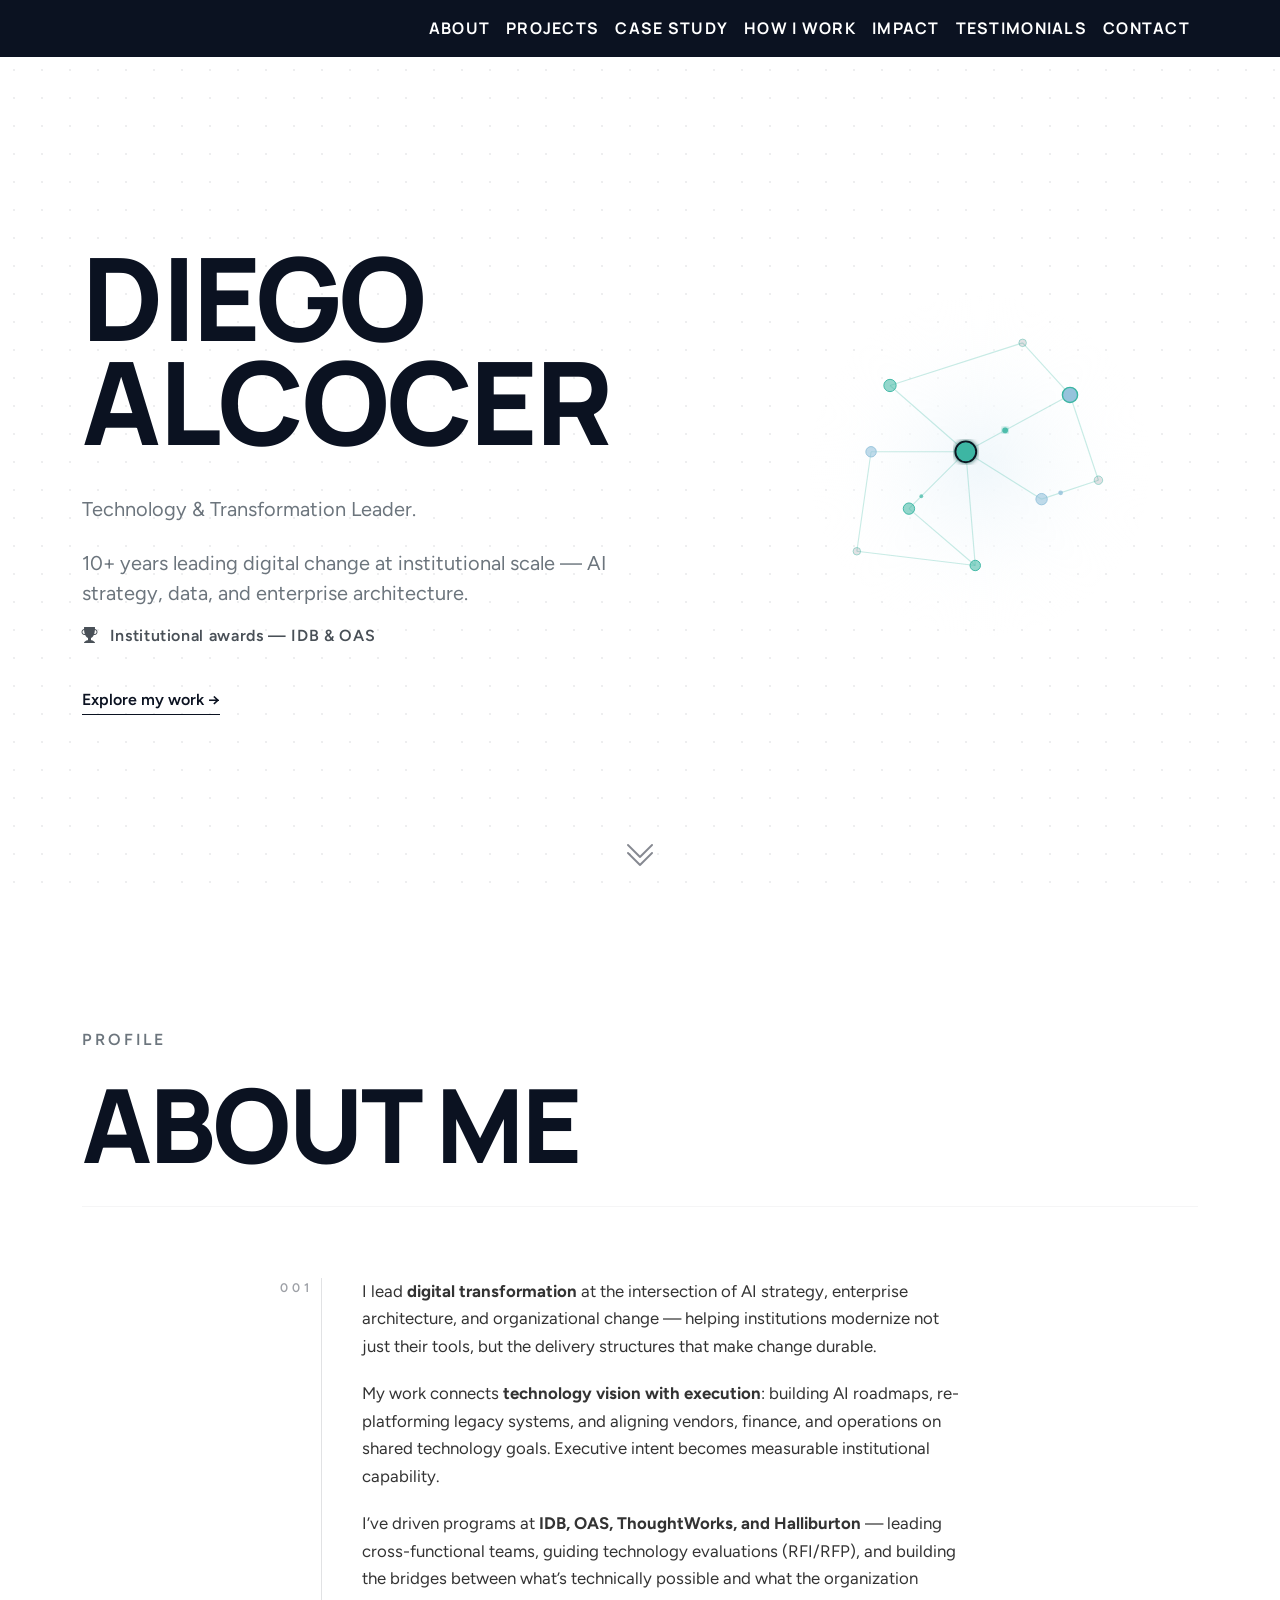
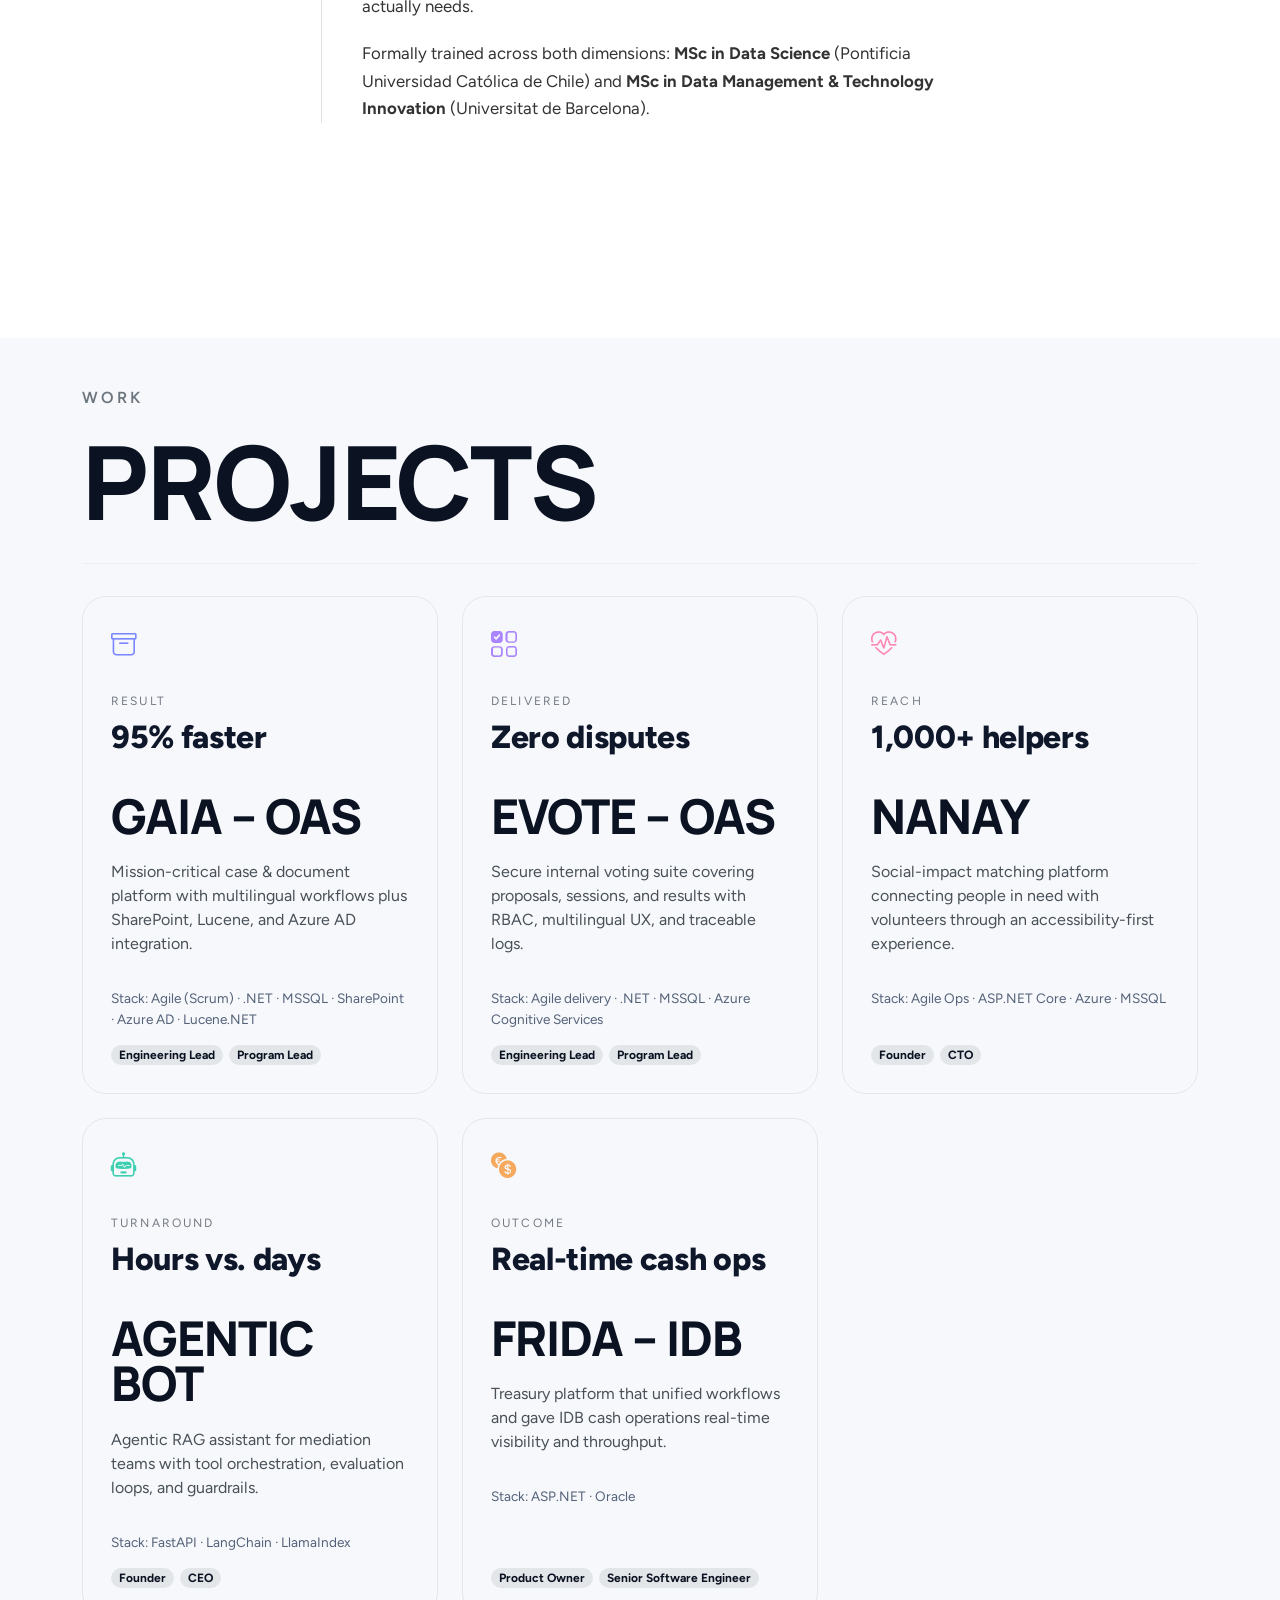
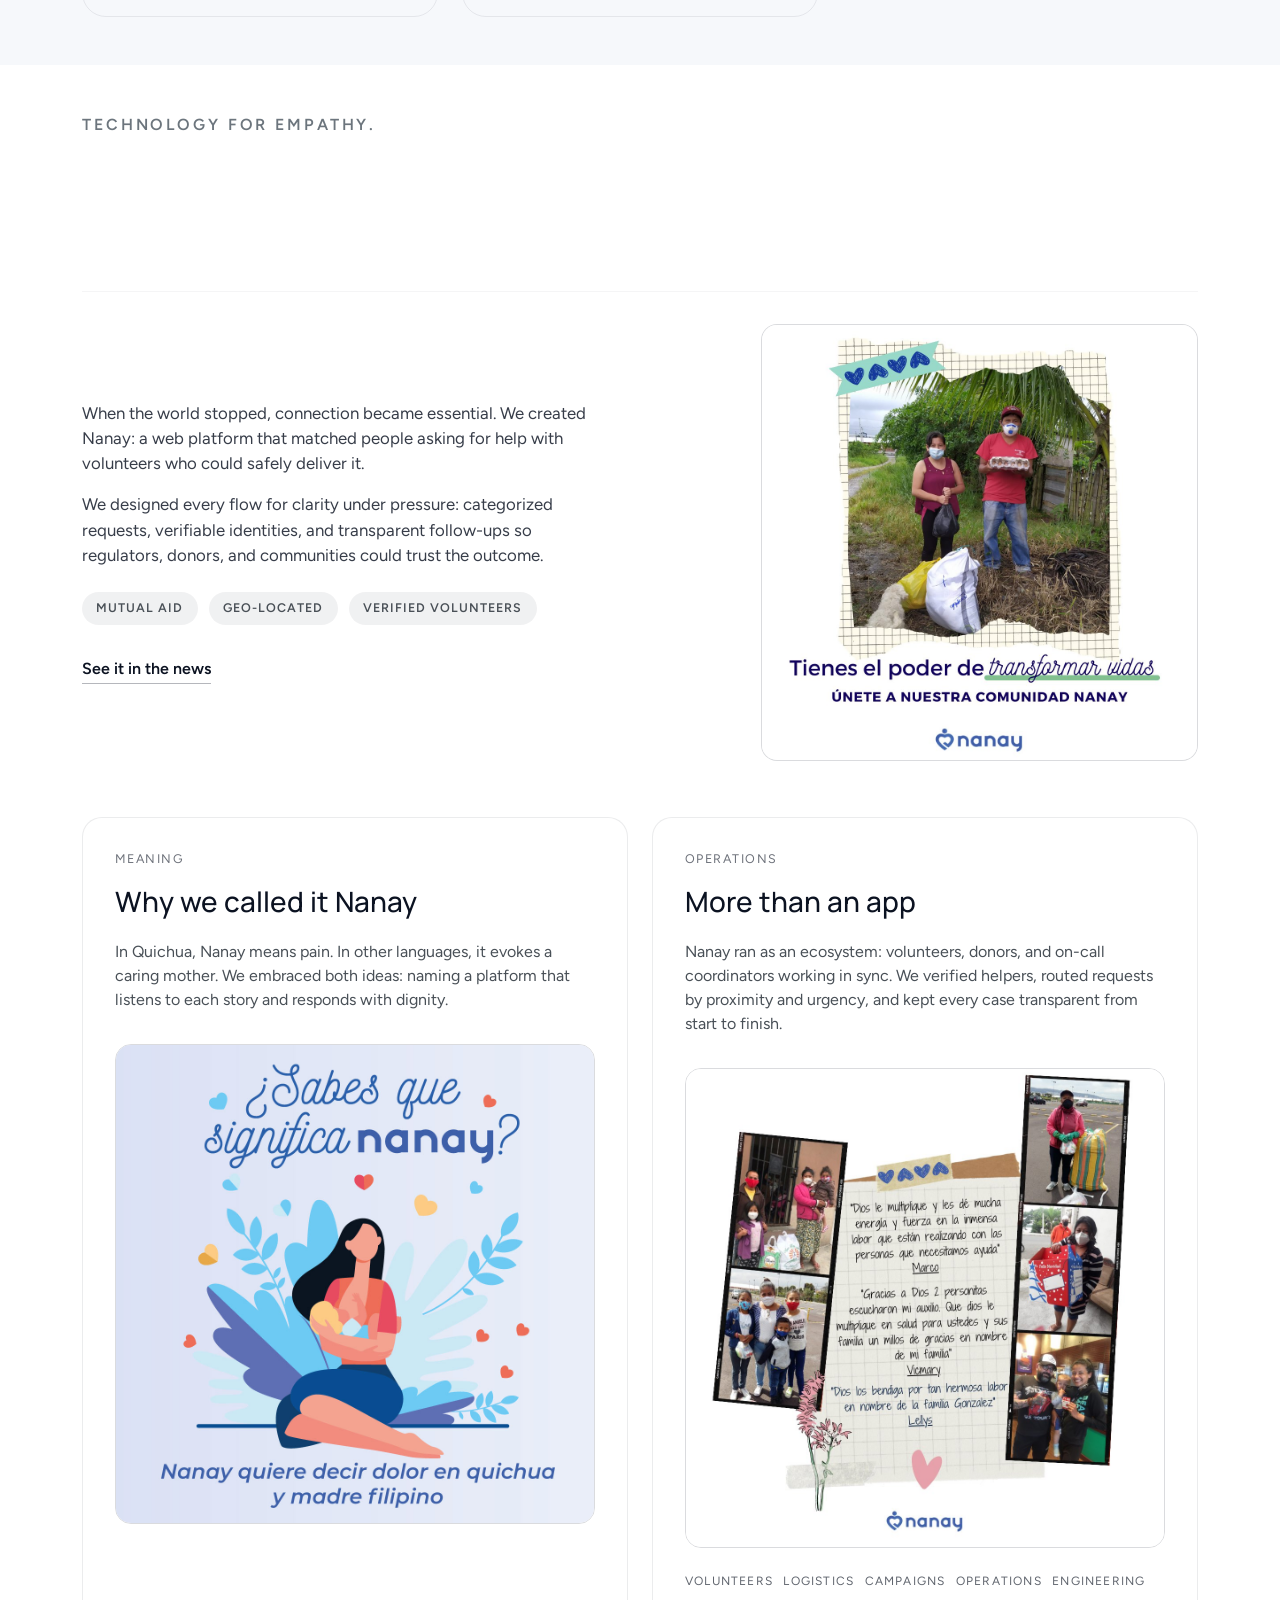
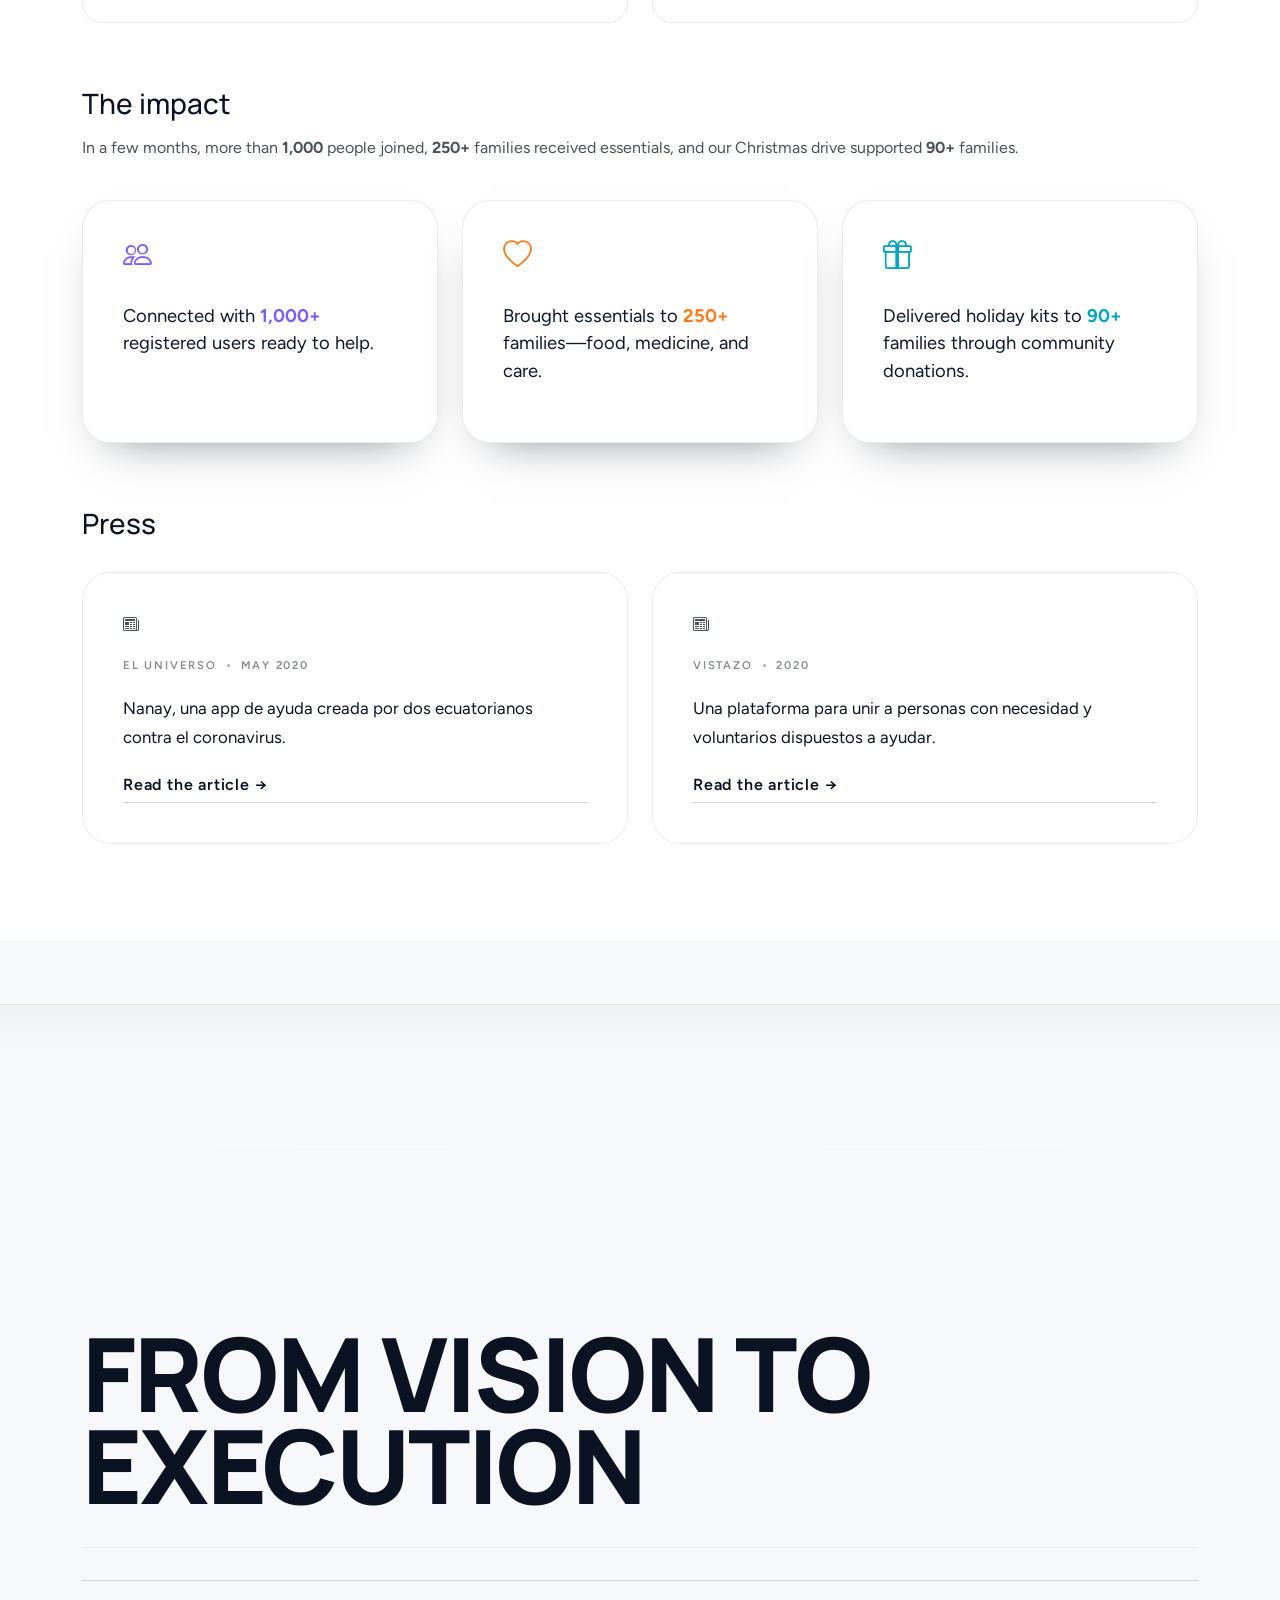
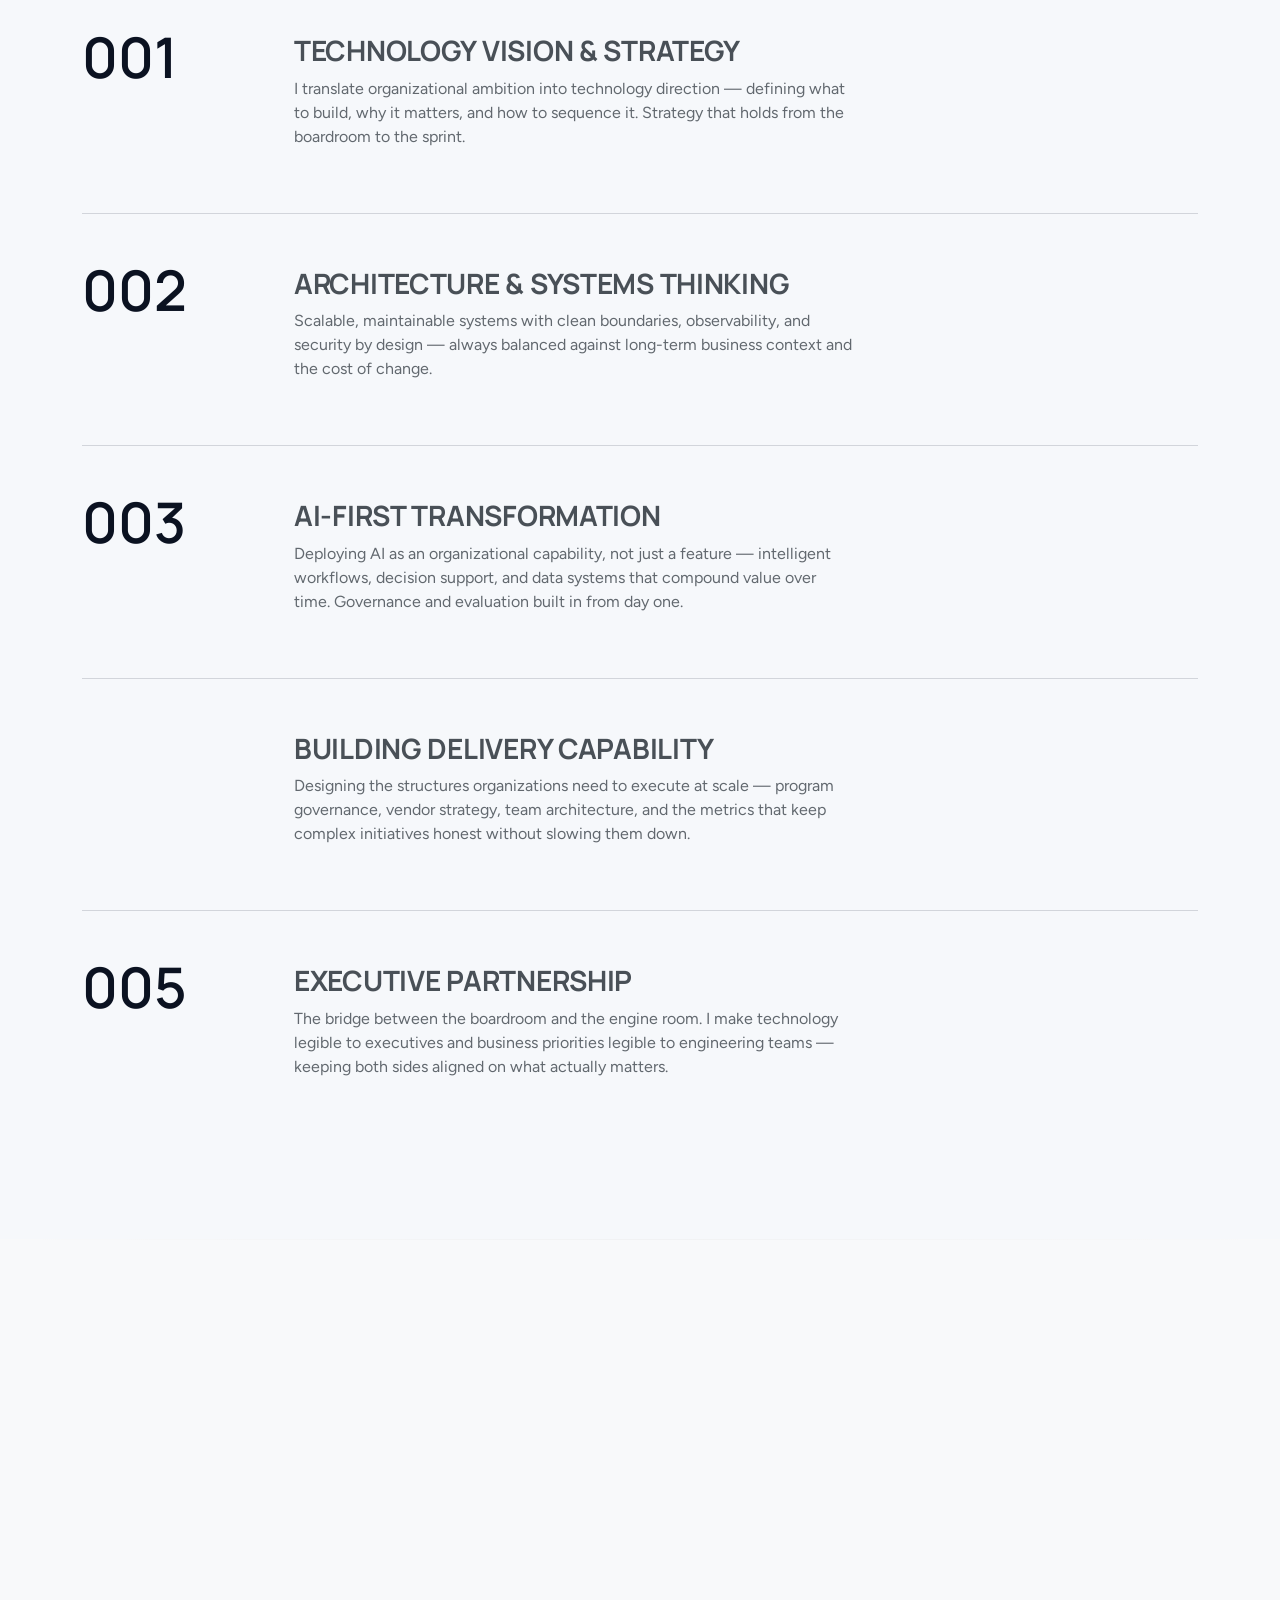
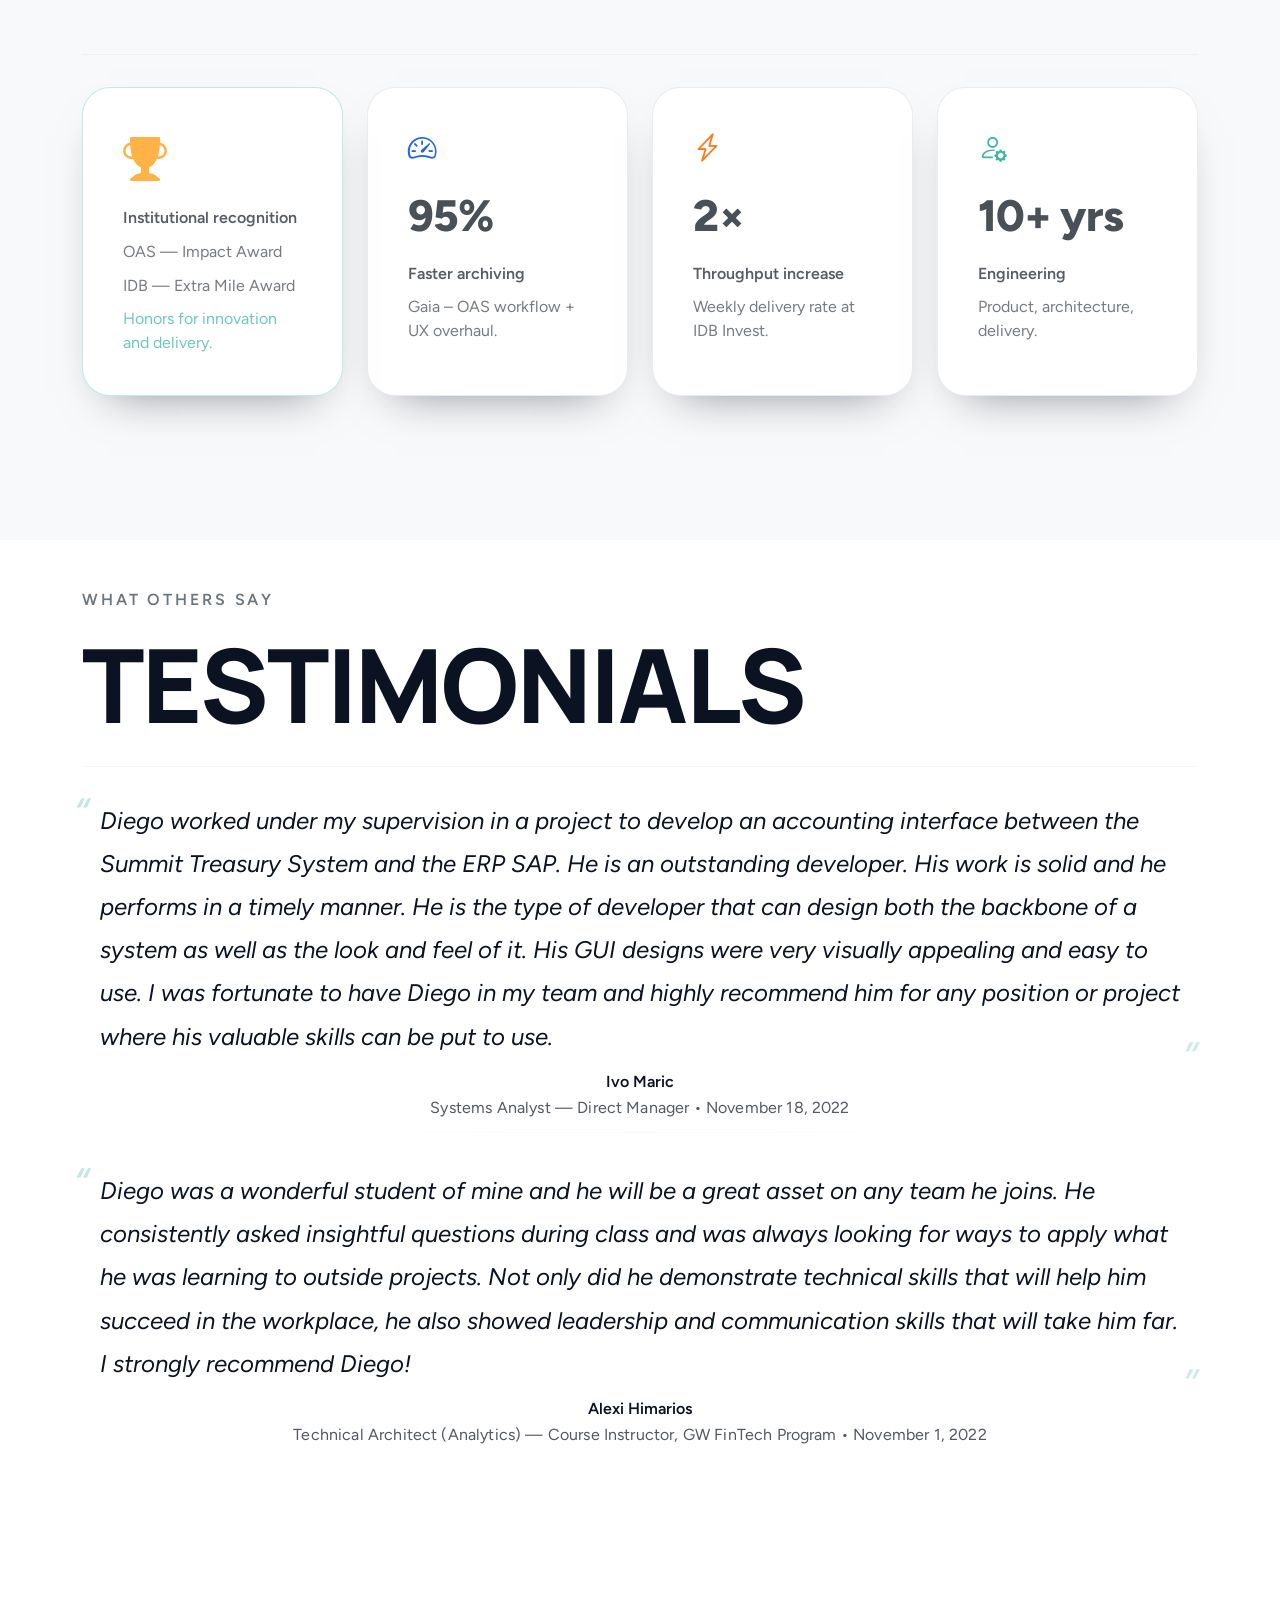
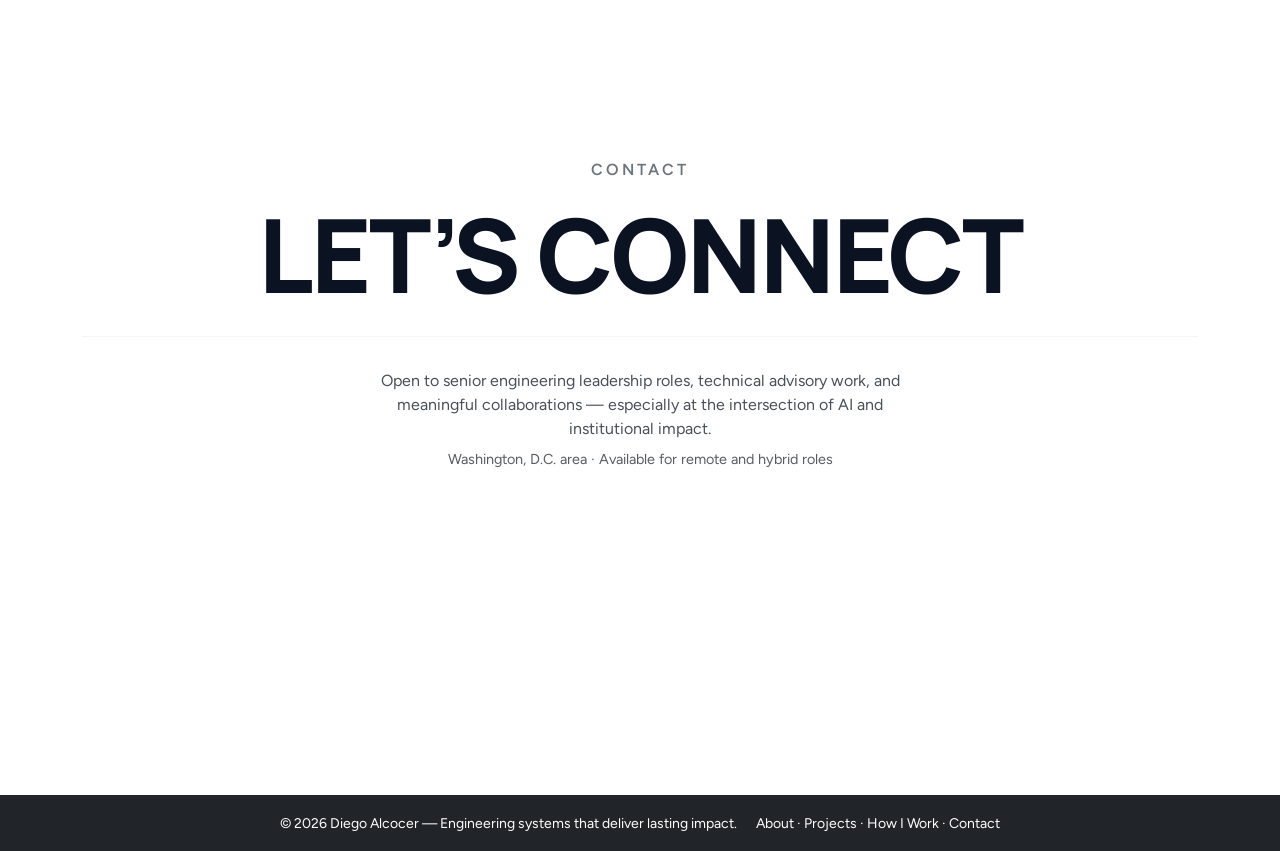
==== index.html @ 931429d4 "feat: update index.html with improved metadata and content clarity; remove unused CSS file" ====
<!DOCTYPE html>
<html lang="en">

<head>
  <!-- Google tag (gtag.js) -->
  <script async src="https://www.googletagmanager.com/gtag/js?id=G-1H1FXFEMLF"></script>
  <script>
    window.dataLayer = window.dataLayer || [];
    function gtag(){dataLayer.push(arguments);}
    gtag('js', new Date());

    gtag('config', 'G-1H1FXFEMLF');
  </script>
  <meta charset="UTF-8" />
  <meta name="viewport" content="width=device-width, initial-scale=1.0" />
  
  <title>Diego Alcocer – Engineering Leader | AI, Data & Enterprise Systems</title>
  <meta name="description" content="Diego Alcocer – Engineering Leader and Project Manager with 10+ years delivering AI, data, and enterprise systems at IDB, OAS, and ThoughtWorks. Award recipient.">
  <meta name="robots" content="index,follow">
  <meta name="author" content="Diego Alcocer">
  <link rel="icon" type="image/png" href="/assets/og-card.png">
  <link rel="canonical" href="https://diegoalcocer.github.io/">

  <!-- Open Graph -->
  <meta property="og:type" content="website">
  <meta property="og:site_name" content="Diego Alcocer">
  <meta property="og:title" content="Diego Alcocer – Engineering Leader">
  <meta property="og:description" content="Engineering Leader with 10+ years delivering AI, data, and enterprise systems. Award recipient at IDB &amp; OAS.">
  <meta property="og:url" content="https://diegoalcocer.github.io/">
  <meta property="og:image" content="https://diegoalcocer.github.io/assets/og-card.png">

  <!-- Twitter -->
  <meta name="twitter:card" content="summary_large_image">
  <meta name="twitter:title" content="Diego Alcocer – Engineering Leader">
  <meta name="twitter:description" content="AI & data-driven delivery.">
  <meta name="twitter:image" content="/assets/og-card.png">

  <!-- Performance & preconnects -->
  <link rel="preconnect" href="https://fonts.googleapis.com" crossorigin>
  <link rel="preconnect" href="https://fonts.gstatic.com" crossorigin>
  <link rel="dns-prefetch" href="//cdn.jsdelivr.net">
  <meta name="theme-color" content="#0b1221">

  <link href="https://cdn.jsdelivr.net/npm/bootstrap@5.3.7/dist/css/bootstrap.min.css" rel="stylesheet" />
  <link rel="stylesheet" href="https://cdn.jsdelivr.net/npm/bootstrap-icons@1.11.3/font/bootstrap-icons.min.css">
  <link href="https://cdn.jsdelivr.net/npm/aos@2.3.1/dist/aos.css" rel="stylesheet">
  <link
    href="https://fonts.googleapis.com/css2?family=Figtree:wght@400;500;600&family=Manrope:wght@600;700;800&display=swap"
    rel="stylesheet">
  <style>
    .skills-highlight {
      font-size: 1.25rem;
      line-height: 1.6;
    }

    .skills-highlight strong {
      color: var(--teal);
    }

    :root {
      --navy: #0b1221;
      --teal: #3cb6a3;
      --sky: #96c3dc;
      --light: #f5f7fa;
      --hr: rgba(11, 18, 33, .15);
    }

    html {
      scroll-behavior: smooth;
    }
    html { overflow-x: hidden; }

    .btn-primary {
      background-color: var(--teal);
      border-color: var(--teal);
    }

    .btn-primary:hover {
      filter: brightness(1.05);
    }

    .section-title {
      color: var(--navy);
    }

    .section-full {
      min-height: 100svh;
      display: flex;
      align-items: center;
      padding-top: 8rem;
      /* space for nav on small screens */
      padding-bottom: 6rem;
    }

    .nav-scrolled {
      background-color: rgba(11, 18, 33, 0.9) !important;
      box-shadow: 0 4px 30px rgba(0, 0, 0, .2);
    }

    .hero {
      min-height: 100svh;
      background-color: #ffffff;
      background-image: radial-gradient(circle, rgba(11,18,33,0.07) 1px, transparent 1px);
      background-size: 28px 28px;
      color: inherit;
      display: flex;
      align-items: center;
      justify-content: center;
      position: relative;
      padding: 0 1rem;
      padding-top: 10rem;
      padding-bottom: 8rem;
    }

    .hero-portrait {
      width: min(340px, 90%);
      height: auto;
      border-radius: 24px;
      box-shadow: 0 32px 64px -20px rgba(11,18,33,0.22);
      object-fit: cover;
    }

    /* Animated network SVG */
    .hero-network {
      width: min(360px, 100%);
      height: auto;
    }

    /* Edges */
    .net-edge {
      stroke: rgba(60, 182, 163, 0.28);
      stroke-width: 1.2;
      animation: edgePulse 4s ease-in-out infinite;
    }
    .edge-a { animation-delay: 0s; }
    .edge-b { animation-delay: .5s; }
    .edge-c { animation-delay: 1s; }
    .edge-d { animation-delay: 1.5s; }
    .edge-e { animation-delay: 2s; }
    .edge-f { animation-delay: 2.5s; }
    .edge-g { animation-delay: .3s; }
    .edge-h { animation-delay: .8s; }
    .edge-i { animation-delay: 1.3s; }
    .edge-j { animation-delay: 1.8s; }
    .edge-k { animation-delay: 2.3s; }
    .edge-l { animation-delay: 2.8s; }
    .edge-m { animation-delay: .1s; }

    @keyframes edgePulse {
      0%, 100% { stroke-opacity: 0.18; }
      50%       { stroke-opacity: 0.6;  }
    }

    /* Node base */
    .net-node {
      animation: nodePulse 3.5s ease-in-out infinite;
    }

    /* Node variants */
    .node-hub {
      fill: #3cb6a3;
      stroke: #0b1221;
      stroke-width: 2;
      animation-duration: 2.8s;
    }
    .node-secondary {
      fill: #96c3dc;
      stroke: #3cb6a3;
      stroke-width: 1.5;
      animation-delay: .3s;
    }
    .node-teal-light {
      fill: rgba(60, 182, 163, 0.55);
      stroke: #3cb6a3;
      stroke-width: 1;
    }
    .node-sky {
      fill: rgba(150, 195, 220, 0.6);
      stroke: #96c3dc;
      stroke-width: 1;
    }
    .node-outer {
      fill: rgba(11, 18, 33, 0.12);
      stroke: rgba(60, 182, 163, 0.45);
      stroke-width: 1;
    }

    @keyframes nodePulse {
      0%, 100% { opacity: 0.7;  transform: scale(1);    }
      50%       { opacity: 1;   transform: scale(1.12); }
    }

    @media (prefers-reduced-motion: reduce) {
      .net-node, .net-edge { animation: none; }
    }

    @supports (height: 100dvh) {
      .section-full { min-height: 100dvh; }
      .hero         { min-height: 100dvh; }
    }

    .hero h1.display-3 {
      font-weight: 700;
      letter-spacing: -0.03em;
    }

    .hero .lead {
      line-height: 1.5;
      max-width: 46ch;
      margin-top: 1.5rem;
    }

    .hero-metrics .lead { margin-top: .45rem; }

    .hero .btn-primary {
      margin-right: 1rem;
      min-width: 150px;
    }

    .hero-cta {
      font-weight: 600;
      text-decoration: none;
      border-bottom: 1px solid var(--navy);
      padding-bottom: 2px;
      transition: all 0.2s ease;
      color: var(--navy);
      display: inline-block;
    }

    .hero-cta:hover {
      border-bottom-color: var(--teal);
      color: var(--teal);
    }

    /* About section refinements */
    .about-lead {
      max-width: 58ch;
      line-height: 1.65;
      font-size: 1.05rem;
      margin: 0 auto;
      position: relative;
      padding-left: 2.5rem;
      border-left: 1px solid rgba(11, 18, 33, 0.12);
    }
    .about-lead::before {
      content: "001";
      position: absolute;
      left: -2.6rem;
      top: 0;
      font-size: .78rem;
      letter-spacing: .3em;
      color: rgba(11, 18, 33, 0.4);
      font-weight: 600;
    }
    .about-lead p { margin: 0; }
    .about-lead p + p { margin-top: 1.2rem; }
    .about-preface{
      display:inline-block;
      font-size:.78rem;
      letter-spacing:.32em;
      text-transform:uppercase;
      color:rgba(11,18,33,0.55);
      margin-bottom:1.5rem;
    }
    @media(max-width:768px){
      .about-lead{
        padding-left:1.5rem;
      }
      .about-lead::before{
        left:-1.5rem;
      }
    }
    /* About skim line */
    .about-skim{ opacity:.75; font-size:.95rem; margin-top:.75rem; letter-spacing:.01em; }
    /* Extra breathing room under the About title rule */
    #about .title-rule{ margin:0 0 2.5rem; }

    @media (min-width: 992px) {
      #about .container {
        text-align: left;
      }

      #about .mega-title,
      #about .eyebrow {
        text-align: left;
      }
    }

    @media (max-width: 991.98px) {
      #about .container {
        text-align: center;
      }
    }

    /* Process section refinements */
    #process .container {
      text-align: center;
    }

    @media (min-width: 992px) {
      #process .container {
        text-align: left;
      }
    }

    /* Slightly more air between steps */
    #process .process-grid {
      gap: 2.5rem;
    }

    /* Editorial step title */
    #process .process-title {
      font-family: 'Manrope', sans-serif;
      font-weight: 700;
      text-transform: uppercase;
      letter-spacing: -.01em;
      font-size: clamp(20px, 2.2vw, 28px);
      margin: 0 0 .35rem;
    }

    /* Comfortable line-length for notes */

    #process .process-note {
      max-width: 56ch;
    }

    /* Minimal hover affordance */
    #process .process-card:hover .process-title {
      text-decoration: none;
    }

    /* Numbered gutter layout for Process */
    #process .process-row {
      display: flex;
      align-items: flex-start;
      gap: 2rem;
      padding: 3rem 0;
      border-top: 1px solid var(--hr);
    }

    #process .process-row:first-child {
      border-top: 1px solid var(--hr);
    }

    #process .process-number {
      font-family: 'Manrope', sans-serif;
      font-weight: 600;
      color: var(--navy);
      /* was clamp(40px,6vw,64px) */
      font-size: clamp(36px, 5.5vw, 56px);
      line-height: 1;
      min-width: 5ch;
    }

    @media(max-width:768px) {
      #process .process-row {
        flex-direction: column;
        gap: 1rem;
      }

      #process .process-number {
        font-size: clamp(28px, 10vw, 48px);
        min-width: auto;
      }
    }

    /* Responsive text alignment for hero */
    @media (min-width: 992px) {
      .hero .hero-container-align {
        text-align: left !important;
      }

      .hero .hero-title-align {
        text-align: left !important;
      }

      .hero .lead {
        text-align: left !important;
        margin-left: 0;
        margin-right: 0;
      }
    }

    @media (max-width: 991.98px) {
      .hero .hero-container-align {
        text-align: center !important;
      }

      .hero .hero-title-align {
        text-align: center !important;
      }

      .hero .lead {
        text-align: center !important;
        margin-left: auto;
        margin-right: auto;
      }
      .hero { padding-top: 7rem; padding-bottom: 4rem; }
    }

    .scroll-indicator {
      position: absolute;
      bottom: 20px;
      left: 50%;
      transform: translateX(-50%);
      font-size: 2rem;
      color: rgba(11, 18, 33, 0.5);
      animation: bounce 2s infinite;
      cursor: pointer;
    }

    @keyframes bounce {

      0%,
      100% {
        transform: translateX(-50%) translateY(0);
      }

      50% {
        transform: translateX(-50%) translateY(10px);
      }
    }

    .project-card {
      transition: transform .3s ease;
    }

    .project-card:hover {
      transform: scale(1.02);
    }



    /* body{
    color: #081b43;
} */
    .navbar-brand img {
      height: 50px;
      /* Adjust as needed */
      width: auto;
      /* Adjust width automatically to keep the aspect ratio */
      object-fit: contain;
      /* This will make sure all parts of your image are visible, including transparent parts */
      object-position: left;
      /* Align the image to the left, it might help to cut off some of the blue if it's not needed */
    }

    .navbar {
      transition: background-color .3s ease, box-shadow .3s ease;
    }

    .navbar.nav-top {
      position: fixed;
      top: 0;
      left: 0;
      right: 0;
      z-index: 1200;
      width: 100%;
      backdrop-filter: blur(12px);
      -webkit-backdrop-filter: blur(12px);
    }

    .navbar .nav-link,
    .navbar .navbar-brand {
      color: #fff;
    }

    /* Basic styles for navbar links */
    .nav-link {
      position: relative;
      display: inline-block;
      text-decoration: none;
      /* Remove default underline */
    }

    .nav-top {
      background-color: #0b1221 !important;
      transition: background-color 0.3s ease;
    }

    /* Create the underline effect on hover */
    .nav-link:hover::after,
    .nav-link.active::after {
      content: '';
      position: absolute;
      width: 100%;
      transform: scaleX(1);
      height: 2px;
      bottom: 0;
      left: 0;
      background-color: #3cb6a3;
      transform-origin: bottom left;
      transition: transform 0.25s ease-out;
    }

    /* Initially, the underline should not be visible */
    .nav-link::after {
      content: '';
      position: absolute;
      width: 100%;
      transform: scaleX(0);
      height: 2px;
      bottom: 0;
      left: 0;
      background-color: var(--teal);
      transform-origin: bottom left;
      transition: transform 0.25s ease-out;
    }

    .footer .footer-heading {
      font-size: 1.15rem;
      /* Slightly larger font size for headings */
      font-weight: 500;
      /* Medium font weight for slight emphasis */
    }

    .hero-subheadline {
      letter-spacing: -.04em;
      text-transform: uppercase;
      line-height: 1.245;
      font-weight: 400;
      margin-top: 2em;
    }

    .gradient-text-darkblue {
      color: #111c41;
      /* Fallback color */
      background: linear-gradient(to right, #111c41, #96c3dc, #6db3a3);
      -webkit-background-clip: text;
      /* For Safari */
      background-clip: text;
      /* Standard syntax */
      -webkit-text-fill-color: transparent;
      /* For Safari */
      display: inline-block;
    }

    /* Projects */
    #projects .projects-grid {
      margin-top: 2rem;
      display: grid;
      gap: 1.5rem;
      grid-template-columns: repeat(auto-fit, minmax(280px, 1fr));
    }

    #projects .project-card {
      border-radius: 24px;
      padding: 1.75rem;
      border: 1px solid rgba(15, 23, 42, 0.08);
      box-shadow: none; /* flattened */
      display: flex;
      flex-direction: column;
      gap: 1rem;
      transition: transform .25s ease, box-shadow .25s ease;
      height: 100%;
    }

    #projects .project-card:hover {
      transform: translateY(-4px);
      box-shadow: 0 8px 24px -12px rgba(11, 18, 33, .20); /* soft hover effect */
    }

    @media (prefers-reduced-motion: reduce) {
      #projects .project-card:hover { transform: none; }
    }

    #projects .project-card-icon {
      font-size: 1.6rem;
      color: var(--navy);
    }
    #projects .project-card-icon.accent-sky { color: #7b87ff; }
    #projects .project-card-icon.accent-violet { color: #a985ff; }
    #projects .project-card-icon.accent-rose { color: #ff86b1; }
    #projects .project-card-icon.accent-mint { color: #3dcfb0; }
    #projects .project-card-icon.accent-amber { color: #f6a85d; }

    #projects .project-stat {
      display: flex;
      flex-direction: column;
      gap: .2rem;
      margin: .75rem 0 1rem;
    }

    #projects .project-stat-label {
      text-transform: uppercase;
      letter-spacing: .18em;
      font-size: .75rem;
      color: rgba(11, 18, 33, 0.55);
    }

    #projects .project-stat-value {
      font-size: 2rem;
      font-weight: 800;
      letter-spacing: -.01em;
      color: #0f172a;
    }

    #projects .project-stack {
      font-size: .85rem;
      color: rgba(16, 34, 65, 0.7);
    }

    #projects .project-tags {
      display: flex;
      flex-wrap: wrap;
      gap: .4rem;
      margin-top: auto;
    }

    #projects .project-tags .badge {
      background: rgba(10, 18, 33, 0.08);
      color: #0a1221;
    }

    /* --- Nanay case study --- */
    #nanay .nanay-hero {
      margin-bottom: 3.5rem;
      align-items: center;
    }

    #nanay .nanay-hero-copy {
      max-width: 52ch;
    }

    #nanay .nanay-hero-copy p {
      font-size: 1.05rem;
      color: rgba(11, 18, 33, 0.82);
    }

    #nanay .nanay-hero-chips {
      display: flex;
      flex-wrap: wrap;
      gap: .7rem;
      margin: 1.5rem 0 2rem;
    }

    #nanay .nanay-chip {
      padding: .45rem .9rem;
      border-radius: 999px;
      background: rgba(11, 18, 33, 0.06);
      text-transform: uppercase;
      letter-spacing: .08em;
      font-size: .78rem;
      font-weight: 600;
    }

    #nanay .nanay-hero-cta {
      display: flex;
      flex-wrap: wrap;
      gap: 1rem;
      align-items: center;
    }

    #nanay .nanay-link {
      text-decoration: none;
      font-weight: 600;
      color: var(--navy);
      position: relative;
      padding-bottom: .2rem;
    }

    #nanay .nanay-link::after {
      content: "";
      position: absolute;
      left: 0;
      bottom: 0;
      width: 100%;
      height: 1px;
      background: currentColor;
      opacity: .3;
      transition: opacity .25s ease;
    }

    #nanay .nanay-link:hover::after {
      opacity: 1;
    }

    #nanay .nanay-media-stack {
      display: flex;
      flex-direction: column;
      gap: 1.25rem;
    }

    #nanay .nanay-media-stack figure {
      border: 1px solid var(--hr);
      border-radius: 16px;
      overflow: hidden;
      background: #fff;
      box-shadow: none;
    }

    #nanay .nanay-media-stack figure img {
      width: 100%;
      height: 100%;
      object-fit: cover;
      display: block;
    }

    #nanay .nanay-story-grid {
      margin-top: 3.5rem;
      display: grid;
      grid-template-columns: repeat(auto-fit, minmax(280px, 1fr));
      gap: 1.5rem;
    }

    #nanay .nanay-story-card {
      border: 1px solid rgba(11, 18, 33, 0.08);
      border-radius: 20px;
      padding: 2rem;
      background: #fff;
      box-shadow: none;
      display: flex;
      flex-direction: column;
      gap: 1rem;
    }

    #nanay .nanay-story-card figure {
      margin: 0;
      border-radius: 16px;
      overflow: hidden;
      border: 1px solid var(--hr);
    }

    #nanay .nanay-story-card figure img {
      display: block;
      width: 100%;
      height: 100%;
      object-fit: cover;
    }

    #nanay .nanay-story-card .nanay-panel-eyebrow {
      font-size: .78rem;
      letter-spacing: .12em;
      text-transform: uppercase;
      color: rgba(11, 18, 33, 0.6);
    }

    #nanay .nanay-story-card h3 {
      margin-bottom: .35rem;
    }

    #nanay .nanay-story-list {
      list-style: none;
      padding: 0;
      margin: .5rem 0 0;
      display: grid;
      gap: .35rem;
      font-size: .95rem;
      color: rgba(11, 18, 33, 0.8);
    }

    #nanay .nanay-story-list li {
      padding-left: 1rem;
      position: relative;
    }

    #nanay .nanay-story-list li::before {
      content: "";
      width: 6px;
      height: 6px;
      border-radius: 50%;
      background: var(--teal);
      position: absolute;
      top: .45rem;
      left: 0;
    }

    #nanay .nanay-stats {
      display: grid;
      grid-template-columns: repeat(3, minmax(0, 1fr));
      gap: 1.5rem;
      margin-top: 2.5rem;
    }

    #nanay .nanay-stat-card {
      border: 1px solid rgba(11, 18, 33, 0.08);
      border-radius: 28px;
      padding: 2.5rem;
      background: #fff;
      position: relative;
      box-shadow: 0 22px 45px -28px rgba(10, 18, 33, 0.55);
      display: flex;
      flex-direction: column;
      gap: 1.25rem;
      min-height: 220px;
      transition: transform .25s ease, box-shadow .25s ease;
    }

    #nanay .nanay-stat-card:hover {
      transform: translateY(-4px);
      box-shadow: 0 25px 55px -30px rgba(10, 18, 33, 0.6);
    }

    #nanay .nanay-card-icon {
      font-size: 1.8rem;
      line-height: 1;
    }

    #nanay .nanay-card-copy {
      font-size: 1.15rem;
      line-height: 1.5;
      color: #0f172a;
      max-width: 32ch;
    }

    #nanay .nanay-card-copy .nanay-card-accent {
      font-weight: 700;
      display: inline-block;
    }

    #nanay .accent-purple { color: #7a5cff; }
    #nanay .accent-orange { color: #ff7a18; }
    #nanay .accent-teal { color: #00a6c2; }

    #nanay .nanay-scope {
      display: flex;
      flex-wrap: wrap;
      gap: .65rem;
      margin-top: .5rem;
      text-transform: uppercase;
      letter-spacing: .1em;
      font-size: .75rem;
      color: rgba(11, 18, 33, 0.65);
    }

    #nanay .nanay-press {
      display: grid;
      grid-template-columns: repeat(2, minmax(0, 1fr));
      gap: 1.5rem;
      margin-top: 2rem;
    }

    #nanay .nanay-press-card {
      border: 1px solid rgba(11, 18, 33, 0.08);
      border-radius: 28px;
      padding: 2.5rem;
      background: #fff;
      height: 100%;
      display: flex;
      flex-direction: column;
      gap: 1.25rem;
      box-shadow: none;
      transition: transform .25s ease, box-shadow .25s ease;
    }

    #nanay .nanay-press-card:hover {
      transform: none;
      box-shadow: none;
    }

    #nanay .press-source {
      font-size: .7rem;
      text-transform: uppercase;
      letter-spacing: .16em;
      font-weight: 600;
      color: rgba(11, 18, 33, 0.5);
      display: flex;
      align-items: center;
      gap: .65rem;
    }

    #nanay .press-source span {
      display: inline-block;
      height: 3px;
      width: 3px;
      border-radius: 50%;
      background: rgba(11, 18, 33, 0.35);
    }

    #nanay .press-quote {
      font-size: 1.05rem;
      line-height: 1.75;
      color: var(--navy);
      margin: 0;
      max-width: 42ch;
    }

    #nanay .press-link {
      display: inline-flex;
      align-items: center;
      gap: .35rem;
      font-weight: 600;
      letter-spacing: .05em;
      padding-bottom: .35rem;
      border-bottom: 1px solid rgba(11, 18, 33, 0.18);
      transition: border-color .2s ease, color .2s ease;
    }

    #nanay .press-link::after {
      content: '→';
      font-size: 1rem;
      transition: transform .2s ease;
    }

    #nanay .press-link:hover {
      border-bottom-color: var(--teal);
      color: var(--teal);
    }

    #nanay .press-link:hover::after {
      transform: translateX(4px);
    }

    /* Nanay section divider */
    .nanay-divider {
      height: 80px;
      background: linear-gradient(to bottom, rgba(11,18,33,0.04), transparent 60%);
      border-top: 1px solid rgba(11,18,33,0.08);
      margin-top: 4rem;
      margin-bottom: 4rem;
    }

    #nanay .nanay-outro {
      max-width: 58ch;
      margin: 0 auto;
      text-align: center;
    }

    #nanay .nanay-outro p {
      margin-bottom: 1.1rem;
    }

    @media(max-width:992px) {
      #nanay .nanay-stats {
        grid-template-columns: repeat(2, minmax(0, 1fr));
      }

      #nanay .nanay-press {
        grid-template-columns: 1fr;
      }
    }

    @media(max-width:576px) {
      #nanay .nanay-stats {
        grid-template-columns: 1fr;
      }
    }

    .project-cta a {
      text-decoration: none;
      font-weight: 600
    }

    /* Big-type editorial titles for projects */
    .project-title {
      font-family: 'Manrope', sans-serif;
      font-weight: 800;
      text-transform: uppercase;
      letter-spacing: -.02em;
      line-height: .95;
      /* was clamp(28px,4.8vw,56px) */
      font-size: clamp(24px, 3.8vw, 48px);
      margin: 0 0 .35rem;
    }

    /* Lighter, more editorial skim bar */
    .skim-bar {
      opacity: .75;
      font-size: .9rem;
      letter-spacing: .01em
    }

    /* Slightly slimmer metric badge for eyebrow feel */
    .metric-badge {
      padding: .25rem .6rem;
    }

    .impact-grid {
      display: grid;
      grid-template-columns: repeat(4, minmax(0, 1fr));
      gap: 1.5rem;
    }

    @media(max-width:992px) {
      .impact-grid {
        grid-template-columns: repeat(2, 1fr);
      }
    }

    @media(max-width:576px) {
      .impact-grid {
        grid-template-columns: 1fr;
      }
    }

    .impact-tile {
      border: 1px solid rgba(11, 18, 33, 0.08);
      border-radius: 28px;
      padding: 2.5rem;
      background: #fff;
      box-shadow: 0 22px 45px -28px rgba(10, 18, 33, 0.55);
      display: flex;
      flex-direction: column;
      gap: .6rem;
      min-height: 220px;
      transition: transform .25s ease, box-shadow .25s ease;
    }

    .impact-tile:hover {
      transform: translateY(-4px);
      box-shadow: 0 25px 55px -30px rgba(10, 18, 33, 0.6);
    }

    .impact-tile .kpi-icon {
      font-size: 1.8rem;
      margin-bottom: .15rem;
    }

    .impact-tile .kpi {
      font-size: 2.75rem;
      font-weight: 800;
      letter-spacing: -.02em;
    }

    .impact-tile .label {
      font-weight: 600;
      opacity: .92;
      margin-top: .2rem;
    }

    .impact-tile .note {
      opacity: .75;
      font-size: 1rem;
    }

    .skills-wrap {
      max-width: 1000px;
      margin: 0 auto
    }

    .skills-grid {
      display: grid;
      grid-template-columns: repeat(3, 1fr);
      gap: 2.5rem
    }

    @media(max-width:992px) {
      .skills-grid {
        grid-template-columns: 1fr 1fr
      }
    }

    @media(max-width:576px) {
      .skills-grid {
        grid-template-columns: 1fr
      }
    }

    .cap-card {
      padding: 2.25rem;
      border: 1px solid var(--hr);
      border-radius: 0;
      background: transparent;
      box-shadow: none
    }

    .cap-title {
      font-size: 2rem;
      font-weight: 700;
      letter-spacing: -.02em;
      margin: 0 0 .5rem
    }

    .cap-note {
      opacity: .8;
      margin: 0
    }

    .tool-pills {
      display: flex;
      flex-wrap: wrap;
      gap: .5rem;
      margin-top: 1.25rem
    }

    .badge-ghost {
      border: 1px solid rgba(11, 18, 33, .12);
      background: transparent;
      color: var(--navy);
      border-radius: 999px;
      padding: .5rem .8rem;
      font-weight: 500
    }

    .section-subtle {
      opacity: .9;
      font-size: 1.15rem;
      max-width: 800px;
      margin: 0 auto 2rem
    }

    /* --- Section dividers & rhythm --- */
    .hr-hairline {
      height: 1px;
      background: linear-gradient(90deg, transparent, rgba(11, 18, 33, .12), transparent);
      border: 0;
      margin: 0
    }

    .section-muted {
      background: #f6f8fb;
    }

    /* --- How I Work (Process) --- */
    .process-grid {
      display: grid;
      grid-template-columns: repeat(4, 1fr);
      gap: 2rem
    }

    @media(max-width:992px) {
      .process-grid {
        grid-template-columns: repeat(2, 1fr)
      }
    }

    @media(max-width:576px) {
      .process-grid {
        grid-template-columns: 1fr
      }
    }

    .process-card {
      background: transparent;
      border: 1px solid var(--hr);
      border-radius: 0;
      padding: 2rem;
      box-shadow: none
    }

    .process-step {
      display: inline-flex;
      align-items: center;
      justify-content: center;
      height: 40px;
      min-width: 40px;
      border-radius: 999px;
      background: transparent;
      border: 2px solid var(--teal);
      color: var(--teal);
      font-weight: 700;
      margin-bottom: 1rem
    }

    .process-title {
      font-size: 1.5rem;
      font-weight: 700;
      letter-spacing: -.01em
    }

    .process-note {
      opacity: .85;
    }

    /* --- Projects additions --- */

    /* Apple-style accents for cards */
    .accent-teal{ color: var(--teal); }
    .accent-orange{ color: #ff7a18; }
    .accent-purple{ color: #7a5cff; }
    .accent-blue{ color: #2563eb; }
    .accent-gold{ color: #ffb347; }

    .nanay-card-icon{ font-size:1.25rem; margin-bottom:.75rem; display:inline-block; }

    /* --- Impact: Awards tile special styling --- */
    .impact-tile.awards-tile { border-color: rgba(60,182,163,.3); position: relative; }
    .impact-tile.awards-tile:hover, .impact-tile.awards-tile:focus { border-color: rgba(60,182,163,.5); }
    @media (prefers-reduced-motion: reduce) {
      .impact-tile.awards-tile:hover, .impact-tile.awards-tile:focus { transform: none; }
    }
    /* One-time gentle ping */
    .impact-tile.awards-tile.ping::after { content: ""; position: absolute; inset: -6px; border-radius: 32px; box-shadow: 0 0 0 6px rgba(60,182,163,.10); animation: awardsPing 900ms ease-out 1 forwards; }
    @keyframes awardsPing { from { opacity: .8; } to { opacity: 0; box-shadow: 0 0 0 14px rgba(60,182,163,0); } }

    /* --- Hero awards badge --- */
    .hero-awards{margin-top:.75rem; opacity:.9; font-weight:600; letter-spacing:.04em}
    .hero-awards .icon{margin-right:.4rem}

    /* --- Award badge on project cards --- */
    .award-badge{display:inline-block; font-size:.72rem; font-weight:700; letter-spacing:.08em; text-transform:uppercase; padding:.18rem .5rem; border:1px solid var(--teal); background:rgba(60,182,163,.08); color:var(--navy); margin:.2rem 0 .35rem}

    /* --- Awards section --- */
    #awards .awards-grid{display:grid; grid-template-columns: repeat(2,1fr); gap:1.25rem}
    #awards .award-card{border:1px solid var(--hr); border-radius:0; background:transparent; padding:1.75rem}
    #awards .award-title{font-weight:700; letter-spacing:.01em; margin:0 0 .35rem}
    #awards .award-note{opacity:.8; margin:0}
    @media(max-width:768px){ #awards .awards-grid{ grid-template-columns:1fr } }

    /* --- CTA band --- */
    .cta-band {
      background: transparent;
      color: var(--navy);
      border: 1px solid var(--hr);
      border-radius: 0;
      padding: 3rem;
      box-shadow: none
    }

    /* --- Testimonials --- */
    .testi-list{
      list-style:none;
      padding:0;
      margin:0;
      display:grid;
      gap:2.25rem;
    }
    .testi-item{ padding:0; }
    .testi-figure{ margin:0; }
    .testi-quote{
      position:relative;
      font-size: clamp(1.1rem, 1.2rem + 0.4vw, 1.5rem);
      line-height:1.8;
      font-style:italic;
      color:#0b1221;
      max-width: 72ch;
      margin: 0 auto 0.75rem;
    }
    .testi-quote:before{
      content:"“";
      position:absolute;
      left:-0.6em;
      top:-0.15em;
      font-size:2.75rem;
      line-height:1;
      color: var(--teal);
      opacity:.3;
      pointer-events:none;
    }
    .testi-quote:after{
      content:"”";
      position:absolute;
      right:-0.4em;
      bottom:-0.5em;
      font-size:2.75rem;
      line-height:1;
      color: var(--teal);
      opacity:.25;
      pointer-events:none;
    }
    .testi-meta{
      text-align:center;
      font-weight:600;
      color: var(--navy);
    }
    .testi-meta .role{
      display:block;
      font-weight:400;
      opacity:.7;
      margin-top:.15rem;
      letter-spacing:.01em;
    }
    .testi-divider{
      height:1px;
      background: linear-gradient(90deg, transparent, rgba(11,18,33,.12), transparent);
      border:0;
      margin:.75rem auto 0;
      width:min(640px, 90%);
    }

    /* --- FAQ --- */
    .faq .accordion-button {
      font-weight: 600
    }

    .faq .accordion-button:focus {
      box-shadow: none
    }

    /* --- Insights --- */
    .insights-grid {
      display: grid;
      grid-template-columns: repeat(3, 1fr);
      gap: 1.25rem
    }

    @media(max-width:992px) {
      .insights-grid {
        grid-template-columns: 1fr 1fr
      }
    }

    @media(max-width:576px) {
      .insights-grid {
        grid-template-columns: 1fr
      }
    }

    .insight-card {
      background: transparent;
      border: 1px solid var(--hr);
      border-radius: 0;
      padding: 1.5rem;
      box-shadow: none
    }

    .insight-card h3 {
      font-size: 1.25rem
    }

    /* --- Skills tweak: emphasize AI card subtly --- */
    .cap-card:first-child {
      outline: 1px solid rgba(60, 182, 163, .2)
    }

    /* === Typography (Manrope headings / Figtree body) === */
    body {
      font-family: 'Figtree', system-ui, -apple-system, sans-serif;
      color: #495057;
      overflow-x: hidden;           /* NEW: prevents tiny horizontal scroll without touching container widths */
    }

    h1,
    h2,
    h3,
    .navbar,
    .nav-link {
      font-family: 'Manrope', sans-serif;
      color: #0b1221;
    }

    /* Nav uppercase + tracking and subtle baseline rule */
    .navbar {
      border-bottom: 1px solid var(--hr);
    }

    .navbar .nav-link {
      text-transform: uppercase;
      letter-spacing: .08em;
      font-weight: 700;
    }

    /* Eyebrow + billboard titles */
    .eyebrow {
      text-transform: uppercase;
      letter-spacing: .18em;
      color: #6c757d;
      font-weight: 600;
    }

    .mega-title {
      font-family: 'Manrope', sans-serif;
      font-weight: 800;
      text-transform: uppercase;
      letter-spacing: -.02em;
      line-height: .9;
      margin: .25em 0 .35em;
      /* was clamp(48px,10vw,150px) */
      font-size: clamp(44px, 8vw, 120px);
    }

    .mega-title-hero {
      font-size: clamp(46px, 9vw, 130px)
    }

    .title-rule {
      height: 1px;
      background: var(--hr);
      border: 0;
      margin: 0 0 2rem;
    }

    /* Paragraph tone */
    .lead {
      color: #333;
      font-weight: 400;
      text-shadow: none;
    }

    .hero .lead {
      color: #515866;
      text-shadow: none;
    }

    /* Wider container on large screens */
    @media (min-width:1400px) {
      .container {
        max-width: 1200px;
      }
    }

    @media (max-width: 768px) {
      .contact-buttons {
        display: flex;
        flex-direction: column;
        align-items: center;
      }

      .contact-buttons a {
        width: 100%;
        max-width: 300px;
        margin-bottom: 16px;
        border-radius: 8px;
        font-size: 1.05em;
        text-align: center;
      }

      .contact-buttons i {
        font-size: 1.4em;
        margin-right: 8px;
      }
    }

    @media (min-width: 769px) {
      .contact-buttons {
        display: flex;
        justify-content: center;
        gap: 16px;
      }
    }

    .contact-buttons a {
      transition: all 0.2s ease-in-out;
    }

    .contact-buttons a:hover {
      transform: translateY(-2px);
      background-color: #333;
      color: #fff;
    }

    .contact-buttons a.cv-button {
      background-color: #015056;
      color: white;
    }

    /* Capabilities (Skills) — numbered editorial list */
    #skills .container {
      text-align: center;
    }

    @media (min-width: 992px) {
      #skills .container {
        text-align: left;
      }
    }

    #skills .cap-row {
      display: flex;
      align-items: flex-start;
      gap: 2rem;
      padding: 3rem 0;
      border-top: 1px solid var(--hr);
    }

    #skills .cap-row:first-child {
      border-top: 1px solid var(--hr);
    }

    #skills .cap-number {
      font-family: 'Manrope', sans-serif;
      font-weight: 600;
      color: var(--navy);
      font-size: clamp(36px, 5.5vw, 56px);
      line-height: 1;
      min-width: 5ch;
    }

    #skills .cap-title {
      font-family: 'Manrope', sans-serif;
      font-weight: 700;
      text-transform: uppercase;
      letter-spacing: -.01em;
      font-size: clamp(20px, 2.2vw, 28px);
      margin: 0 0 .35rem;
    }

    #skills .cap-note {
      max-width: 56ch;
      opacity: .85;
      margin: 0;
    }

    @media(max-width:768px) {
      #skills .cap-row {
        flex-direction: column;
        gap: 1rem;
      }

      #skills .cap-number {
        font-size: clamp(28px, 10vw, 48px);
        min-width: auto;
      }
    }
    .mega-title { overflow-wrap: anywhere; word-break: break-word; }
    img, svg { max-width: 100%; height: auto; display: block; }
  </style>
  <script type="application/ld+json">
  {
    "@context": "https://schema.org",
    "@type": "WebSite",
    "name": "Diego Alcocer",
    "url": "https://diegoalcocer.github.io/",
    "inLanguage": "en",
    "publisher": {
      "@type": "Person",
      "name": "Diego Alcocer",
      "jobTitle": "Engineering Leader",
      "sameAs": [
        "https://www.linkedin.com/in/diego-alcocer-palacios",
        "https://github.com/diegoalcocer"
      ]
    }
  }
  </script>
  <script type="application/ld+json">
{
  "@context": "https://schema.org",
  "@type": "Person",
  "name": "Diego Alcocer",
  "jobTitle": "Engineering Leader",
  "description": "Engineering Leader and Project Manager with 10+ years delivering AI, data, and enterprise systems at international institutions.",
  "url": "https://diegoalcocer.github.io/",
  "image": "https://diegoalcocer.github.io/assets/og-card.png",
  "alumniOf": [
    { "@type": "CollegeOrUniversity", "name": "Pontificia Universidad Católica de Chile", "sameAs": "https://www.uc.cl/" },
    { "@type": "CollegeOrUniversity", "name": "George Washington University — FinTech Program", "sameAs": "https://www.gwu.edu/" }
  ],
  "sameAs": [
    "https://www.linkedin.com/in/diego-alcocer-palacios",
    "https://github.com/diegoalcocer"
  ]
}
</script>
</head>

<body class="bg-body-tertiary">

  <!-- Navbar -->
  <nav class="navbar navbar-expand-lg navbar-dark sticky-top nav-top bg-transparent">
    <div class="container">

      <button class="navbar-toggler" type="button" data-bs-toggle="collapse" data-bs-target="#mainNav"
        aria-controls="mainNav" aria-expanded="false" aria-label="Toggle navigation">
        <span class="navbar-toggler-icon"></span>
      </button>
      <div class="collapse navbar-collapse" id="mainNav">
        <ul class="navbar-nav ms-auto mb-2 mb-lg-0">
          <li class="nav-item"><a class="nav-link" href="#about">About</a></li>
          <li class="nav-item"><a class="nav-link" href="#projects">Projects</a></li>
          <li class="nav-item"><a class="nav-link" href="#nanay">Case Study</a></li>
          <li class="nav-item"><a class="nav-link" href="#process">How I Work</a></li>
          <li class="nav-item"><a class="nav-link" href="#achievements">Impact</a></li>
          <li class="nav-item"><a class="nav-link" href="#testimonials">Testimonials</a></li>
          <li class="nav-item"><a class="nav-link" href="#contact">Contact</a></li>
        </ul>
      </div>
    </div>
  </nav>

  <!-- Hero Section -->
  <section class="hero">
    <div class="container">
      <div class="row align-items-center g-5">
        <div class="col-lg-7 hero-container-align" data-aos="fade-up">
          <h1 class="mega-title mega-title-hero hero-title-align text-center text-lg-start" data-aos="fade-down"
            data-aos-delay="200">Diego Alcocer</h1>
          <p class="lead text-secondary text-center text-lg-start" data-aos="fade-up" data-aos-delay="400">
            Technology &amp; Transformation Leader.
          </p>
          <p class="lead text-secondary text-center text-lg-start" data-aos="fade-up" data-aos-delay="410">
            10+ years leading digital change at institutional scale — AI strategy, data, and enterprise architecture.
          </p>
          <div class="hero-awards text-center text-lg-start" data-aos="fade-up" data-aos-delay="450">
            <i class="bi bi-trophy-fill icon" aria-hidden="true"></i> Institutional awards — IDB &amp; OAS
          </div>
          <div class="mt-4 text-center text-lg-start" data-aos="fade-up" data-aos-delay="600">
            <a href="#scrollIndicator" class="hero-cta mt-3">Explore my work &rarr;</a>
          </div>
        </div>
        <div class="col-lg-5 d-none d-lg-flex justify-content-center align-items-center" data-aos="fade-left" data-aos-delay="300">
          <svg class="hero-network" viewBox="0 0 380 380" xmlns="http://www.w3.org/2000/svg" aria-hidden="true" role="img">
            <defs>
              <radialGradient id="bgGrad" cx="50%" cy="50%" r="50%">
                <stop offset="0%" stop-color="#f0f7fb" stop-opacity="1"/>
                <stop offset="100%" stop-color="#ffffff" stop-opacity="0"/>
              </radialGradient>
              <filter id="glow">
                <feGaussianBlur stdDeviation="2.5" result="coloredBlur"/>
                <feMerge><feMergeNode in="coloredBlur"/><feMergeNode in="SourceGraphic"/></feMerge>
              </filter>
            </defs>

            <!-- Soft background wash -->
            <circle cx="190" cy="190" r="180" fill="url(#bgGrad)"/>

            <!-- ── Edges ── -->
            <!-- Hub connections -->
            <line x1="175" y1="175" x2="285" y2="115" class="net-edge edge-a"/>
            <line x1="175" y1="175" x2="95"  y2="105" class="net-edge edge-b"/>
            <line x1="175" y1="175" x2="255" y2="225" class="net-edge edge-c"/>
            <line x1="175" y1="175" x2="115" y2="235" class="net-edge edge-d"/>
            <line x1="175" y1="175" x2="75"  y2="175" class="net-edge edge-e"/>
            <line x1="175" y1="175" x2="185" y2="295" class="net-edge edge-f"/>
            <!-- Secondary connections -->
            <line x1="285" y1="115" x2="315" y2="205" class="net-edge edge-g"/>
            <line x1="285" y1="115" x2="235" y2="60"  class="net-edge edge-h"/>
            <line x1="255" y1="225" x2="315" y2="205" class="net-edge edge-i"/>
            <line x1="115" y1="235" x2="185" y2="295" class="net-edge edge-j"/>
            <line x1="95"  y1="105" x2="235" y2="60"  class="net-edge edge-k"/>
            <line x1="75"  y1="175" x2="60"  y2="280" class="net-edge edge-l"/>
            <line x1="185" y1="295" x2="60"  y2="280" class="net-edge edge-m"/>

            <!-- ── Travelling pulses (animateMotion on paths) ── -->
            <circle r="3" fill="#3cb6a3" opacity="0.9" filter="url(#glow)">
              <animateMotion dur="3s" repeatCount="indefinite" begin="0s">
                <mpath href="#path-hub-a"/>
              </animateMotion>
            </circle>
            <circle r="2.5" fill="#96c3dc" opacity="0.85">
              <animateMotion dur="4s" repeatCount="indefinite" begin="1.2s">
                <mpath href="#path-hub-c"/>
              </animateMotion>
            </circle>
            <circle r="2" fill="#3cb6a3" opacity="0.7">
              <animateMotion dur="3.5s" repeatCount="indefinite" begin="2s">
                <mpath href="#path-hub-d"/>
              </animateMotion>
            </circle>

            <!-- Hidden paths for animateMotion -->
            <path id="path-hub-a" d="M175,175 L285,115" fill="none"/>
            <path id="path-hub-c" d="M175,175 L255,225 L315,205" fill="none"/>
            <path id="path-hub-d" d="M95,105 L175,175 L115,235 L185,295" fill="none"/>

            <!-- ── Nodes ── -->
            <!-- Primary hub — largest, teal -->
            <circle cx="175" cy="175" r="11" class="net-node node-hub" filter="url(#glow)"/>

            <!-- Secondary hub — sky, slightly smaller -->
            <circle cx="285" cy="115" r="8" class="net-node node-secondary"/>

            <!-- Tertiary nodes — mix of teal light and sky -->
            <circle cx="95"  cy="105" r="6.5" class="net-node node-teal-light" style="animation-delay:.4s"/>
            <circle cx="255" cy="225" r="6"   class="net-node node-sky"        style="animation-delay:.8s"/>
            <circle cx="115" cy="235" r="6"   class="net-node node-teal-light" style="animation-delay:1.2s"/>
            <circle cx="75"  cy="175" r="5.5" class="net-node node-sky"        style="animation-delay:1.6s"/>
            <circle cx="185" cy="295" r="5.5" class="net-node node-teal-light" style="animation-delay:.6s"/>

            <!-- Outer nodes — smallest -->
            <circle cx="315" cy="205" r="4.5" class="net-node node-outer"     style="animation-delay:2s"/>
            <circle cx="235" cy="60"  r="4"   class="net-node node-outer"     style="animation-delay:1s"/>
            <circle cx="60"  cy="280" r="4"   class="net-node node-outer"     style="animation-delay:1.8s"/>
          </svg>
        </div>
      </div>
    </div>
    <hr class="title-rule">
    <div class="scroll-indicator" id="scrollIndicator">
      <i class="bi bi-chevron-double-down"></i>
    </div>
  </section>

  <!-- About Section -->
  <section class="bg-white section-full" id="about">
    <div class="container">
      <div class="eyebrow text-center text-lg-start" data-aos="fade-right">Profile</div>
      <h2 class="mega-title text-center text-lg-start" data-aos="fade-right">About Me</h2>
      <hr class="title-rule">
      <div class="about-preface" data-aos="fade-right" data-aos-delay="50"></div>
      <div class="lead about-lead text-center text-lg-start" data-aos="fade-up">
        <p>I lead <b>digital transformation</b> at the intersection of AI strategy, enterprise architecture, and organizational change — helping institutions modernize not just their tools, but the delivery structures that make change durable.</p>
        <p>My work connects <b>technology vision with execution</b>: building AI roadmaps, re-platforming legacy systems, and aligning vendors, finance, and operations on shared technology goals. Executive intent becomes measurable institutional capability.</p>
        <p>I’ve driven programs at <b>IDB, OAS, ThoughtWorks, and Halliburton</b> — leading cross-functional teams, guiding technology evaluations (RFI/RFP), and building the bridges between what’s technically possible and what the organization actually needs.</p>
        <p>Formally trained across both dimensions: <b>MSc in Data Science</b> (Pontificia Universidad Católica de Chile) and <b>MSc in Data Management &amp; Technology Innovation</b> (Universitat de Barcelona).</p>
      </div>
      <div class="about-skim text-center text-lg-start my-5" data-aos="fade-up" data-aos-delay="100">
        <strong>Focus</strong> — digital transformation &amp; AI strategy • <strong>Strength</strong> — enterprise delivery • <strong>Edge</strong> — institutional credibility
      </div>
    </div>
  </section>

  <!-- Projects Section -->
  <section class="py-5 section-muted section-full" id="projects">
    <div class="container">
      <div class="eyebrow" data-aos="fade-right">Work</div>
      <h2 class="mega-title" data-aos="fade-right">Projects</h2>
      <hr class="title-rule">
      <div class="projects-grid">
        <article class="project-card" data-aos="fade-up">
          <div class="project-card-icon accent-sky"><i class="bi bi-archive"></i></div>
          <div class="project-stat">
            <span class="project-stat-label">Result</span>
            <span class="project-stat-value">95% faster</span>
          </div>
          <h3 class="project-title">Gaia – OAS</h3>
          <p>Mission-critical case &amp; document platform with multilingual workflows plus SharePoint, Lucene, and Azure AD integration.</p>
          <div class="project-stack">Stack: Agile (Scrum) · .NET · MSSQL · SharePoint · Azure AD · Lucene.NET</div>
          <div class="project-tags">
            <span class="badge rounded-pill">Engineering Lead</span>
            <span class="badge rounded-pill">Program Lead</span>
          </div>
        </article>
        <article class="project-card" data-aos="fade-up" data-aos-delay="100">
          <div class="project-card-icon accent-violet"><i class="bi bi-ui-checks-grid"></i></div>
          <div class="project-stat">
            <span class="project-stat-label">Delivered</span>
            <span class="project-stat-value">Zero disputes</span>
          </div>
          <h3 class="project-title">eVote – OAS</h3>
          <p>Secure internal voting suite covering proposals, sessions, and results with RBAC, multilingual UX, and traceable logs.</p>
          <div class="project-stack">Stack: Agile delivery · .NET · MSSQL · Azure Cognitive Services</div>
          <div class="project-tags">
            <span class="badge rounded-pill">Engineering Lead</span>
            <span class="badge rounded-pill">Program Lead</span>
          </div>
        </article>
        <article class="project-card" data-aos="fade-up" data-aos-delay="150">
          <div class="project-card-icon accent-rose"><i class="bi bi-heart-pulse"></i></div>
          <div class="project-stat">
            <span class="project-stat-label">Reach</span>
            <span class="project-stat-value">1,000+ helpers</span>
          </div>
          <h3 class="project-title">Nanay</h3>
          <p>Social-impact matching platform connecting people in need with volunteers through an accessibility-first experience.</p>
          <div class="project-stack">Stack: Agile Ops · ASP.NET Core · Azure · MSSQL</div>
          <div class="project-tags">
            <span class="badge rounded-pill">Founder</span>
            <span class="badge rounded-pill">CTO</span>
          </div>
        </article>
        <article class="project-card" data-aos="fade-up" data-aos-delay="200">
          <div class="project-card-icon accent-mint"><i class="bi bi-robot"></i></div>
          <div class="project-stat">
            <span class="project-stat-label">Turnaround</span>
            <span class="project-stat-value">Hours vs. days</span>
          </div>
          <h3 class="project-title">Agentic Bot</h3>
          <p>Agentic RAG assistant for mediation teams with tool orchestration, evaluation loops, and guardrails.</p>
          <div class="project-stack">Stack: FastAPI · LangChain · LlamaIndex</div>
          <div class="project-tags">
            <span class="badge rounded-pill">Founder</span>
            <span class="badge rounded-pill">CEO</span>
          </div>
        </article>
        <article class="project-card" data-aos="fade-up" data-aos-delay="250">
          <div class="project-card-icon accent-amber"><i class="bi bi-currency-exchange"></i></div>
          <div class="project-stat">
            <span class="project-stat-label">Outcome</span>
            <span class="project-stat-value">Real-time cash ops</span>
          </div>
          <h3 class="project-title">FRIDA – IDB</h3>
          <p>Treasury platform that unified workflows and gave IDB cash operations real-time visibility and throughput.</p>
          <div class="project-stack">Stack: ASP.NET · Oracle</div>
          <div class="project-tags">
            <span class="badge rounded-pill">Product Owner</span>
            <span class="badge rounded-pill">Senior Software Engineer</span>
          </div>
        </article>
      </div>
    </div>
  </section>

  <!-- Nanay Case Study -->
  <section class="py-5 bg-white section-full" id="nanay">
    <div class="container">
      <div class="eyebrow text-center text-lg-start" data-aos="fade-right">Technology for empathy.</div>
      <h2 class="mega-title text-center text-lg-start" data-aos="fade-right" data-aos-delay="50">Nanay</h2>
      <hr class="title-rule">

      <div class="row g-4 g-lg-5 nanay-hero" data-aos="fade-up">
        <div class="col-lg-6">
          <div class="nanay-hero-copy">
            <p>When the world stopped, connection became essential. We created Nanay: a web platform that matched people asking for help with volunteers who could safely deliver it.</p>
            <p>We designed every flow for clarity under pressure: categorized requests, verifiable identities, and transparent follow-ups so regulators, donors, and communities could trust the outcome.</p>
            <div class="nanay-hero-chips">
              <span class="nanay-chip">Mutual aid</span>
              <span class="nanay-chip">Geo-located</span>
              <span class="nanay-chip">Verified volunteers</span>
            </div>
            <div class="nanay-hero-cta">
              
              <a class="nanay-link" href="https://www.eluniverso.com/larevista/2020/05/12/nota/7839771/nanay-app-ayuda-creada-dos-ecuatorianos-contra-coronavirus/" target="_blank" rel="noopener noreferrer">See it in the news</a>
            </div>
          </div>
        </div>
        <div class="col-lg-5 offset-lg-1">
          <div class="nanay-media-stack">
            <figure class="nanay-media-primary m-0">
              <img src="/assets/images/nanay_joinus.jpg" alt="Nanay platform join-us screen inviting volunteers to participate" width="1080" height="1080" loading="lazy" decoding="async">
              <figcaption class="visually-hidden">Screenshot of the Nanay platform showing a join-us call to action.</figcaption>
            </figure>
          </div>
        </div>
      </div>

      <div class="nanay-story-grid" data-aos="fade-up" data-aos-delay="100">
        <article class="nanay-story-card">
          <div class="nanay-panel-eyebrow">Meaning</div>
          <h3>Why we called it Nanay</h3>
          <p>In Quichua, Nanay means pain. In other languages, it evokes a caring mother. We embraced both ideas: naming a platform that listens to each story and responds with dignity.</p>
          <figure>
            <img src="/assets/images/nanay_meaning.jpg" alt="Meaning of Nanay illustrated with caring hands supporting each other" width="1080" height="1080" loading="lazy" decoding="async">
            <figcaption class="visually-hidden">Photograph illustrating the meaning of Nanay with supportive hands.</figcaption>
          </figure>
        </article>
        <article class="nanay-story-card">
          <div class="nanay-panel-eyebrow">Operations</div>
          <h3>More than an app</h3>
          <p>Nanay ran as an ecosystem: volunteers, donors, and on-call coordinators working in sync. We verified helpers, routed requests by proximity and urgency, and kept every case transparent from start to finish.</p>
          <figure>
            <img src="/assets/images/nanay_historias.jpg" alt="Volunteer stories highlighted within the Nanay community platform" width="1080" height="1080" loading="lazy" decoding="async">
            <figcaption class="visually-hidden">Screenshot showcasing volunteer stories shared through Nanay.</figcaption>
          </figure>
          <div class="nanay-scope">
            <span>Volunteers</span>
            <span>Logistics</span>
            <span>Campaigns</span>
            <span>Operations</span>
            <span>Engineering</span>
          </div>
        </article>
      </div>

      <div class="mt-5 py-3" data-aos="fade-up" data-aos-delay="150">
        <h3 class="section-title mb-3">The impact</h3>
        <p>In a few months, more than <strong>1,000</strong> people joined, <strong>250+</strong> families received essentials, and our Christmas drive supported <strong>90+</strong> families.</p>
        <div class="nanay-stats">
          <div class="nanay-stat-card">
            <div class="nanay-card-icon accent-purple"><i class="bi bi-people" aria-hidden="true"></i></div>
            <p class="nanay-card-copy">Connected with <span class="nanay-card-accent accent-purple">1,000+</span> registered users ready to help.</p>
          </div>
          <div class="nanay-stat-card">
            <div class="nanay-card-icon accent-orange"><i class="bi bi-heart" aria-hidden="true"></i></div>
            <p class="nanay-card-copy">Brought essentials to <span class="nanay-card-accent accent-orange">250+</span> families—food, medicine, and care.</p>
          </div>
          <div class="nanay-stat-card">
            <div class="nanay-card-icon accent-teal"><i class="bi bi-gift" aria-hidden="true"></i></div>
            <p class="nanay-card-copy">Delivered holiday kits to <span class="nanay-card-accent accent-teal">90+</span> families through community donations.</p>
          </div>
        </div>
      </div>

      <div class="my-5" data-aos="fade-up" data-aos-delay="250">
        <h3 class="section-title mb-3">Press</h3>
        <div class="nanay-press">
          <div class="nanay-press-card">
            <div class="press-icon"><i class="bi bi-newspaper" aria-hidden="true"></i></div>
            <span class="press-source">El Universo <span></span> May 2020</span>
            <p class="press-quote mb-0">Nanay, una app de ayuda creada por dos ecuatorianos contra el coronavirus.</p>
            <a class="hero-cta press-link" href="https://www.eluniverso.com/larevista/2020/05/12/nota/7839771/nanay-app-ayuda-creada-dos-ecuatorianos-contra-coronavirus/" target="_blank" rel="noopener noreferrer">Read the article</a>
          </div>
          <div class="nanay-press-card">
            <div class="press-icon"><i class="bi bi-newspaper" aria-hidden="true"></i></div>
            <span class="press-source">Vistazo <span></span> 2020</span>
            <p class="press-quote mb-0">Una plataforma para unir a personas con necesidad y voluntarios dispuestos a ayudar.</p>
            <a class="hero-cta press-link" href="https://www.vistazo.com/actualidad/nacional/dos-ecuatorianos-crean-una-plataforma-de-ayuda-durante-la-pandemia-HWVI181556" target="_blank" rel="noopener noreferrer">Read the article</a>
          </div>
        </div>
      </div>

    </div>
  </section>

  <div class="nanay-divider"></div>
  <hr class="hr-hairline">

  <section class="section-muted section-full" id="process">
    <div class="container">
      <div class="eyebrow text-center text-lg-start" data-aos="fade-right">Leadership Approach</div>
      <h2 class="mega-title text-center text-lg-start" data-aos="fade-right">From Vision to Execution</h2>
      <hr class="title-rule">
      <div class="process-rows" data-aos="fade-up">
        <div class="process-row">
          <div class="process-number" data-aos="fade-right">001</div>
          <div data-aos="fade-left">
            <div class="process-title">Technology Vision &amp; Strategy</div>
            <p class="process-note">I translate organizational ambition into technology direction — defining what to build, why it matters, and how to sequence it. Strategy that holds from the boardroom to the sprint.</p>
          </div>
        </div>

        <div class="process-row">
          <div class="process-number" data-aos="fade-right">002</div>
          <div data-aos="fade-left">
            <div class="process-title">Architecture &amp; Systems Thinking</div>
            <p class="process-note">Scalable, maintainable systems with clean boundaries, observability, and security by design — always balanced against long-term business context and the cost of change.</p>
          </div>
        </div>

        <div class="process-row">
          <div class="process-number" data-aos="fade-right">003</div>
          <div data-aos="fade-left">
            <div class="process-title">AI-First Transformation</div>
            <p class="process-note">Deploying AI as an organizational capability, not just a feature — intelligent workflows, decision support, and data systems that compound value over time. Governance and evaluation built in from day one.</p>
          </div>
        </div>

        <div class="process-row">
          <div class="process-number" data-aos="fade-right">004</div>
          <div data-aos="fade-left">
            <div class="process-title">Building Delivery Capability</div>
            <p class="process-note">Designing the structures organizations need to execute at scale — program governance, vendor strategy, team architecture, and the metrics that keep complex initiatives honest without slowing them down.</p>
          </div>
        </div>

        <div class="process-row">
          <div class="process-number" data-aos="fade-right">005</div>
          <div data-aos="fade-left">
            <div class="process-title">Executive Partnership</div>
            <p class="process-note">The bridge between the boardroom and the engine room. I make technology legible to executives and business priorities legible to engineering teams — keeping both sides aligned on what actually matters.</p>
          </div>
        </div>
      </div>
    </div>
  </section>

  <hr class="hr-hairline">




  <!-- Achievements -->
  <section class="py-5 bg-light section-full" id="achievements">
    <div class="container">
      <div class="eyebrow" data-aos="fade-right">Measurable Results</div>
      <h2 class="mega-title" data-aos="fade-right">Impact &amp; Recognition</h2>
      <hr class="title-rule">
      <div class="impact-grid" data-aos="fade-up">
        <div class="impact-tile awards-tile" id="awardsTile">
          <div class="kpi accent-gold"><i class="bi bi-trophy-fill" aria-hidden="true"></i></div>
          <div class="label">Institutional recognition</div>
          <div class="note">OAS — Impact Award</div>
          <div class="note">IDB — Extra Mile Award</div>
          <div class="note accent-teal">Honors for innovation and delivery.</div>
        </div>
        <div class="impact-tile">
          <div class="kpi-icon accent-blue"><i class="bi bi-speedometer2" aria-hidden="true"></i></div>
          <div class="kpi">95%</div>
          <div class="label">Faster archiving</div>
          <div class="note">Gaia – OAS workflow + UX overhaul.</div>
        </div>
        <div class="impact-tile">
          <div class="kpi-icon accent-orange"><i class="bi bi-lightning-charge" aria-hidden="true"></i></div>
          <div class="kpi">2×</div>
          <div class="label">Throughput increase</div>
          <div class="note">Weekly delivery rate at IDB Invest.</div>
        </div>
        <div class="impact-tile">
          <div class="kpi-icon accent-teal"><i class="bi bi-person-gear" aria-hidden="true"></i></div>
          <div class="kpi">10+ yrs</div>
          <div class="label">Engineering</div>
          <div class="note">Product, architecture, delivery.</div>
        </div>
      </div>
    </div>
  </section>

  <!-- Awards section removed -->

  <section class="py-5 bg-white section-full" id="testimonials">
    <div class="container">
      <div class="eyebrow" data-aos="fade-right">What others say</div>
      <h2 class="mega-title" data-aos="fade-right">Testimonials</h2>
      <hr class="title-rule">
      <div class="testi-list" data-aos="fade-up">
        <div class="testi-item" data-aos="fade-up" data-aos-delay="50">
          <figure class="testi-figure">
            <blockquote class="testi-quote">
              Diego worked under my supervision in a project to develop an accounting interface between the Summit Treasury System and the ERP SAP. He is an outstanding developer. His work is solid and he performs in a timely manner. He is the type of developer that can design both the backbone of a system as well as the look and feel of it. His GUI designs were very visually appealing and easy to use. I was fortunate to have Diego in my team and highly recommend him for any position or project where his valuable skills can be put to use.
            </blockquote>
            <figcaption class="testi-meta">
              Ivo Maric
              <span class="role">Systems Analyst — Direct Manager • November 18, 2022</span>
            </figcaption>
          </figure>
          <hr class="testi-divider">
        </div>
        <div class="testi-item" data-aos="fade-up" data-aos-delay="100">
          <figure class="testi-figure">
            <blockquote class="testi-quote">
              Diego was a wonderful student of mine and he will be a great asset on any team he joins. He consistently asked insightful questions during class and was always looking for ways to apply what he was learning to outside projects. Not only did he demonstrate technical skills that will help him succeed in the workplace, he also showed leadership and communication skills that will take him far. I strongly recommend Diego!
            </blockquote>
            <figcaption class="testi-meta">
              Alexi Himarios
              <span class="role">Technical Architect (Analytics) — Course Instructor, GW FinTech Program • November 1, 2022</span>
            </figcaption>
          </figure>
        </div>
      </div>
    </div>
  </section>

  <!-- Contact -->
  <section class="py-5 bg-white section-full" id="contact">
    <div class="container text-center">
      <div class="eyebrow" data-aos="fade-up">Contact</div>
      <h2 class="mega-title" data-aos="fade-up">Let’s Connect</h2>
      <hr class="title-rule">
      <p data-aos="fade-up" style="max-width:52ch; margin: 0 auto 0.5rem;">
        Open to senior engineering leadership roles, technical advisory work, and meaningful collaborations — especially at the intersection of AI and institutional impact.
      </p>
      <p class="text-muted" data-aos="fade-up" style="font-size:.9rem; margin-bottom:1.5rem;">Washington, D.C. area &middot; Available for remote and hybrid roles</p>
      <div class="d-flex justify-content-center gap-3 mt-3 contact-buttons" data-aos="fade-up" data-aos-delay="100">
        <a href="https://linkedin.com/in/diego-alcocer-palacios" class="btn btn-outline-dark" rel="noopener noreferrer" target="_blank"><i class="bi bi-linkedin"></i> LinkedIn</a>
        <a href="https://github.com/diegoalcocer" class="btn btn-outline-dark" rel="noopener noreferrer" target="_blank"><i class="bi bi-github"></i> GitHub</a>
      </div>
    </div>
  </section>

  <!-- Footer -->
  <footer class="bg-dark text-center text-white py-3">
    <small>© 2026 Diego Alcocer — Engineering systems that deliver lasting impact.
      <span class="ms-3">
        <a href="#about" class="text-white text-decoration-none">About</a> ·
        <a href="#projects" class="text-white text-decoration-none">Projects</a> ·
        <a href="#process" class="text-white text-decoration-none">How I Work</a> ·
        <a href="#contact" class="text-white text-decoration-none">Contact</a>
      </span>
    </small>
  </footer>

  <script src="https://cdn.jsdelivr.net/npm/bootstrap@5.3.7/dist/js/bootstrap.bundle.min.js"></script>
  <script src="https://cdn.jsdelivr.net/npm/aos@2.3.1/dist/aos.js"></script>
  <script>
    AOS.init();
    // Toggle navbar background on scroll
    const nav = document.querySelector('.navbar');
    const hero = document.querySelector('.hero');
    function onScroll() {
      const offset = window.scrollY || window.pageYOffset;
      if (offset > (hero.offsetHeight - 80)) { nav.classList.add('nav-scrolled'); }
      else { nav.classList.remove('nav-scrolled'); }
    }
    document.addEventListener('scroll', onScroll, { passive: true });
    onScroll();

    // Awards tile: one-time gentle ping when entering viewport
    (function(){
      var el = document.getElementById('awardsTile');
      if (!el) return;
      var reduceMotion = window.matchMedia('(prefers-reduced-motion: reduce)').matches;
      if (!reduceMotion && 'IntersectionObserver' in window) {
        var seen = false;
        var io = new IntersectionObserver(function(entries){
          entries.forEach(function(entry){
            if (!seen && entry.isIntersecting) {
              seen = true;
              el.classList.add('ping');
              setTimeout(function(){ el.classList.remove('ping'); }, 1000);
              io.disconnect();
            }
          });
        }, { threshold: 0.5 });
        io.observe(el);
      }
    })();
  </script>
</body>

</html>
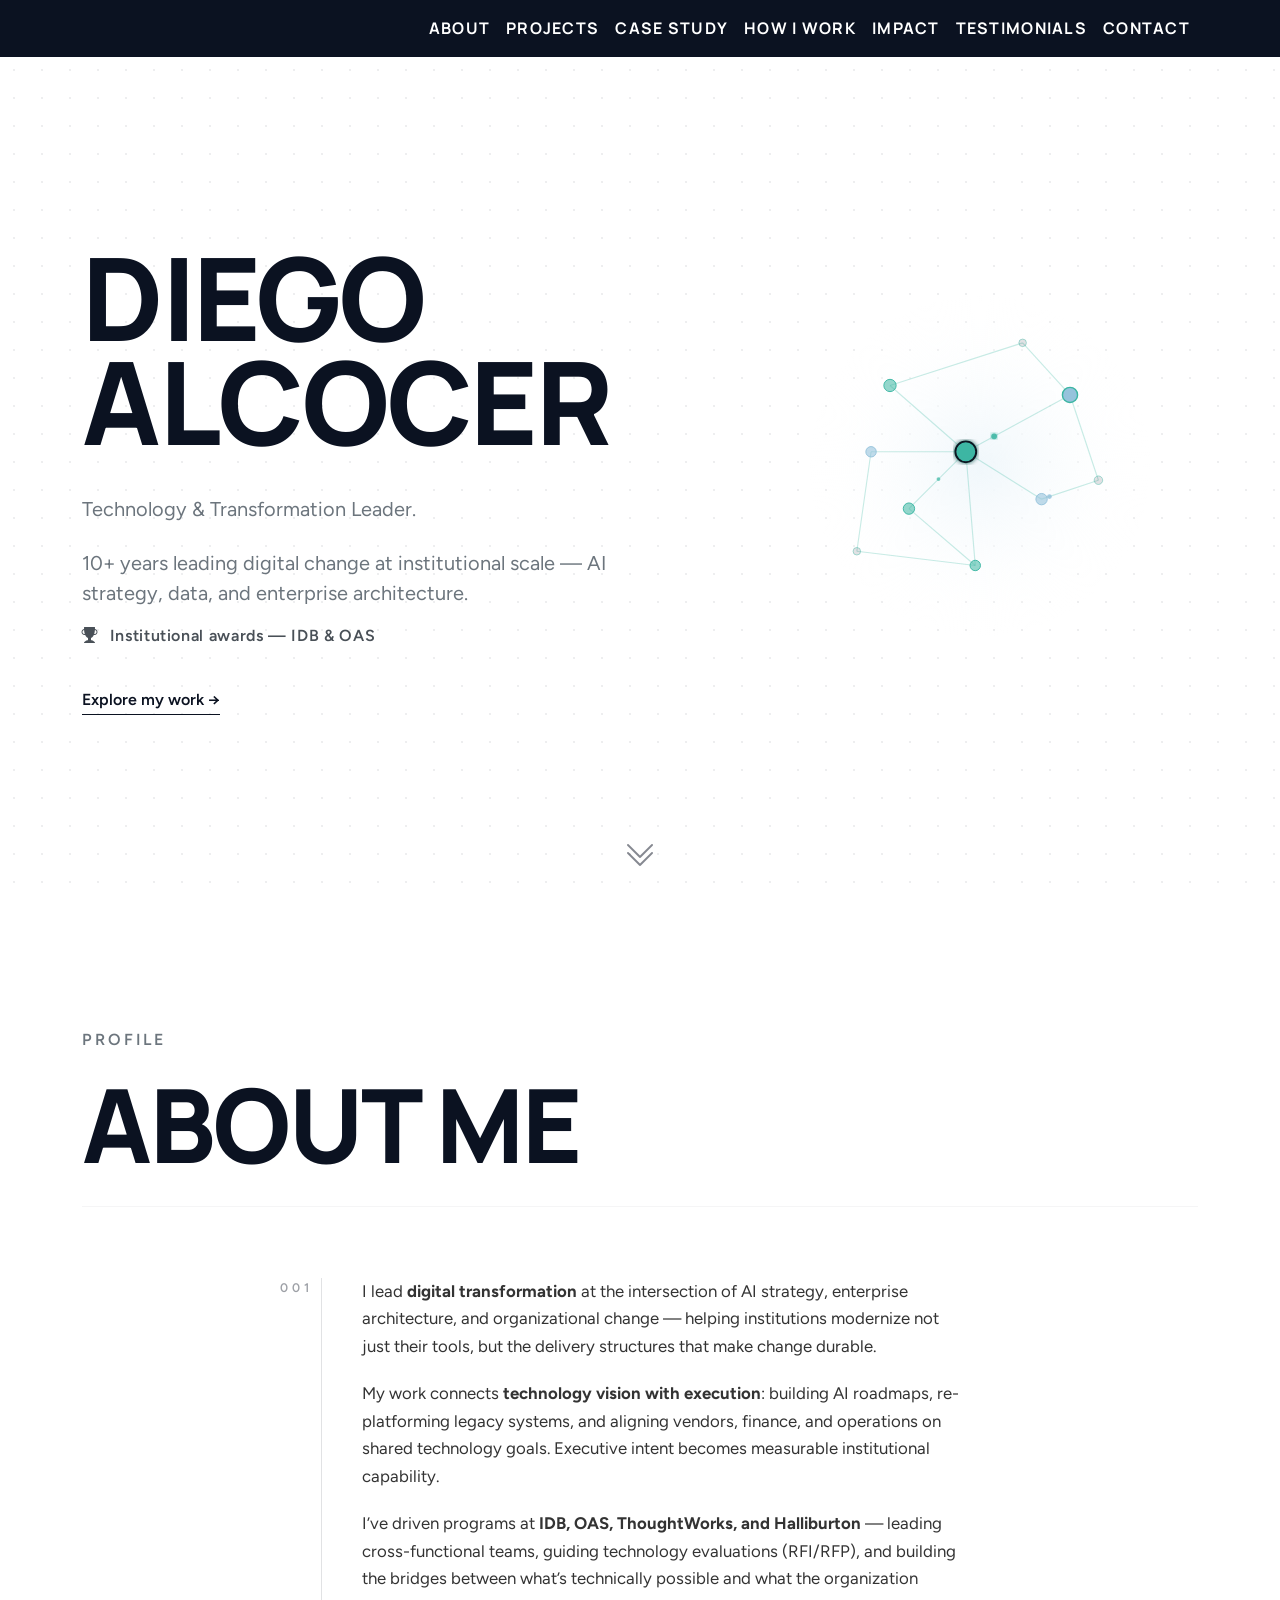
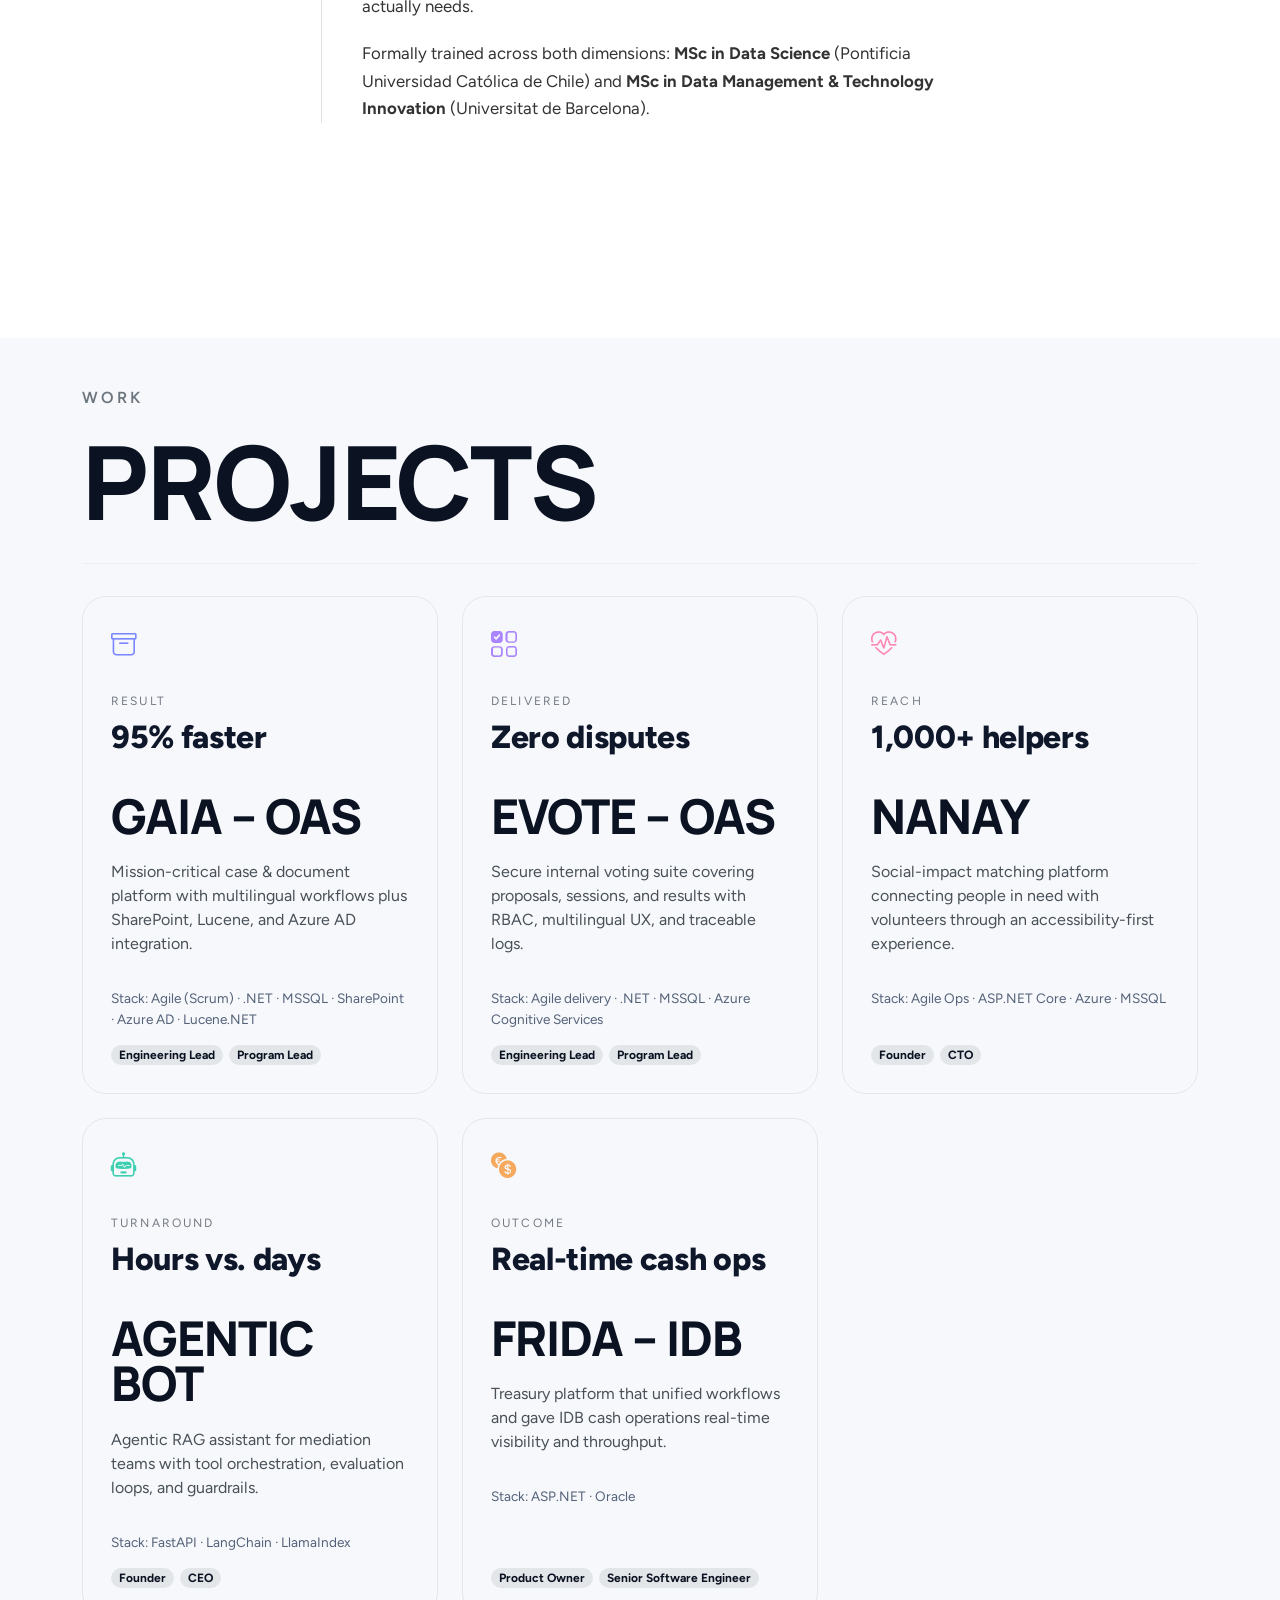
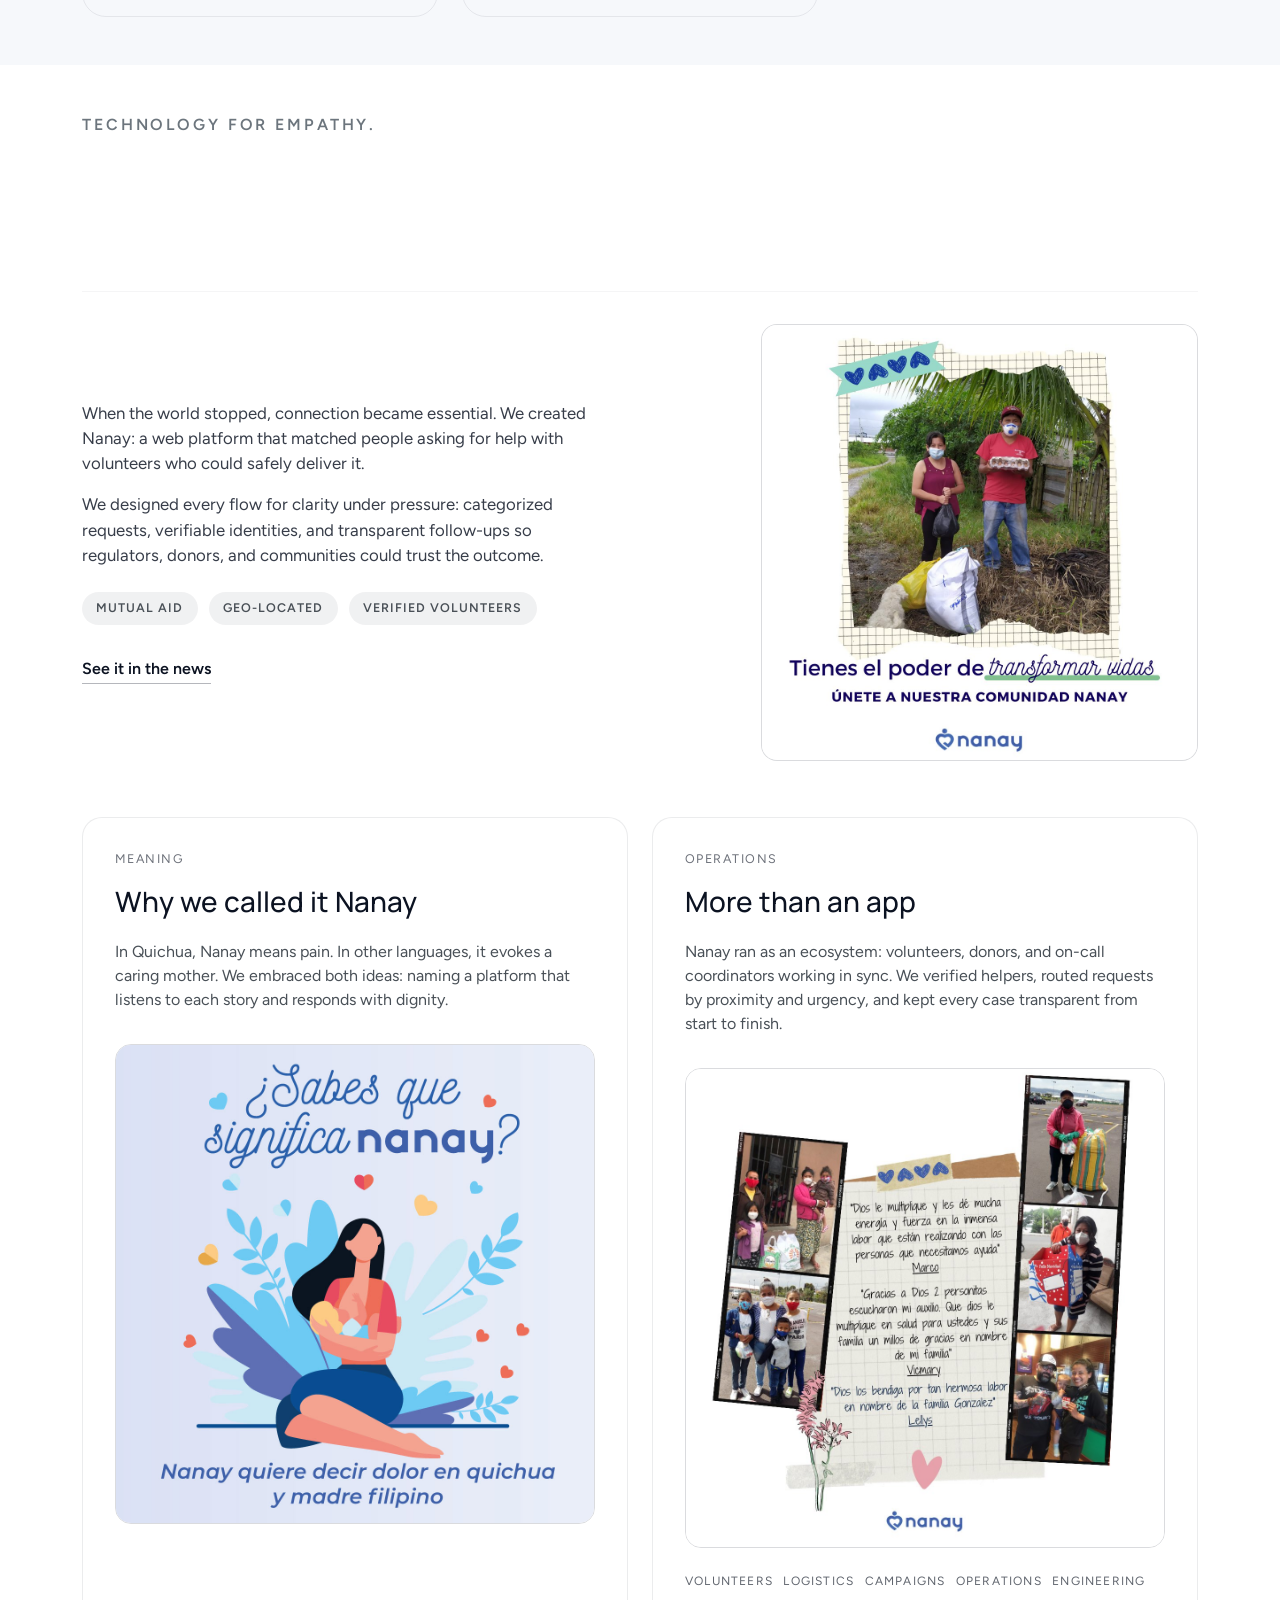
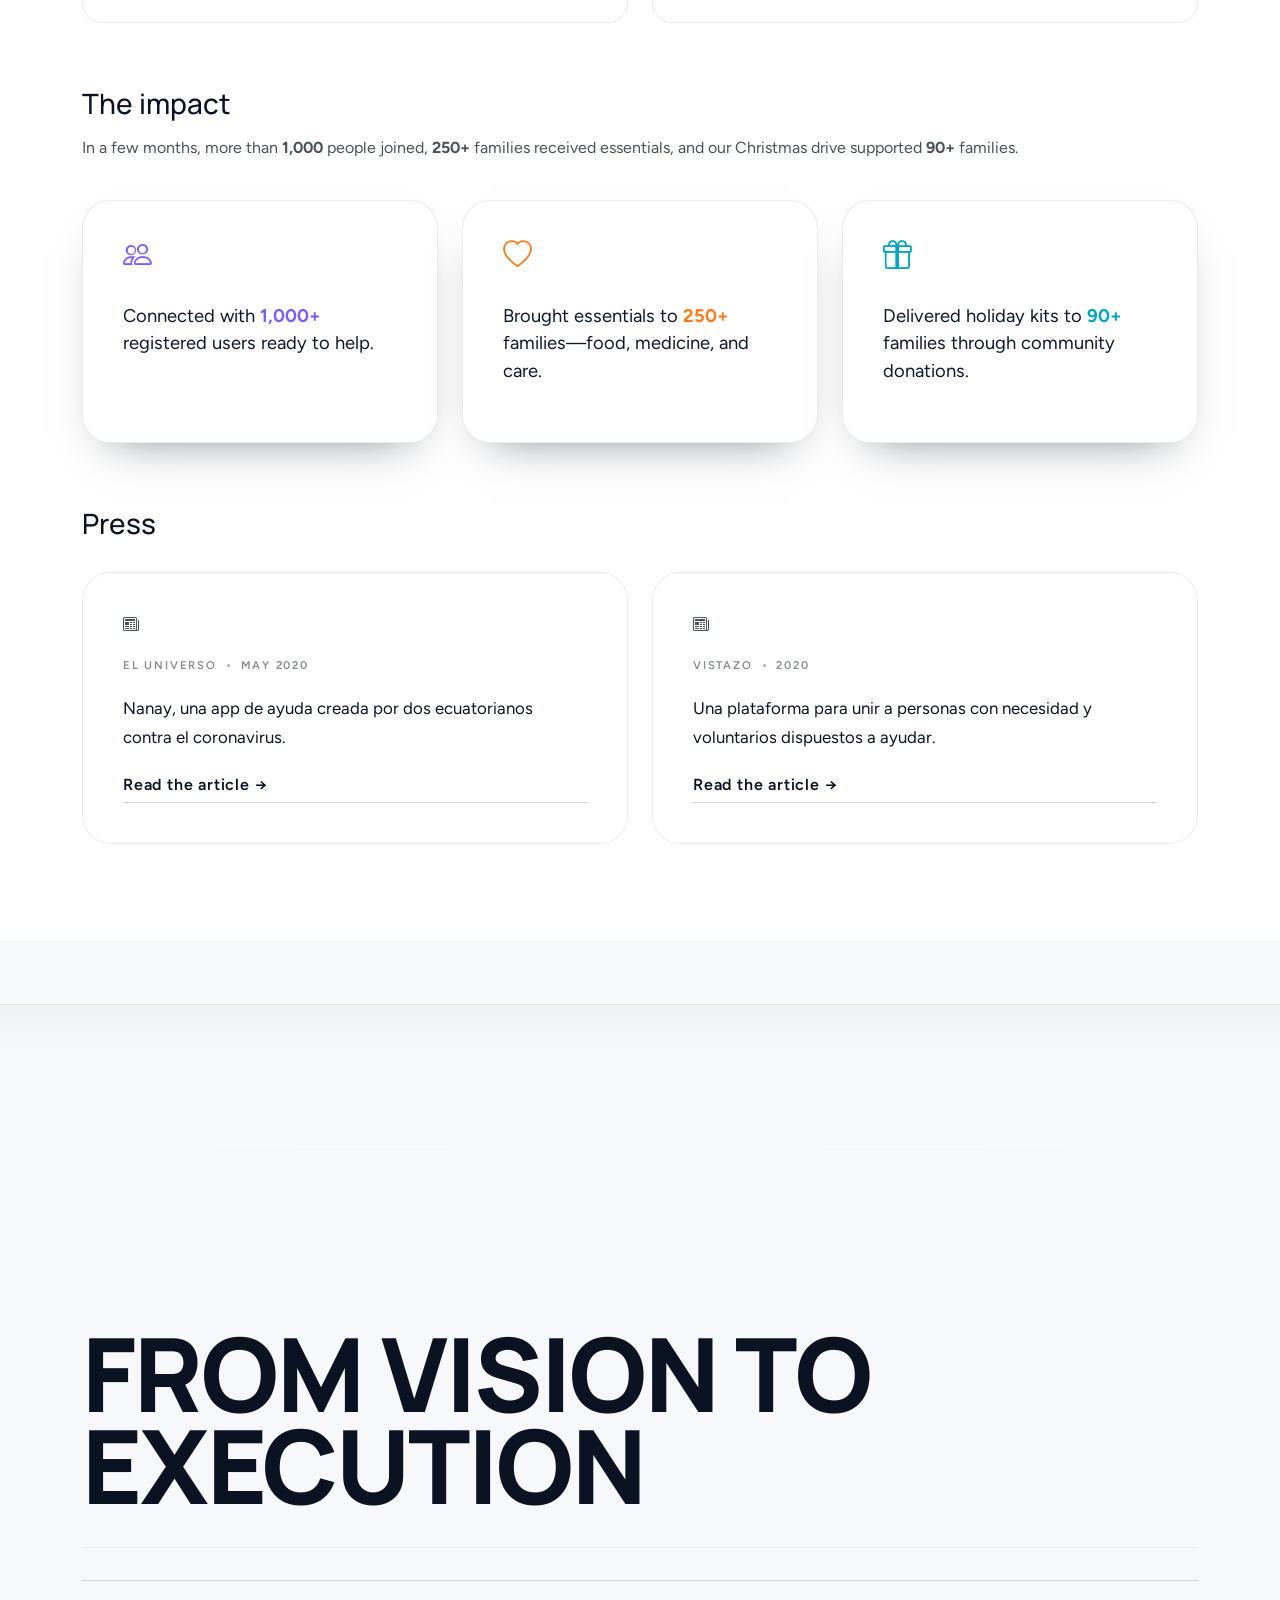
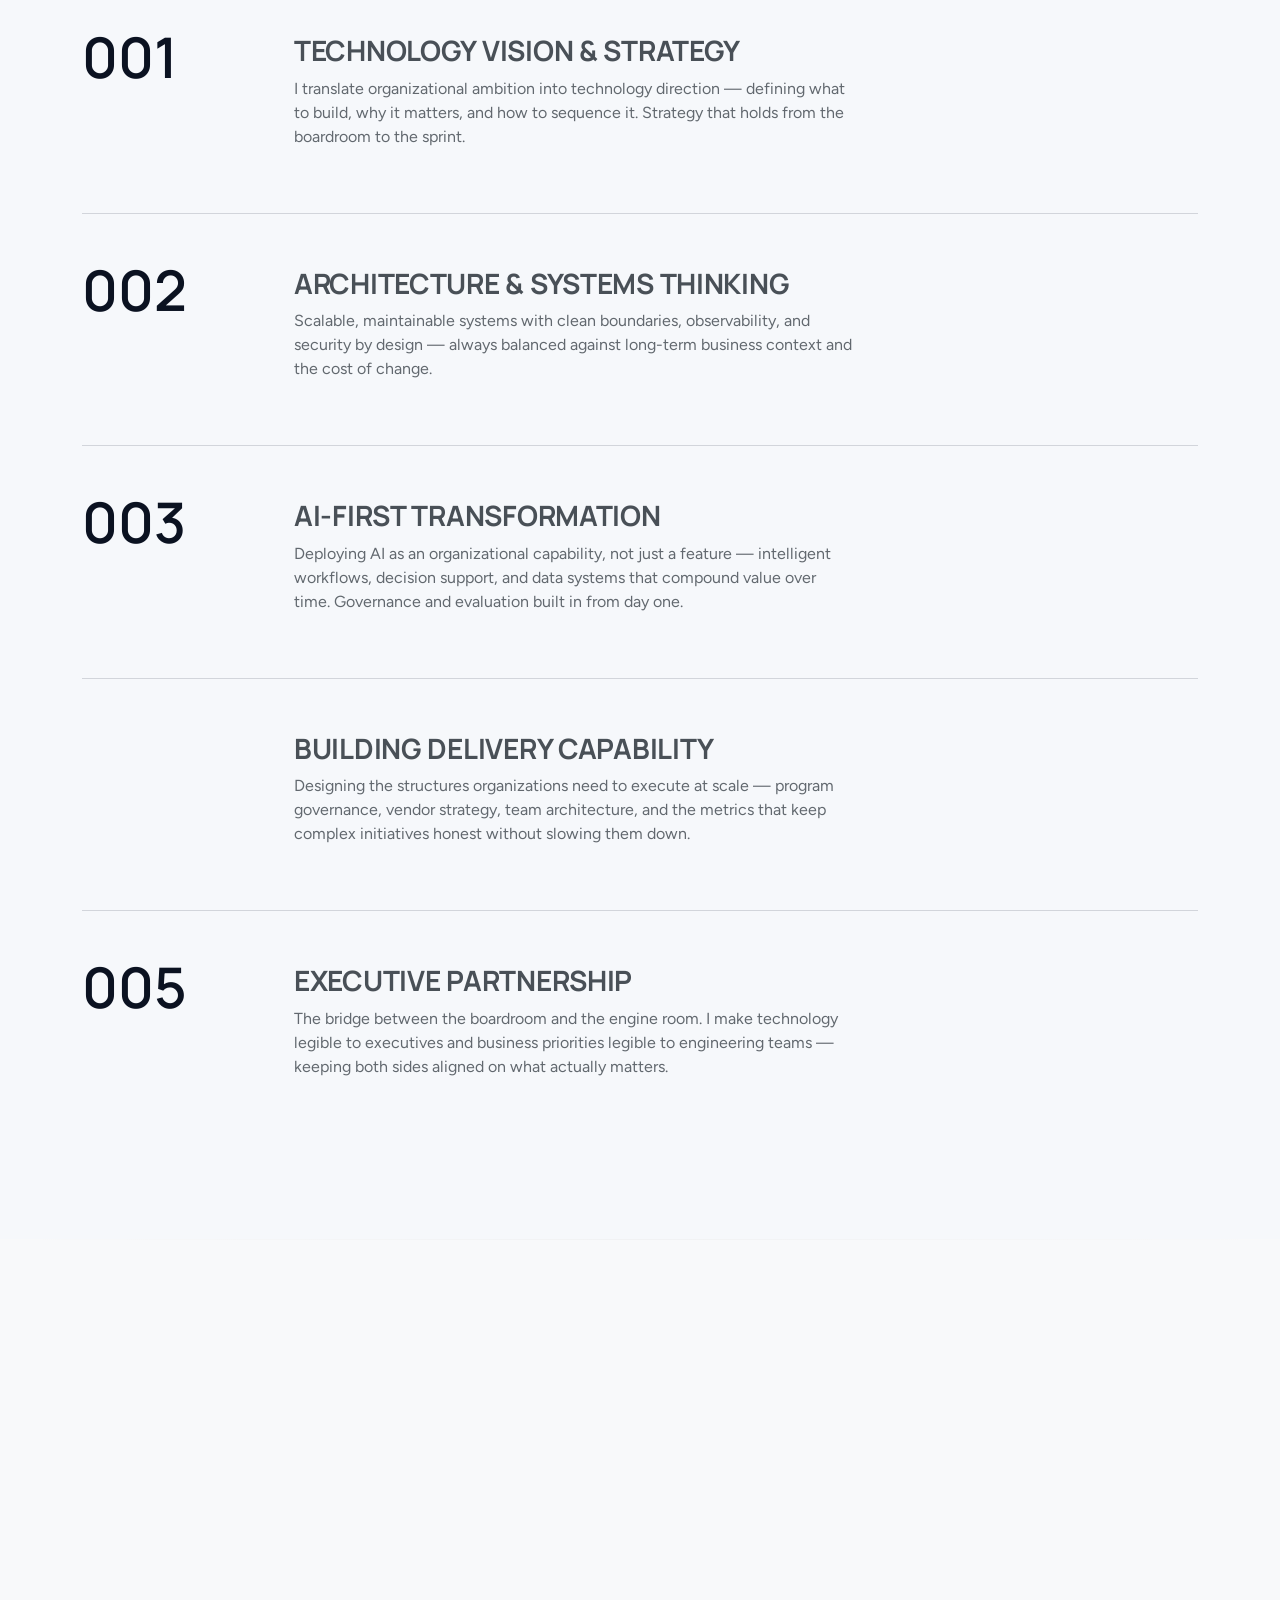
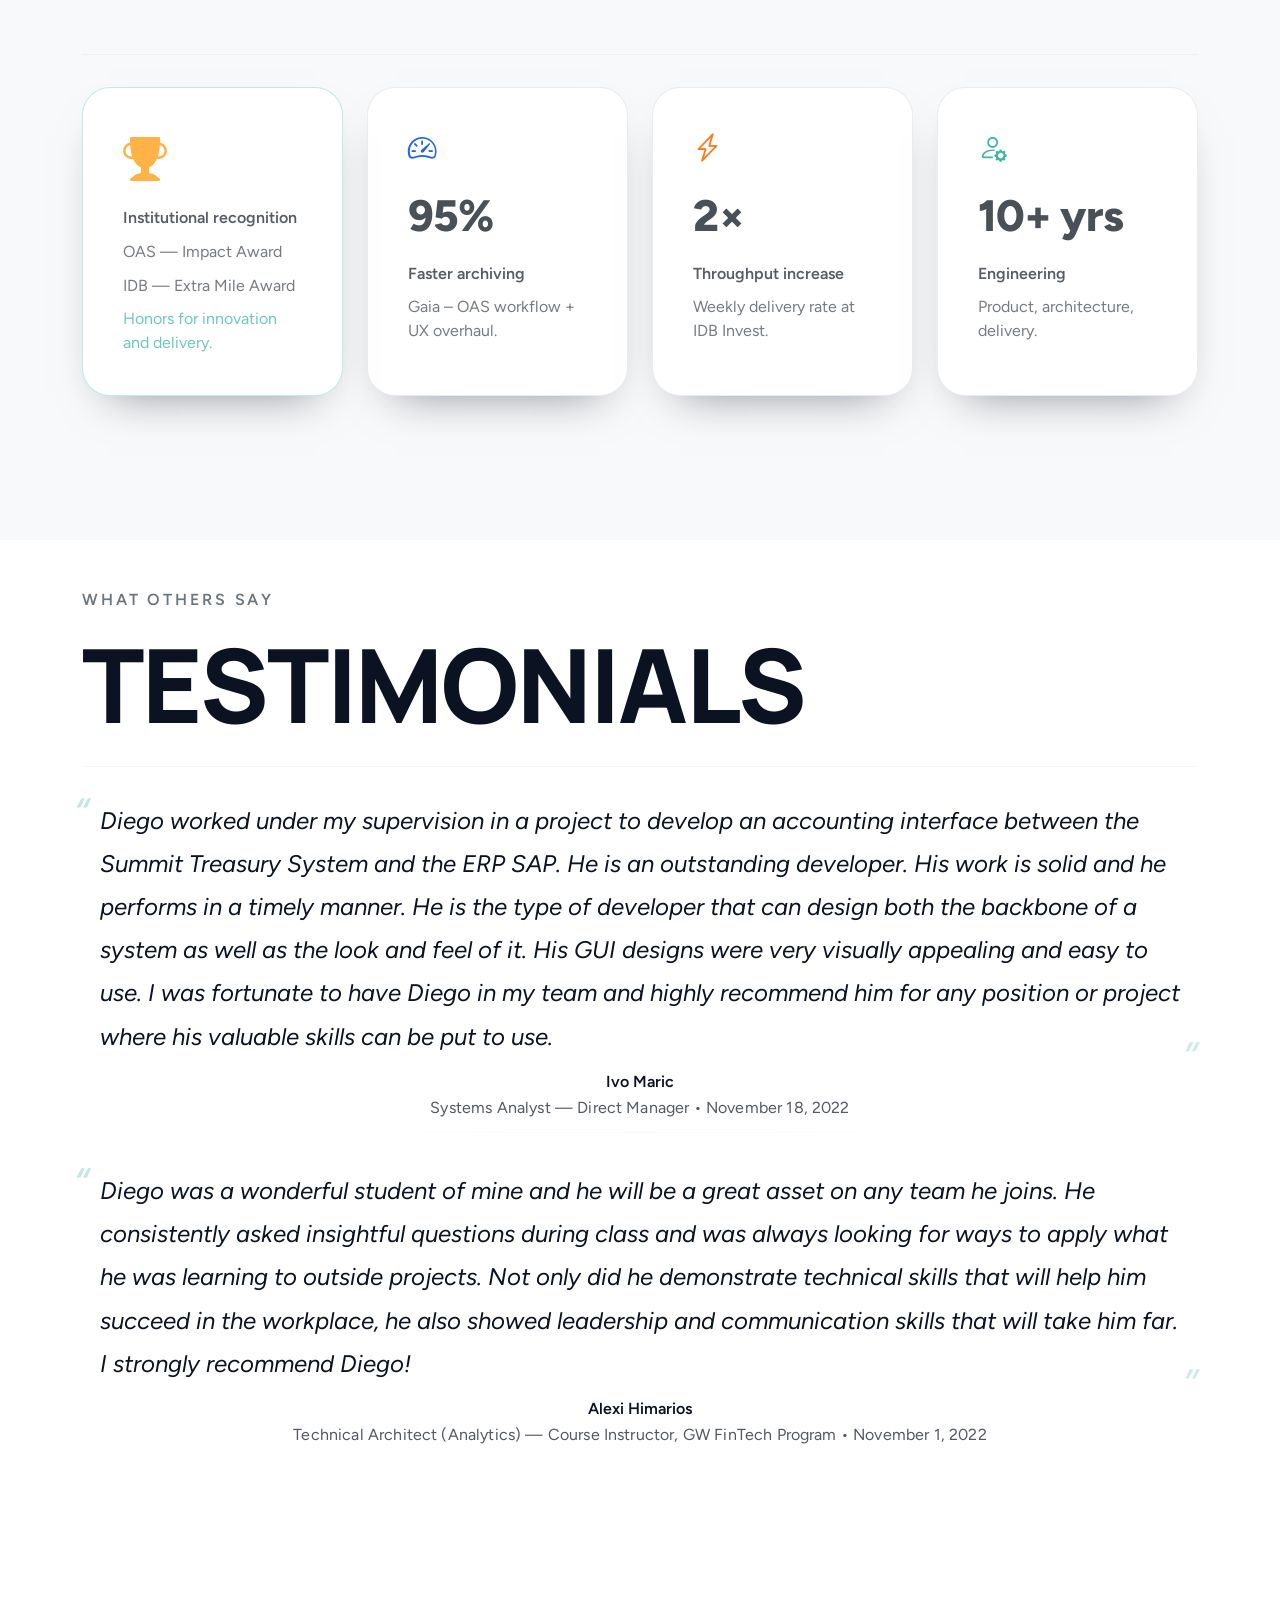
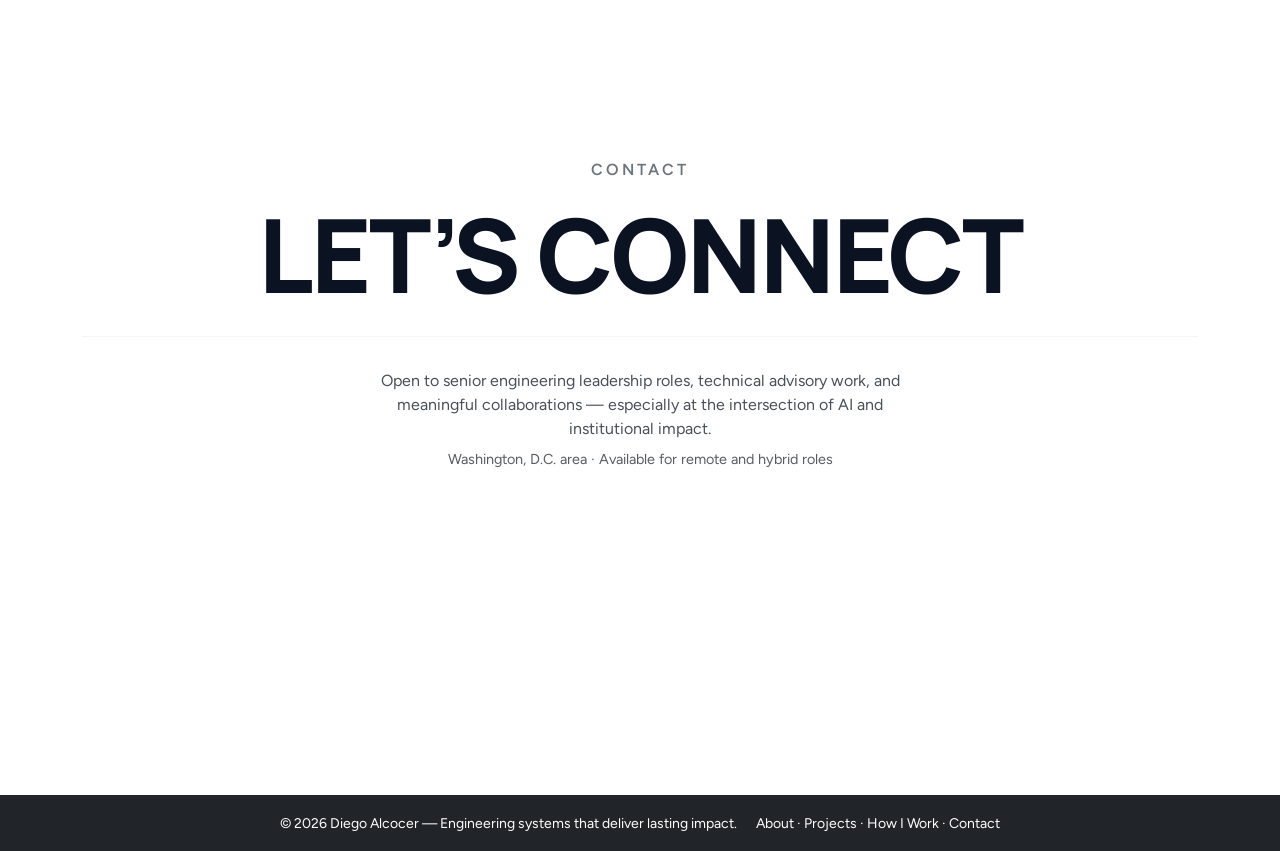
==== commit dba31b17: "fix: SEO metadata alignment with CTO-track positioning (session 2)" ====
--- a/index.html
+++ b/index.html
@@ -15,7 +15,7 @@
   <meta name="viewport" content="width=device-width, initial-scale=1.0" />
   
   <title>Diego Alcocer – Engineering Leader | AI, Data & Enterprise Systems</title>
-  <meta name="description" content="Diego Alcocer – Engineering Leader and Project Manager with 10+ years delivering AI, data, and enterprise systems at IDB, OAS, and ThoughtWorks. Award recipient.">
+  <meta name="description" content="Diego Alcocer – Technology &amp; Transformation Leader. 10+ years driving digital change at IDB, OAS, and ThoughtWorks. AI strategy, data, enterprise architecture.">
   <meta name="robots" content="index,follow">
   <meta name="author" content="Diego Alcocer">
   <link rel="icon" type="image/png" href="/assets/og-card.png">
@@ -32,8 +32,8 @@
   <!-- Twitter -->
   <meta name="twitter:card" content="summary_large_image">
   <meta name="twitter:title" content="Diego Alcocer – Engineering Leader">
-  <meta name="twitter:description" content="AI & data-driven delivery.">
-  <meta name="twitter:image" content="/assets/og-card.png">
+  <meta name="twitter:description" content="Technology &amp; Transformation Leader. 10+ years driving digital change with AI, data, and enterprise architecture. Award recipient at IDB &amp; OAS.">
+  <meta name="twitter:image" content="https://diegoalcocer.github.io/assets/og-card.png">
 
   <!-- Performance & preconnects -->
   <link rel="preconnect" href="https://fonts.googleapis.com" crossorigin>
@@ -1509,7 +1509,7 @@
   "@type": "Person",
   "name": "Diego Alcocer",
   "jobTitle": "Engineering Leader",
-  "description": "Engineering Leader and Project Manager with 10+ years delivering AI, data, and enterprise systems at international institutions.",
+  "description": "Technology and transformation leader with 10+ years driving digital change at international institutions through AI strategy, data, and enterprise architecture.",
   "url": "https://diegoalcocer.github.io/",
   "image": "https://diegoalcocer.github.io/assets/og-card.png",
   "alumniOf": [
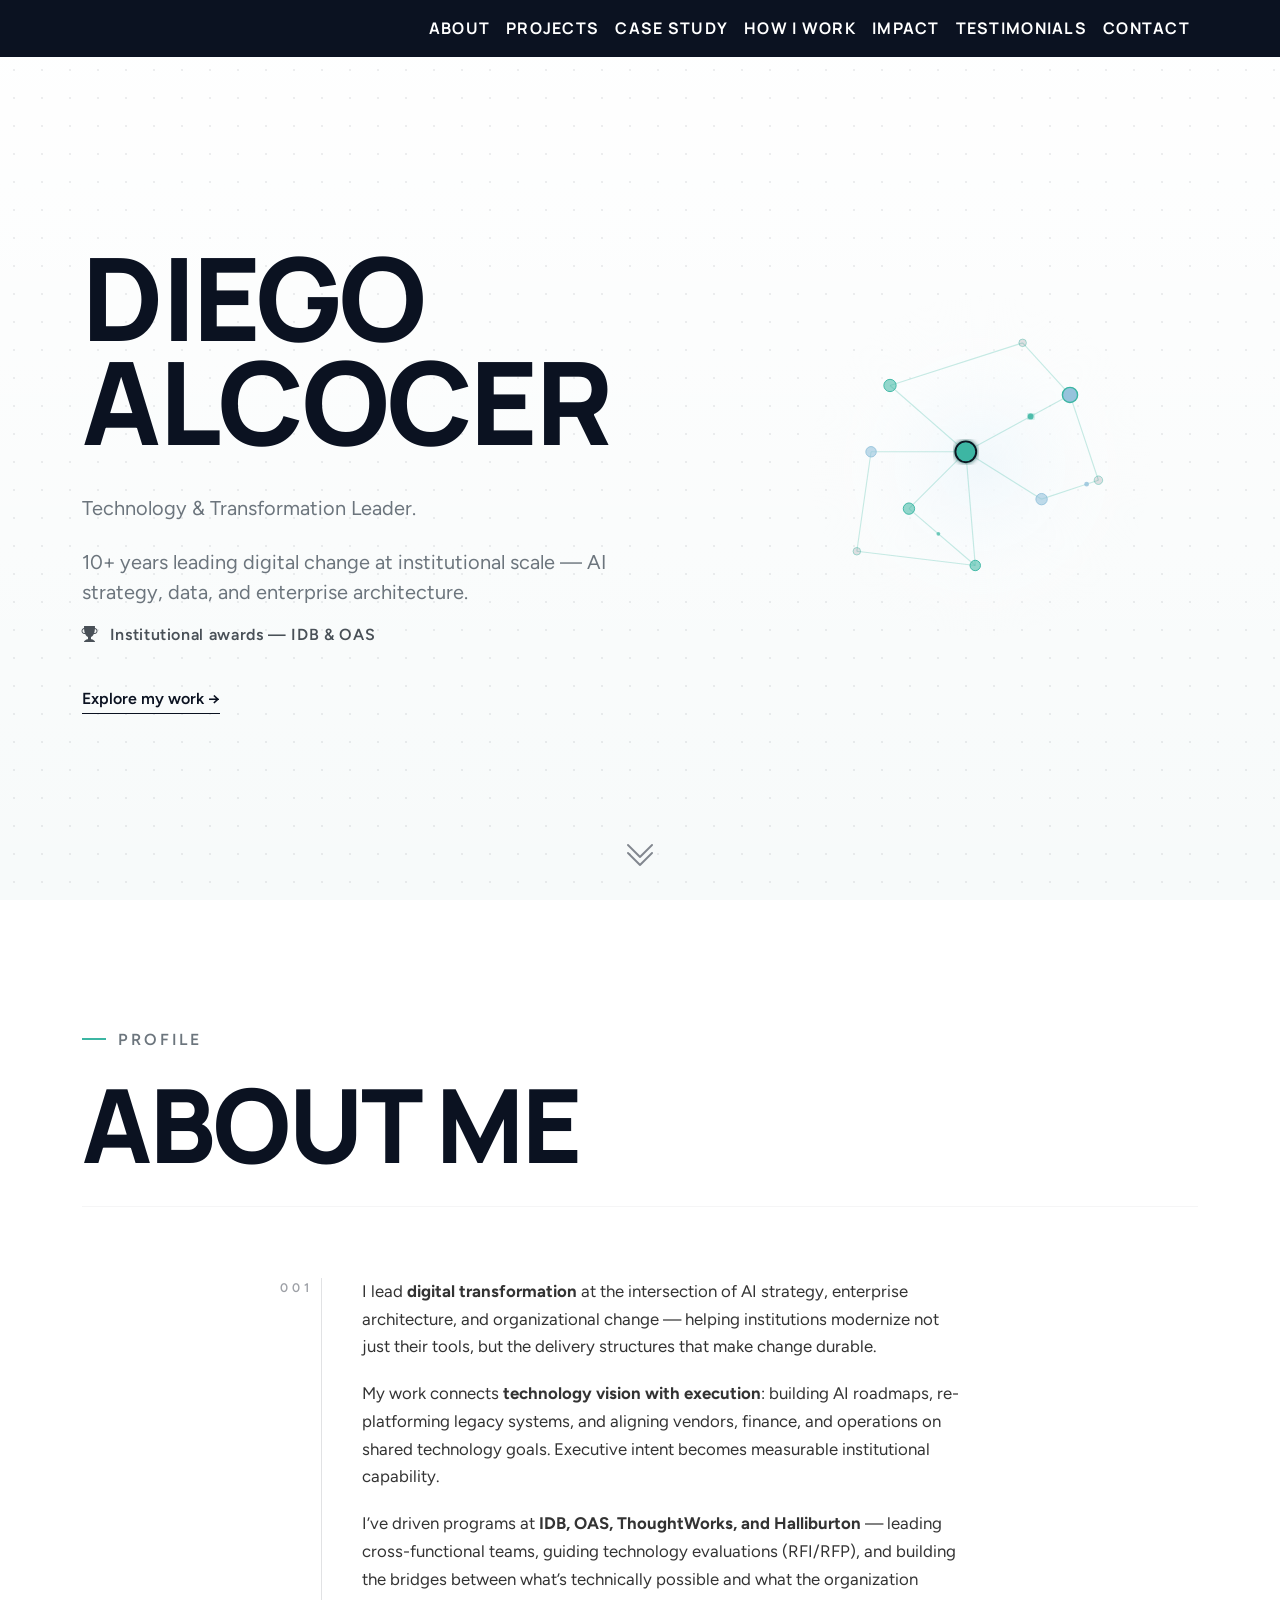
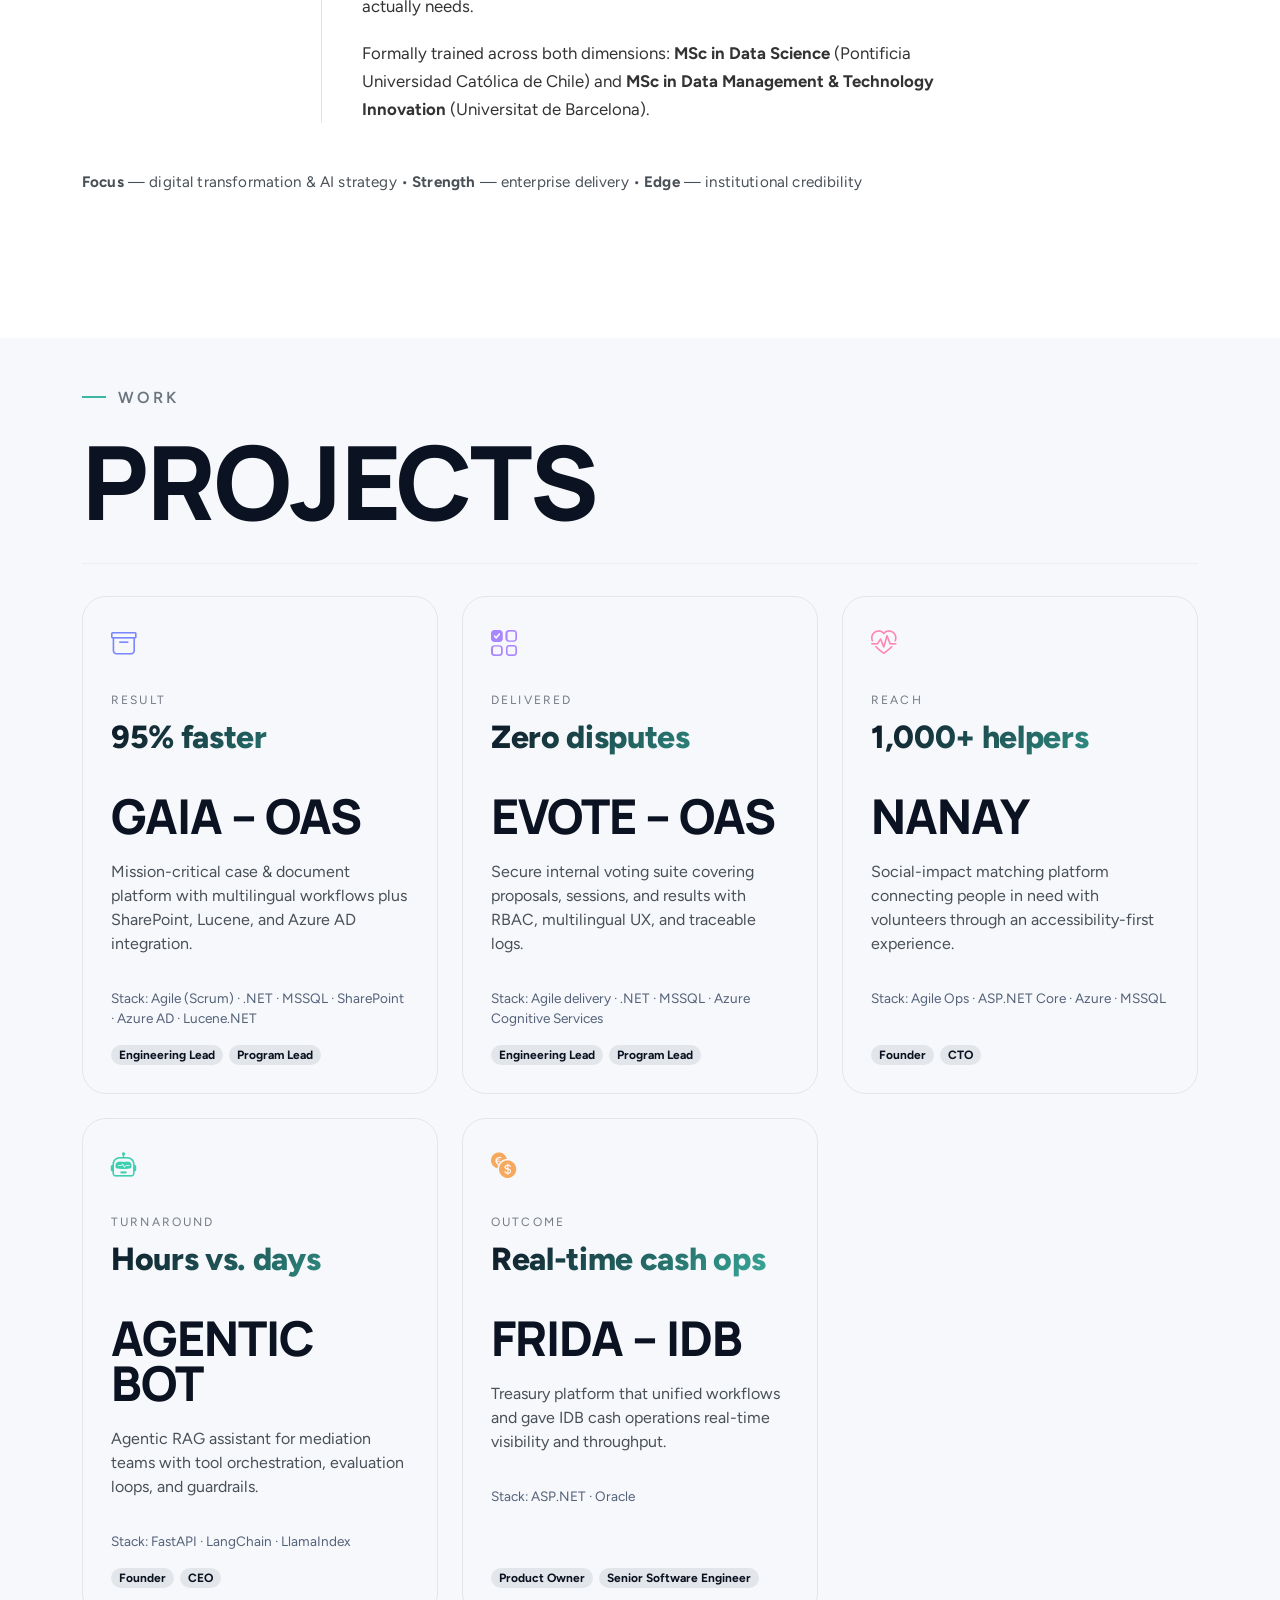
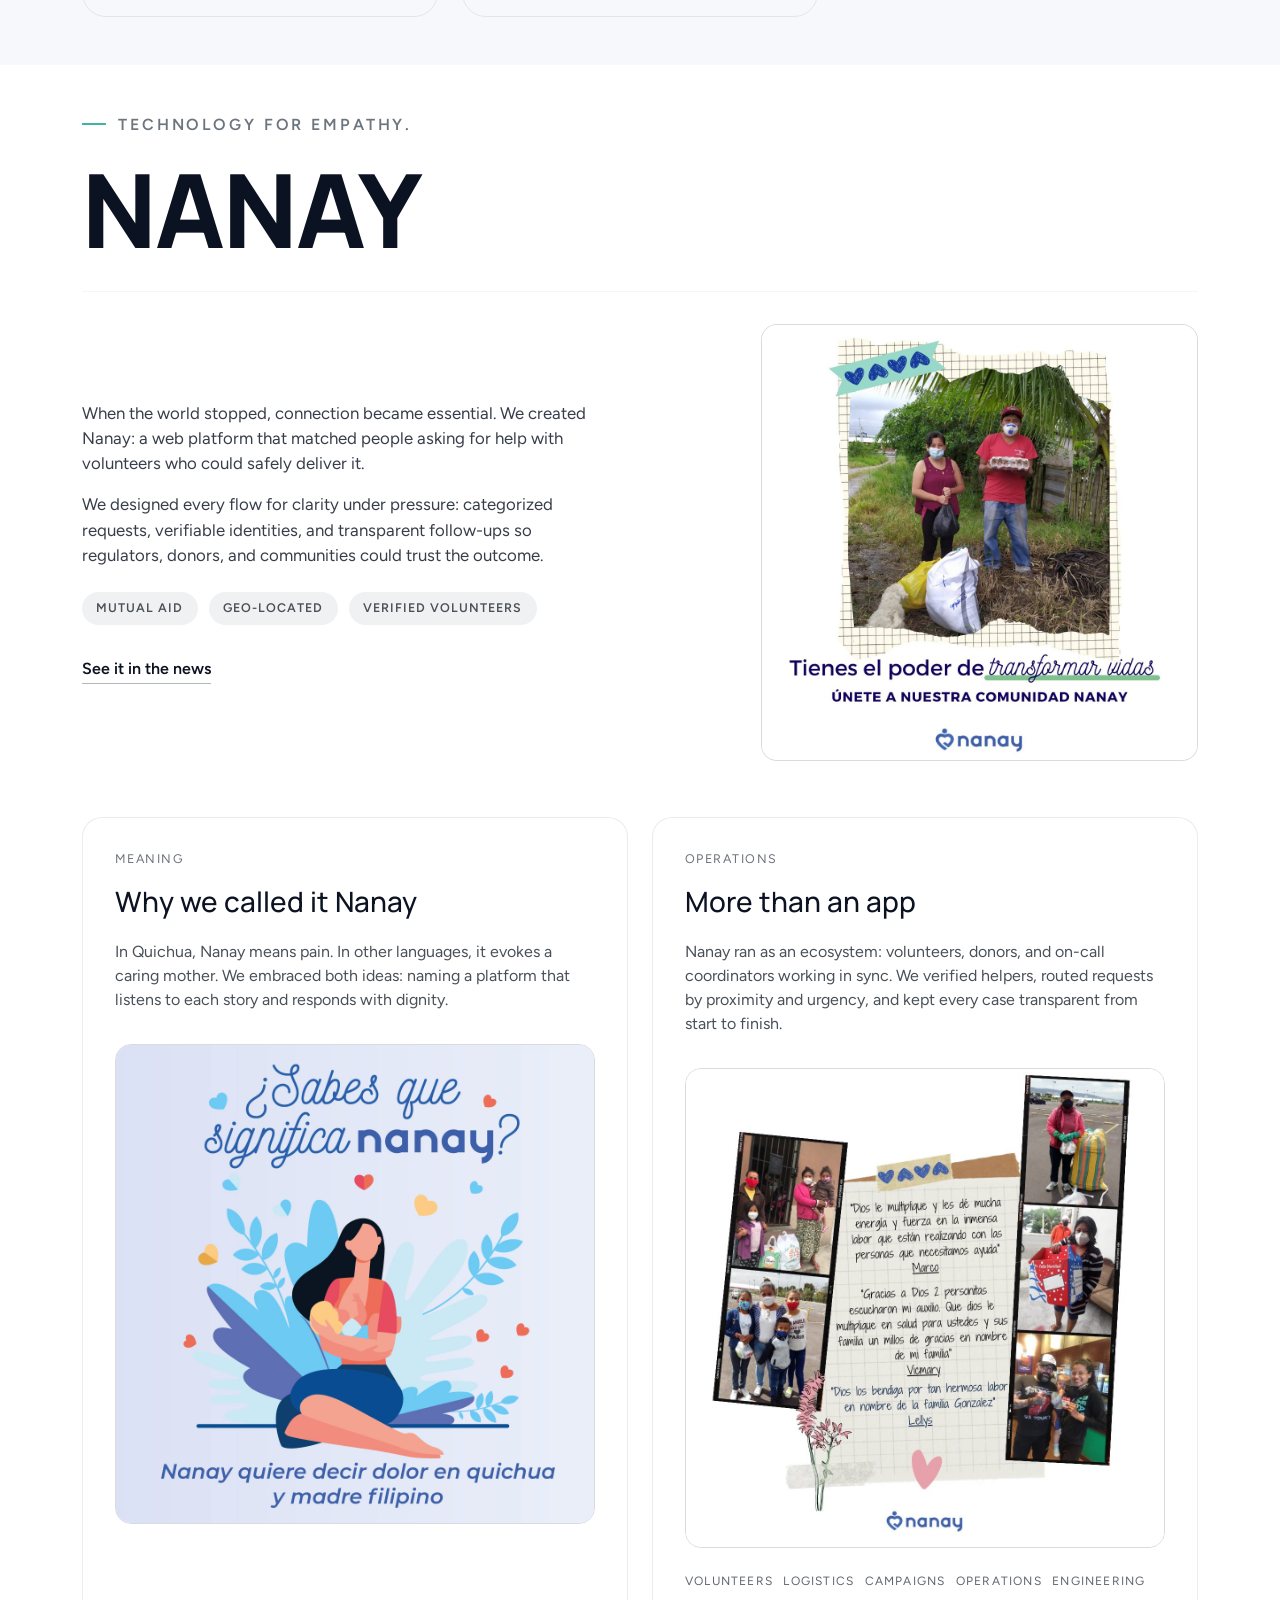
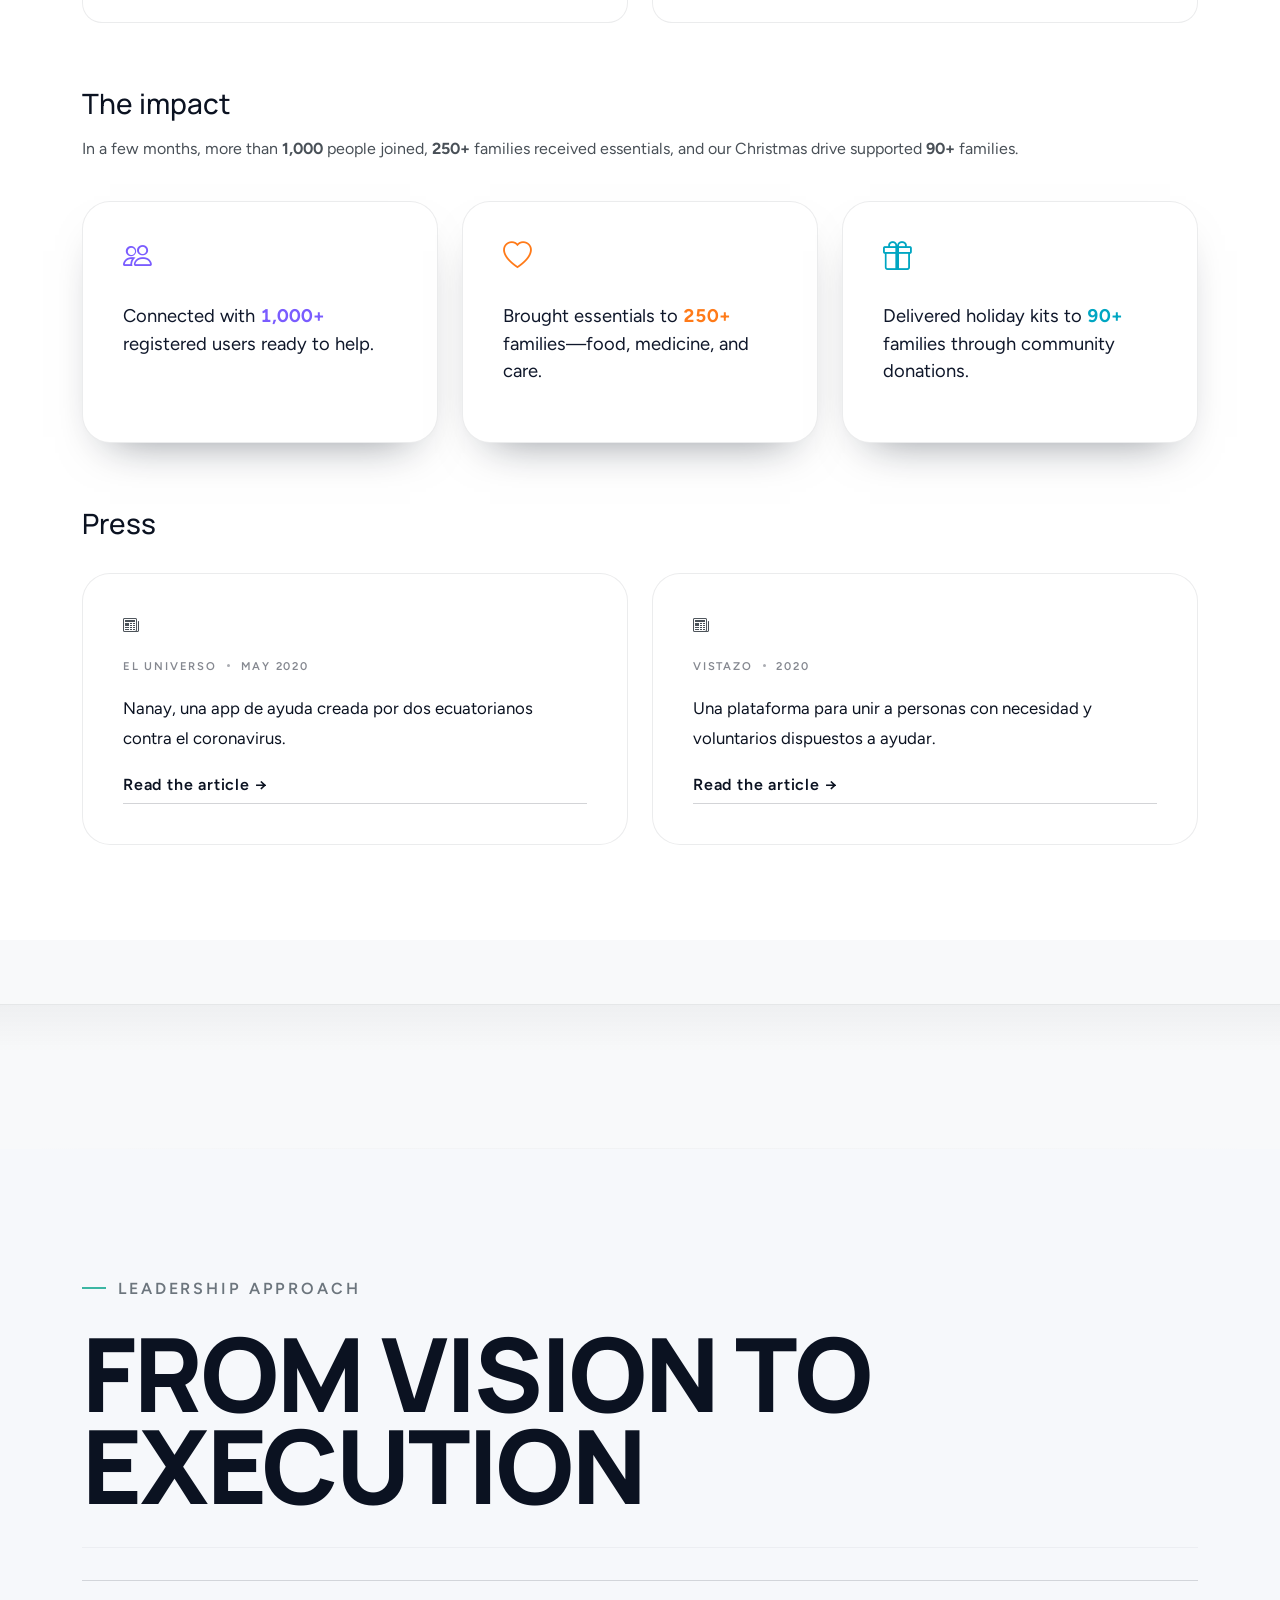
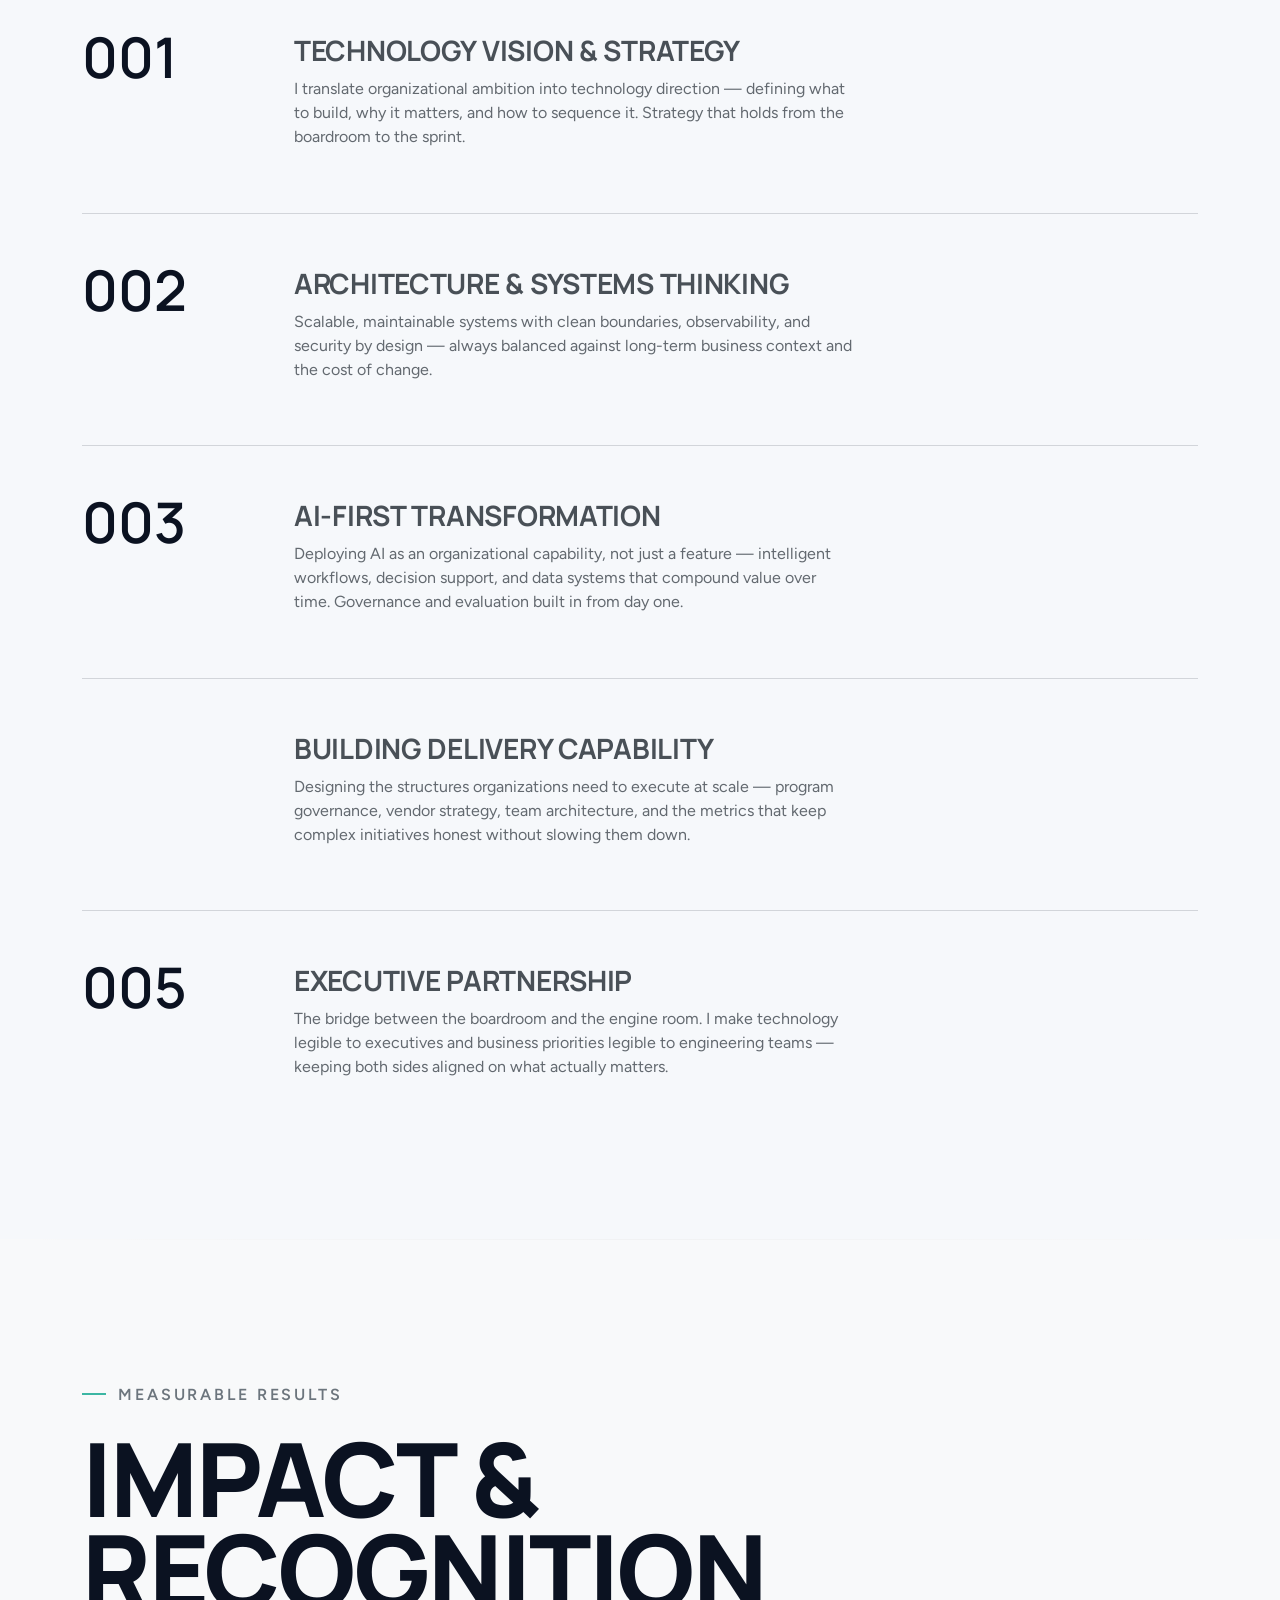
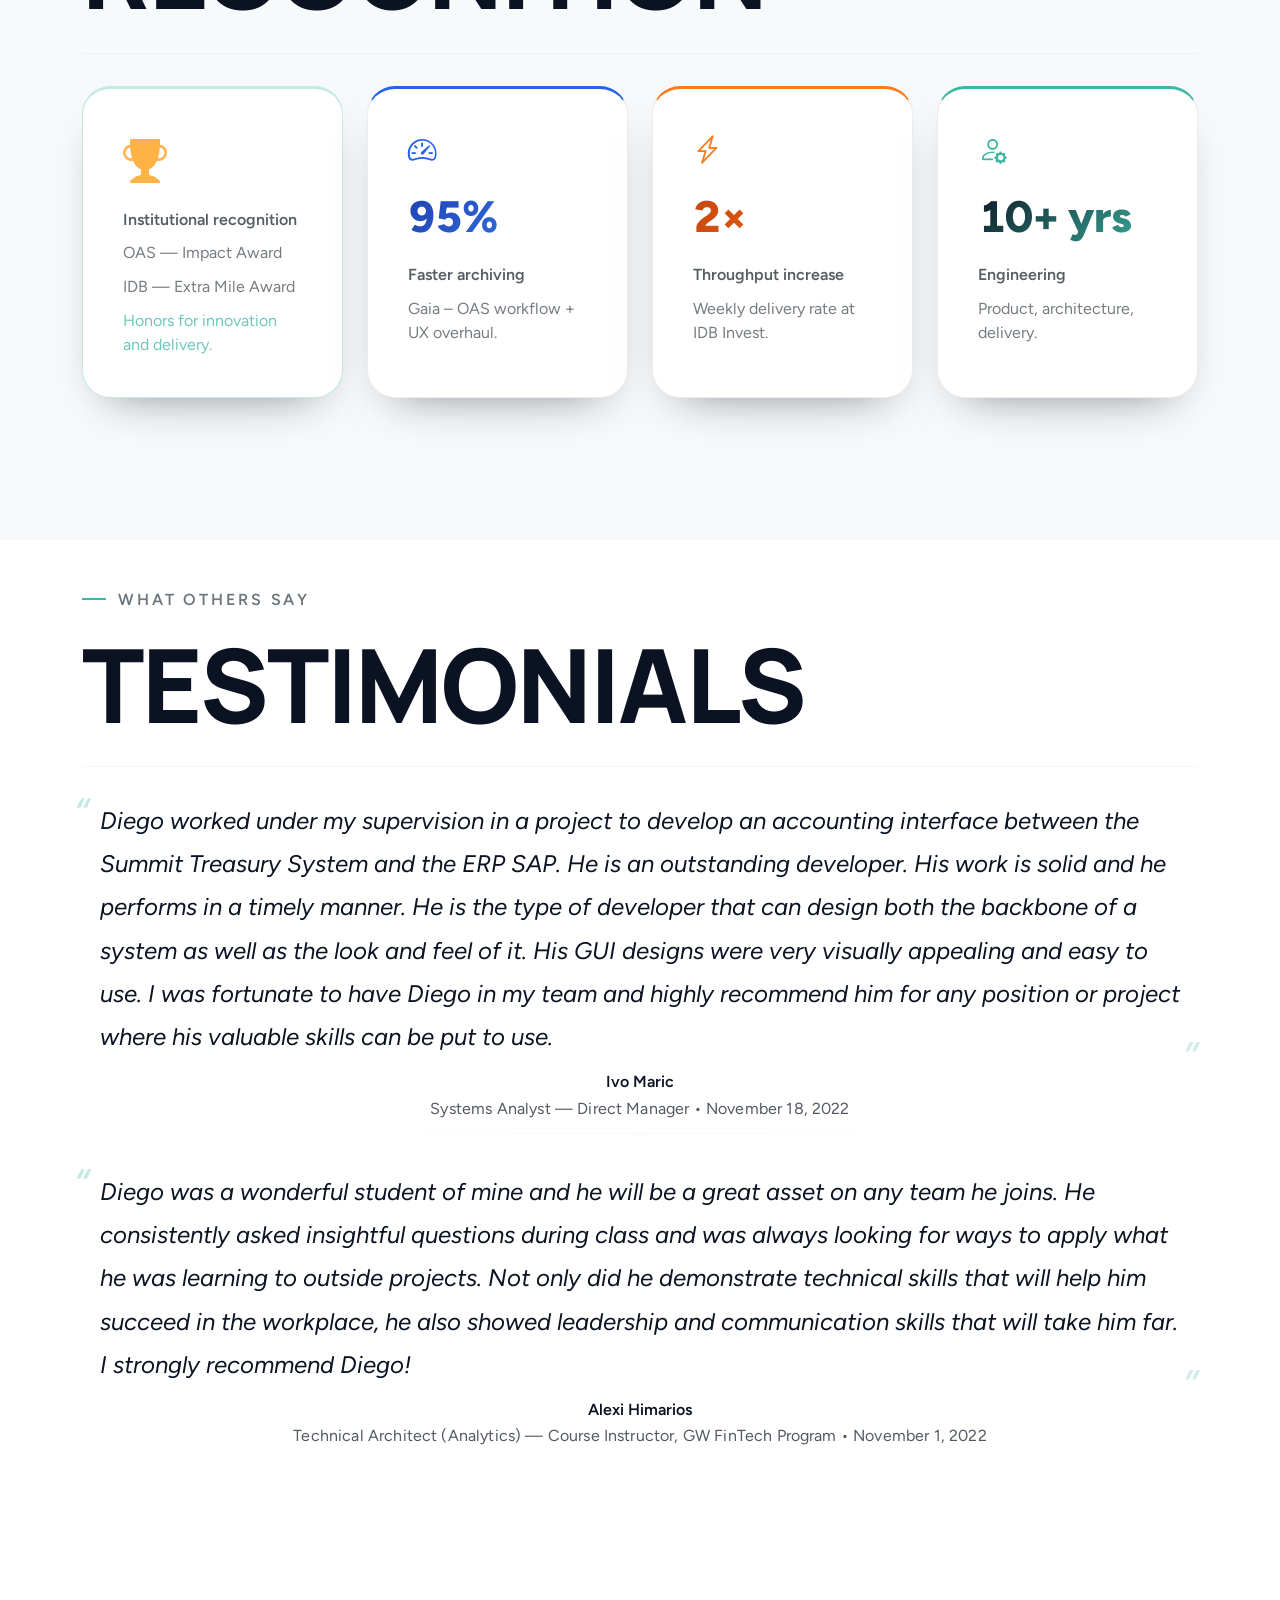
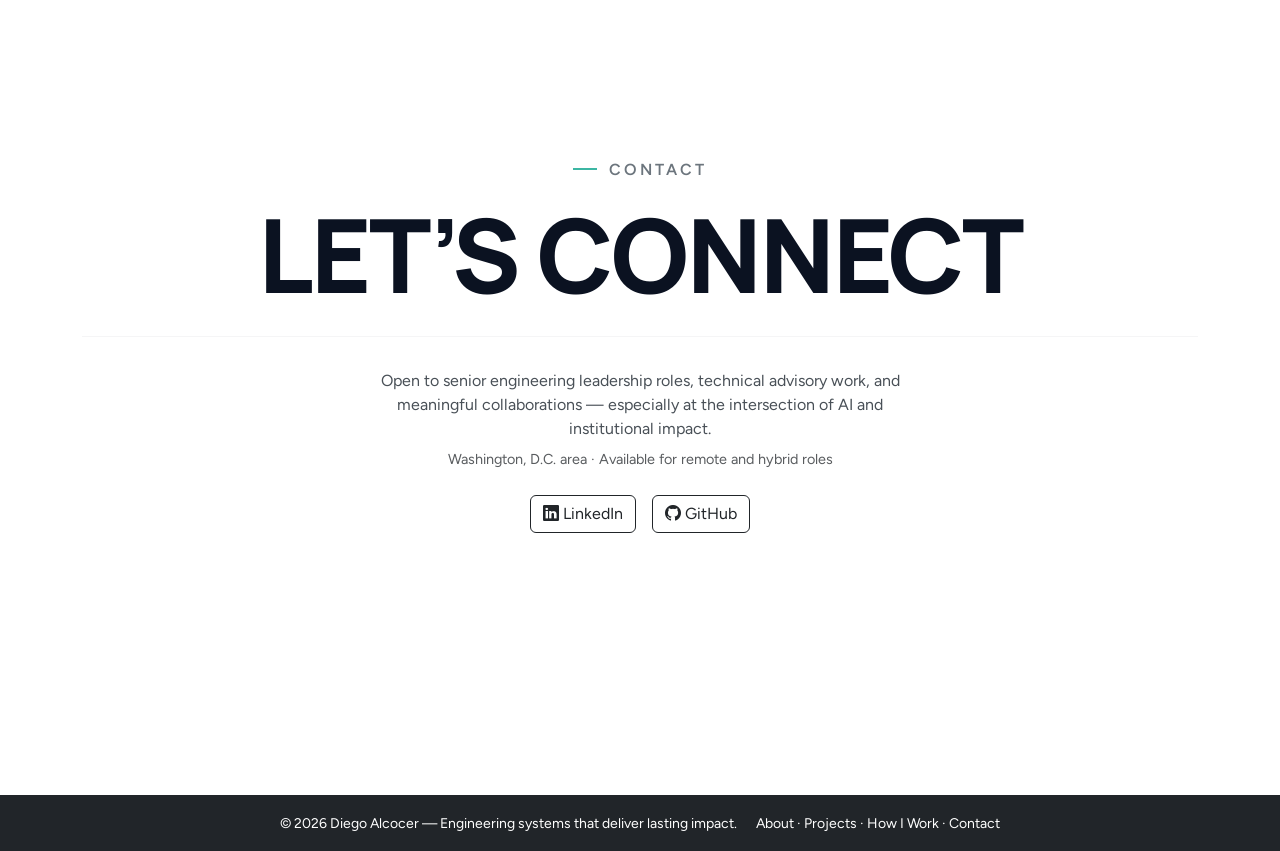
==== commit 1caf0957: "feat: design polish — AOS replacement, color, depth, motion (session 3)" ====
--- a/index.html
+++ b/index.html
@@ -43,7 +43,6 @@
 
   <link href="https://cdn.jsdelivr.net/npm/bootstrap@5.3.7/dist/css/bootstrap.min.css" rel="stylesheet" />
   <link rel="stylesheet" href="https://cdn.jsdelivr.net/npm/bootstrap-icons@1.11.3/font/bootstrap-icons.min.css">
-  <link href="https://cdn.jsdelivr.net/npm/aos@2.3.1/dist/aos.css" rel="stylesheet">
   <link
     href="https://fonts.googleapis.com/css2?family=Figtree:wght@400;500;600&family=Manrope:wght@600;700;800&display=swap"
     rel="stylesheet">
@@ -63,6 +62,9 @@
       --sky: #96c3dc;
       --light: #f5f7fa;
       --hr: rgba(11, 18, 33, .15);
+      --ease-apple: cubic-bezier(0.16, 1, 0.3, 1);
+      --reveal-distance: 24px;
+      --reveal-duration: 700ms;
     }
 
     html {
@@ -99,9 +101,12 @@
 
     .hero {
       min-height: 100svh;
-      background-color: #ffffff;
-      background-image: radial-gradient(circle, rgba(11,18,33,0.07) 1px, transparent 1px);
-      background-size: 28px 28px;
+      background-color: #f7fafa;
+      background-image:
+        radial-gradient(circle, rgba(11,18,33,0.07) 1px, transparent 1px),
+        linear-gradient(180deg, #ffffff 0%, transparent 100%);
+      background-size: 28px 28px, 100% 100%;
+      background-repeat: repeat, no-repeat;
       color: inherit;
       display: flex;
       align-items: center;
@@ -222,7 +227,7 @@
       text-decoration: none;
       border-bottom: 1px solid var(--navy);
       padding-bottom: 2px;
-      transition: all 0.2s ease;
+      transition: all 0.2s var(--ease-apple);
       color: var(--navy);
       display: inline-block;
     }
@@ -422,7 +427,7 @@
     }
 
     .project-card {
-      transition: transform .3s ease;
+      transition: transform .3s var(--ease-apple);
     }
 
     .project-card:hover {
@@ -446,7 +451,7 @@
     }
 
     .navbar {
-      transition: background-color .3s ease, box-shadow .3s ease;
+      transition: background-color .3s var(--ease-apple), box-shadow .3s var(--ease-apple);
     }
 
     .navbar.nav-top {
@@ -475,7 +480,7 @@
 
     .nav-top {
       background-color: #0b1221 !important;
-      transition: background-color 0.3s ease;
+      transition: background-color 0.3s var(--ease-apple);
     }
 
     /* Create the underline effect on hover */
@@ -490,7 +495,7 @@
       left: 0;
       background-color: #3cb6a3;
       transform-origin: bottom left;
-      transition: transform 0.25s ease-out;
+      transition: transform 0.25s var(--ease-apple);
     }
 
     /* Initially, the underline should not be visible */
@@ -504,7 +509,7 @@
       left: 0;
       background-color: var(--teal);
       transform-origin: bottom left;
-      transition: transform 0.25s ease-out;
+      transition: transform 0.25s var(--ease-apple);
     }
 
     .footer .footer-heading {
@@ -551,13 +556,13 @@
       display: flex;
       flex-direction: column;
       gap: 1rem;
-      transition: transform .25s ease, box-shadow .25s ease;
+      transition: transform .25s var(--ease-apple), box-shadow .25s var(--ease-apple);
       height: 100%;
     }
 
     #projects .project-card:hover {
       transform: translateY(-4px);
-      box-shadow: 0 8px 24px -12px rgba(11, 18, 33, .20); /* soft hover effect */
+      box-shadow: 0 20px 40px -20px rgba(60, 182, 163, 0.28);
     }
 
     @media (prefers-reduced-motion: reduce) {
@@ -592,7 +597,11 @@
       font-size: 2rem;
       font-weight: 800;
       letter-spacing: -.01em;
-      color: #0f172a;
+      background: linear-gradient(135deg, var(--navy) 0%, var(--teal) 100%);
+      -webkit-background-clip: text;
+      background-clip: text;
+      -webkit-text-fill-color: transparent;
+      color: var(--navy);
     }
 
     #projects .project-stack {
@@ -668,7 +677,7 @@
       height: 1px;
       background: currentColor;
       opacity: .3;
-      transition: opacity .25s ease;
+      transition: opacity .25s var(--ease-apple);
     }
 
     #nanay .nanay-link:hover::after {
@@ -783,12 +792,12 @@
       flex-direction: column;
       gap: 1.25rem;
       min-height: 220px;
-      transition: transform .25s ease, box-shadow .25s ease;
+      transition: transform .25s var(--ease-apple), box-shadow .25s var(--ease-apple);
     }
 
     #nanay .nanay-stat-card:hover {
       transform: translateY(-4px);
-      box-shadow: 0 25px 55px -30px rgba(10, 18, 33, 0.6);
+      box-shadow: 0 25px 55px -25px rgba(60, 182, 163, 0.28);
     }
 
     #nanay .nanay-card-icon {
@@ -840,7 +849,7 @@
       flex-direction: column;
       gap: 1.25rem;
       box-shadow: none;
-      transition: transform .25s ease, box-shadow .25s ease;
+      transition: transform .25s var(--ease-apple), box-shadow .25s var(--ease-apple);
     }
 
     #nanay .nanay-press-card:hover {
@@ -883,13 +892,13 @@
       letter-spacing: .05em;
       padding-bottom: .35rem;
       border-bottom: 1px solid rgba(11, 18, 33, 0.18);
-      transition: border-color .2s ease, color .2s ease;
+      transition: border-color .2s var(--ease-apple), color .2s var(--ease-apple);
     }
 
     #nanay .press-link::after {
       content: '→';
       font-size: 1rem;
-      transition: transform .2s ease;
+      transition: transform .2s var(--ease-apple);
     }
 
     #nanay .press-link:hover {
@@ -993,12 +1002,40 @@
       flex-direction: column;
       gap: .6rem;
       min-height: 220px;
-      transition: transform .25s ease, box-shadow .25s ease;
+      transition: transform .25s var(--ease-apple), box-shadow .25s var(--ease-apple);
+      border-top: 3px solid transparent;
     }
 
     .impact-tile:hover {
       transform: translateY(-4px);
-      box-shadow: 0 25px 55px -30px rgba(10, 18, 33, 0.6);
+      box-shadow: 0 25px 55px -25px rgba(60, 182, 163, 0.32);
+    }
+
+    /* Impact tile color personalities */
+    .impact-tile.tile-speed { border-top-color: #2563eb; }
+    .impact-tile.tile-throughput { border-top-color: #ff7a18; }
+    .impact-tile.tile-experience { border-top-color: var(--teal); }
+
+    .impact-tile.tile-speed .kpi {
+      background: linear-gradient(135deg, #1e40af, #3b82f6);
+      -webkit-background-clip: text;
+      background-clip: text;
+      -webkit-text-fill-color: transparent;
+      color: #2563eb;
+    }
+    .impact-tile.tile-throughput .kpi {
+      background: linear-gradient(135deg, #c2410c, #ff7a18);
+      -webkit-background-clip: text;
+      background-clip: text;
+      -webkit-text-fill-color: transparent;
+      color: #ff7a18;
+    }
+    .impact-tile.tile-experience .kpi {
+      background: linear-gradient(135deg, var(--navy), var(--teal));
+      -webkit-background-clip: text;
+      background-clip: text;
+      -webkit-text-fill-color: transparent;
+      color: var(--teal);
     }
 
     .impact-tile .kpi-icon {
@@ -1337,6 +1374,16 @@
       color: #6c757d;
       font-weight: 600;
     }
+    .eyebrow::before {
+      content: '';
+      display: inline-block;
+      width: 24px;
+      height: 2px;
+      background: var(--teal);
+      vertical-align: middle;
+      margin-right: 0.75rem;
+      transform: translateY(-2px);
+    }
 
     .mega-title {
       font-family: 'Manrope', sans-serif;
@@ -1410,7 +1457,7 @@
     }
 
     .contact-buttons a {
-      transition: all 0.2s ease-in-out;
+      transition: all 0.2s var(--ease-apple);
     }
 
     .contact-buttons a:hover {
@@ -1484,6 +1531,43 @@
     }
     .mega-title { overflow-wrap: anywhere; word-break: break-word; }
     img, svg { max-width: 100%; height: auto; display: block; }
+
+    /* === Reveal-on-scroll system (replaces AOS) === */
+    /* Default state: visible — keeps content available for SEO and no-JS users */
+    [data-reveal] { opacity: 1; transform: none; }
+
+    /* JS-enabled: prepare elements for animation */
+    .js-reveal [data-reveal] {
+      opacity: 0;
+      transition:
+        opacity var(--reveal-duration) var(--ease-apple),
+        transform var(--reveal-duration) var(--ease-apple);
+      transition-delay: var(--reveal-delay, 0ms);
+      will-change: opacity, transform;
+    }
+
+    .js-reveal [data-reveal="up"]    { transform: translateY(var(--reveal-distance)); }
+    .js-reveal [data-reveal="down"]  { transform: translateY(calc(var(--reveal-distance) * -1)); }
+    .js-reveal [data-reveal="left"]  { transform: translateX(var(--reveal-distance)); }
+    .js-reveal [data-reveal="right"] { transform: translateX(calc(var(--reveal-distance) * -1)); }
+    .js-reveal [data-reveal="scale"] { transform: scale(0.96); }
+    .js-reveal [data-reveal="fade"]  { transform: none; }
+
+    .js-reveal [data-reveal].revealed {
+      opacity: 1;
+      transform: none;
+    }
+
+    @media (prefers-reduced-motion: reduce) {
+      .js-reveal [data-reveal] {
+        opacity: 1;
+        transform: none;
+        transition: none;
+      }
+    }
+
+    /* Count-up: tabular nums prevent text width jitter while animating */
+    [data-countup] { font-variant-numeric: tabular-nums; }
   </style>
   <script type="application/ld+json">
   {
@@ -1526,6 +1610,12 @@
 
 <body class="bg-body-tertiary">
 
+  <script>
+    // Add .js-reveal immediately so [data-reveal] elements start hidden when JS is enabled.
+    // Place at top of <body> to apply before content paints.
+    document.documentElement.classList.add('js-reveal');
+  </script>
+
   <!-- Navbar -->
   <nav class="navbar navbar-expand-lg navbar-dark sticky-top nav-top bg-transparent">
     <div class="container">
@@ -1552,23 +1642,23 @@
   <section class="hero">
     <div class="container">
       <div class="row align-items-center g-5">
-        <div class="col-lg-7 hero-container-align" data-aos="fade-up">
-          <h1 class="mega-title mega-title-hero hero-title-align text-center text-lg-start" data-aos="fade-down"
-            data-aos-delay="200">Diego Alcocer</h1>
-          <p class="lead text-secondary text-center text-lg-start" data-aos="fade-up" data-aos-delay="400">
+        <div class="col-lg-7 hero-container-align" data-reveal="up">
+          <h1 class="mega-title mega-title-hero hero-title-align text-center text-lg-start" data-reveal="down"
+            style="--reveal-delay: 200ms">Diego Alcocer</h1>
+          <p class="lead text-secondary text-center text-lg-start" data-reveal="up" style="--reveal-delay: 400ms">
             Technology &amp; Transformation Leader.
           </p>
-          <p class="lead text-secondary text-center text-lg-start" data-aos="fade-up" data-aos-delay="410">
+          <p class="lead text-secondary text-center text-lg-start" data-reveal="up" style="--reveal-delay: 410ms">
             10+ years leading digital change at institutional scale — AI strategy, data, and enterprise architecture.
           </p>
-          <div class="hero-awards text-center text-lg-start" data-aos="fade-up" data-aos-delay="450">
+          <div class="hero-awards text-center text-lg-start" data-reveal="up" style="--reveal-delay: 450ms">
             <i class="bi bi-trophy-fill icon" aria-hidden="true"></i> Institutional awards — IDB &amp; OAS
           </div>
-          <div class="mt-4 text-center text-lg-start" data-aos="fade-up" data-aos-delay="600">
+          <div class="mt-4 text-center text-lg-start" data-reveal="up" style="--reveal-delay: 600ms">
             <a href="#scrollIndicator" class="hero-cta mt-3">Explore my work &rarr;</a>
           </div>
         </div>
-        <div class="col-lg-5 d-none d-lg-flex justify-content-center align-items-center" data-aos="fade-left" data-aos-delay="300">
+        <div class="col-lg-5 d-none d-lg-flex justify-content-center align-items-center" data-reveal="left" style="--reveal-delay: 300ms">
           <svg class="hero-network" viewBox="0 0 380 380" xmlns="http://www.w3.org/2000/svg" aria-hidden="true" role="img">
             <defs>
               <radialGradient id="bgGrad" cx="50%" cy="50%" r="50%">
@@ -1654,17 +1744,17 @@
   <!-- About Section -->
   <section class="bg-white section-full" id="about">
     <div class="container">
-      <div class="eyebrow text-center text-lg-start" data-aos="fade-right">Profile</div>
-      <h2 class="mega-title text-center text-lg-start" data-aos="fade-right">About Me</h2>
+      <div class="eyebrow text-center text-lg-start" data-reveal="right">Profile</div>
+      <h2 class="mega-title text-center text-lg-start" data-reveal="right">About Me</h2>
       <hr class="title-rule">
-      <div class="about-preface" data-aos="fade-right" data-aos-delay="50"></div>
-      <div class="lead about-lead text-center text-lg-start" data-aos="fade-up">
+      <div class="about-preface" data-reveal="right" style="--reveal-delay: 50ms"></div>
+      <div class="lead about-lead text-center text-lg-start" data-reveal="up">
         <p>I lead <b>digital transformation</b> at the intersection of AI strategy, enterprise architecture, and organizational change — helping institutions modernize not just their tools, but the delivery structures that make change durable.</p>
         <p>My work connects <b>technology vision with execution</b>: building AI roadmaps, re-platforming legacy systems, and aligning vendors, finance, and operations on shared technology goals. Executive intent becomes measurable institutional capability.</p>
         <p>I’ve driven programs at <b>IDB, OAS, ThoughtWorks, and Halliburton</b> — leading cross-functional teams, guiding technology evaluations (RFI/RFP), and building the bridges between what’s technically possible and what the organization actually needs.</p>
         <p>Formally trained across both dimensions: <b>MSc in Data Science</b> (Pontificia Universidad Católica de Chile) and <b>MSc in Data Management &amp; Technology Innovation</b> (Universitat de Barcelona).</p>
       </div>
-      <div class="about-skim text-center text-lg-start my-5" data-aos="fade-up" data-aos-delay="100">
+      <div class="about-skim text-center text-lg-start my-5" data-reveal="up" style="--reveal-delay: 100ms">
         <strong>Focus</strong> — digital transformation &amp; AI strategy • <strong>Strength</strong> — enterprise delivery • <strong>Edge</strong> — institutional credibility
       </div>
     </div>
@@ -1673,11 +1763,11 @@
   <!-- Projects Section -->
   <section class="py-5 section-muted section-full" id="projects">
     <div class="container">
-      <div class="eyebrow" data-aos="fade-right">Work</div>
-      <h2 class="mega-title" data-aos="fade-right">Projects</h2>
+      <div class="eyebrow" data-reveal="right">Work</div>
+      <h2 class="mega-title" data-reveal="right">Projects</h2>
       <hr class="title-rule">
       <div class="projects-grid">
-        <article class="project-card" data-aos="fade-up">
+        <article class="project-card" data-reveal="up">
           <div class="project-card-icon accent-sky"><i class="bi bi-archive"></i></div>
           <div class="project-stat">
             <span class="project-stat-label">Result</span>
@@ -1691,7 +1781,7 @@
             <span class="badge rounded-pill">Program Lead</span>
           </div>
         </article>
-        <article class="project-card" data-aos="fade-up" data-aos-delay="100">
+        <article class="project-card" data-reveal="up" style="--reveal-delay: 80ms">
           <div class="project-card-icon accent-violet"><i class="bi bi-ui-checks-grid"></i></div>
           <div class="project-stat">
             <span class="project-stat-label">Delivered</span>
@@ -1705,7 +1795,7 @@
             <span class="badge rounded-pill">Program Lead</span>
           </div>
         </article>
-        <article class="project-card" data-aos="fade-up" data-aos-delay="150">
+        <article class="project-card" data-reveal="up" style="--reveal-delay: 160ms">
           <div class="project-card-icon accent-rose"><i class="bi bi-heart-pulse"></i></div>
           <div class="project-stat">
             <span class="project-stat-label">Reach</span>
@@ -1719,7 +1809,7 @@
             <span class="badge rounded-pill">CTO</span>
           </div>
         </article>
-        <article class="project-card" data-aos="fade-up" data-aos-delay="200">
+        <article class="project-card" data-reveal="up" style="--reveal-delay: 240ms">
           <div class="project-card-icon accent-mint"><i class="bi bi-robot"></i></div>
           <div class="project-stat">
             <span class="project-stat-label">Turnaround</span>
@@ -1733,7 +1823,7 @@
             <span class="badge rounded-pill">CEO</span>
           </div>
         </article>
-        <article class="project-card" data-aos="fade-up" data-aos-delay="250">
+        <article class="project-card" data-reveal="up" style="--reveal-delay: 320ms">
           <div class="project-card-icon accent-amber"><i class="bi bi-currency-exchange"></i></div>
           <div class="project-stat">
             <span class="project-stat-label">Outcome</span>
@@ -1754,11 +1844,11 @@
   <!-- Nanay Case Study -->
   <section class="py-5 bg-white section-full" id="nanay">
     <div class="container">
-      <div class="eyebrow text-center text-lg-start" data-aos="fade-right">Technology for empathy.</div>
-      <h2 class="mega-title text-center text-lg-start" data-aos="fade-right" data-aos-delay="50">Nanay</h2>
+      <div class="eyebrow text-center text-lg-start" data-reveal="right">Technology for empathy.</div>
+      <h2 class="mega-title text-center text-lg-start" data-reveal="right" style="--reveal-delay: 50ms">Nanay</h2>
       <hr class="title-rule">
 
-      <div class="row g-4 g-lg-5 nanay-hero" data-aos="fade-up">
+      <div class="row g-4 g-lg-5 nanay-hero" data-reveal="up">
         <div class="col-lg-6">
           <div class="nanay-hero-copy">
             <p>When the world stopped, connection became essential. We created Nanay: a web platform that matched people asking for help with volunteers who could safely deliver it.</p>
@@ -1784,7 +1874,7 @@
         </div>
       </div>
 
-      <div class="nanay-story-grid" data-aos="fade-up" data-aos-delay="100">
+      <div class="nanay-story-grid" data-reveal="up" style="--reveal-delay: 100ms">
         <article class="nanay-story-card">
           <div class="nanay-panel-eyebrow">Meaning</div>
           <h3>Why we called it Nanay</h3>
@@ -1812,26 +1902,26 @@
         </article>
       </div>
 
-      <div class="mt-5 py-3" data-aos="fade-up" data-aos-delay="150">
+      <div class="mt-5 py-3" data-reveal="up" style="--reveal-delay: 150ms">
         <h3 class="section-title mb-3">The impact</h3>
         <p>In a few months, more than <strong>1,000</strong> people joined, <strong>250+</strong> families received essentials, and our Christmas drive supported <strong>90+</strong> families.</p>
         <div class="nanay-stats">
-          <div class="nanay-stat-card">
+          <div class="nanay-stat-card" data-reveal="up">
             <div class="nanay-card-icon accent-purple"><i class="bi bi-people" aria-hidden="true"></i></div>
-            <p class="nanay-card-copy">Connected with <span class="nanay-card-accent accent-purple">1,000+</span> registered users ready to help.</p>
-          </div>
-          <div class="nanay-stat-card">
+            <p class="nanay-card-copy">Connected with <span class="nanay-card-accent accent-purple" data-countup>1,000+</span> registered users ready to help.</p>
+          </div>
+          <div class="nanay-stat-card" data-reveal="up" style="--reveal-delay: 100ms">
             <div class="nanay-card-icon accent-orange"><i class="bi bi-heart" aria-hidden="true"></i></div>
-            <p class="nanay-card-copy">Brought essentials to <span class="nanay-card-accent accent-orange">250+</span> families—food, medicine, and care.</p>
-          </div>
-          <div class="nanay-stat-card">
+            <p class="nanay-card-copy">Brought essentials to <span class="nanay-card-accent accent-orange" data-countup>250+</span> families—food, medicine, and care.</p>
+          </div>
+          <div class="nanay-stat-card" data-reveal="up" style="--reveal-delay: 200ms">
             <div class="nanay-card-icon accent-teal"><i class="bi bi-gift" aria-hidden="true"></i></div>
-            <p class="nanay-card-copy">Delivered holiday kits to <span class="nanay-card-accent accent-teal">90+</span> families through community donations.</p>
+            <p class="nanay-card-copy">Delivered holiday kits to <span class="nanay-card-accent accent-teal" data-countup>90+</span> families through community donations.</p>
           </div>
         </div>
       </div>
 
-      <div class="my-5" data-aos="fade-up" data-aos-delay="250">
+      <div class="my-5" data-reveal="up" style="--reveal-delay: 250ms">
         <h3 class="section-title mb-3">Press</h3>
         <div class="nanay-press">
           <div class="nanay-press-card">
@@ -1857,45 +1947,45 @@
 
   <section class="section-muted section-full" id="process">
     <div class="container">
-      <div class="eyebrow text-center text-lg-start" data-aos="fade-right">Leadership Approach</div>
-      <h2 class="mega-title text-center text-lg-start" data-aos="fade-right">From Vision to Execution</h2>
+      <div class="eyebrow text-center text-lg-start" data-reveal="right">Leadership Approach</div>
+      <h2 class="mega-title text-center text-lg-start" data-reveal="right">From Vision to Execution</h2>
       <hr class="title-rule">
-      <div class="process-rows" data-aos="fade-up">
+      <div class="process-rows" data-reveal="up">
         <div class="process-row">
-          <div class="process-number" data-aos="fade-right">001</div>
-          <div data-aos="fade-left">
+          <div class="process-number" data-reveal="right">001</div>
+          <div data-reveal="left">
             <div class="process-title">Technology Vision &amp; Strategy</div>
             <p class="process-note">I translate organizational ambition into technology direction — defining what to build, why it matters, and how to sequence it. Strategy that holds from the boardroom to the sprint.</p>
           </div>
         </div>
 
         <div class="process-row">
-          <div class="process-number" data-aos="fade-right">002</div>
-          <div data-aos="fade-left">
+          <div class="process-number" data-reveal="right">002</div>
+          <div data-reveal="left">
             <div class="process-title">Architecture &amp; Systems Thinking</div>
             <p class="process-note">Scalable, maintainable systems with clean boundaries, observability, and security by design — always balanced against long-term business context and the cost of change.</p>
           </div>
         </div>
 
         <div class="process-row">
-          <div class="process-number" data-aos="fade-right">003</div>
-          <div data-aos="fade-left">
+          <div class="process-number" data-reveal="right">003</div>
+          <div data-reveal="left">
             <div class="process-title">AI-First Transformation</div>
             <p class="process-note">Deploying AI as an organizational capability, not just a feature — intelligent workflows, decision support, and data systems that compound value over time. Governance and evaluation built in from day one.</p>
           </div>
         </div>
 
         <div class="process-row">
-          <div class="process-number" data-aos="fade-right">004</div>
-          <div data-aos="fade-left">
+          <div class="process-number" data-reveal="right">004</div>
+          <div data-reveal="left">
             <div class="process-title">Building Delivery Capability</div>
             <p class="process-note">Designing the structures organizations need to execute at scale — program governance, vendor strategy, team architecture, and the metrics that keep complex initiatives honest without slowing them down.</p>
           </div>
         </div>
 
         <div class="process-row">
-          <div class="process-number" data-aos="fade-right">005</div>
-          <div data-aos="fade-left">
+          <div class="process-number" data-reveal="right">005</div>
+          <div data-reveal="left">
             <div class="process-title">Executive Partnership</div>
             <p class="process-note">The bridge between the boardroom and the engine room. I make technology legible to executives and business priorities legible to engineering teams — keeping both sides aligned on what actually matters.</p>
           </div>
@@ -1912,32 +2002,32 @@
   <!-- Achievements -->
   <section class="py-5 bg-light section-full" id="achievements">
     <div class="container">
-      <div class="eyebrow" data-aos="fade-right">Measurable Results</div>
-      <h2 class="mega-title" data-aos="fade-right">Impact &amp; Recognition</h2>
+      <div class="eyebrow" data-reveal="right">Measurable Results</div>
+      <h2 class="mega-title" data-reveal="right">Impact &amp; Recognition</h2>
       <hr class="title-rule">
-      <div class="impact-grid" data-aos="fade-up">
-        <div class="impact-tile awards-tile" id="awardsTile">
+      <div class="impact-grid">
+        <div class="impact-tile awards-tile" id="awardsTile" data-reveal="up">
           <div class="kpi accent-gold"><i class="bi bi-trophy-fill" aria-hidden="true"></i></div>
           <div class="label">Institutional recognition</div>
           <div class="note">OAS — Impact Award</div>
           <div class="note">IDB — Extra Mile Award</div>
           <div class="note accent-teal">Honors for innovation and delivery.</div>
         </div>
-        <div class="impact-tile">
+        <div class="impact-tile tile-speed" data-reveal="up" style="--reveal-delay: 80ms">
           <div class="kpi-icon accent-blue"><i class="bi bi-speedometer2" aria-hidden="true"></i></div>
-          <div class="kpi">95%</div>
+          <div class="kpi" data-countup>95%</div>
           <div class="label">Faster archiving</div>
           <div class="note">Gaia – OAS workflow + UX overhaul.</div>
         </div>
-        <div class="impact-tile">
+        <div class="impact-tile tile-throughput" data-reveal="up" style="--reveal-delay: 160ms">
           <div class="kpi-icon accent-orange"><i class="bi bi-lightning-charge" aria-hidden="true"></i></div>
-          <div class="kpi">2×</div>
+          <div class="kpi" data-countup>2×</div>
           <div class="label">Throughput increase</div>
           <div class="note">Weekly delivery rate at IDB Invest.</div>
         </div>
-        <div class="impact-tile">
+        <div class="impact-tile tile-experience" data-reveal="up" style="--reveal-delay: 240ms">
           <div class="kpi-icon accent-teal"><i class="bi bi-person-gear" aria-hidden="true"></i></div>
-          <div class="kpi">10+ yrs</div>
+          <div class="kpi" data-countup>10+ yrs</div>
           <div class="label">Engineering</div>
           <div class="note">Product, architecture, delivery.</div>
         </div>
@@ -1949,11 +2039,11 @@
 
   <section class="py-5 bg-white section-full" id="testimonials">
     <div class="container">
-      <div class="eyebrow" data-aos="fade-right">What others say</div>
-      <h2 class="mega-title" data-aos="fade-right">Testimonials</h2>
+      <div class="eyebrow" data-reveal="right">What others say</div>
+      <h2 class="mega-title" data-reveal="right">Testimonials</h2>
       <hr class="title-rule">
-      <div class="testi-list" data-aos="fade-up">
-        <div class="testi-item" data-aos="fade-up" data-aos-delay="50">
+      <div class="testi-list" data-reveal="up">
+        <div class="testi-item" data-reveal="up" style="--reveal-delay: 50ms">
           <figure class="testi-figure">
             <blockquote class="testi-quote">
               Diego worked under my supervision in a project to develop an accounting interface between the Summit Treasury System and the ERP SAP. He is an outstanding developer. His work is solid and he performs in a timely manner. He is the type of developer that can design both the backbone of a system as well as the look and feel of it. His GUI designs were very visually appealing and easy to use. I was fortunate to have Diego in my team and highly recommend him for any position or project where his valuable skills can be put to use.
@@ -1965,7 +2055,7 @@
           </figure>
           <hr class="testi-divider">
         </div>
-        <div class="testi-item" data-aos="fade-up" data-aos-delay="100">
+        <div class="testi-item" data-reveal="up" style="--reveal-delay: 100ms">
           <figure class="testi-figure">
             <blockquote class="testi-quote">
               Diego was a wonderful student of mine and he will be a great asset on any team he joins. He consistently asked insightful questions during class and was always looking for ways to apply what he was learning to outside projects. Not only did he demonstrate technical skills that will help him succeed in the workplace, he also showed leadership and communication skills that will take him far. I strongly recommend Diego!
@@ -1983,14 +2073,14 @@
   <!-- Contact -->
   <section class="py-5 bg-white section-full" id="contact">
     <div class="container text-center">
-      <div class="eyebrow" data-aos="fade-up">Contact</div>
-      <h2 class="mega-title" data-aos="fade-up">Let’s Connect</h2>
+      <div class="eyebrow" data-reveal="up">Contact</div>
+      <h2 class="mega-title" data-reveal="up">Let’s Connect</h2>
       <hr class="title-rule">
-      <p data-aos="fade-up" style="max-width:52ch; margin: 0 auto 0.5rem;">
+      <p data-reveal="up" style="max-width:52ch; margin: 0 auto 0.5rem;">
         Open to senior engineering leadership roles, technical advisory work, and meaningful collaborations — especially at the intersection of AI and institutional impact.
       </p>
-      <p class="text-muted" data-aos="fade-up" style="font-size:.9rem; margin-bottom:1.5rem;">Washington, D.C. area &middot; Available for remote and hybrid roles</p>
-      <div class="d-flex justify-content-center gap-3 mt-3 contact-buttons" data-aos="fade-up" data-aos-delay="100">
+      <p class="text-muted" data-reveal="up" style="font-size:.9rem; margin-bottom:1.5rem;">Washington, D.C. area &middot; Available for remote and hybrid roles</p>
+      <div class="d-flex justify-content-center gap-3 mt-3 contact-buttons" data-reveal="up" style="--reveal-delay: 100ms">
         <a href="https://linkedin.com/in/diego-alcocer-palacios" class="btn btn-outline-dark" rel="noopener noreferrer" target="_blank"><i class="bi bi-linkedin"></i> LinkedIn</a>
         <a href="https://github.com/diegoalcocer" class="btn btn-outline-dark" rel="noopener noreferrer" target="_blank"><i class="bi bi-github"></i> GitHub</a>
       </div>
@@ -2010,9 +2100,70 @@
   </footer>
 
   <script src="https://cdn.jsdelivr.net/npm/bootstrap@5.3.7/dist/js/bootstrap.bundle.min.js"></script>
-  <script src="https://cdn.jsdelivr.net/npm/aos@2.3.1/dist/aos.js"></script>
   <script>
-    AOS.init();
+    // === Reveal-on-scroll observer (replaces AOS) ===
+    (function() {
+      const reveals = document.querySelectorAll('[data-reveal]');
+      if (!reveals.length) return;
+      const reduceMotion = window.matchMedia('(prefers-reduced-motion: reduce)').matches;
+      if (reduceMotion || !('IntersectionObserver' in window)) {
+        reveals.forEach(el => el.classList.add('revealed'));
+        return;
+      }
+      const io = new IntersectionObserver((entries) => {
+        entries.forEach(entry => {
+          if (entry.isIntersecting) {
+            entry.target.classList.add('revealed');
+            io.unobserve(entry.target);
+          }
+        });
+      }, { rootMargin: '0px 0px -8% 0px', threshold: 0.05 });
+      reveals.forEach(el => io.observe(el));
+    })();
+
+    // === Number count-up on scroll-into-view ===
+    (function() {
+      const reduceMotion = window.matchMedia('(prefers-reduced-motion: reduce)').matches;
+      const targets = document.querySelectorAll('[data-countup]');
+      if (!targets.length || reduceMotion || !('IntersectionObserver' in window)) return;
+
+      function animateValue(el, target, duration, formatter) {
+        const start = performance.now();
+        function frame(now) {
+          const t = Math.min(1, (now - start) / duration);
+          const eased = 1 - Math.pow(1 - t, 3);
+          el.textContent = formatter(Math.round(target * eased));
+          if (t < 1) requestAnimationFrame(frame);
+        }
+        requestAnimationFrame(frame);
+      }
+
+      function setupCountUp(el) {
+        const original = el.textContent.trim();
+        const match = original.match(/^(\D*?)([\d,]+)(.*)$/);
+        if (!match) return false;
+        const [, prefix, numStr, suffix] = match;
+        const target = parseInt(numStr.replace(/,/g, ''), 10);
+        if (isNaN(target)) return false;
+        const hasComma = numStr.includes(',');
+        const formatter = (v) => `${prefix}${hasComma ? v.toLocaleString() : v}${suffix}`;
+        el.textContent = formatter(0);
+        animateValue(el, target, 1500, formatter);
+        return true;
+      }
+
+      const io = new IntersectionObserver((entries) => {
+        entries.forEach(entry => {
+          if (entry.isIntersecting) {
+            setupCountUp(entry.target);
+            io.unobserve(entry.target);
+          }
+        });
+      }, { threshold: 0.4 });
+
+      targets.forEach(el => io.observe(el));
+    })();
+
     // Toggle navbar background on scroll
     const nav = document.querySelector('.navbar');
     const hero = document.querySelector('.hero');
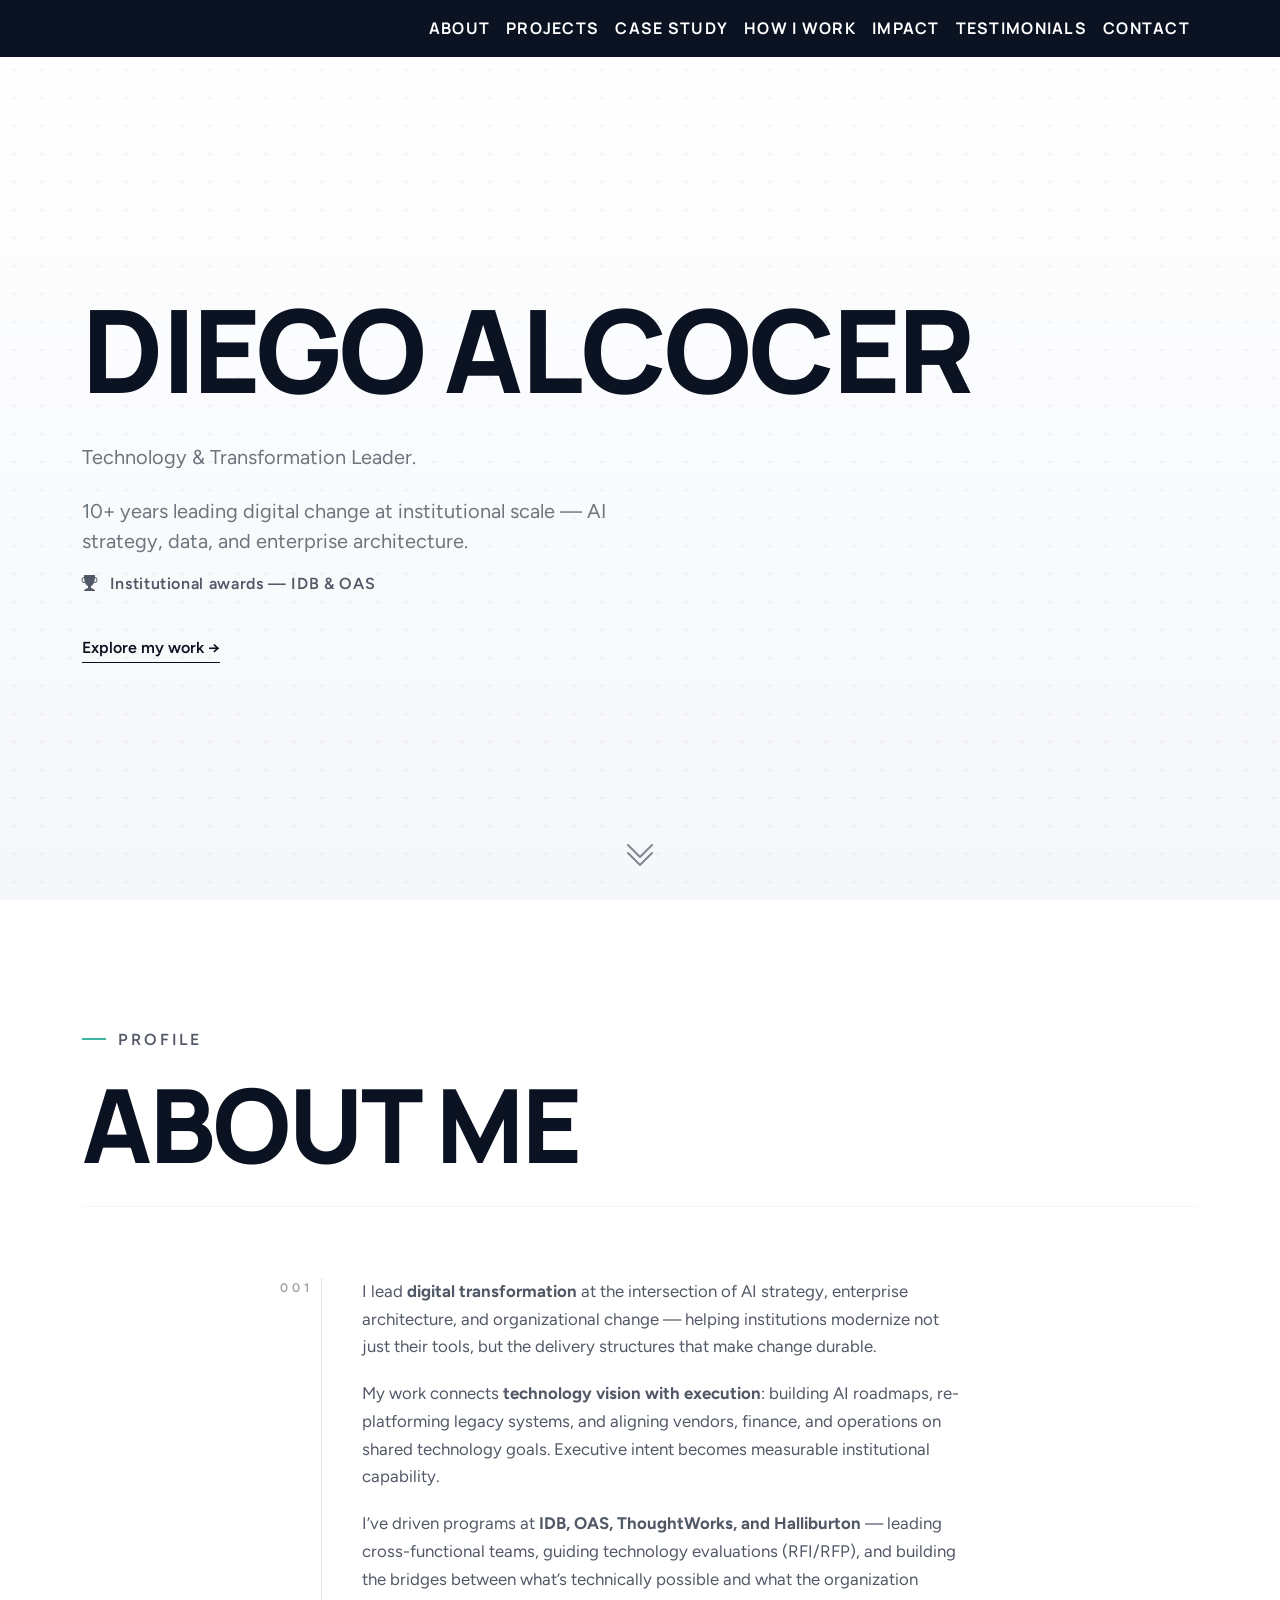
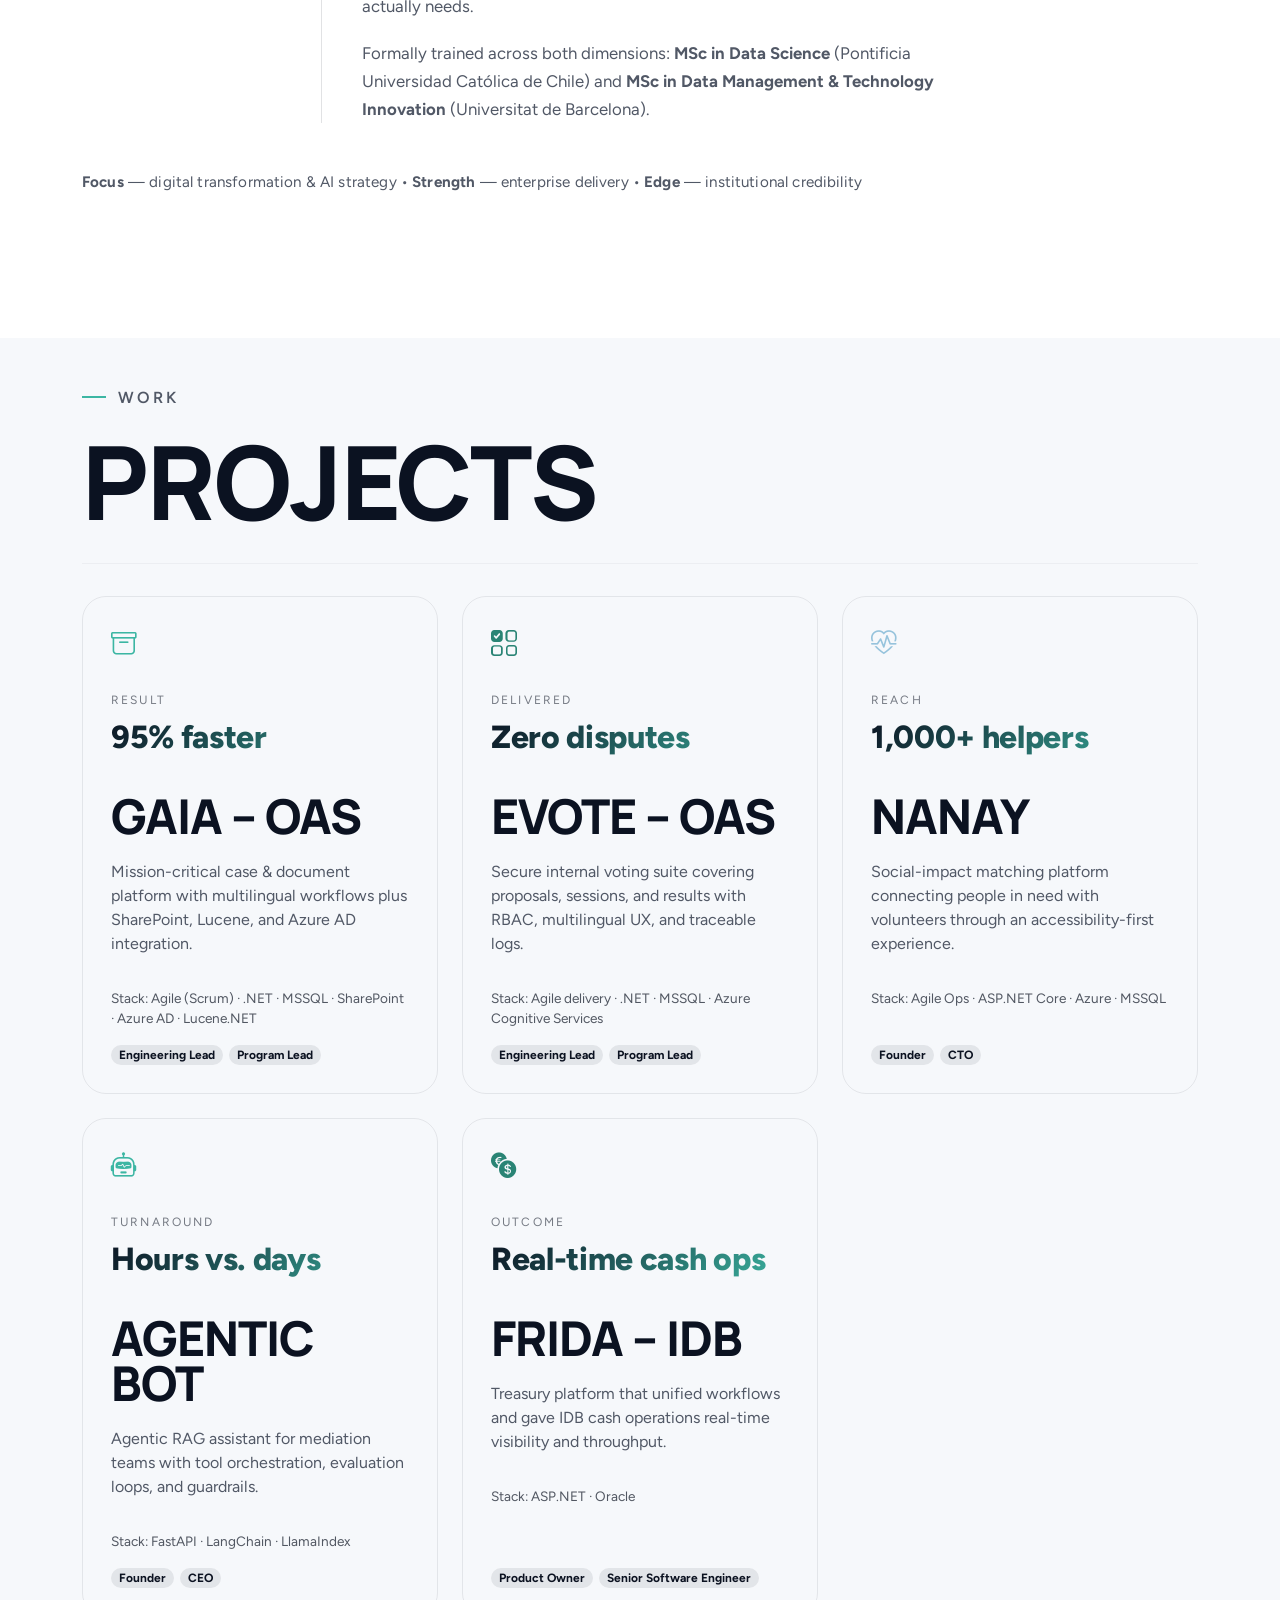
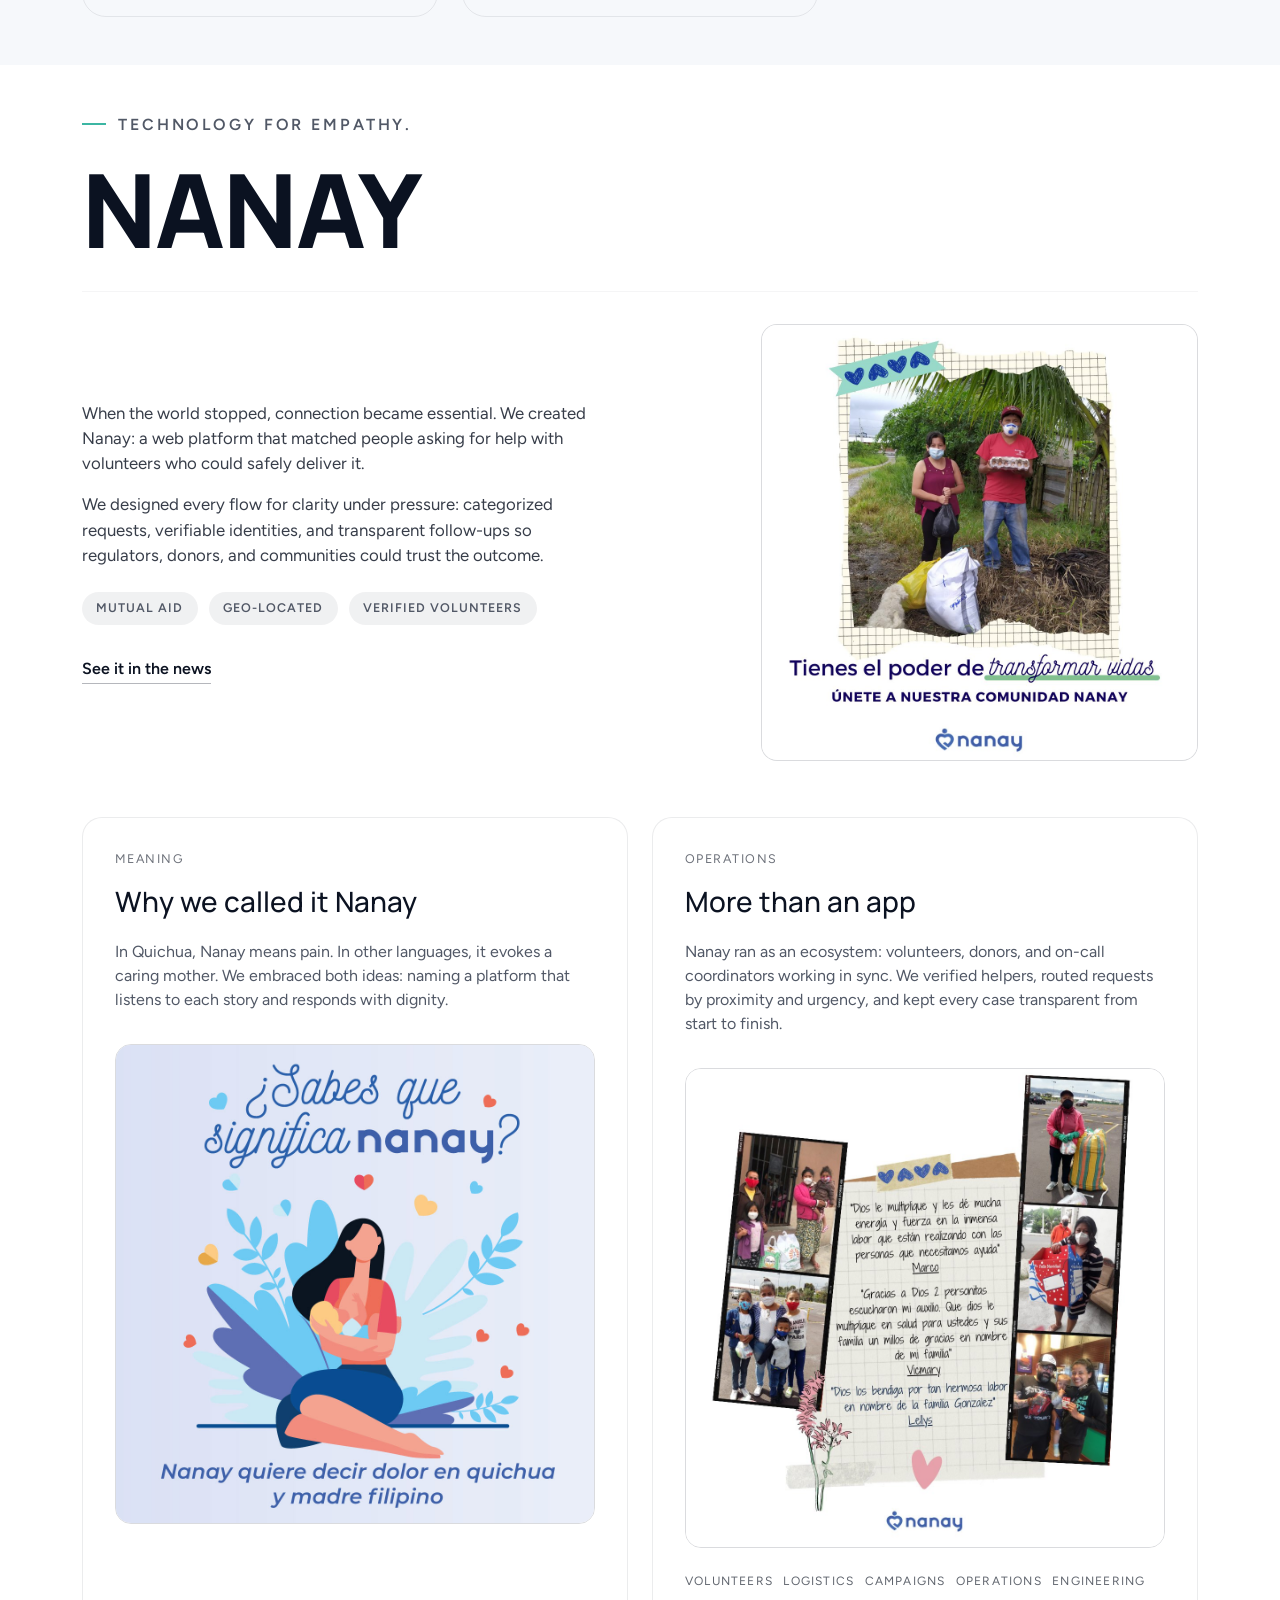
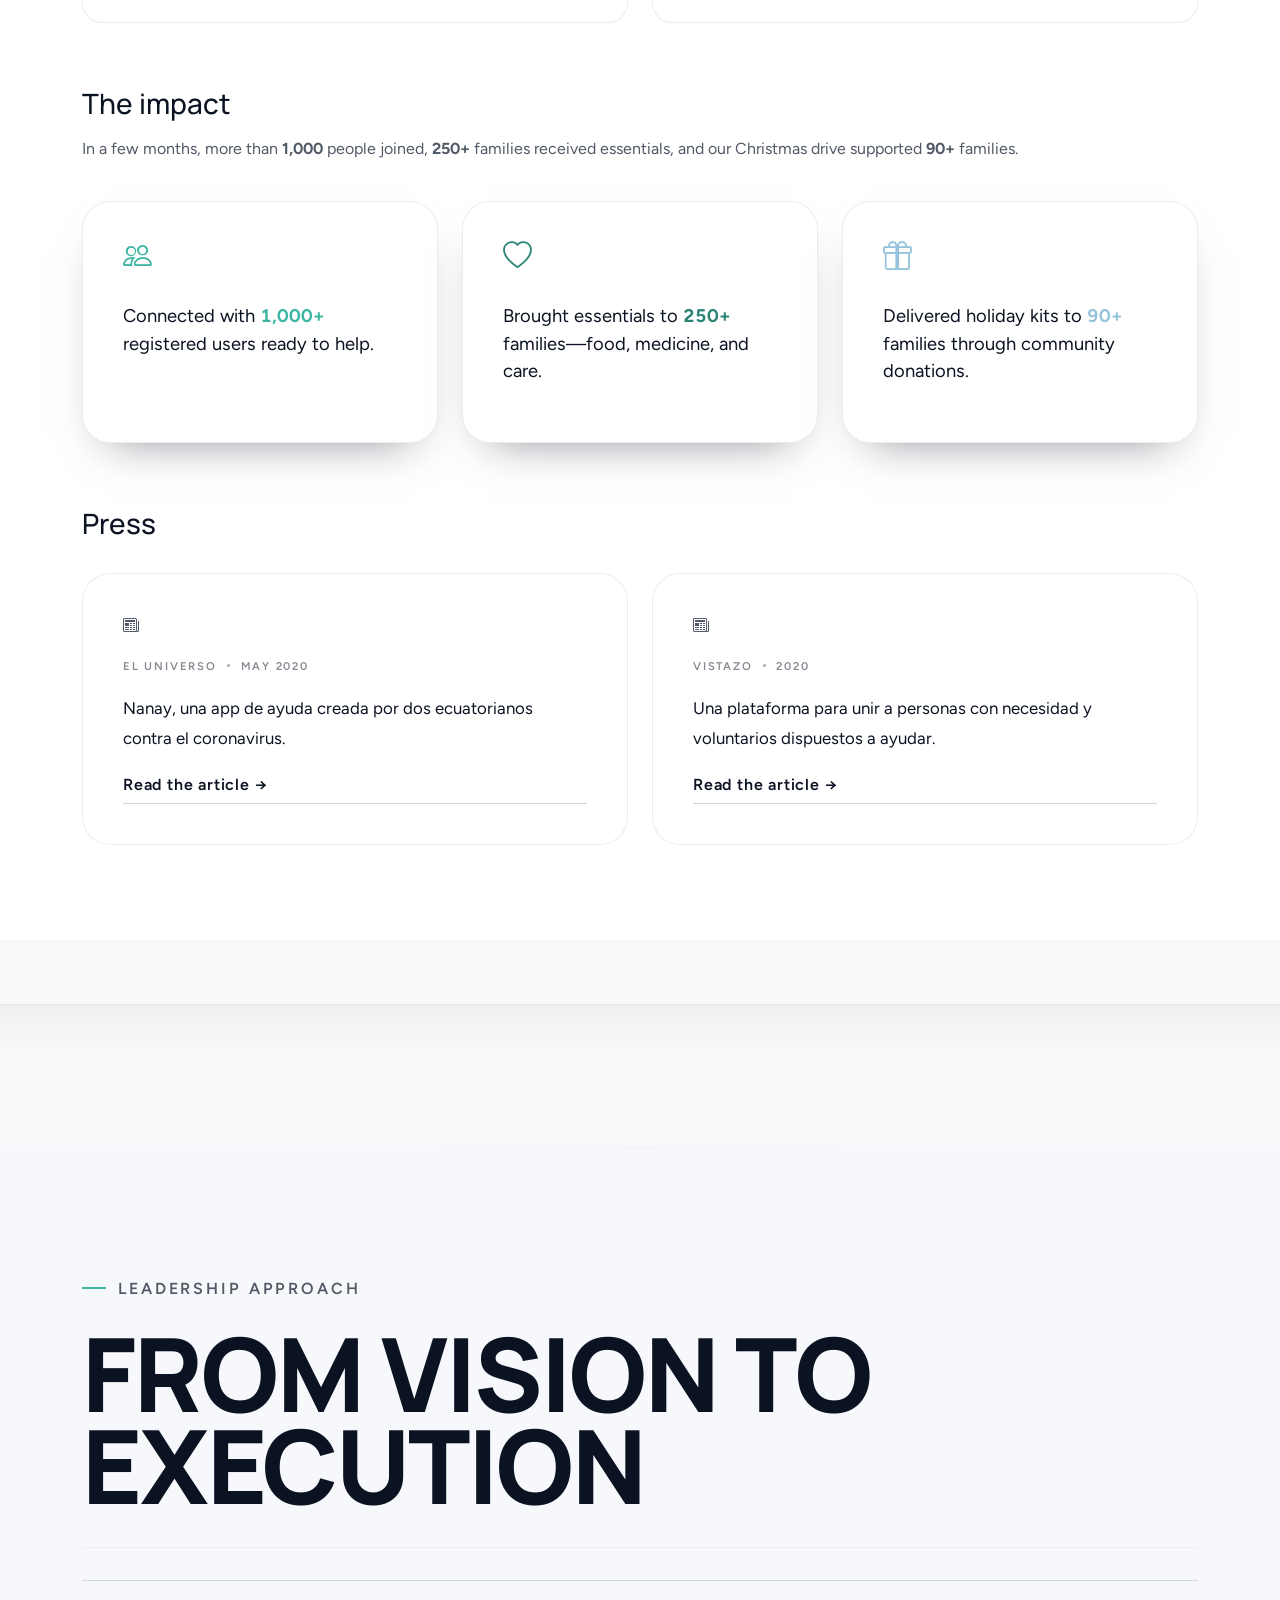
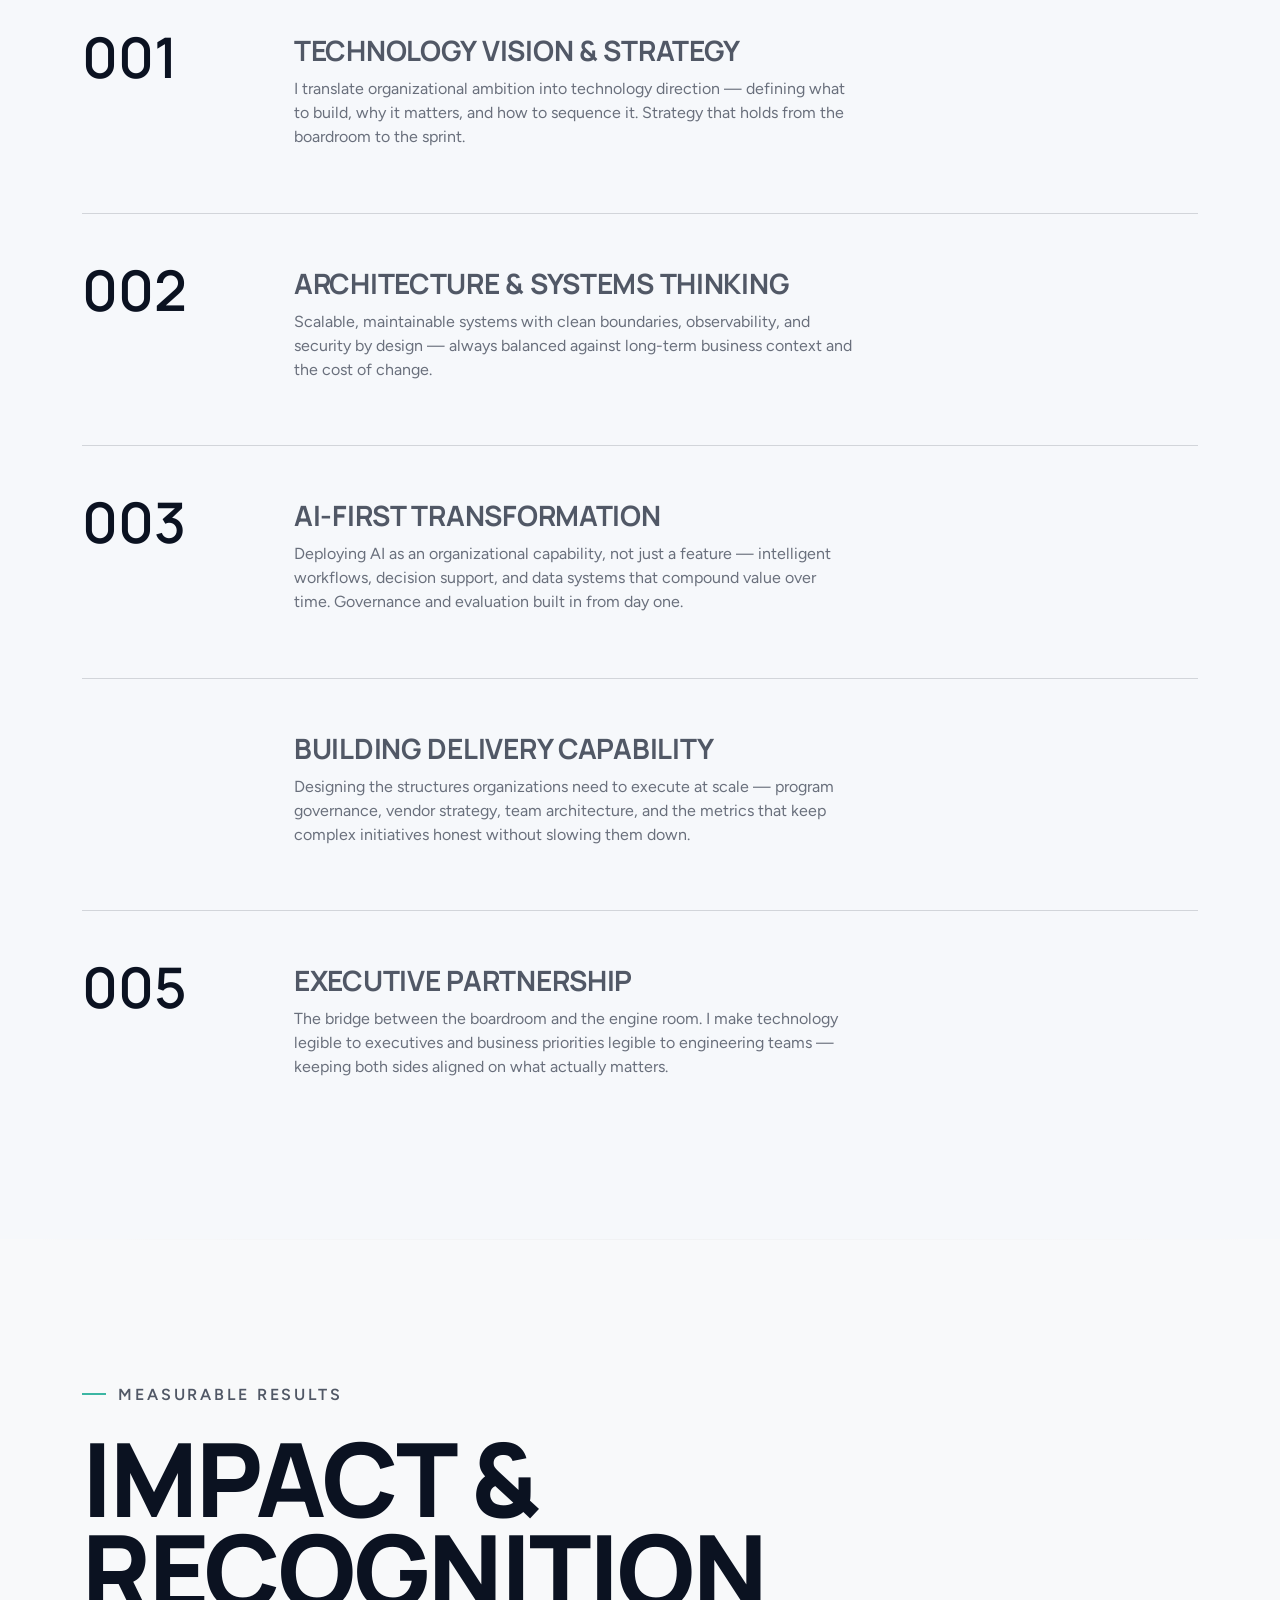
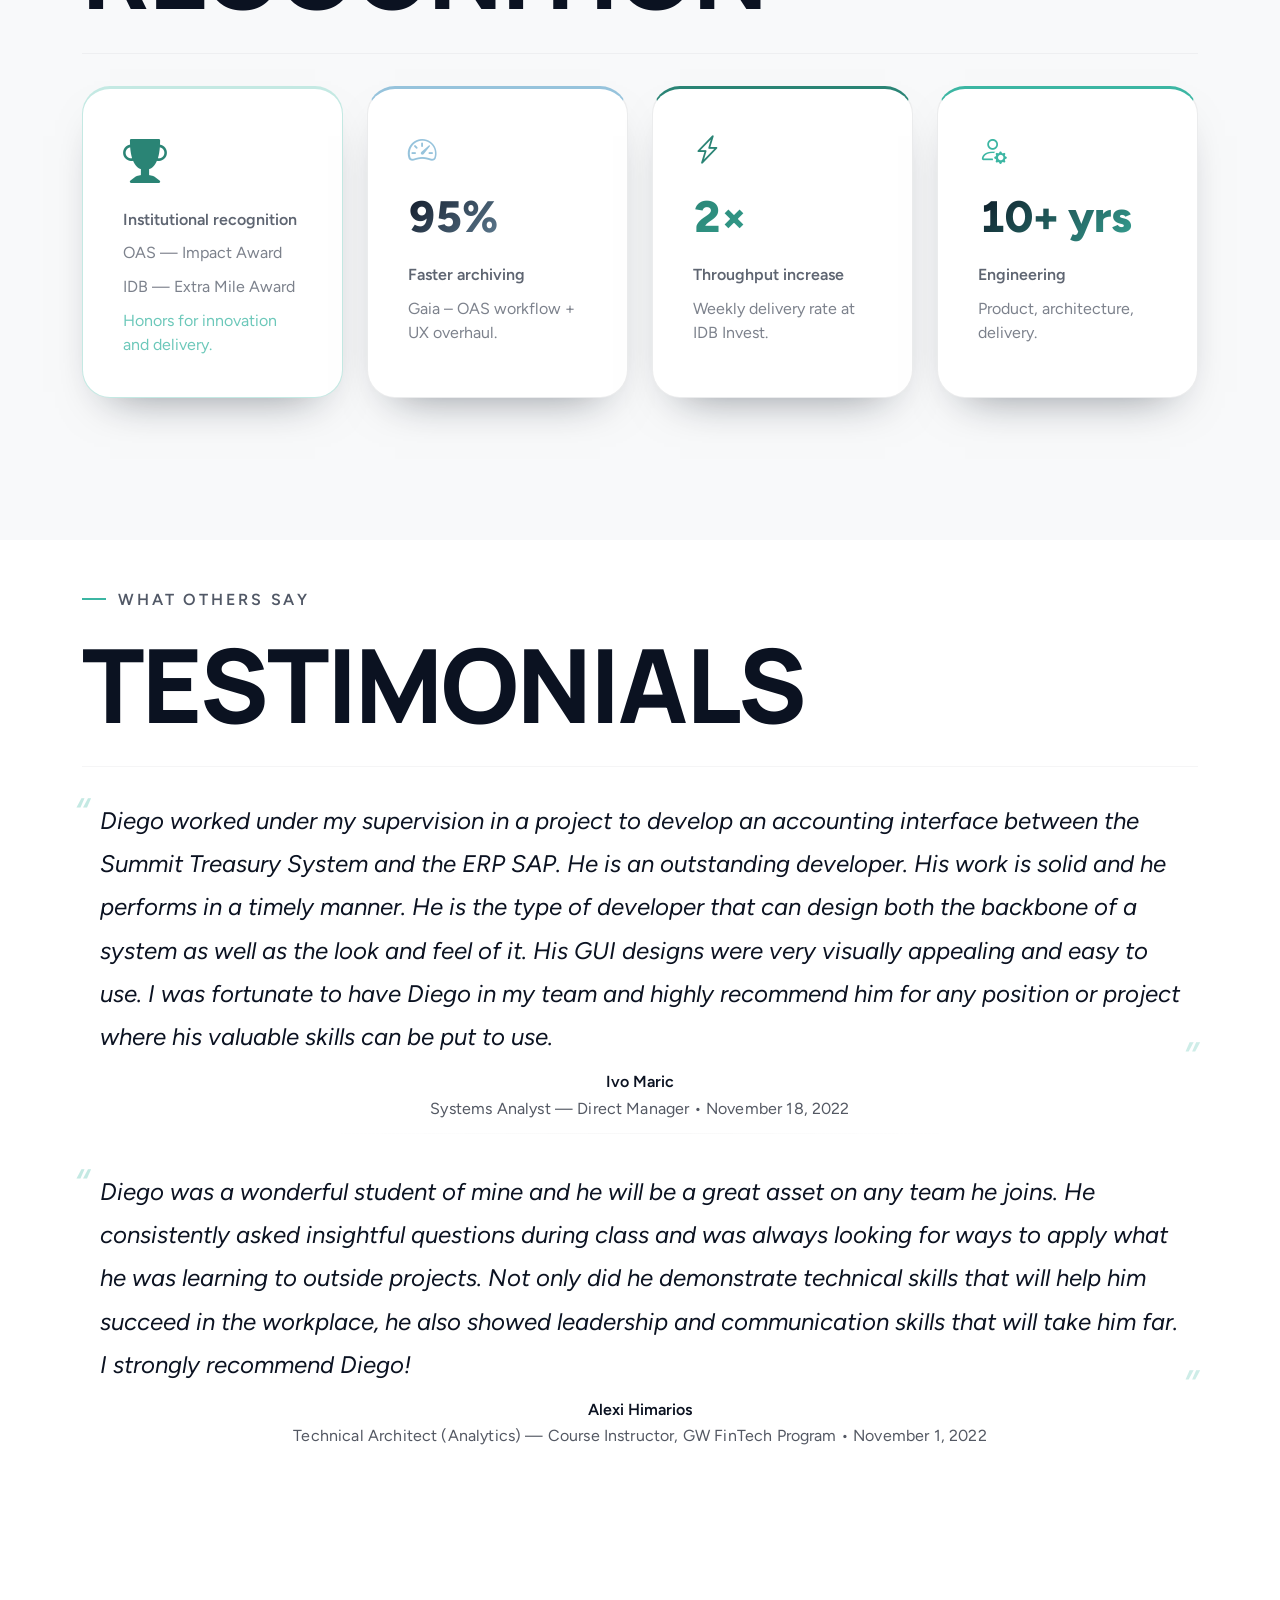
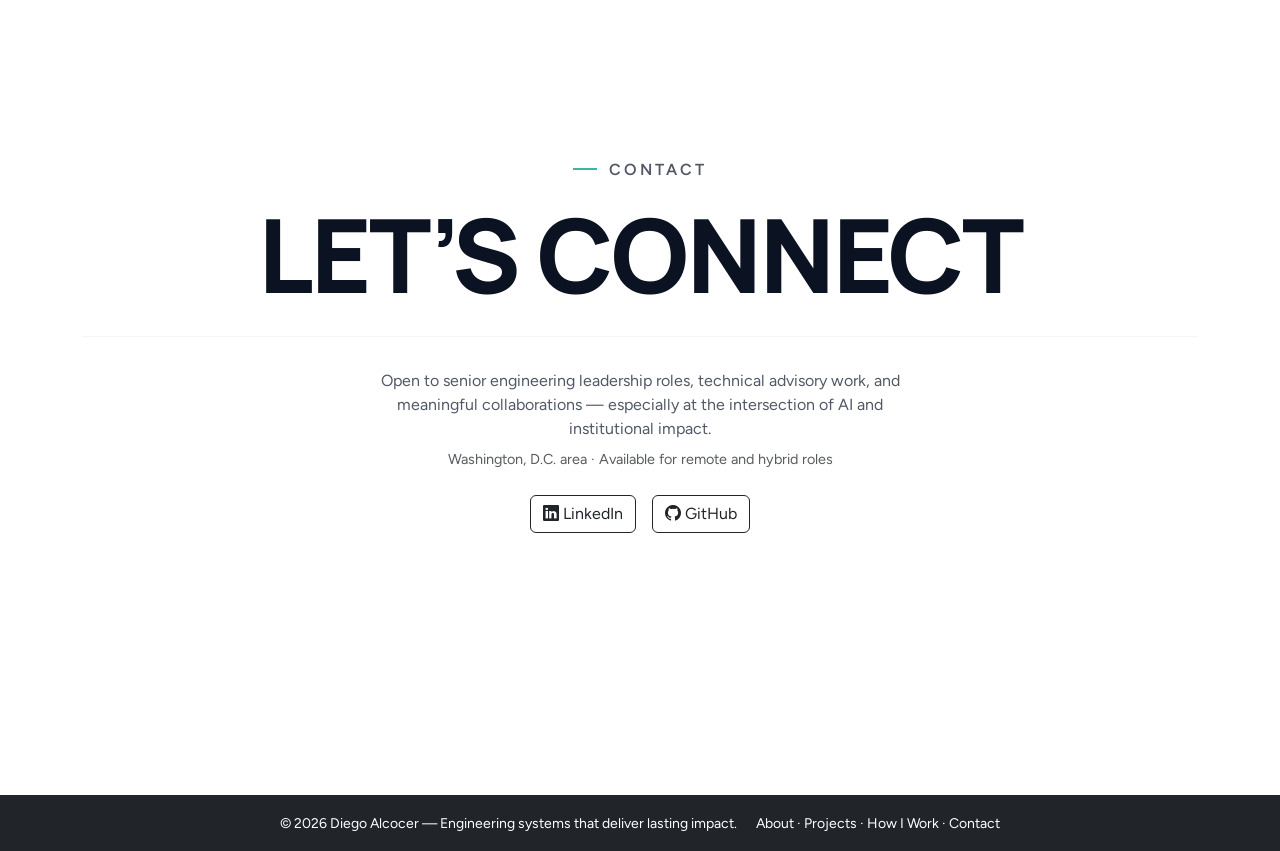
==== commit bdbf67ed: "feat: replace hero graphic with typographic layout; consolidate color system; emil interaction polis" ====
--- a/index.html
+++ b/index.html
@@ -58,9 +58,13 @@
 
     :root {
       --navy: #0b1221;
+      --navy-soft: rgba(11, 18, 33, .7); /* muted navy text */
       --teal: #3cb6a3;
+      --teal-deep: #2a8475;              /* third accent in the in-family ladder */
       --sky: #96c3dc;
       --light: #f5f7fa;
+      --muted: #f6f8fb;                  /* section-muted band */
+      --ink-soft: #515866;               /* secondary body text */
       --hr: rgba(11, 18, 33, .15);
       --ease-apple: cubic-bezier(0.16, 1, 0.3, 1);
       --reveal-distance: 24px;
@@ -75,10 +79,15 @@
     .btn-primary {
       background-color: var(--teal);
       border-color: var(--teal);
+      transition: filter 160ms ease-out, transform 160ms ease-out;
     }
 
     .btn-primary:hover {
       filter: brightness(1.05);
+    }
+
+    .btn-primary:active {
+      transform: scale(0.97);
     }
 
     .section-title {
@@ -101,7 +110,7 @@
 
     .hero {
       min-height: 100svh;
-      background-color: #f7fafa;
+      background-color: var(--light);
       background-image:
         radial-gradient(circle, rgba(11,18,33,0.07) 1px, transparent 1px),
         linear-gradient(180deg, #ffffff 0%, transparent 100%);
@@ -125,80 +134,6 @@
       object-fit: cover;
     }
 
-    /* Animated network SVG */
-    .hero-network {
-      width: min(360px, 100%);
-      height: auto;
-    }
-
-    /* Edges */
-    .net-edge {
-      stroke: rgba(60, 182, 163, 0.28);
-      stroke-width: 1.2;
-      animation: edgePulse 4s ease-in-out infinite;
-    }
-    .edge-a { animation-delay: 0s; }
-    .edge-b { animation-delay: .5s; }
-    .edge-c { animation-delay: 1s; }
-    .edge-d { animation-delay: 1.5s; }
-    .edge-e { animation-delay: 2s; }
-    .edge-f { animation-delay: 2.5s; }
-    .edge-g { animation-delay: .3s; }
-    .edge-h { animation-delay: .8s; }
-    .edge-i { animation-delay: 1.3s; }
-    .edge-j { animation-delay: 1.8s; }
-    .edge-k { animation-delay: 2.3s; }
-    .edge-l { animation-delay: 2.8s; }
-    .edge-m { animation-delay: .1s; }
-
-    @keyframes edgePulse {
-      0%, 100% { stroke-opacity: 0.18; }
-      50%       { stroke-opacity: 0.6;  }
-    }
-
-    /* Node base */
-    .net-node {
-      animation: nodePulse 3.5s ease-in-out infinite;
-    }
-
-    /* Node variants */
-    .node-hub {
-      fill: #3cb6a3;
-      stroke: #0b1221;
-      stroke-width: 2;
-      animation-duration: 2.8s;
-    }
-    .node-secondary {
-      fill: #96c3dc;
-      stroke: #3cb6a3;
-      stroke-width: 1.5;
-      animation-delay: .3s;
-    }
-    .node-teal-light {
-      fill: rgba(60, 182, 163, 0.55);
-      stroke: #3cb6a3;
-      stroke-width: 1;
-    }
-    .node-sky {
-      fill: rgba(150, 195, 220, 0.6);
-      stroke: #96c3dc;
-      stroke-width: 1;
-    }
-    .node-outer {
-      fill: rgba(11, 18, 33, 0.12);
-      stroke: rgba(60, 182, 163, 0.45);
-      stroke-width: 1;
-    }
-
-    @keyframes nodePulse {
-      0%, 100% { opacity: 0.7;  transform: scale(1);    }
-      50%       { opacity: 1;   transform: scale(1.12); }
-    }
-
-    @media (prefers-reduced-motion: reduce) {
-      .net-node, .net-edge { animation: none; }
-    }
-
     @supports (height: 100dvh) {
       .section-full { min-height: 100dvh; }
       .hero         { min-height: 100dvh; }
@@ -227,7 +162,7 @@
       text-decoration: none;
       border-bottom: 1px solid var(--navy);
       padding-bottom: 2px;
-      transition: all 0.2s var(--ease-apple);
+      transition: color 0.2s var(--ease-apple), border-color 0.2s var(--ease-apple), transform 0.12s ease-out;
       color: var(--navy);
       display: inline-block;
     }
@@ -235,6 +170,10 @@
     .hero-cta:hover {
       border-bottom-color: var(--teal);
       color: var(--teal);
+    }
+
+    .hero-cta:active {
+      transform: scale(0.97);
     }
 
     /* About section refinements */
@@ -430,14 +369,16 @@
       transition: transform .3s var(--ease-apple);
     }
 
-    .project-card:hover {
-      transform: scale(1.02);
+    @media (hover: hover) and (pointer: fine) {
+      .project-card:hover {
+        transform: scale(1.02);
+      }
     }
 
 
 
     /* body{
-    color: #081b43;
+    color: var(--navy);
 } */
     .navbar-brand img {
       height: 50px;
@@ -528,9 +469,9 @@
     }
 
     .gradient-text-darkblue {
-      color: #111c41;
+      color: var(--navy);
       /* Fallback color */
-      background: linear-gradient(to right, #111c41, #96c3dc, #6db3a3);
+      background: linear-gradient(to right, var(--navy), var(--sky), var(--teal));
       -webkit-background-clip: text;
       /* For Safari */
       background-clip: text;
@@ -551,7 +492,7 @@
     #projects .project-card {
       border-radius: 24px;
       padding: 1.75rem;
-      border: 1px solid rgba(15, 23, 42, 0.08);
+      border: 1px solid rgba(11, 18, 33, 0.08);
       box-shadow: none; /* flattened */
       display: flex;
       flex-direction: column;
@@ -560,9 +501,11 @@
       height: 100%;
     }
 
-    #projects .project-card:hover {
-      transform: translateY(-4px);
-      box-shadow: 0 20px 40px -20px rgba(60, 182, 163, 0.28);
+    @media (hover: hover) and (pointer: fine) {
+      #projects .project-card:hover {
+        transform: translateY(-4px);
+        box-shadow: 0 20px 40px -20px rgba(60, 182, 163, 0.28);
+      }
     }
 
     @media (prefers-reduced-motion: reduce) {
@@ -573,11 +516,13 @@
       font-size: 1.6rem;
       color: var(--navy);
     }
-    #projects .project-card-icon.accent-sky { color: #7b87ff; }
-    #projects .project-card-icon.accent-violet { color: #a985ff; }
-    #projects .project-card-icon.accent-rose { color: #ff86b1; }
-    #projects .project-card-icon.accent-mint { color: #3dcfb0; }
-    #projects .project-card-icon.accent-amber { color: #f6a85d; }
+    /* In-family accent ladder (teal / teal-deep / sky), rotated so adjacent cards differ.
+       Class names are legacy; the colours are now all on-brand. */
+    #projects .project-card-icon.accent-sky    { color: var(--teal); }
+    #projects .project-card-icon.accent-violet { color: var(--teal-deep); }
+    #projects .project-card-icon.accent-rose   { color: var(--sky); }
+    #projects .project-card-icon.accent-mint   { color: var(--teal); }
+    #projects .project-card-icon.accent-amber  { color: var(--teal-deep); }
 
     #projects .project-stat {
       display: flex;
@@ -606,7 +551,7 @@
 
     #projects .project-stack {
       font-size: .85rem;
-      color: rgba(16, 34, 65, 0.7);
+      color: var(--navy-soft);
     }
 
     #projects .project-tags {
@@ -618,7 +563,7 @@
 
     #projects .project-tags .badge {
       background: rgba(10, 18, 33, 0.08);
-      color: #0a1221;
+      color: var(--navy);
     }
 
     /* --- Nanay case study --- */
@@ -795,9 +740,11 @@
       transition: transform .25s var(--ease-apple), box-shadow .25s var(--ease-apple);
     }
 
-    #nanay .nanay-stat-card:hover {
-      transform: translateY(-4px);
-      box-shadow: 0 25px 55px -25px rgba(60, 182, 163, 0.28);
+    @media (hover: hover) and (pointer: fine) {
+      #nanay .nanay-stat-card:hover {
+        transform: translateY(-4px);
+        box-shadow: 0 25px 55px -25px rgba(60, 182, 163, 0.28);
+      }
     }
 
     #nanay .nanay-card-icon {
@@ -808,7 +755,7 @@
     #nanay .nanay-card-copy {
       font-size: 1.15rem;
       line-height: 1.5;
-      color: #0f172a;
+      color: var(--navy);
       max-width: 32ch;
     }
 
@@ -817,9 +764,9 @@
       display: inline-block;
     }
 
-    #nanay .accent-purple { color: #7a5cff; }
-    #nanay .accent-orange { color: #ff7a18; }
-    #nanay .accent-teal { color: #00a6c2; }
+    #nanay .accent-purple { color: var(--teal); }
+    #nanay .accent-orange { color: var(--teal-deep); }
+    #nanay .accent-teal   { color: var(--sky); }
 
     #nanay .nanay-scope {
       display: flex;
@@ -906,8 +853,10 @@
       color: var(--teal);
     }
 
-    #nanay .press-link:hover::after {
-      transform: translateX(4px);
+    @media (hover: hover) and (pointer: fine) {
+      #nanay .press-link:hover::after {
+        transform: translateX(4px);
+      }
     }
 
     /* Nanay section divider */
@@ -1006,29 +955,31 @@
       border-top: 3px solid transparent;
     }
 
-    .impact-tile:hover {
-      transform: translateY(-4px);
-      box-shadow: 0 25px 55px -25px rgba(60, 182, 163, 0.32);
+    @media (hover: hover) and (pointer: fine) {
+      .impact-tile:hover {
+        transform: translateY(-4px);
+        box-shadow: 0 25px 55px -25px rgba(60, 182, 163, 0.32);
+      }
     }
 
     /* Impact tile color personalities */
-    .impact-tile.tile-speed { border-top-color: #2563eb; }
-    .impact-tile.tile-throughput { border-top-color: #ff7a18; }
+    .impact-tile.tile-speed { border-top-color: var(--sky); }
+    .impact-tile.tile-throughput { border-top-color: var(--teal-deep); }
     .impact-tile.tile-experience { border-top-color: var(--teal); }
 
     .impact-tile.tile-speed .kpi {
-      background: linear-gradient(135deg, #1e40af, #3b82f6);
+      background: linear-gradient(135deg, var(--navy), var(--sky));
       -webkit-background-clip: text;
       background-clip: text;
       -webkit-text-fill-color: transparent;
-      color: #2563eb;
+      color: var(--sky);
     }
     .impact-tile.tile-throughput .kpi {
-      background: linear-gradient(135deg, #c2410c, #ff7a18);
+      background: linear-gradient(135deg, var(--teal-deep), var(--teal));
       -webkit-background-clip: text;
       background-clip: text;
       -webkit-text-fill-color: transparent;
-      color: #ff7a18;
+      color: var(--teal-deep);
     }
     .impact-tile.tile-experience .kpi {
       background: linear-gradient(135deg, var(--navy), var(--teal));
@@ -1135,7 +1086,7 @@
     }
 
     .section-muted {
-      background: #f6f8fb;
+      background: var(--muted);
     }
 
     /* --- How I Work (Process) --- */
@@ -1193,10 +1144,10 @@
 
     /* Apple-style accents for cards */
     .accent-teal{ color: var(--teal); }
-    .accent-orange{ color: #ff7a18; }
-    .accent-purple{ color: #7a5cff; }
-    .accent-blue{ color: #2563eb; }
-    .accent-gold{ color: #ffb347; }
+    .accent-orange{ color: var(--teal-deep); }
+    .accent-purple{ color: var(--teal); }
+    .accent-blue{ color: var(--sky); }
+    .accent-gold{ color: var(--teal-deep); }
 
     .nanay-card-icon{ font-size:1.25rem; margin-bottom:.75rem; display:inline-block; }
 
@@ -1343,7 +1294,7 @@
     /* === Typography (Manrope headings / Figtree body) === */
     body {
       font-family: 'Figtree', system-ui, -apple-system, sans-serif;
-      color: #495057;
+      color: var(--ink-soft);
       overflow-x: hidden;           /* NEW: prevents tiny horizontal scroll without touching container widths */
     }
 
@@ -1371,7 +1322,7 @@
     .eyebrow {
       text-transform: uppercase;
       letter-spacing: .18em;
-      color: #6c757d;
+      color: var(--ink-soft);
       font-weight: 600;
     }
     .eyebrow::before {
@@ -1409,13 +1360,13 @@
 
     /* Paragraph tone */
     .lead {
-      color: #333;
+      color: var(--ink-soft);
       font-weight: 400;
       text-shadow: none;
     }
 
     .hero .lead {
-      color: #515866;
+      color: var(--ink-soft);
       text-shadow: none;
     }
 
@@ -1457,17 +1408,23 @@
     }
 
     .contact-buttons a {
-      transition: all 0.2s var(--ease-apple);
-    }
-
-    .contact-buttons a:hover {
-      transform: translateY(-2px);
-      background-color: #333;
-      color: #fff;
+      transition: background-color 0.2s var(--ease-apple), color 0.2s var(--ease-apple), transform 0.2s var(--ease-apple);
+    }
+
+    @media (hover: hover) and (pointer: fine) {
+      .contact-buttons a:hover {
+        transform: translateY(-2px);
+        background-color: var(--navy);
+        color: #fff;
+      }
+    }
+
+    .contact-buttons a:active {
+      transform: scale(0.97);
     }
 
     .contact-buttons a.cv-button {
-      background-color: #015056;
+      background-color: var(--teal-deep);
       color: white;
     }
 
@@ -1641,8 +1598,8 @@
   <!-- Hero Section -->
   <section class="hero">
     <div class="container">
-      <div class="row align-items-center g-5">
-        <div class="col-lg-7 hero-container-align" data-reveal="up">
+      <div class="row">
+        <div class="col-lg-10 hero-container-align" data-reveal="up">
           <h1 class="mega-title mega-title-hero hero-title-align text-center text-lg-start" data-reveal="down"
             style="--reveal-delay: 200ms">Diego Alcocer</h1>
           <p class="lead text-secondary text-center text-lg-start" data-reveal="up" style="--reveal-delay: 400ms">
@@ -1657,81 +1614,6 @@
           <div class="mt-4 text-center text-lg-start" data-reveal="up" style="--reveal-delay: 600ms">
             <a href="#scrollIndicator" class="hero-cta mt-3">Explore my work &rarr;</a>
           </div>
-        </div>
-        <div class="col-lg-5 d-none d-lg-flex justify-content-center align-items-center" data-reveal="left" style="--reveal-delay: 300ms">
-          <svg class="hero-network" viewBox="0 0 380 380" xmlns="http://www.w3.org/2000/svg" aria-hidden="true" role="img">
-            <defs>
-              <radialGradient id="bgGrad" cx="50%" cy="50%" r="50%">
-                <stop offset="0%" stop-color="#f0f7fb" stop-opacity="1"/>
-                <stop offset="100%" stop-color="#ffffff" stop-opacity="0"/>
-              </radialGradient>
-              <filter id="glow">
-                <feGaussianBlur stdDeviation="2.5" result="coloredBlur"/>
-                <feMerge><feMergeNode in="coloredBlur"/><feMergeNode in="SourceGraphic"/></feMerge>
-              </filter>
-            </defs>
-
-            <!-- Soft background wash -->
-            <circle cx="190" cy="190" r="180" fill="url(#bgGrad)"/>
-
-            <!-- ── Edges ── -->
-            <!-- Hub connections -->
-            <line x1="175" y1="175" x2="285" y2="115" class="net-edge edge-a"/>
-            <line x1="175" y1="175" x2="95"  y2="105" class="net-edge edge-b"/>
-            <line x1="175" y1="175" x2="255" y2="225" class="net-edge edge-c"/>
-            <line x1="175" y1="175" x2="115" y2="235" class="net-edge edge-d"/>
-            <line x1="175" y1="175" x2="75"  y2="175" class="net-edge edge-e"/>
-            <line x1="175" y1="175" x2="185" y2="295" class="net-edge edge-f"/>
-            <!-- Secondary connections -->
-            <line x1="285" y1="115" x2="315" y2="205" class="net-edge edge-g"/>
-            <line x1="285" y1="115" x2="235" y2="60"  class="net-edge edge-h"/>
-            <line x1="255" y1="225" x2="315" y2="205" class="net-edge edge-i"/>
-            <line x1="115" y1="235" x2="185" y2="295" class="net-edge edge-j"/>
-            <line x1="95"  y1="105" x2="235" y2="60"  class="net-edge edge-k"/>
-            <line x1="75"  y1="175" x2="60"  y2="280" class="net-edge edge-l"/>
-            <line x1="185" y1="295" x2="60"  y2="280" class="net-edge edge-m"/>
-
-            <!-- ── Travelling pulses (animateMotion on paths) ── -->
-            <circle r="3" fill="#3cb6a3" opacity="0.9" filter="url(#glow)">
-              <animateMotion dur="3s" repeatCount="indefinite" begin="0s">
-                <mpath href="#path-hub-a"/>
-              </animateMotion>
-            </circle>
-            <circle r="2.5" fill="#96c3dc" opacity="0.85">
-              <animateMotion dur="4s" repeatCount="indefinite" begin="1.2s">
-                <mpath href="#path-hub-c"/>
-              </animateMotion>
-            </circle>
-            <circle r="2" fill="#3cb6a3" opacity="0.7">
-              <animateMotion dur="3.5s" repeatCount="indefinite" begin="2s">
-                <mpath href="#path-hub-d"/>
-              </animateMotion>
-            </circle>
-
-            <!-- Hidden paths for animateMotion -->
-            <path id="path-hub-a" d="M175,175 L285,115" fill="none"/>
-            <path id="path-hub-c" d="M175,175 L255,225 L315,205" fill="none"/>
-            <path id="path-hub-d" d="M95,105 L175,175 L115,235 L185,295" fill="none"/>
-
-            <!-- ── Nodes ── -->
-            <!-- Primary hub — largest, teal -->
-            <circle cx="175" cy="175" r="11" class="net-node node-hub" filter="url(#glow)"/>
-
-            <!-- Secondary hub — sky, slightly smaller -->
-            <circle cx="285" cy="115" r="8" class="net-node node-secondary"/>
-
-            <!-- Tertiary nodes — mix of teal light and sky -->
-            <circle cx="95"  cy="105" r="6.5" class="net-node node-teal-light" style="animation-delay:.4s"/>
-            <circle cx="255" cy="225" r="6"   class="net-node node-sky"        style="animation-delay:.8s"/>
-            <circle cx="115" cy="235" r="6"   class="net-node node-teal-light" style="animation-delay:1.2s"/>
-            <circle cx="75"  cy="175" r="5.5" class="net-node node-sky"        style="animation-delay:1.6s"/>
-            <circle cx="185" cy="295" r="5.5" class="net-node node-teal-light" style="animation-delay:.6s"/>
-
-            <!-- Outer nodes — smallest -->
-            <circle cx="315" cy="205" r="4.5" class="net-node node-outer"     style="animation-delay:2s"/>
-            <circle cx="235" cy="60"  r="4"   class="net-node node-outer"     style="animation-delay:1s"/>
-            <circle cx="60"  cy="280" r="4"   class="net-node node-outer"     style="animation-delay:1.8s"/>
-          </svg>
         </div>
       </div>
     </div>
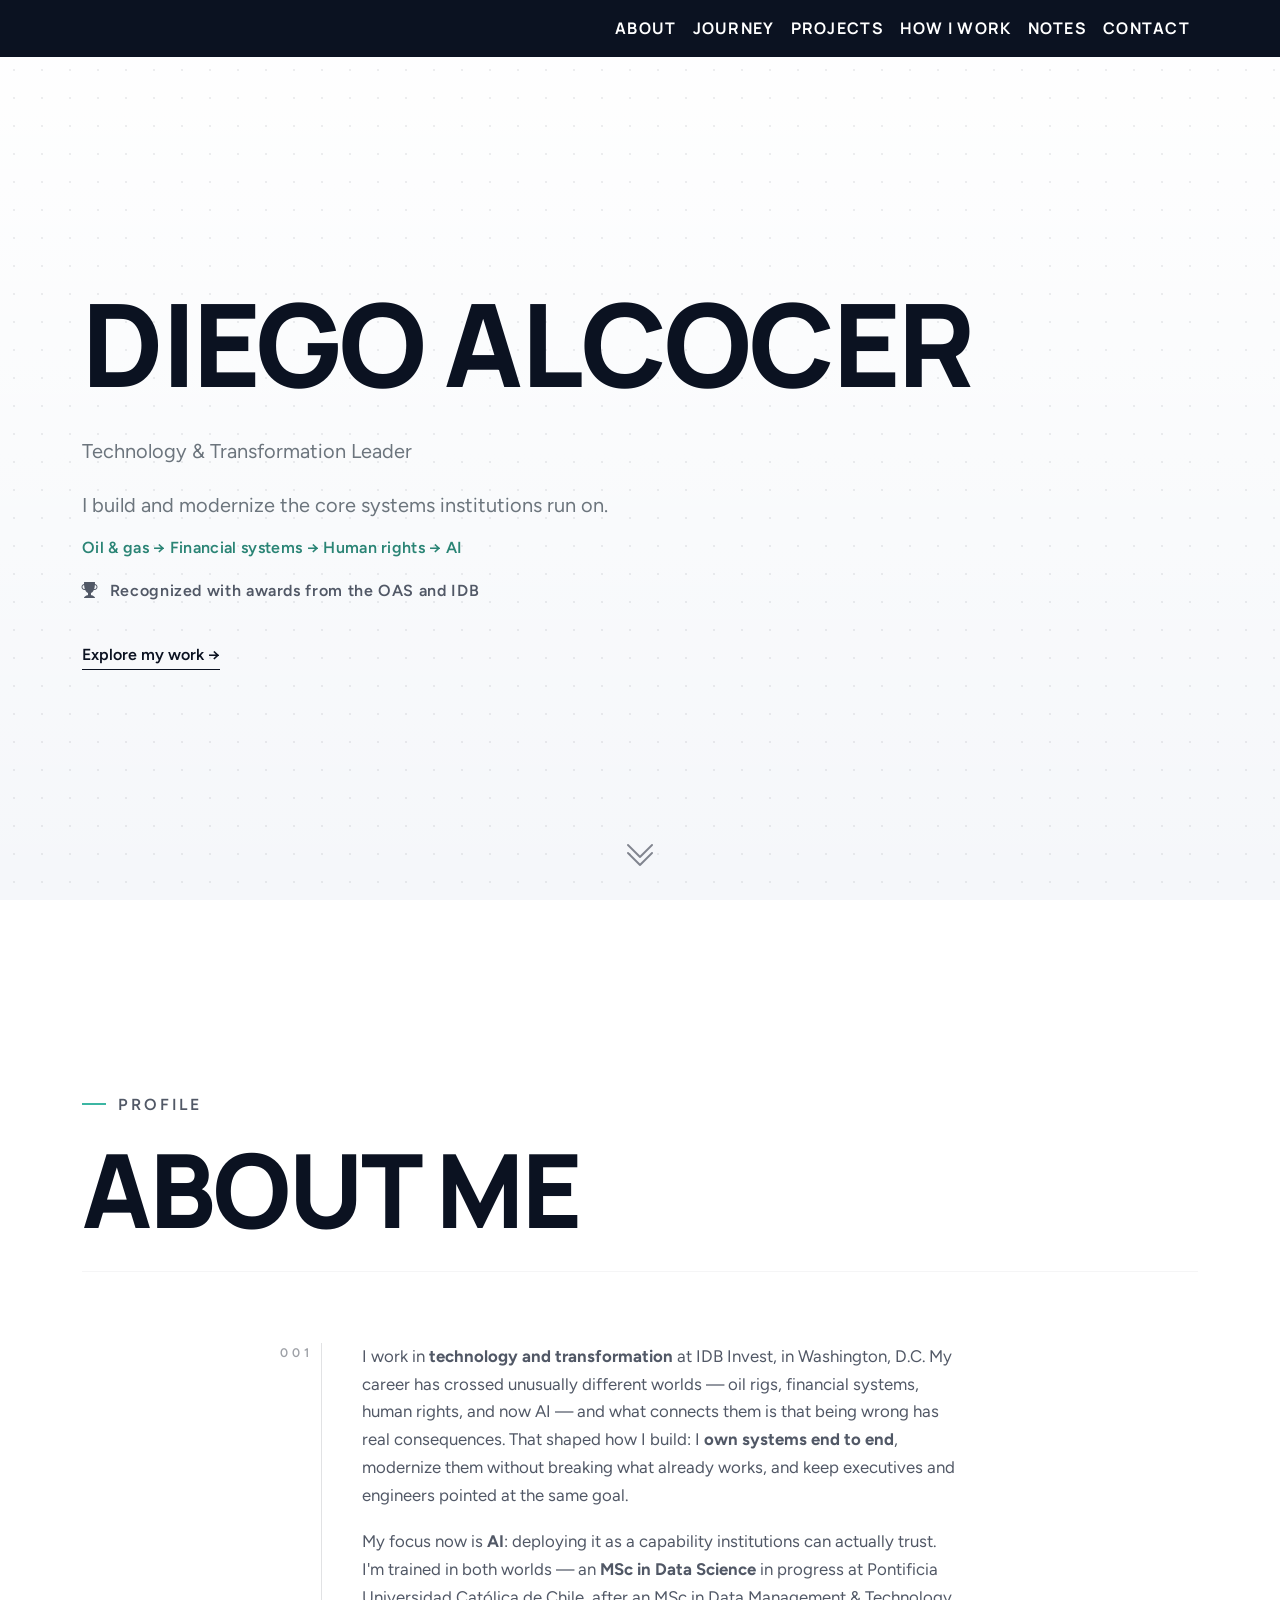
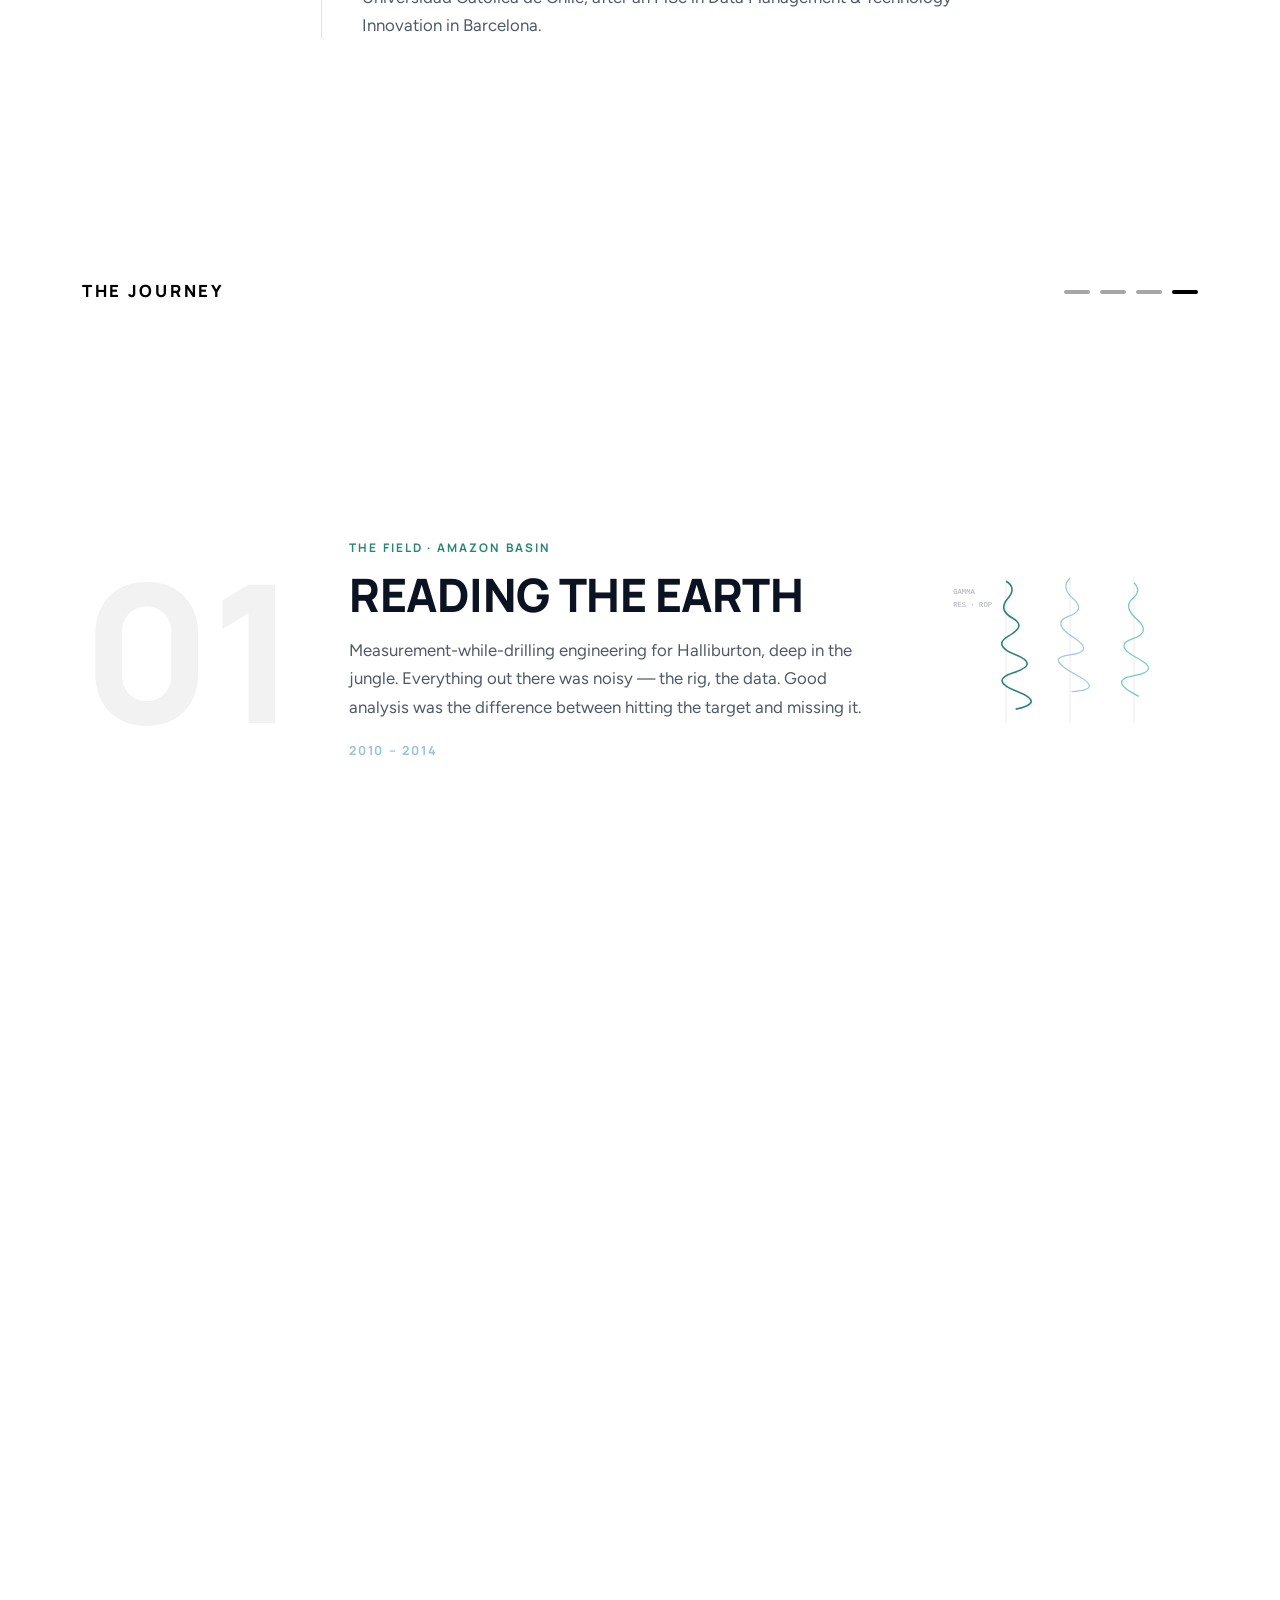
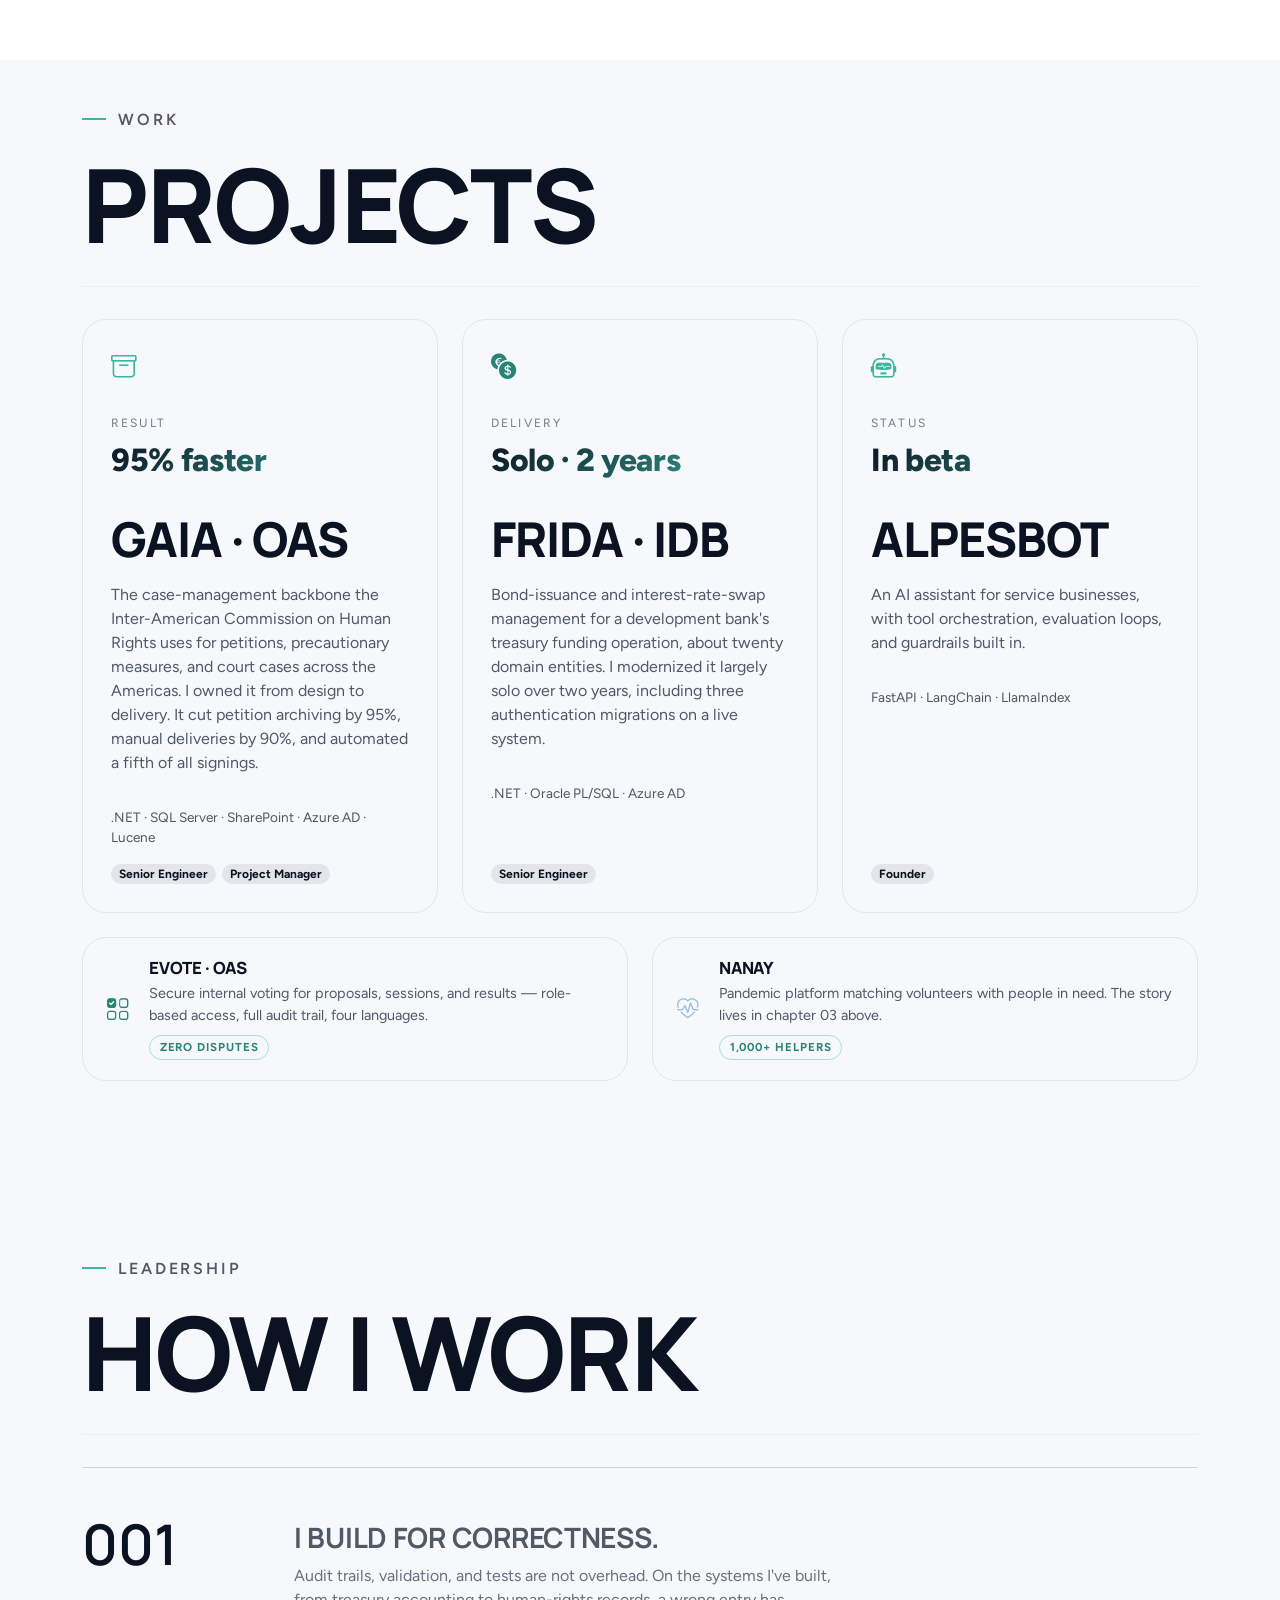
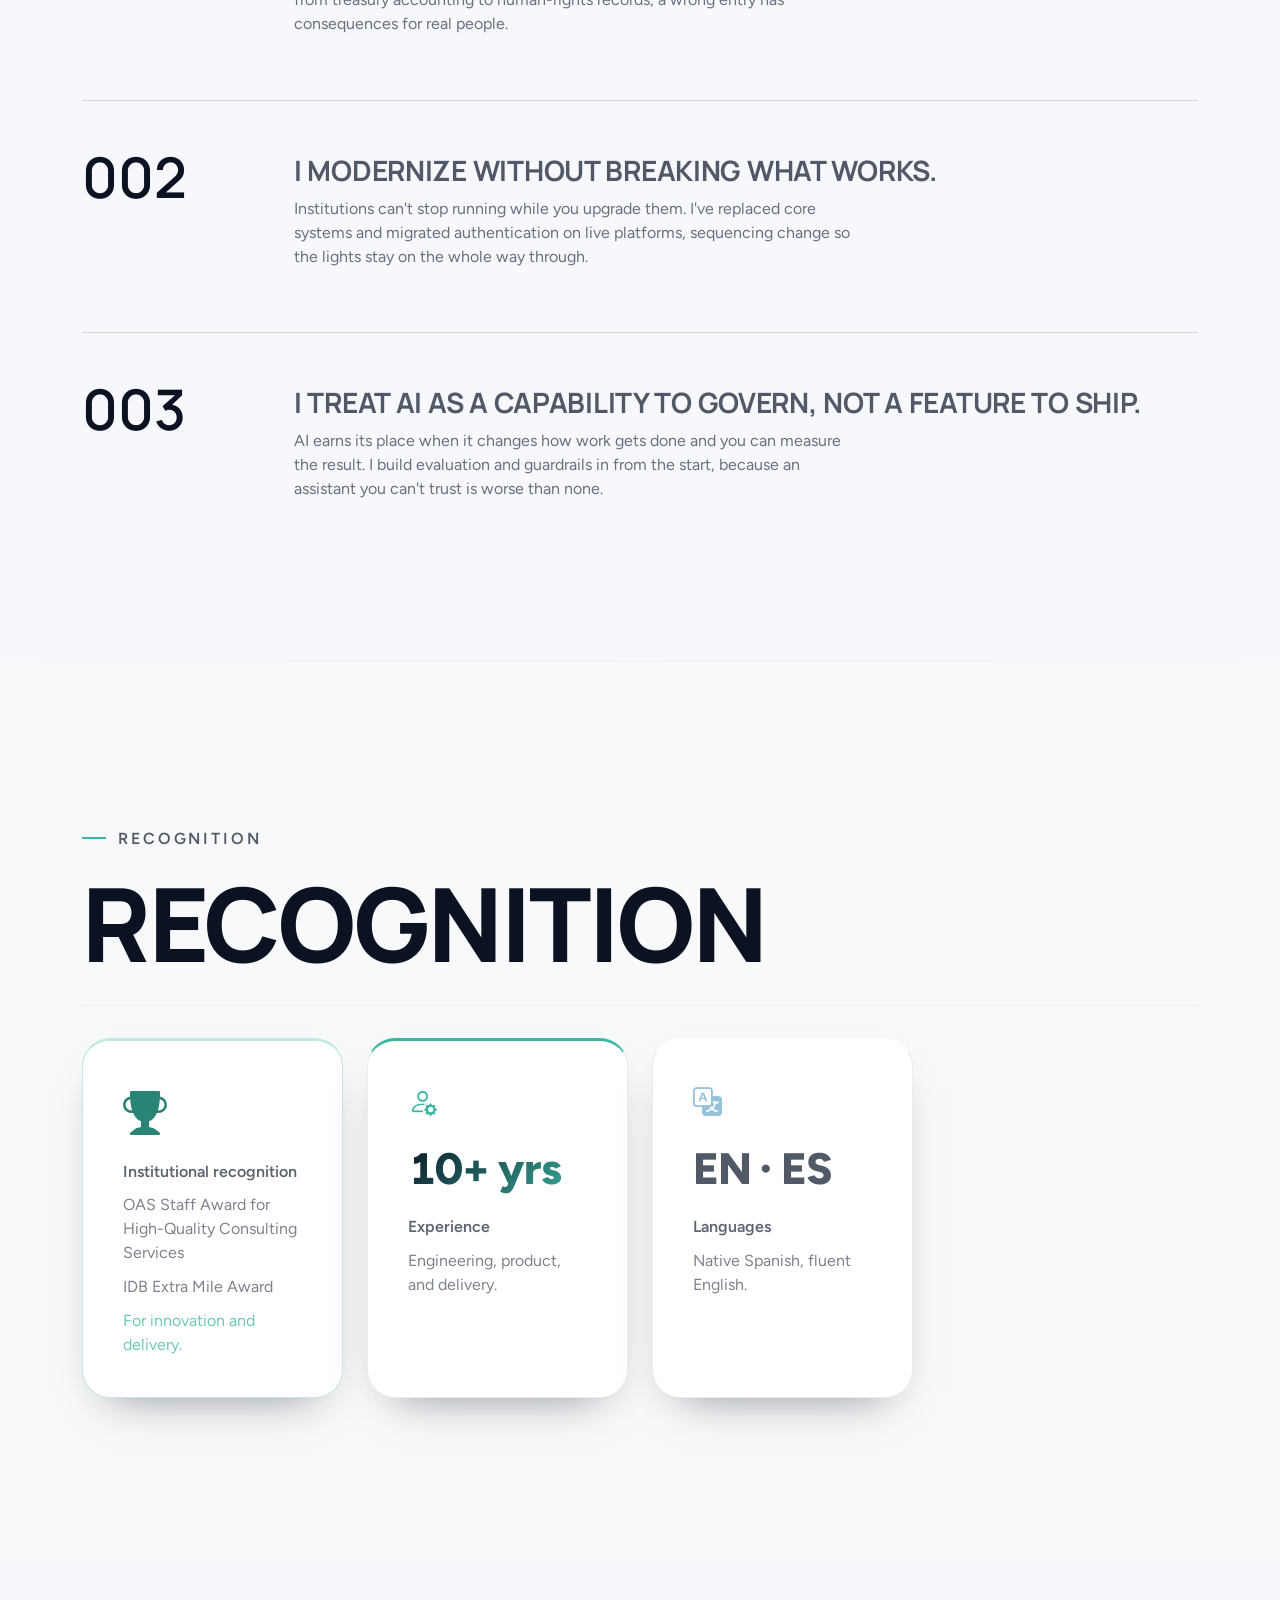
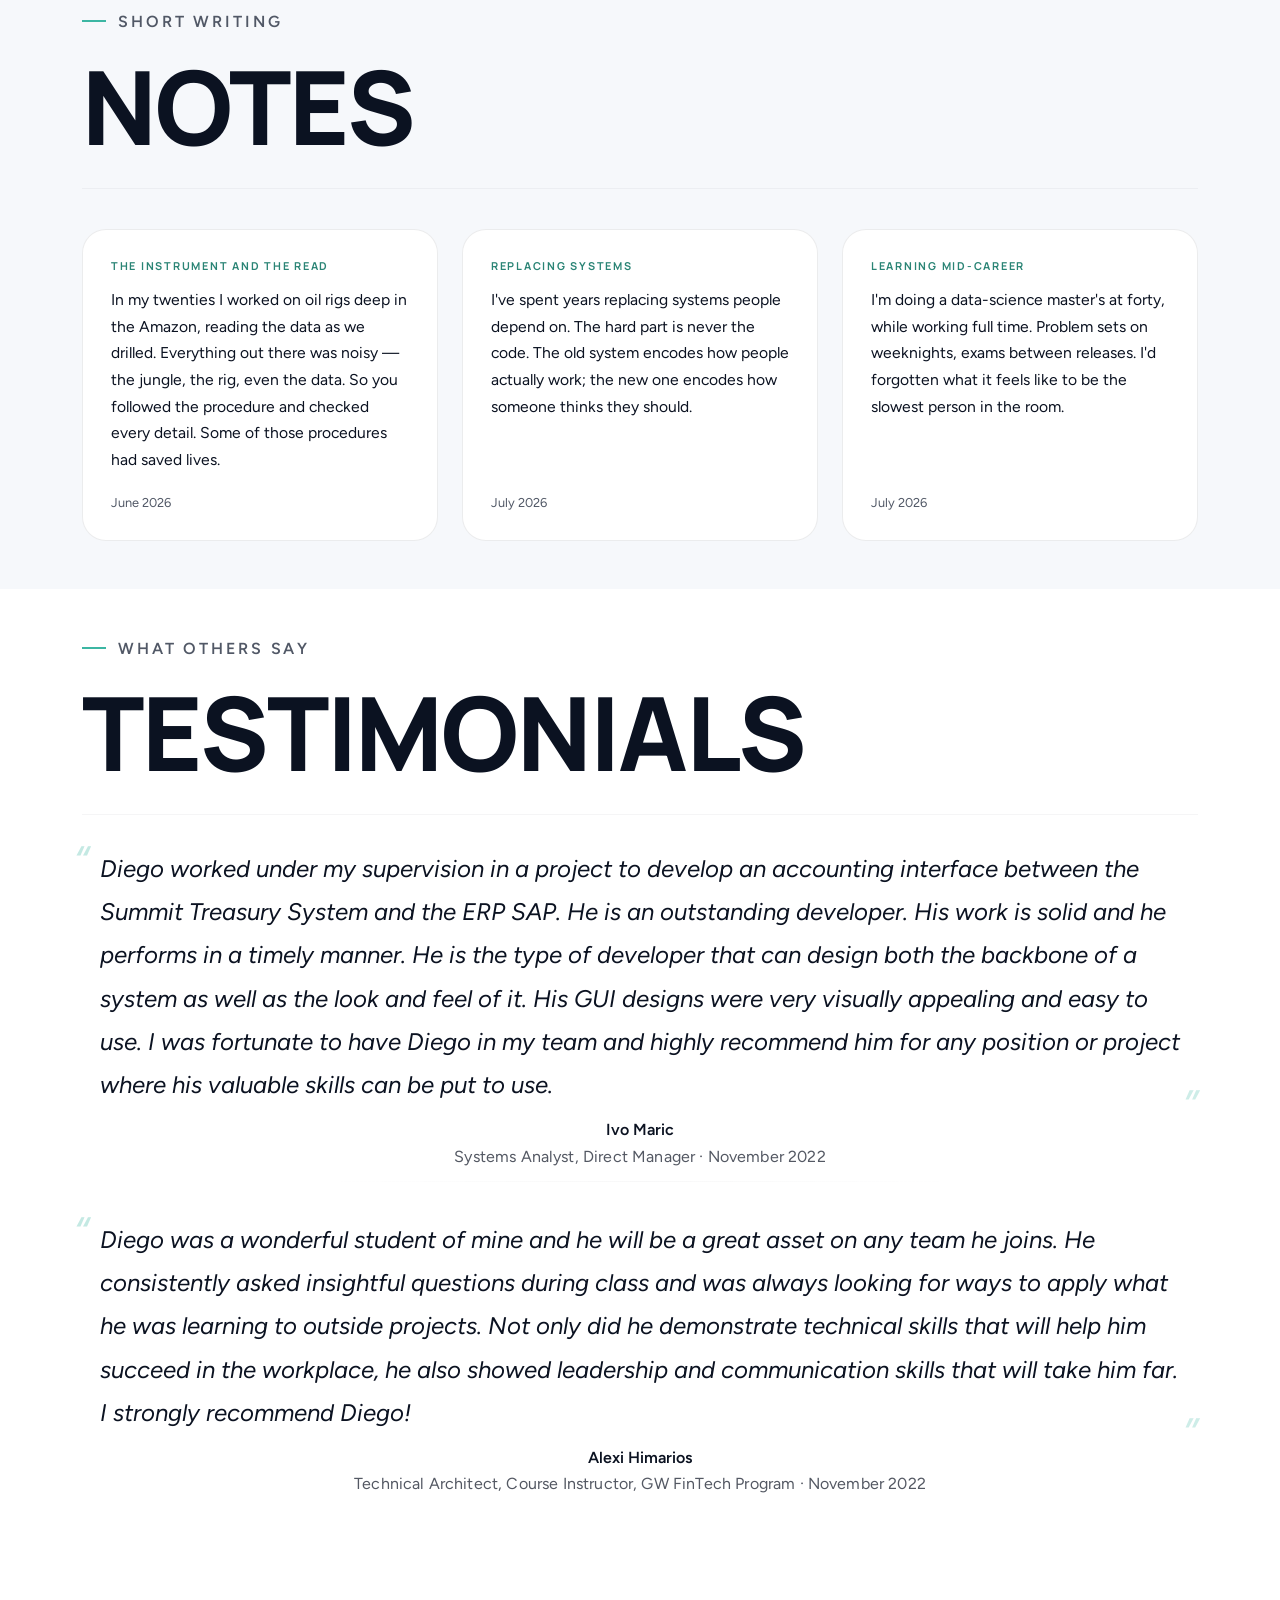
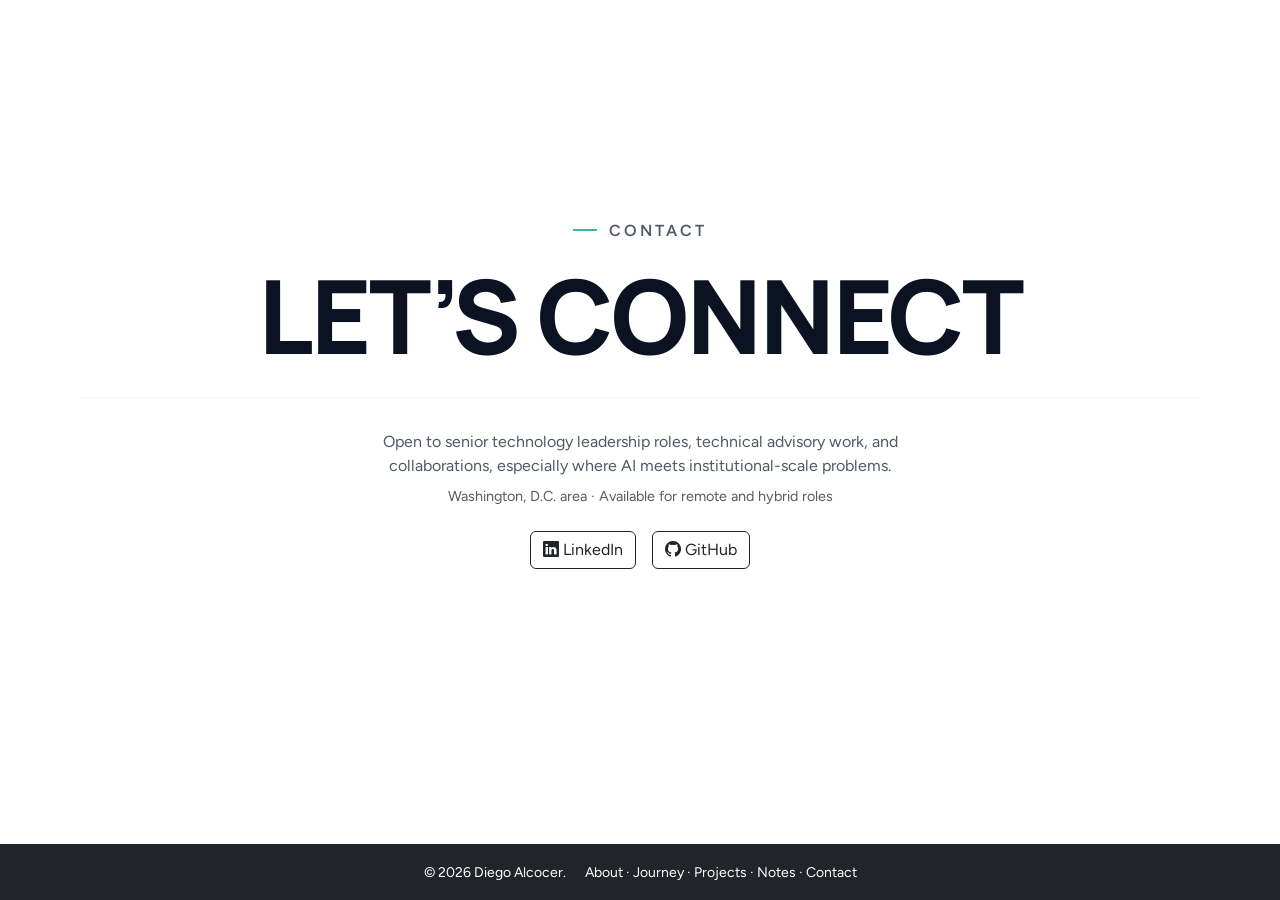
==== commit 59e517c0: "wip: de-AI content rewrite (uncommitted since 2026-07-24) Safety commit of the working tree exactly " ====
--- a/index.html
+++ b/index.html
@@ -14,8 +14,8 @@
   <meta charset="UTF-8" />
   <meta name="viewport" content="width=device-width, initial-scale=1.0" />
   
-  <title>Diego Alcocer – Engineering Leader | AI, Data & Enterprise Systems</title>
-  <meta name="description" content="Diego Alcocer – Technology &amp; Transformation Leader. 10+ years driving digital change at IDB, OAS, and ThoughtWorks. AI strategy, data, enterprise architecture.">
+  <title>Diego Alcocer | Technology & Transformation Leader</title>
+  <meta name="description" content="Diego Alcocer, Technology &amp; Transformation Leader. I build and modernize the core systems institutions run on, from financial systems to AI. Award recipient at the IDB and OAS.">
   <meta name="robots" content="index,follow">
   <meta name="author" content="Diego Alcocer">
   <link rel="icon" type="image/png" href="/assets/og-card.png">
@@ -24,15 +24,15 @@
   <!-- Open Graph -->
   <meta property="og:type" content="website">
   <meta property="og:site_name" content="Diego Alcocer">
-  <meta property="og:title" content="Diego Alcocer – Engineering Leader">
-  <meta property="og:description" content="Engineering Leader with 10+ years delivering AI, data, and enterprise systems. Award recipient at IDB &amp; OAS.">
+  <meta property="og:title" content="Diego Alcocer | Technology &amp; Transformation Leader">
+  <meta property="og:description" content="I build and modernize the core systems institutions run on, from financial systems to AI. Award recipient at the IDB and OAS.">
   <meta property="og:url" content="https://diegoalcocer.github.io/">
   <meta property="og:image" content="https://diegoalcocer.github.io/assets/og-card.png">
 
   <!-- Twitter -->
   <meta name="twitter:card" content="summary_large_image">
-  <meta name="twitter:title" content="Diego Alcocer – Engineering Leader">
-  <meta name="twitter:description" content="Technology &amp; Transformation Leader. 10+ years driving digital change with AI, data, and enterprise architecture. Award recipient at IDB &amp; OAS.">
+  <meta name="twitter:title" content="Diego Alcocer | Technology &amp; Transformation Leader">
+  <meta name="twitter:description" content="Technology &amp; Transformation Leader. I build and modernize the core systems institutions run on, from financial systems to AI. Award recipient at the IDB and OAS.">
   <meta name="twitter:image" content="https://diegoalcocer.github.io/assets/og-card.png">
 
   <!-- Performance & preconnects -->
@@ -47,15 +47,6 @@
     href="https://fonts.googleapis.com/css2?family=Figtree:wght@400;500;600&family=Manrope:wght@600;700;800&display=swap"
     rel="stylesheet">
   <style>
-    .skills-highlight {
-      font-size: 1.25rem;
-      line-height: 1.6;
-    }
-
-    .skills-highlight strong {
-      color: var(--teal);
-    }
-
     :root {
       --navy: #0b1221;
       --navy-soft: rgba(11, 18, 33, .7); /* muted navy text */
@@ -88,10 +79,6 @@
 
     .btn-primary:active {
       transform: scale(0.97);
-    }
-
-    .section-title {
-      color: var(--navy);
     }
 
     .section-full {
@@ -126,14 +113,6 @@
       padding-bottom: 8rem;
     }
 
-    .hero-portrait {
-      width: min(340px, 90%);
-      height: auto;
-      border-radius: 24px;
-      box-shadow: 0 32px 64px -20px rgba(11,18,33,0.22);
-      object-fit: cover;
-    }
-
     @supports (height: 100dvh) {
       .section-full { min-height: 100dvh; }
       .hero         { min-height: 100dvh; }
@@ -149,8 +128,6 @@
       max-width: 46ch;
       margin-top: 1.5rem;
     }
-
-    .hero-metrics .lead { margin-top: .45rem; }
 
     .hero .btn-primary {
       margin-right: 1rem;
@@ -214,8 +191,6 @@
         left:-1.5rem;
       }
     }
-    /* About skim line */
-    .about-skim{ opacity:.75; font-size:.95rem; margin-top:.75rem; letter-spacing:.01em; }
     /* Extra breathing room under the About title rule */
     #about .title-rule{ margin:0 0 2.5rem; }
 
@@ -245,11 +220,6 @@
       #process .container {
         text-align: left;
       }
-    }
-
-    /* Slightly more air between steps */
-    #process .process-grid {
-      gap: 2.5rem;
     }
 
     /* Editorial step title */
@@ -266,11 +236,6 @@
 
     #process .process-note {
       max-width: 56ch;
-    }
-
-    /* Minimal hover affordance */
-    #process .process-card:hover .process-title {
-      text-decoration: none;
     }
 
     /* Numbered gutter layout for Process */
@@ -453,34 +418,6 @@
       transition: transform 0.25s var(--ease-apple);
     }
 
-    .footer .footer-heading {
-      font-size: 1.15rem;
-      /* Slightly larger font size for headings */
-      font-weight: 500;
-      /* Medium font weight for slight emphasis */
-    }
-
-    .hero-subheadline {
-      letter-spacing: -.04em;
-      text-transform: uppercase;
-      line-height: 1.245;
-      font-weight: 400;
-      margin-top: 2em;
-    }
-
-    .gradient-text-darkblue {
-      color: var(--navy);
-      /* Fallback color */
-      background: linear-gradient(to right, var(--navy), var(--sky), var(--teal));
-      -webkit-background-clip: text;
-      /* For Safari */
-      background-clip: text;
-      /* Standard syntax */
-      -webkit-text-fill-color: transparent;
-      /* For Safari */
-      display: inline-block;
-    }
-
     /* Projects */
     #projects .projects-grid {
       margin-top: 2rem;
@@ -566,339 +503,6 @@
       color: var(--navy);
     }
 
-    /* --- Nanay case study --- */
-    #nanay .nanay-hero {
-      margin-bottom: 3.5rem;
-      align-items: center;
-    }
-
-    #nanay .nanay-hero-copy {
-      max-width: 52ch;
-    }
-
-    #nanay .nanay-hero-copy p {
-      font-size: 1.05rem;
-      color: rgba(11, 18, 33, 0.82);
-    }
-
-    #nanay .nanay-hero-chips {
-      display: flex;
-      flex-wrap: wrap;
-      gap: .7rem;
-      margin: 1.5rem 0 2rem;
-    }
-
-    #nanay .nanay-chip {
-      padding: .45rem .9rem;
-      border-radius: 999px;
-      background: rgba(11, 18, 33, 0.06);
-      text-transform: uppercase;
-      letter-spacing: .08em;
-      font-size: .78rem;
-      font-weight: 600;
-    }
-
-    #nanay .nanay-hero-cta {
-      display: flex;
-      flex-wrap: wrap;
-      gap: 1rem;
-      align-items: center;
-    }
-
-    #nanay .nanay-link {
-      text-decoration: none;
-      font-weight: 600;
-      color: var(--navy);
-      position: relative;
-      padding-bottom: .2rem;
-    }
-
-    #nanay .nanay-link::after {
-      content: "";
-      position: absolute;
-      left: 0;
-      bottom: 0;
-      width: 100%;
-      height: 1px;
-      background: currentColor;
-      opacity: .3;
-      transition: opacity .25s var(--ease-apple);
-    }
-
-    #nanay .nanay-link:hover::after {
-      opacity: 1;
-    }
-
-    #nanay .nanay-media-stack {
-      display: flex;
-      flex-direction: column;
-      gap: 1.25rem;
-    }
-
-    #nanay .nanay-media-stack figure {
-      border: 1px solid var(--hr);
-      border-radius: 16px;
-      overflow: hidden;
-      background: #fff;
-      box-shadow: none;
-    }
-
-    #nanay .nanay-media-stack figure img {
-      width: 100%;
-      height: 100%;
-      object-fit: cover;
-      display: block;
-    }
-
-    #nanay .nanay-story-grid {
-      margin-top: 3.5rem;
-      display: grid;
-      grid-template-columns: repeat(auto-fit, minmax(280px, 1fr));
-      gap: 1.5rem;
-    }
-
-    #nanay .nanay-story-card {
-      border: 1px solid rgba(11, 18, 33, 0.08);
-      border-radius: 20px;
-      padding: 2rem;
-      background: #fff;
-      box-shadow: none;
-      display: flex;
-      flex-direction: column;
-      gap: 1rem;
-    }
-
-    #nanay .nanay-story-card figure {
-      margin: 0;
-      border-radius: 16px;
-      overflow: hidden;
-      border: 1px solid var(--hr);
-    }
-
-    #nanay .nanay-story-card figure img {
-      display: block;
-      width: 100%;
-      height: 100%;
-      object-fit: cover;
-    }
-
-    #nanay .nanay-story-card .nanay-panel-eyebrow {
-      font-size: .78rem;
-      letter-spacing: .12em;
-      text-transform: uppercase;
-      color: rgba(11, 18, 33, 0.6);
-    }
-
-    #nanay .nanay-story-card h3 {
-      margin-bottom: .35rem;
-    }
-
-    #nanay .nanay-story-list {
-      list-style: none;
-      padding: 0;
-      margin: .5rem 0 0;
-      display: grid;
-      gap: .35rem;
-      font-size: .95rem;
-      color: rgba(11, 18, 33, 0.8);
-    }
-
-    #nanay .nanay-story-list li {
-      padding-left: 1rem;
-      position: relative;
-    }
-
-    #nanay .nanay-story-list li::before {
-      content: "";
-      width: 6px;
-      height: 6px;
-      border-radius: 50%;
-      background: var(--teal);
-      position: absolute;
-      top: .45rem;
-      left: 0;
-    }
-
-    #nanay .nanay-stats {
-      display: grid;
-      grid-template-columns: repeat(3, minmax(0, 1fr));
-      gap: 1.5rem;
-      margin-top: 2.5rem;
-    }
-
-    #nanay .nanay-stat-card {
-      border: 1px solid rgba(11, 18, 33, 0.08);
-      border-radius: 28px;
-      padding: 2.5rem;
-      background: #fff;
-      position: relative;
-      box-shadow: 0 22px 45px -28px rgba(10, 18, 33, 0.55);
-      display: flex;
-      flex-direction: column;
-      gap: 1.25rem;
-      min-height: 220px;
-      transition: transform .25s var(--ease-apple), box-shadow .25s var(--ease-apple);
-    }
-
-    @media (hover: hover) and (pointer: fine) {
-      #nanay .nanay-stat-card:hover {
-        transform: translateY(-4px);
-        box-shadow: 0 25px 55px -25px rgba(60, 182, 163, 0.28);
-      }
-    }
-
-    #nanay .nanay-card-icon {
-      font-size: 1.8rem;
-      line-height: 1;
-    }
-
-    #nanay .nanay-card-copy {
-      font-size: 1.15rem;
-      line-height: 1.5;
-      color: var(--navy);
-      max-width: 32ch;
-    }
-
-    #nanay .nanay-card-copy .nanay-card-accent {
-      font-weight: 700;
-      display: inline-block;
-    }
-
-    #nanay .accent-purple { color: var(--teal); }
-    #nanay .accent-orange { color: var(--teal-deep); }
-    #nanay .accent-teal   { color: var(--sky); }
-
-    #nanay .nanay-scope {
-      display: flex;
-      flex-wrap: wrap;
-      gap: .65rem;
-      margin-top: .5rem;
-      text-transform: uppercase;
-      letter-spacing: .1em;
-      font-size: .75rem;
-      color: rgba(11, 18, 33, 0.65);
-    }
-
-    #nanay .nanay-press {
-      display: grid;
-      grid-template-columns: repeat(2, minmax(0, 1fr));
-      gap: 1.5rem;
-      margin-top: 2rem;
-    }
-
-    #nanay .nanay-press-card {
-      border: 1px solid rgba(11, 18, 33, 0.08);
-      border-radius: 28px;
-      padding: 2.5rem;
-      background: #fff;
-      height: 100%;
-      display: flex;
-      flex-direction: column;
-      gap: 1.25rem;
-      box-shadow: none;
-      transition: transform .25s var(--ease-apple), box-shadow .25s var(--ease-apple);
-    }
-
-    #nanay .nanay-press-card:hover {
-      transform: none;
-      box-shadow: none;
-    }
-
-    #nanay .press-source {
-      font-size: .7rem;
-      text-transform: uppercase;
-      letter-spacing: .16em;
-      font-weight: 600;
-      color: rgba(11, 18, 33, 0.5);
-      display: flex;
-      align-items: center;
-      gap: .65rem;
-    }
-
-    #nanay .press-source span {
-      display: inline-block;
-      height: 3px;
-      width: 3px;
-      border-radius: 50%;
-      background: rgba(11, 18, 33, 0.35);
-    }
-
-    #nanay .press-quote {
-      font-size: 1.05rem;
-      line-height: 1.75;
-      color: var(--navy);
-      margin: 0;
-      max-width: 42ch;
-    }
-
-    #nanay .press-link {
-      display: inline-flex;
-      align-items: center;
-      gap: .35rem;
-      font-weight: 600;
-      letter-spacing: .05em;
-      padding-bottom: .35rem;
-      border-bottom: 1px solid rgba(11, 18, 33, 0.18);
-      transition: border-color .2s var(--ease-apple), color .2s var(--ease-apple);
-    }
-
-    #nanay .press-link::after {
-      content: '→';
-      font-size: 1rem;
-      transition: transform .2s var(--ease-apple);
-    }
-
-    #nanay .press-link:hover {
-      border-bottom-color: var(--teal);
-      color: var(--teal);
-    }
-
-    @media (hover: hover) and (pointer: fine) {
-      #nanay .press-link:hover::after {
-        transform: translateX(4px);
-      }
-    }
-
-    /* Nanay section divider */
-    .nanay-divider {
-      height: 80px;
-      background: linear-gradient(to bottom, rgba(11,18,33,0.04), transparent 60%);
-      border-top: 1px solid rgba(11,18,33,0.08);
-      margin-top: 4rem;
-      margin-bottom: 4rem;
-    }
-
-    #nanay .nanay-outro {
-      max-width: 58ch;
-      margin: 0 auto;
-      text-align: center;
-    }
-
-    #nanay .nanay-outro p {
-      margin-bottom: 1.1rem;
-    }
-
-    @media(max-width:992px) {
-      #nanay .nanay-stats {
-        grid-template-columns: repeat(2, minmax(0, 1fr));
-      }
-
-      #nanay .nanay-press {
-        grid-template-columns: 1fr;
-      }
-    }
-
-    @media(max-width:576px) {
-      #nanay .nanay-stats {
-        grid-template-columns: 1fr;
-      }
-    }
-
-    .project-cta a {
-      text-decoration: none;
-      font-weight: 600
-    }
-
     /* Big-type editorial titles for projects */
     .project-title {
       font-family: 'Manrope', sans-serif;
@@ -909,18 +513,6 @@
       /* was clamp(28px,4.8vw,56px) */
       font-size: clamp(24px, 3.8vw, 48px);
       margin: 0 0 .35rem;
-    }
-
-    /* Lighter, more editorial skim bar */
-    .skim-bar {
-      opacity: .75;
-      font-size: .9rem;
-      letter-spacing: .01em
-    }
-
-    /* Slightly slimmer metric badge for eyebrow feel */
-    .metric-badge {
-      padding: .25rem .6rem;
     }
 
     .impact-grid {
@@ -962,25 +554,8 @@
       }
     }
 
-    /* Impact tile color personalities */
-    .impact-tile.tile-speed { border-top-color: var(--sky); }
-    .impact-tile.tile-throughput { border-top-color: var(--teal-deep); }
     .impact-tile.tile-experience { border-top-color: var(--teal); }
 
-    .impact-tile.tile-speed .kpi {
-      background: linear-gradient(135deg, var(--navy), var(--sky));
-      -webkit-background-clip: text;
-      background-clip: text;
-      -webkit-text-fill-color: transparent;
-      color: var(--sky);
-    }
-    .impact-tile.tile-throughput .kpi {
-      background: linear-gradient(135deg, var(--teal-deep), var(--teal));
-      -webkit-background-clip: text;
-      background-clip: text;
-      -webkit-text-fill-color: transparent;
-      color: var(--teal-deep);
-    }
     .impact-tile.tile-experience .kpi {
       background: linear-gradient(135deg, var(--navy), var(--teal));
       -webkit-background-clip: text;
@@ -1011,72 +586,6 @@
       font-size: 1rem;
     }
 
-    .skills-wrap {
-      max-width: 1000px;
-      margin: 0 auto
-    }
-
-    .skills-grid {
-      display: grid;
-      grid-template-columns: repeat(3, 1fr);
-      gap: 2.5rem
-    }
-
-    @media(max-width:992px) {
-      .skills-grid {
-        grid-template-columns: 1fr 1fr
-      }
-    }
-
-    @media(max-width:576px) {
-      .skills-grid {
-        grid-template-columns: 1fr
-      }
-    }
-
-    .cap-card {
-      padding: 2.25rem;
-      border: 1px solid var(--hr);
-      border-radius: 0;
-      background: transparent;
-      box-shadow: none
-    }
-
-    .cap-title {
-      font-size: 2rem;
-      font-weight: 700;
-      letter-spacing: -.02em;
-      margin: 0 0 .5rem
-    }
-
-    .cap-note {
-      opacity: .8;
-      margin: 0
-    }
-
-    .tool-pills {
-      display: flex;
-      flex-wrap: wrap;
-      gap: .5rem;
-      margin-top: 1.25rem
-    }
-
-    .badge-ghost {
-      border: 1px solid rgba(11, 18, 33, .12);
-      background: transparent;
-      color: var(--navy);
-      border-radius: 999px;
-      padding: .5rem .8rem;
-      font-weight: 500
-    }
-
-    .section-subtle {
-      opacity: .9;
-      font-size: 1.15rem;
-      max-width: 800px;
-      margin: 0 auto 2rem
-    }
-
     /* --- Section dividers & rhythm --- */
     .hr-hairline {
       height: 1px;
@@ -1089,46 +598,6 @@
       background: var(--muted);
     }
 
-    /* --- How I Work (Process) --- */
-    .process-grid {
-      display: grid;
-      grid-template-columns: repeat(4, 1fr);
-      gap: 2rem
-    }
-
-    @media(max-width:992px) {
-      .process-grid {
-        grid-template-columns: repeat(2, 1fr)
-      }
-    }
-
-    @media(max-width:576px) {
-      .process-grid {
-        grid-template-columns: 1fr
-      }
-    }
-
-    .process-card {
-      background: transparent;
-      border: 1px solid var(--hr);
-      border-radius: 0;
-      padding: 2rem;
-      box-shadow: none
-    }
-
-    .process-step {
-      display: inline-flex;
-      align-items: center;
-      justify-content: center;
-      height: 40px;
-      min-width: 40px;
-      border-radius: 999px;
-      background: transparent;
-      border: 2px solid var(--teal);
-      color: var(--teal);
-      font-weight: 700;
-      margin-bottom: 1rem
-    }
 
     .process-title {
       font-size: 1.5rem;
@@ -1144,12 +613,8 @@
 
     /* Apple-style accents for cards */
     .accent-teal{ color: var(--teal); }
-    .accent-orange{ color: var(--teal-deep); }
-    .accent-purple{ color: var(--teal); }
     .accent-blue{ color: var(--sky); }
     .accent-gold{ color: var(--teal-deep); }
-
-    .nanay-card-icon{ font-size:1.25rem; margin-bottom:.75rem; display:inline-block; }
 
     /* --- Impact: Awards tile special styling --- */
     .impact-tile.awards-tile { border-color: rgba(60,182,163,.3); position: relative; }
@@ -1164,26 +629,6 @@
     /* --- Hero awards badge --- */
     .hero-awards{margin-top:.75rem; opacity:.9; font-weight:600; letter-spacing:.04em}
     .hero-awards .icon{margin-right:.4rem}
-
-    /* --- Award badge on project cards --- */
-    .award-badge{display:inline-block; font-size:.72rem; font-weight:700; letter-spacing:.08em; text-transform:uppercase; padding:.18rem .5rem; border:1px solid var(--teal); background:rgba(60,182,163,.08); color:var(--navy); margin:.2rem 0 .35rem}
-
-    /* --- Awards section --- */
-    #awards .awards-grid{display:grid; grid-template-columns: repeat(2,1fr); gap:1.25rem}
-    #awards .award-card{border:1px solid var(--hr); border-radius:0; background:transparent; padding:1.75rem}
-    #awards .award-title{font-weight:700; letter-spacing:.01em; margin:0 0 .35rem}
-    #awards .award-note{opacity:.8; margin:0}
-    @media(max-width:768px){ #awards .awards-grid{ grid-template-columns:1fr } }
-
-    /* --- CTA band --- */
-    .cta-band {
-      background: transparent;
-      color: var(--navy);
-      border: 1px solid var(--hr);
-      border-radius: 0;
-      padding: 3rem;
-      box-shadow: none
-    }
 
     /* --- Testimonials --- */
     .testi-list{
@@ -1246,56 +691,14 @@
       width:min(640px, 90%);
     }
 
-    /* --- FAQ --- */
-    .faq .accordion-button {
-      font-weight: 600
-    }
-
-    .faq .accordion-button:focus {
-      box-shadow: none
-    }
-
-    /* --- Insights --- */
-    .insights-grid {
-      display: grid;
-      grid-template-columns: repeat(3, 1fr);
-      gap: 1.25rem
-    }
-
-    @media(max-width:992px) {
-      .insights-grid {
-        grid-template-columns: 1fr 1fr
-      }
-    }
-
-    @media(max-width:576px) {
-      .insights-grid {
-        grid-template-columns: 1fr
-      }
-    }
-
-    .insight-card {
-      background: transparent;
-      border: 1px solid var(--hr);
-      border-radius: 0;
-      padding: 1.5rem;
-      box-shadow: none
-    }
-
-    .insight-card h3 {
-      font-size: 1.25rem
-    }
-
-    /* --- Skills tweak: emphasize AI card subtly --- */
-    .cap-card:first-child {
-      outline: 1px solid rgba(60, 182, 163, .2)
-    }
-
     /* === Typography (Manrope headings / Figtree body) === */
     body {
       font-family: 'Figtree', system-ui, -apple-system, sans-serif;
       color: var(--ink-soft);
-      overflow-x: hidden;           /* NEW: prevents tiny horizontal scroll without touching container widths */
+      /* clip (not hidden): hidden makes <body> a scroll container, which breaks
+         position: sticky in the Journey scene; clip contains the pre-reveal
+         translate bleed without creating one. */
+      overflow-x: clip;
     }
 
     h1,
@@ -1428,66 +831,231 @@
       color: white;
     }
 
-    /* Capabilities (Skills) — numbered editorial list */
-    #skills .container {
-      text-align: center;
-    }
-
-    @media (min-width: 992px) {
-      #skills .container {
-        text-align: left;
-      }
-    }
-
-    #skills .cap-row {
-      display: flex;
-      align-items: flex-start;
-      gap: 2rem;
-      padding: 3rem 0;
-      border-top: 1px solid var(--hr);
-    }
-
-    #skills .cap-row:first-child {
-      border-top: 1px solid var(--hr);
-    }
-
-    #skills .cap-number {
+    .mega-title { overflow-wrap: anywhere; word-break: break-word; }
+    img, svg { max-width: 100%; height: auto; display: block; }
+
+    /* === Hero career-arc link (teaser into the Journey) === */
+    .hero-arc {
+      color: var(--teal-deep);
+      font-weight: 600;
+      letter-spacing: .02em;
+      text-decoration: none;
+      display: inline-block;
+      border-bottom: 1px solid transparent;
+      padding-bottom: 2px;
+      transition: color 0.2s var(--ease-apple), border-color 0.2s var(--ease-apple), transform 0.12s ease-out;
+    }
+    .hero-arc:hover { color: var(--teal); border-bottom-color: var(--teal); }
+    .hero-arc:active { transform: scale(0.97); }
+
+    /* === Journey (career chapters) ===
+       Default: static stacked panels (mobile, reduced-motion, no-JS).
+       .journey-pinned (added by JS on ≥992px + motion OK): sticky horizontal scene. */
+    .journey { position: relative; background: #fff; }
+    .journey-panel { background: var(--panel-bg, #fff); padding: 4.5rem 0; }
+    .journey-panel-grid {
+      display: grid;
+      grid-template-columns: auto 1fr;
+      gap: clamp(1rem, 4vw, 3.5rem);
+      align-items: center;
+    }
+    .journey-num {
       font-family: 'Manrope', sans-serif;
-      font-weight: 600;
-      color: var(--navy);
-      font-size: clamp(36px, 5.5vw, 56px);
-      line-height: 1;
-      min-width: 5ch;
-    }
-
-    #skills .cap-title {
+      font-weight: 800;
+      font-size: clamp(4.5rem, 15vw, 12rem);
+      line-height: .85;
+      color: rgba(11, 18, 33, .055);
+      user-select: none;
+    }
+    .journey-panel.on-dark .journey-num { color: rgba(255, 255, 255, .07); }
+    .journey-eyebrow {
       font-family: 'Manrope', sans-serif;
       font-weight: 700;
+      font-size: .74rem;
+      letter-spacing: .18em;
+      text-transform: uppercase;
+      color: var(--teal-deep);
+      margin-bottom: .9rem;
+    }
+    .journey-panel.on-dark .journey-eyebrow { color: var(--teal); }
+    .journey-chapter-title {
+      font-family: 'Manrope', sans-serif;
+      font-weight: 800;
       text-transform: uppercase;
       letter-spacing: -.01em;
-      font-size: clamp(20px, 2.2vw, 28px);
-      margin: 0 0 .35rem;
-    }
-
-    #skills .cap-note {
-      max-width: 56ch;
-      opacity: .85;
+      font-size: clamp(1.7rem, 3.6vw, 2.9rem);
+      line-height: 1.05;
+      color: var(--navy);
+      margin: 0 0 1rem;
+    }
+    .journey-panel.on-dark .journey-chapter-title { color: #fff; }
+    .journey-body {
+      color: var(--ink-soft);
+      font-size: 1.05rem;
+      line-height: 1.7;
+      max-width: 52ch;
       margin: 0;
     }
-
-    @media(max-width:768px) {
-      #skills .cap-row {
-        flex-direction: column;
-        gap: 1rem;
-      }
-
-      #skills .cap-number {
-        font-size: clamp(28px, 10vw, 48px);
-        min-width: auto;
-      }
-    }
-    .mega-title { overflow-wrap: anywhere; word-break: break-word; }
-    img, svg { max-width: 100%; height: auto; display: block; }
+    .journey-panel.on-dark .journey-body { color: rgba(255, 255, 255, .72); }
+    .journey-years {
+      margin-top: 1.3rem;
+      font-family: 'Manrope', sans-serif;
+      font-weight: 700;
+      font-size: .78rem;
+      letter-spacing: .14em;
+      color: var(--sky);
+    }
+    .journey-motif { display: none; }
+    @media (min-width: 1200px) {
+      .journey-panel-grid { grid-template-columns: auto 1fr auto; }
+      .journey-motif { display: block; }
+      .journey-motif svg { width: clamp(180px, 20vw, 300px); height: auto; }
+    }
+    @media (max-width: 576px) {
+      .journey-panel-grid { grid-template-columns: 1fr; gap: .75rem; }
+      .journey-num { font-size: 4rem; line-height: 1; }
+    }
+    /* Static section header (matches the site's standard header treatment) */
+    .journey-head { padding: 5.5rem 0 0; background: #fff; }
+    .journey-head-inner { display: block; }
+    .journey-ticks { display: none; }
+
+    /* --- Pinned scene overrides --- */
+    .journey-pinned .journey-runway { height: 340vh; }
+    .journey-pinned .journey-sticky {
+      position: sticky;
+      top: 0;
+      height: 100vh;
+      overflow: hidden;
+    }
+    .journey-pinned .journey-track {
+      display: flex;
+      height: 100%;
+      will-change: transform;
+    }
+    .journey-pinned .journey-panel {
+      flex: 0 0 100%;
+      height: 100%;
+      display: flex;
+      align-items: center;
+      padding: 0;
+    }
+    .journey-pinned .journey-head {
+      position: absolute;
+      top: 0;
+      left: 0;
+      right: 0;
+      z-index: 5;
+      padding: 5.2rem 0 0;
+      background: transparent;
+      mix-blend-mode: difference;
+      pointer-events: none;
+    }
+    .journey-pinned .journey-head-inner {
+      display: flex;
+      align-items: center;
+      justify-content: space-between;
+      gap: 1rem;
+    }
+    .journey-pinned .journey-head .eyebrow,
+    .journey-pinned .journey-head .title-rule { display: none; }
+    .journey-pinned .journey-mt {
+      font-size: 1.05rem;
+      letter-spacing: .16em;
+      line-height: 1;
+      margin: 0;
+      color: #fff;
+    }
+    .journey-pinned .journey-ticks { display: flex; gap: 10px; pointer-events: auto; }
+    .journey-tick {
+      width: 26px;
+      height: 4px;
+      border-radius: 2px;
+      border: 0;
+      padding: 0;
+      background: rgba(255, 255, 255, .35);
+      cursor: pointer;
+      transition: background .3s var(--ease-apple);
+    }
+    .journey-tick.on { background: #fff; }
+    .journey-tick:focus-visible { outline: 2px solid #fff; outline-offset: 3px; }
+
+    /* === Projects: compact secondary row === */
+    #projects .projects-compact {
+      margin-top: 1.5rem;
+      display: grid;
+      gap: 1.5rem;
+      grid-template-columns: repeat(auto-fit, minmax(280px, 1fr));
+    }
+    #projects .project-card-compact {
+      flex-direction: row;
+      align-items: center;
+      gap: 1.25rem;
+      padding: 1.25rem 1.5rem;
+    }
+    #projects .project-card-compact .project-card-icon { font-size: 1.35rem; }
+    #projects .project-title-sm {
+      font-family: 'Manrope', sans-serif;
+      font-weight: 800;
+      text-transform: uppercase;
+      letter-spacing: -.01em;
+      font-size: 1.05rem;
+      color: var(--navy);
+      margin: 0 0 .25rem;
+    }
+    #projects .project-card-compact p {
+      font-size: .9rem;
+      line-height: 1.55;
+      margin: 0 0 .45rem;
+    }
+    #projects .project-chip {
+      display: inline-block;
+      font-size: .72rem;
+      font-weight: 700;
+      letter-spacing: .08em;
+      text-transform: uppercase;
+      padding: .18rem .6rem;
+      border: 1px solid rgba(60, 182, 163, .4);
+      border-radius: 999px;
+      color: var(--teal-deep);
+    }
+
+    /* === Notes (short writing) === */
+    #notes .note-list {
+      margin-top: 2.5rem;
+      display: grid;
+      gap: 1.5rem;
+      grid-template-columns: repeat(auto-fit, minmax(280px, 1fr));
+    }
+    #notes .note-card {
+      background: #fff;
+      border: 1px solid rgba(11, 18, 33, 0.08);
+      border-radius: 24px;
+      padding: 1.75rem;
+      display: flex;
+      flex-direction: column;
+      gap: .8rem;
+    }
+    #notes .note-pillar {
+      font-family: 'Manrope', sans-serif;
+      font-weight: 700;
+      font-size: .68rem;
+      letter-spacing: .16em;
+      text-transform: uppercase;
+      color: var(--teal-deep);
+    }
+    #notes .note-card p {
+      color: var(--navy);
+      font-size: .98rem;
+      line-height: 1.7;
+      margin: 0;
+    }
+    #notes .note-date {
+      margin-top: auto;
+      padding-top: .4rem;
+      font-size: .8rem;
+      color: var(--ink-soft);
+    }
 
     /* === Reveal-on-scroll system (replaces AOS) === */
     /* Default state: visible — keeps content available for SEO and no-JS users */
@@ -1536,7 +1104,7 @@
     "publisher": {
       "@type": "Person",
       "name": "Diego Alcocer",
-      "jobTitle": "Engineering Leader",
+      "jobTitle": "Technology and Transformation Leader",
       "sameAs": [
         "https://www.linkedin.com/in/diego-alcocer-palacios",
         "https://github.com/diegoalcocer"
@@ -1549,13 +1117,14 @@
   "@context": "https://schema.org",
   "@type": "Person",
   "name": "Diego Alcocer",
-  "jobTitle": "Engineering Leader",
-  "description": "Technology and transformation leader with 10+ years driving digital change at international institutions through AI strategy, data, and enterprise architecture.",
+  "jobTitle": "Technology and Transformation Leader",
+  "description": "Technology and transformation leader who builds and modernizes the core systems institutions run on, from financial systems to AI.",
   "url": "https://diegoalcocer.github.io/",
   "image": "https://diegoalcocer.github.io/assets/og-card.png",
   "alumniOf": [
     { "@type": "CollegeOrUniversity", "name": "Pontificia Universidad Católica de Chile", "sameAs": "https://www.uc.cl/" },
-    { "@type": "CollegeOrUniversity", "name": "George Washington University — FinTech Program", "sameAs": "https://www.gwu.edu/" }
+    { "@type": "CollegeOrUniversity", "name": "Universitat de Barcelona", "sameAs": "https://www.ub.edu/" },
+    { "@type": "CollegeOrUniversity", "name": "George Washington University, FinTech Program", "sameAs": "https://www.gwu.edu/" }
   ],
   "sameAs": [
     "https://www.linkedin.com/in/diego-alcocer-palacios",
@@ -1584,11 +1153,10 @@
       <div class="collapse navbar-collapse" id="mainNav">
         <ul class="navbar-nav ms-auto mb-2 mb-lg-0">
           <li class="nav-item"><a class="nav-link" href="#about">About</a></li>
+          <li class="nav-item"><a class="nav-link" href="#journey">Journey</a></li>
           <li class="nav-item"><a class="nav-link" href="#projects">Projects</a></li>
-          <li class="nav-item"><a class="nav-link" href="#nanay">Case Study</a></li>
           <li class="nav-item"><a class="nav-link" href="#process">How I Work</a></li>
-          <li class="nav-item"><a class="nav-link" href="#achievements">Impact</a></li>
-          <li class="nav-item"><a class="nav-link" href="#testimonials">Testimonials</a></li>
+          <li class="nav-item"><a class="nav-link" href="#notes">Notes</a></li>
           <li class="nav-item"><a class="nav-link" href="#contact">Contact</a></li>
         </ul>
       </div>
@@ -1603,16 +1171,19 @@
           <h1 class="mega-title mega-title-hero hero-title-align text-center text-lg-start" data-reveal="down"
             style="--reveal-delay: 200ms">Diego Alcocer</h1>
           <p class="lead text-secondary text-center text-lg-start" data-reveal="up" style="--reveal-delay: 400ms">
-            Technology &amp; Transformation Leader.
+            Technology &amp; Transformation Leader
           </p>
           <p class="lead text-secondary text-center text-lg-start" data-reveal="up" style="--reveal-delay: 410ms">
-            10+ years leading digital change at institutional scale — AI strategy, data, and enterprise architecture.
+            I build and modernize the core systems institutions run on.
+          </p>
+          <p class="text-center text-lg-start" data-reveal="up" style="--reveal-delay: 420ms">
+            <a href="#journey" class="hero-arc">Oil &amp; gas → Financial systems → Human rights → AI</a>
           </p>
           <div class="hero-awards text-center text-lg-start" data-reveal="up" style="--reveal-delay: 450ms">
-            <i class="bi bi-trophy-fill icon" aria-hidden="true"></i> Institutional awards — IDB &amp; OAS
+            <i class="bi bi-trophy-fill icon" aria-hidden="true"></i> Recognized with awards from the OAS and IDB
           </div>
           <div class="mt-4 text-center text-lg-start" data-reveal="up" style="--reveal-delay: 600ms">
-            <a href="#scrollIndicator" class="hero-cta mt-3">Explore my work &rarr;</a>
+            <a href="#about" class="hero-cta mt-3">Explore my work &rarr;</a>
           </div>
         </div>
       </div>
@@ -1631,13 +1202,122 @@
       <hr class="title-rule">
       <div class="about-preface" data-reveal="right" style="--reveal-delay: 50ms"></div>
       <div class="lead about-lead text-center text-lg-start" data-reveal="up">
-        <p>I lead <b>digital transformation</b> at the intersection of AI strategy, enterprise architecture, and organizational change — helping institutions modernize not just their tools, but the delivery structures that make change durable.</p>
-        <p>My work connects <b>technology vision with execution</b>: building AI roadmaps, re-platforming legacy systems, and aligning vendors, finance, and operations on shared technology goals. Executive intent becomes measurable institutional capability.</p>
-        <p>I’ve driven programs at <b>IDB, OAS, ThoughtWorks, and Halliburton</b> — leading cross-functional teams, guiding technology evaluations (RFI/RFP), and building the bridges between what’s technically possible and what the organization actually needs.</p>
-        <p>Formally trained across both dimensions: <b>MSc in Data Science</b> (Pontificia Universidad Católica de Chile) and <b>MSc in Data Management &amp; Technology Innovation</b> (Universitat de Barcelona).</p>
+        <p>I work in <b>technology and transformation</b> at IDB Invest, in Washington, D.C. My career has crossed unusually different worlds — oil rigs, financial systems, human rights, and now AI — and what connects them is that being wrong has real consequences. That shaped how I build: I <b>own systems end to end</b>, modernize them without breaking what already works, and keep executives and engineers pointed at the same goal.</p>
+        <p>My focus now is <b>AI</b>: deploying it as a capability institutions can actually trust. I'm trained in both worlds — an <b>MSc in Data Science</b> in progress at Pontificia Universidad Católica de Chile, after an MSc in Data Management &amp; Technology Innovation in Barcelona.</p>
       </div>
-      <div class="about-skim text-center text-lg-start my-5" data-reveal="up" style="--reveal-delay: 100ms">
-        <strong>Focus</strong> — digital transformation &amp; AI strategy • <strong>Strength</strong> — enterprise delivery • <strong>Edge</strong> — institutional credibility
+    </div>
+  </section>
+
+  <!-- Journey: four chapters, pinned horizontal scene on desktop -->
+  <section class="journey" id="journey">
+    <div class="journey-runway">
+      <div class="journey-sticky">
+        <header class="journey-head">
+          <div class="container journey-head-inner">
+            <div>
+              <div class="eyebrow">Four chapters</div>
+              <h2 class="mega-title journey-mt">The Journey</h2>
+              <hr class="title-rule">
+            </div>
+            <div class="journey-ticks"></div>
+          </div>
+        </header>
+        <div class="journey-track">
+
+          <article class="journey-panel" style="--panel-bg:#fff">
+            <div class="container journey-panel-grid">
+              <div class="journey-num" aria-hidden="true">01</div>
+              <div>
+                <div class="journey-eyebrow">The field · Amazon basin</div>
+                <h3 class="journey-chapter-title">Reading the earth</h3>
+                <p class="journey-body">Measurement-while-drilling engineering for Halliburton, deep in the jungle. Everything out there was noisy — the rig, the data. Good analysis was the difference between hitting the target and missing it.</p>
+                <div class="journey-years">2010 – 2014</div>
+              </div>
+              <div class="journey-motif" aria-hidden="true">
+                <svg viewBox="0 0 320 200" fill="none">
+                  <path d="M80 8v184M160 8v184M240 8v184" stroke="rgba(11,18,33,.1)"/>
+                  <path d="M80 14q14 8 2 22t6 24-4 22 8 24-2 22 4 24-2 22" stroke="var(--teal-deep)" stroke-width="2"/>
+                  <path d="M160 10q-12 12 4 26t-6 22 6 26-4 22 6 24-4 22" stroke="rgba(150,195,220,.9)" stroke-width="1.6"/>
+                  <path d="M240 16q10 10-2 20t6 26-6 24 6 24-4 22 6 26" stroke="rgba(60,182,163,.7)" stroke-width="1.6"/>
+                  <text x="14" y="30" fill="rgba(11,18,33,.35)" font-size="9" font-family="monospace">GAMMA</text>
+                  <text x="14" y="46" fill="rgba(11,18,33,.35)" font-size="9" font-family="monospace">RES · ROP</text>
+                </svg>
+              </div>
+            </div>
+          </article>
+
+          <article class="journey-panel" style="--panel-bg:var(--muted)">
+            <div class="container journey-panel-grid">
+              <div class="journey-num" aria-hidden="true">02</div>
+              <div>
+                <div class="journey-eyebrow">The institutions · Washington, D.C.</div>
+                <h3 class="journey-chapter-title">Systems people depend on</h3>
+                <p class="journey-body">The case-management backbone the Inter-American Commission on Human Rights runs on. A treasury platform behind a development bank's bond and swap operation. Modernizing what can't afford to break.</p>
+                <div class="journey-years">2014 – NOW</div>
+              </div>
+              <div class="journey-motif" aria-hidden="true">
+                <svg viewBox="0 0 320 200" fill="none">
+                  <path d="M20 40h280M20 70h280M20 100h280M20 130h280M20 160h280" stroke="rgba(11,18,33,.12)"/>
+                  <path d="M90 25v150M170 25v150M250 25v150" stroke="rgba(11,18,33,.12)"/>
+                  <rect x="20" y="55" width="52" height="8" rx="2" fill="var(--teal-deep)"/>
+                  <rect x="95" y="85" width="60" height="8" rx="2" fill="rgba(60,182,163,.55)"/>
+                  <rect x="175" y="115" width="40" height="8" rx="2" fill="rgba(150,195,220,.9)"/>
+                  <rect x="95" y="145" width="70" height="8" rx="2" fill="rgba(11,18,33,.25)"/>
+                  <circle cx="262" cy="59" r="4" fill="var(--teal-deep)"/>
+                  <circle cx="262" cy="89" r="4" fill="rgba(60,182,163,.55)"/>
+                </svg>
+              </div>
+            </div>
+          </article>
+
+          <article class="journey-panel on-dark" style="--panel-bg:var(--navy)">
+            <div class="container journey-panel-grid">
+              <div class="journey-num" aria-hidden="true">03</div>
+              <div>
+                <div class="journey-eyebrow">The builder</div>
+                <h3 class="journey-chapter-title">Owning it end to end</h3>
+                <p class="journey-body">Nanay, built during COVID to match volunteers with people in need — more than 1,000 signed up, with press coverage in El Universo and Vistazo. Then Alpesbot. Building, pricing, and learning to wind things down well.</p>
+                <div class="journey-years">2020 – NOW</div>
+              </div>
+              <div class="journey-motif" aria-hidden="true">
+                <svg viewBox="0 0 320 200" fill="none">
+                  <path d="M70 60l90 40 90-45M160 100l-50 55M160 100l65 50M70 60l40 95" stroke="rgba(60,182,163,.4)"/>
+                  <circle cx="70" cy="60" r="7" fill="var(--teal)"/>
+                  <circle cx="250" cy="55" r="5" fill="rgba(150,195,220,.9)"/>
+                  <circle cx="160" cy="100" r="9" fill="#fff"/>
+                  <circle cx="110" cy="155" r="5" fill="rgba(60,182,163,.8)"/>
+                  <circle cx="225" cy="150" r="6" fill="rgba(255,255,255,.7)"/>
+                </svg>
+              </div>
+            </div>
+          </article>
+
+          <article class="journey-panel" style="--panel-bg:var(--light)">
+            <div class="container journey-panel-grid">
+              <div class="journey-num" aria-hidden="true">04</div>
+              <div>
+                <div class="journey-eyebrow">AI · the current chapter</div>
+                <h3 class="journey-chapter-title">Making it trustworthy</h3>
+                <p class="journey-body">An MSc in Data Science at Universidad Católica de Chile, taken mid-career on purpose. The work now: deploying AI as a capability institutions can actually trust.</p>
+                <div class="journey-years">NOW</div>
+              </div>
+              <div class="journey-motif" aria-hidden="true">
+                <svg viewBox="0 0 320 200" fill="none">
+                  <path d="M60 50l60 40 70-30 90 10M120 90l-30 60M120 90l120 30-70 40M190 60l50 60" stroke="rgba(11,18,33,.15)"/>
+                  <circle cx="60" cy="50" r="3" fill="var(--teal-deep)"/>
+                  <circle cx="120" cy="90" r="3" fill="var(--teal-deep)"/>
+                  <circle cx="90" cy="150" r="3" fill="rgba(150,195,220,.9)"/>
+                  <circle cx="190" cy="60" r="3" fill="rgba(150,195,220,.9)"/>
+                  <circle cx="240" cy="120" r="3" fill="var(--teal-deep)"/>
+                  <circle cx="170" cy="160" r="3" fill="rgba(150,195,220,.9)"/>
+                  <circle cx="280" cy="70" r="3" fill="rgba(11,18,33,.35)"/>
+                  <circle cx="120" cy="90" r="7" stroke="var(--teal)" stroke-width="1.5"/>
+                </svg>
+              </div>
+            </div>
+          </article>
+
+        </div>
       </div>
     </div>
   </section>
@@ -1655,221 +1335,89 @@
             <span class="project-stat-label">Result</span>
             <span class="project-stat-value">95% faster</span>
           </div>
-          <h3 class="project-title">Gaia – OAS</h3>
-          <p>Mission-critical case &amp; document platform with multilingual workflows plus SharePoint, Lucene, and Azure AD integration.</p>
-          <div class="project-stack">Stack: Agile (Scrum) · .NET · MSSQL · SharePoint · Azure AD · Lucene.NET</div>
+          <h3 class="project-title">Gaia · OAS</h3>
+          <p>The case-management backbone the Inter-American Commission on Human Rights uses for petitions, precautionary measures, and court cases across the Americas. I owned it from design to delivery. It cut petition archiving by 95%, manual deliveries by 90%, and automated a fifth of all signings.</p>
+          <div class="project-stack">.NET · SQL Server · SharePoint · Azure AD · Lucene</div>
           <div class="project-tags">
-            <span class="badge rounded-pill">Engineering Lead</span>
-            <span class="badge rounded-pill">Program Lead</span>
+            <span class="badge rounded-pill">Senior Engineer</span>
+            <span class="badge rounded-pill">Project Manager</span>
           </div>
         </article>
         <article class="project-card" data-reveal="up" style="--reveal-delay: 80ms">
-          <div class="project-card-icon accent-violet"><i class="bi bi-ui-checks-grid"></i></div>
+          <div class="project-card-icon accent-amber"><i class="bi bi-currency-exchange"></i></div>
           <div class="project-stat">
-            <span class="project-stat-label">Delivered</span>
-            <span class="project-stat-value">Zero disputes</span>
+            <span class="project-stat-label">Delivery</span>
+            <span class="project-stat-value">Solo · 2 years</span>
           </div>
-          <h3 class="project-title">eVote – OAS</h3>
-          <p>Secure internal voting suite covering proposals, sessions, and results with RBAC, multilingual UX, and traceable logs.</p>
-          <div class="project-stack">Stack: Agile delivery · .NET · MSSQL · Azure Cognitive Services</div>
+          <h3 class="project-title">FRIDA · IDB</h3>
+          <p>Bond-issuance and interest-rate-swap management for a development bank's treasury funding operation, about twenty domain entities. I modernized it largely solo over two years, including three authentication migrations on a live system.</p>
+          <div class="project-stack">.NET · Oracle PL/SQL · Azure AD</div>
           <div class="project-tags">
-            <span class="badge rounded-pill">Engineering Lead</span>
-            <span class="badge rounded-pill">Program Lead</span>
+            <span class="badge rounded-pill">Senior Engineer</span>
           </div>
         </article>
         <article class="project-card" data-reveal="up" style="--reveal-delay: 160ms">
-          <div class="project-card-icon accent-rose"><i class="bi bi-heart-pulse"></i></div>
+          <div class="project-card-icon accent-mint"><i class="bi bi-robot"></i></div>
           <div class="project-stat">
-            <span class="project-stat-label">Reach</span>
-            <span class="project-stat-value">1,000+ helpers</span>
+            <span class="project-stat-label">Status</span>
+            <span class="project-stat-value">In beta</span>
           </div>
-          <h3 class="project-title">Nanay</h3>
-          <p>Social-impact matching platform connecting people in need with volunteers through an accessibility-first experience.</p>
-          <div class="project-stack">Stack: Agile Ops · ASP.NET Core · Azure · MSSQL</div>
+          <h3 class="project-title">Alpesbot</h3>
+          <p>An AI assistant for service businesses, with tool orchestration, evaluation loops, and guardrails built in.</p>
+          <div class="project-stack">FastAPI · LangChain · LlamaIndex</div>
           <div class="project-tags">
             <span class="badge rounded-pill">Founder</span>
-            <span class="badge rounded-pill">CTO</span>
           </div>
         </article>
-        <article class="project-card" data-reveal="up" style="--reveal-delay: 240ms">
-          <div class="project-card-icon accent-mint"><i class="bi bi-robot"></i></div>
-          <div class="project-stat">
-            <span class="project-stat-label">Turnaround</span>
-            <span class="project-stat-value">Hours vs. days</span>
-          </div>
-          <h3 class="project-title">Agentic Bot</h3>
-          <p>Agentic RAG assistant for mediation teams with tool orchestration, evaluation loops, and guardrails.</p>
-          <div class="project-stack">Stack: FastAPI · LangChain · LlamaIndex</div>
-          <div class="project-tags">
-            <span class="badge rounded-pill">Founder</span>
-            <span class="badge rounded-pill">CEO</span>
+      </div>
+      <div class="projects-compact">
+        <article class="project-card project-card-compact" data-reveal="up" style="--reveal-delay: 240ms">
+          <div class="project-card-icon accent-violet"><i class="bi bi-ui-checks-grid"></i></div>
+          <div>
+            <h3 class="project-title-sm">eVote · OAS</h3>
+            <p>Secure internal voting for proposals, sessions, and results — role-based access, full audit trail, four languages.</p>
+            <span class="project-chip">Zero disputes</span>
           </div>
         </article>
-        <article class="project-card" data-reveal="up" style="--reveal-delay: 320ms">
-          <div class="project-card-icon accent-amber"><i class="bi bi-currency-exchange"></i></div>
-          <div class="project-stat">
-            <span class="project-stat-label">Outcome</span>
-            <span class="project-stat-value">Real-time cash ops</span>
-          </div>
-          <h3 class="project-title">FRIDA – IDB</h3>
-          <p>Treasury platform that unified workflows and gave IDB cash operations real-time visibility and throughput.</p>
-          <div class="project-stack">Stack: ASP.NET · Oracle</div>
-          <div class="project-tags">
-            <span class="badge rounded-pill">Product Owner</span>
-            <span class="badge rounded-pill">Senior Software Engineer</span>
+        <article class="project-card project-card-compact" data-reveal="up" style="--reveal-delay: 300ms">
+          <div class="project-card-icon accent-rose"><i class="bi bi-heart-pulse"></i></div>
+          <div>
+            <h3 class="project-title-sm">Nanay</h3>
+            <p>Pandemic platform matching volunteers with people in need. The story lives in chapter 03 above.</p>
+            <span class="project-chip">1,000+ helpers</span>
           </div>
         </article>
       </div>
     </div>
   </section>
 
-  <!-- Nanay Case Study -->
-  <section class="py-5 bg-white section-full" id="nanay">
-    <div class="container">
-      <div class="eyebrow text-center text-lg-start" data-reveal="right">Technology for empathy.</div>
-      <h2 class="mega-title text-center text-lg-start" data-reveal="right" style="--reveal-delay: 50ms">Nanay</h2>
-      <hr class="title-rule">
-
-      <div class="row g-4 g-lg-5 nanay-hero" data-reveal="up">
-        <div class="col-lg-6">
-          <div class="nanay-hero-copy">
-            <p>When the world stopped, connection became essential. We created Nanay: a web platform that matched people asking for help with volunteers who could safely deliver it.</p>
-            <p>We designed every flow for clarity under pressure: categorized requests, verifiable identities, and transparent follow-ups so regulators, donors, and communities could trust the outcome.</p>
-            <div class="nanay-hero-chips">
-              <span class="nanay-chip">Mutual aid</span>
-              <span class="nanay-chip">Geo-located</span>
-              <span class="nanay-chip">Verified volunteers</span>
-            </div>
-            <div class="nanay-hero-cta">
-              
-              <a class="nanay-link" href="https://www.eluniverso.com/larevista/2020/05/12/nota/7839771/nanay-app-ayuda-creada-dos-ecuatorianos-contra-coronavirus/" target="_blank" rel="noopener noreferrer">See it in the news</a>
-            </div>
-          </div>
-        </div>
-        <div class="col-lg-5 offset-lg-1">
-          <div class="nanay-media-stack">
-            <figure class="nanay-media-primary m-0">
-              <img src="/assets/images/nanay_joinus.jpg" alt="Nanay platform join-us screen inviting volunteers to participate" width="1080" height="1080" loading="lazy" decoding="async">
-              <figcaption class="visually-hidden">Screenshot of the Nanay platform showing a join-us call to action.</figcaption>
-            </figure>
-          </div>
-        </div>
-      </div>
-
-      <div class="nanay-story-grid" data-reveal="up" style="--reveal-delay: 100ms">
-        <article class="nanay-story-card">
-          <div class="nanay-panel-eyebrow">Meaning</div>
-          <h3>Why we called it Nanay</h3>
-          <p>In Quichua, Nanay means pain. In other languages, it evokes a caring mother. We embraced both ideas: naming a platform that listens to each story and responds with dignity.</p>
-          <figure>
-            <img src="/assets/images/nanay_meaning.jpg" alt="Meaning of Nanay illustrated with caring hands supporting each other" width="1080" height="1080" loading="lazy" decoding="async">
-            <figcaption class="visually-hidden">Photograph illustrating the meaning of Nanay with supportive hands.</figcaption>
-          </figure>
-        </article>
-        <article class="nanay-story-card">
-          <div class="nanay-panel-eyebrow">Operations</div>
-          <h3>More than an app</h3>
-          <p>Nanay ran as an ecosystem: volunteers, donors, and on-call coordinators working in sync. We verified helpers, routed requests by proximity and urgency, and kept every case transparent from start to finish.</p>
-          <figure>
-            <img src="/assets/images/nanay_historias.jpg" alt="Volunteer stories highlighted within the Nanay community platform" width="1080" height="1080" loading="lazy" decoding="async">
-            <figcaption class="visually-hidden">Screenshot showcasing volunteer stories shared through Nanay.</figcaption>
-          </figure>
-          <div class="nanay-scope">
-            <span>Volunteers</span>
-            <span>Logistics</span>
-            <span>Campaigns</span>
-            <span>Operations</span>
-            <span>Engineering</span>
-          </div>
-        </article>
-      </div>
-
-      <div class="mt-5 py-3" data-reveal="up" style="--reveal-delay: 150ms">
-        <h3 class="section-title mb-3">The impact</h3>
-        <p>In a few months, more than <strong>1,000</strong> people joined, <strong>250+</strong> families received essentials, and our Christmas drive supported <strong>90+</strong> families.</p>
-        <div class="nanay-stats">
-          <div class="nanay-stat-card" data-reveal="up">
-            <div class="nanay-card-icon accent-purple"><i class="bi bi-people" aria-hidden="true"></i></div>
-            <p class="nanay-card-copy">Connected with <span class="nanay-card-accent accent-purple" data-countup>1,000+</span> registered users ready to help.</p>
-          </div>
-          <div class="nanay-stat-card" data-reveal="up" style="--reveal-delay: 100ms">
-            <div class="nanay-card-icon accent-orange"><i class="bi bi-heart" aria-hidden="true"></i></div>
-            <p class="nanay-card-copy">Brought essentials to <span class="nanay-card-accent accent-orange" data-countup>250+</span> families—food, medicine, and care.</p>
-          </div>
-          <div class="nanay-stat-card" data-reveal="up" style="--reveal-delay: 200ms">
-            <div class="nanay-card-icon accent-teal"><i class="bi bi-gift" aria-hidden="true"></i></div>
-            <p class="nanay-card-copy">Delivered holiday kits to <span class="nanay-card-accent accent-teal" data-countup>90+</span> families through community donations.</p>
-          </div>
-        </div>
-      </div>
-
-      <div class="my-5" data-reveal="up" style="--reveal-delay: 250ms">
-        <h3 class="section-title mb-3">Press</h3>
-        <div class="nanay-press">
-          <div class="nanay-press-card">
-            <div class="press-icon"><i class="bi bi-newspaper" aria-hidden="true"></i></div>
-            <span class="press-source">El Universo <span></span> May 2020</span>
-            <p class="press-quote mb-0">Nanay, una app de ayuda creada por dos ecuatorianos contra el coronavirus.</p>
-            <a class="hero-cta press-link" href="https://www.eluniverso.com/larevista/2020/05/12/nota/7839771/nanay-app-ayuda-creada-dos-ecuatorianos-contra-coronavirus/" target="_blank" rel="noopener noreferrer">Read the article</a>
-          </div>
-          <div class="nanay-press-card">
-            <div class="press-icon"><i class="bi bi-newspaper" aria-hidden="true"></i></div>
-            <span class="press-source">Vistazo <span></span> 2020</span>
-            <p class="press-quote mb-0">Una plataforma para unir a personas con necesidad y voluntarios dispuestos a ayudar.</p>
-            <a class="hero-cta press-link" href="https://www.vistazo.com/actualidad/nacional/dos-ecuatorianos-crean-una-plataforma-de-ayuda-durante-la-pandemia-HWVI181556" target="_blank" rel="noopener noreferrer">Read the article</a>
-          </div>
-        </div>
-      </div>
-
-    </div>
-  </section>
-
-  <div class="nanay-divider"></div>
-  <hr class="hr-hairline">
-
   <section class="section-muted section-full" id="process">
     <div class="container">
-      <div class="eyebrow text-center text-lg-start" data-reveal="right">Leadership Approach</div>
-      <h2 class="mega-title text-center text-lg-start" data-reveal="right">From Vision to Execution</h2>
+      <div class="eyebrow text-center text-lg-start" data-reveal="right">Leadership</div>
+      <h2 class="mega-title text-center text-lg-start" data-reveal="right">How I Work</h2>
       <hr class="title-rule">
       <div class="process-rows" data-reveal="up">
         <div class="process-row">
           <div class="process-number" data-reveal="right">001</div>
           <div data-reveal="left">
-            <div class="process-title">Technology Vision &amp; Strategy</div>
-            <p class="process-note">I translate organizational ambition into technology direction — defining what to build, why it matters, and how to sequence it. Strategy that holds from the boardroom to the sprint.</p>
+            <div class="process-title">I build for correctness.</div>
+            <p class="process-note">Audit trails, validation, and tests are not overhead. On the systems I've built, from treasury accounting to human-rights records, a wrong entry has consequences for real people.</p>
           </div>
         </div>
 
         <div class="process-row">
           <div class="process-number" data-reveal="right">002</div>
           <div data-reveal="left">
-            <div class="process-title">Architecture &amp; Systems Thinking</div>
-            <p class="process-note">Scalable, maintainable systems with clean boundaries, observability, and security by design — always balanced against long-term business context and the cost of change.</p>
+            <div class="process-title">I modernize without breaking what works.</div>
+            <p class="process-note">Institutions can't stop running while you upgrade them. I've replaced core systems and migrated authentication on live platforms, sequencing change so the lights stay on the whole way through.</p>
           </div>
         </div>
 
         <div class="process-row">
           <div class="process-number" data-reveal="right">003</div>
           <div data-reveal="left">
-            <div class="process-title">AI-First Transformation</div>
-            <p class="process-note">Deploying AI as an organizational capability, not just a feature — intelligent workflows, decision support, and data systems that compound value over time. Governance and evaluation built in from day one.</p>
-          </div>
-        </div>
-
-        <div class="process-row">
-          <div class="process-number" data-reveal="right">004</div>
-          <div data-reveal="left">
-            <div class="process-title">Building Delivery Capability</div>
-            <p class="process-note">Designing the structures organizations need to execute at scale — program governance, vendor strategy, team architecture, and the metrics that keep complex initiatives honest without slowing them down.</p>
-          </div>
-        </div>
-
-        <div class="process-row">
-          <div class="process-number" data-reveal="right">005</div>
-          <div data-reveal="left">
-            <div class="process-title">Executive Partnership</div>
-            <p class="process-note">The bridge between the boardroom and the engine room. I make technology legible to executives and business priorities legible to engineering teams — keeping both sides aligned on what actually matters.</p>
+            <div class="process-title">I treat AI as a capability to govern, not a feature to ship.</div>
+            <p class="process-note">AI earns its place when it changes how work gets done and you can measure the result. I build evaluation and guardrails in from the start, because an assistant you can't trust is worse than none.</p>
           </div>
         </div>
       </div>
@@ -1884,40 +1432,58 @@
   <!-- Achievements -->
   <section class="py-5 bg-light section-full" id="achievements">
     <div class="container">
-      <div class="eyebrow" data-reveal="right">Measurable Results</div>
-      <h2 class="mega-title" data-reveal="right">Impact &amp; Recognition</h2>
+      <div class="eyebrow" data-reveal="right">Recognition</div>
+      <h2 class="mega-title" data-reveal="right">Recognition</h2>
       <hr class="title-rule">
       <div class="impact-grid">
         <div class="impact-tile awards-tile" id="awardsTile" data-reveal="up">
           <div class="kpi accent-gold"><i class="bi bi-trophy-fill" aria-hidden="true"></i></div>
           <div class="label">Institutional recognition</div>
-          <div class="note">OAS — Impact Award</div>
-          <div class="note">IDB — Extra Mile Award</div>
-          <div class="note accent-teal">Honors for innovation and delivery.</div>
+          <div class="note">OAS Staff Award for High-Quality Consulting Services</div>
+          <div class="note">IDB Extra Mile Award</div>
+          <div class="note accent-teal">For innovation and delivery.</div>
         </div>
-        <div class="impact-tile tile-speed" data-reveal="up" style="--reveal-delay: 80ms">
-          <div class="kpi-icon accent-blue"><i class="bi bi-speedometer2" aria-hidden="true"></i></div>
-          <div class="kpi" data-countup>95%</div>
-          <div class="label">Faster archiving</div>
-          <div class="note">Gaia – OAS workflow + UX overhaul.</div>
-        </div>
-        <div class="impact-tile tile-throughput" data-reveal="up" style="--reveal-delay: 160ms">
-          <div class="kpi-icon accent-orange"><i class="bi bi-lightning-charge" aria-hidden="true"></i></div>
-          <div class="kpi" data-countup>2×</div>
-          <div class="label">Throughput increase</div>
-          <div class="note">Weekly delivery rate at IDB Invest.</div>
-        </div>
-        <div class="impact-tile tile-experience" data-reveal="up" style="--reveal-delay: 240ms">
+        <div class="impact-tile tile-experience" data-reveal="up" style="--reveal-delay: 80ms">
           <div class="kpi-icon accent-teal"><i class="bi bi-person-gear" aria-hidden="true"></i></div>
           <div class="kpi" data-countup>10+ yrs</div>
-          <div class="label">Engineering</div>
-          <div class="note">Product, architecture, delivery.</div>
+          <div class="label">Experience</div>
+          <div class="note">Engineering, product, and delivery.</div>
+        </div>
+        <div class="impact-tile tile-languages" data-reveal="up" style="--reveal-delay: 160ms">
+          <div class="kpi-icon accent-blue"><i class="bi bi-translate" aria-hidden="true"></i></div>
+          <div class="kpi">EN · ES</div>
+          <div class="label">Languages</div>
+          <div class="note">Native Spanish, fluent English.</div>
         </div>
       </div>
     </div>
   </section>
 
-  <!-- Awards section removed -->
+  <!-- Notes: short writing -->
+  <section class="py-5 section-muted" id="notes">
+    <div class="container">
+      <div class="eyebrow" data-reveal="right">Short writing</div>
+      <h2 class="mega-title" data-reveal="right">Notes</h2>
+      <hr class="title-rule">
+      <div class="note-list">
+        <article class="note-card" data-reveal="up">
+          <div class="note-pillar">The instrument and the read</div>
+          <p>In my twenties I worked on oil rigs deep in the Amazon, reading the data as we drilled. Everything out there was noisy — the jungle, the rig, even the data. So you followed the procedure and checked every detail. Some of those procedures had saved lives.</p>
+          <div class="note-date">June 2026</div>
+        </article>
+        <article class="note-card" data-reveal="up" style="--reveal-delay: 80ms">
+          <div class="note-pillar">Replacing systems</div>
+          <p>I've spent years replacing systems people depend on. The hard part is never the code. The old system encodes how people actually work; the new one encodes how someone thinks they should.</p>
+          <div class="note-date">July 2026</div>
+        </article>
+        <article class="note-card" data-reveal="up" style="--reveal-delay: 160ms">
+          <div class="note-pillar">Learning mid-career</div>
+          <p>I'm doing a data-science master's at forty, while working full time. Problem sets on weeknights, exams between releases. I'd forgotten what it feels like to be the slowest person in the room.</p>
+          <div class="note-date">July 2026</div>
+        </article>
+      </div>
+    </div>
+  </section>
 
   <section class="py-5 bg-white section-full" id="testimonials">
     <div class="container">
@@ -1932,7 +1498,7 @@
             </blockquote>
             <figcaption class="testi-meta">
               Ivo Maric
-              <span class="role">Systems Analyst — Direct Manager • November 18, 2022</span>
+              <span class="role">Systems Analyst, Direct Manager · November 2022</span>
             </figcaption>
           </figure>
           <hr class="testi-divider">
@@ -1944,7 +1510,7 @@
             </blockquote>
             <figcaption class="testi-meta">
               Alexi Himarios
-              <span class="role">Technical Architect (Analytics) — Course Instructor, GW FinTech Program • November 1, 2022</span>
+              <span class="role">Technical Architect, Course Instructor, GW FinTech Program · November 2022</span>
             </figcaption>
           </figure>
         </div>
@@ -1959,7 +1525,7 @@
       <h2 class="mega-title" data-reveal="up">Let’s Connect</h2>
       <hr class="title-rule">
       <p data-reveal="up" style="max-width:52ch; margin: 0 auto 0.5rem;">
-        Open to senior engineering leadership roles, technical advisory work, and meaningful collaborations — especially at the intersection of AI and institutional impact.
+        Open to senior technology leadership roles, technical advisory work, and collaborations, especially where AI meets institutional-scale problems.
       </p>
       <p class="text-muted" data-reveal="up" style="font-size:.9rem; margin-bottom:1.5rem;">Washington, D.C. area &middot; Available for remote and hybrid roles</p>
       <div class="d-flex justify-content-center gap-3 mt-3 contact-buttons" data-reveal="up" style="--reveal-delay: 100ms">
@@ -1971,11 +1537,12 @@
 
   <!-- Footer -->
   <footer class="bg-dark text-center text-white py-3">
-    <small>© 2026 Diego Alcocer — Engineering systems that deliver lasting impact.
+    <small>© 2026 Diego Alcocer.
       <span class="ms-3">
         <a href="#about" class="text-white text-decoration-none">About</a> ·
+        <a href="#journey" class="text-white text-decoration-none">Journey</a> ·
         <a href="#projects" class="text-white text-decoration-none">Projects</a> ·
-        <a href="#process" class="text-white text-decoration-none">How I Work</a> ·
+        <a href="#notes" class="text-white text-decoration-none">Notes</a> ·
         <a href="#contact" class="text-white text-decoration-none">Contact</a>
       </span>
     </small>
@@ -2077,6 +1644,117 @@
         io.observe(el);
       }
     })();
+
+    // === Journey: pinned horizontal scene (≥992px, motion allowed) ===
+    // Scroll is never intercepted — the track position is a pure function of
+    // scroll progress through the runway. Below 992px or under reduced motion
+    // the section stays a static stack (no .journey-pinned class).
+    (function(){
+      var section = document.getElementById('journey');
+      if (!section) return;
+      var runway = section.querySelector('.journey-runway');
+      var sticky = section.querySelector('.journey-sticky');
+      var track = section.querySelector('.journey-track');
+      var ticksWrap = section.querySelector('.journey-ticks');
+      var panels = track.children;
+      var n = panels.length;
+      var wideMq = window.matchMedia('(min-width: 992px)');
+      var motionMq = window.matchMedia('(prefers-reduced-motion: reduce)');
+      var enabled = false, raf = null, ticks = [];
+
+      var chapterNames = Array.prototype.map.call(
+        section.querySelectorAll('.journey-chapter-title'),
+        function (el) { return el.textContent.trim(); }
+      );
+
+      function jump(idx) {
+        var top = runway.getBoundingClientRect().top + window.scrollY;
+        var span = runway.offsetHeight - window.innerHeight;
+        window.scrollTo({
+          top: top + span * idx / (n - 1) + 1,
+          behavior: motionMq.matches ? 'auto' : 'smooth'
+        });
+      }
+
+      for (var i = 0; i < n; i++) {
+        (function (idx) {
+          var b = document.createElement('button');
+          b.className = 'journey-tick' + (idx === 0 ? ' on' : '');
+          b.type = 'button';
+          b.setAttribute('aria-label', 'Chapter ' + (idx + 1) + ': ' + chapterNames[idx]);
+          b.addEventListener('click', function () { jump(idx); });
+          ticksWrap.appendChild(b);
+          ticks.push(b);
+        })(i);
+      }
+
+      function setTicks(active) {
+        for (var i = 0; i < ticks.length; i++) ticks[i].classList.toggle('on', i === active);
+      }
+
+      function update() {
+        raf = null;
+        if (!enabled) return;
+        var vh = window.innerHeight;
+        var rect = runway.getBoundingClientRect();
+        if (rect.bottom < 0 || rect.top > vh) return;
+        var span = runway.offsetHeight - vh;
+        var p = Math.min(1, Math.max(0, -rect.top / span));
+        var pos = p * (n - 1);
+        track.style.transform = 'translate3d(' + (-pos * sticky.clientWidth).toFixed(1) + 'px,0,0)';
+        setTicks(Math.round(pos));
+      }
+
+      function onScroll() { if (!raf) raf = requestAnimationFrame(update); }
+
+      function evaluate() {
+        var want = wideMq.matches && !motionMq.matches;
+        if (want !== enabled) {
+          enabled = want;
+          section.classList.toggle('journey-pinned', want);
+          if (!want) track.style.transform = '';
+        }
+        if (enabled) onScroll();
+      }
+
+      window.addEventListener('scroll', onScroll, { passive: true });
+      window.addEventListener('resize', evaluate);
+      if (wideMq.addEventListener) {
+        wideMq.addEventListener('change', evaluate);
+        motionMq.addEventListener('change', evaluate);
+      }
+      evaluate();
+    })();
+
+    // === Scrollspy: highlight the nav link for the section in view ===
+    (function(){
+      var links = document.querySelectorAll('.navbar .nav-link[href^="#"]');
+      if (!links.length) return;
+      var pairs = [];
+      links.forEach(function (link) {
+        var target = document.getElementById(link.getAttribute('href').slice(1));
+        if (target) pairs.push({ link: link, target: target });
+      });
+      var raf = null;
+      function update() {
+        raf = null;
+        var probe = window.scrollY + window.innerHeight * 0.35;
+        var current = null;
+        pairs.forEach(function (p) {
+          if (p.target.getBoundingClientRect().top + window.scrollY <= probe) current = p;
+        });
+        pairs.forEach(function (p) {
+          var on = p === current;
+          p.link.classList.toggle('active', on);
+          if (on) p.link.setAttribute('aria-current', 'true');
+          else p.link.removeAttribute('aria-current');
+        });
+      }
+      window.addEventListener('scroll', function () {
+        if (!raf) raf = requestAnimationFrame(update);
+      }, { passive: true });
+      update();
+    })();
   </script>
 </body>
 
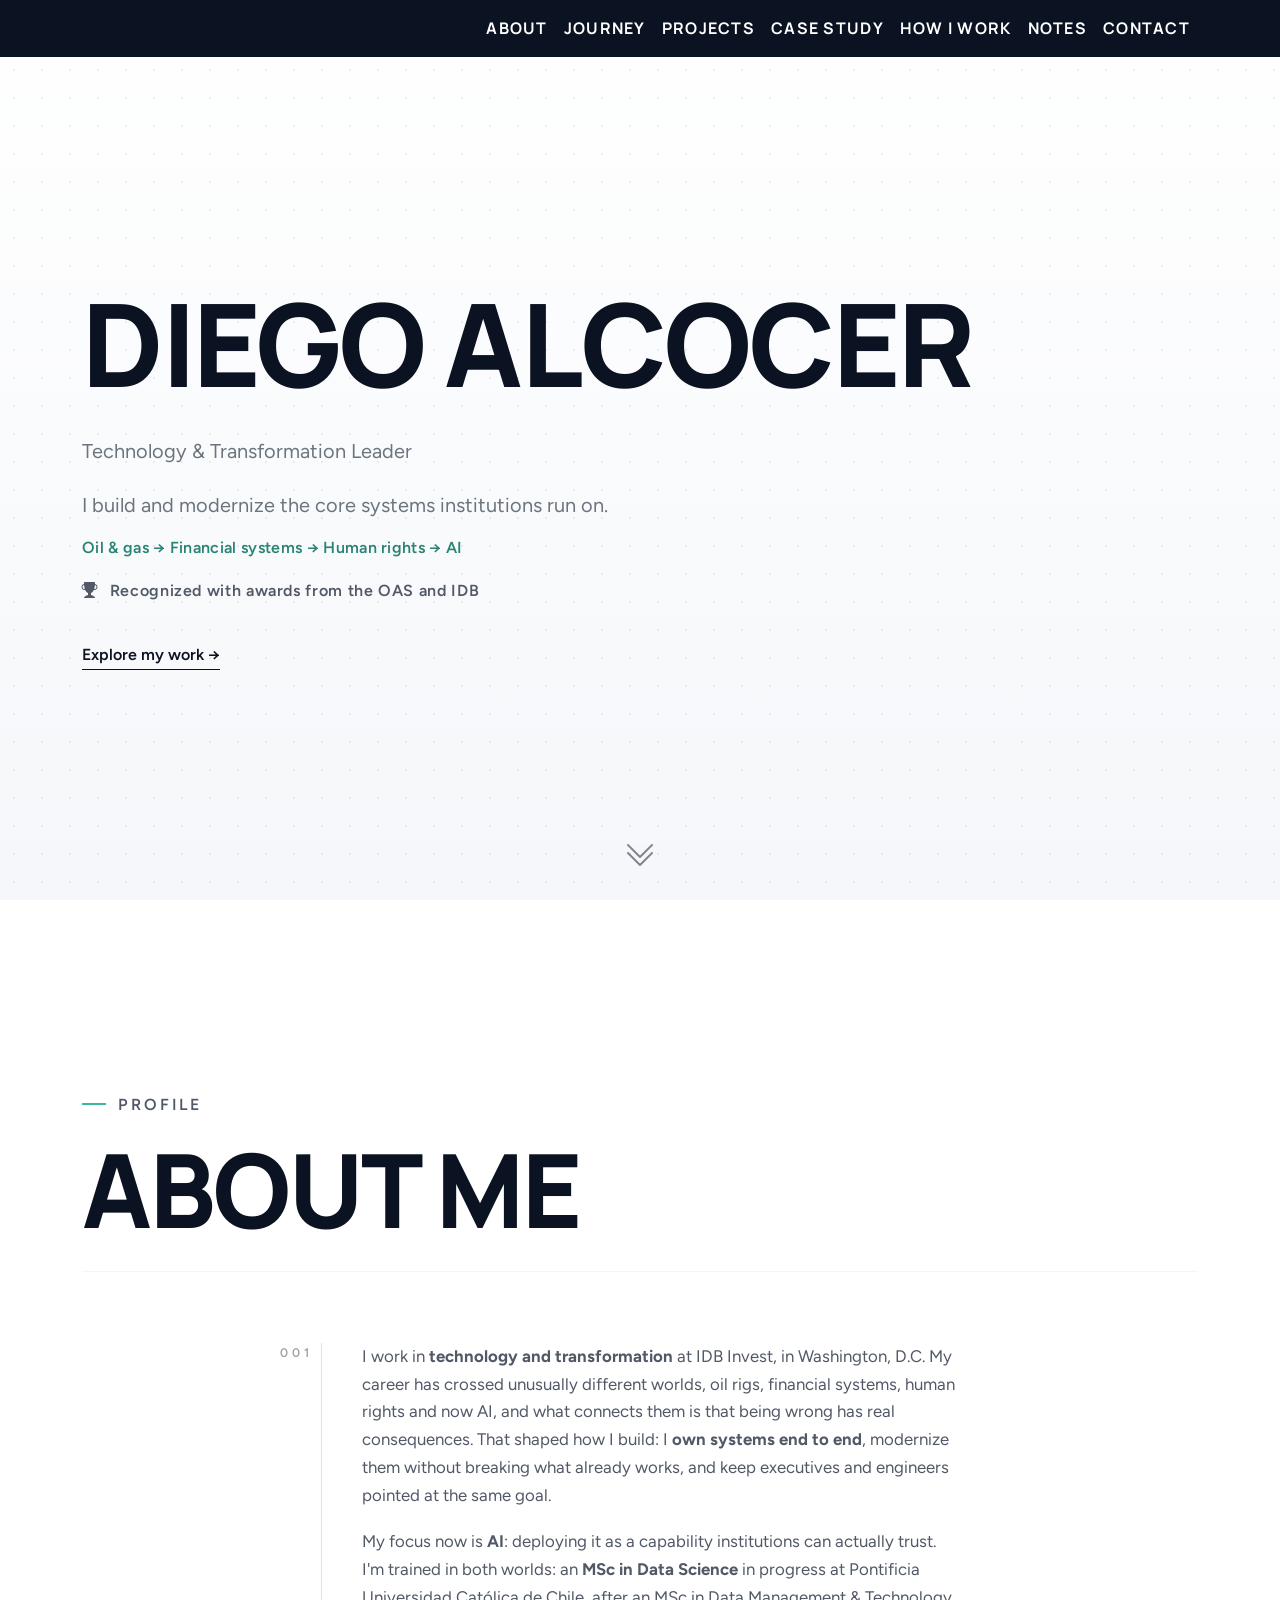
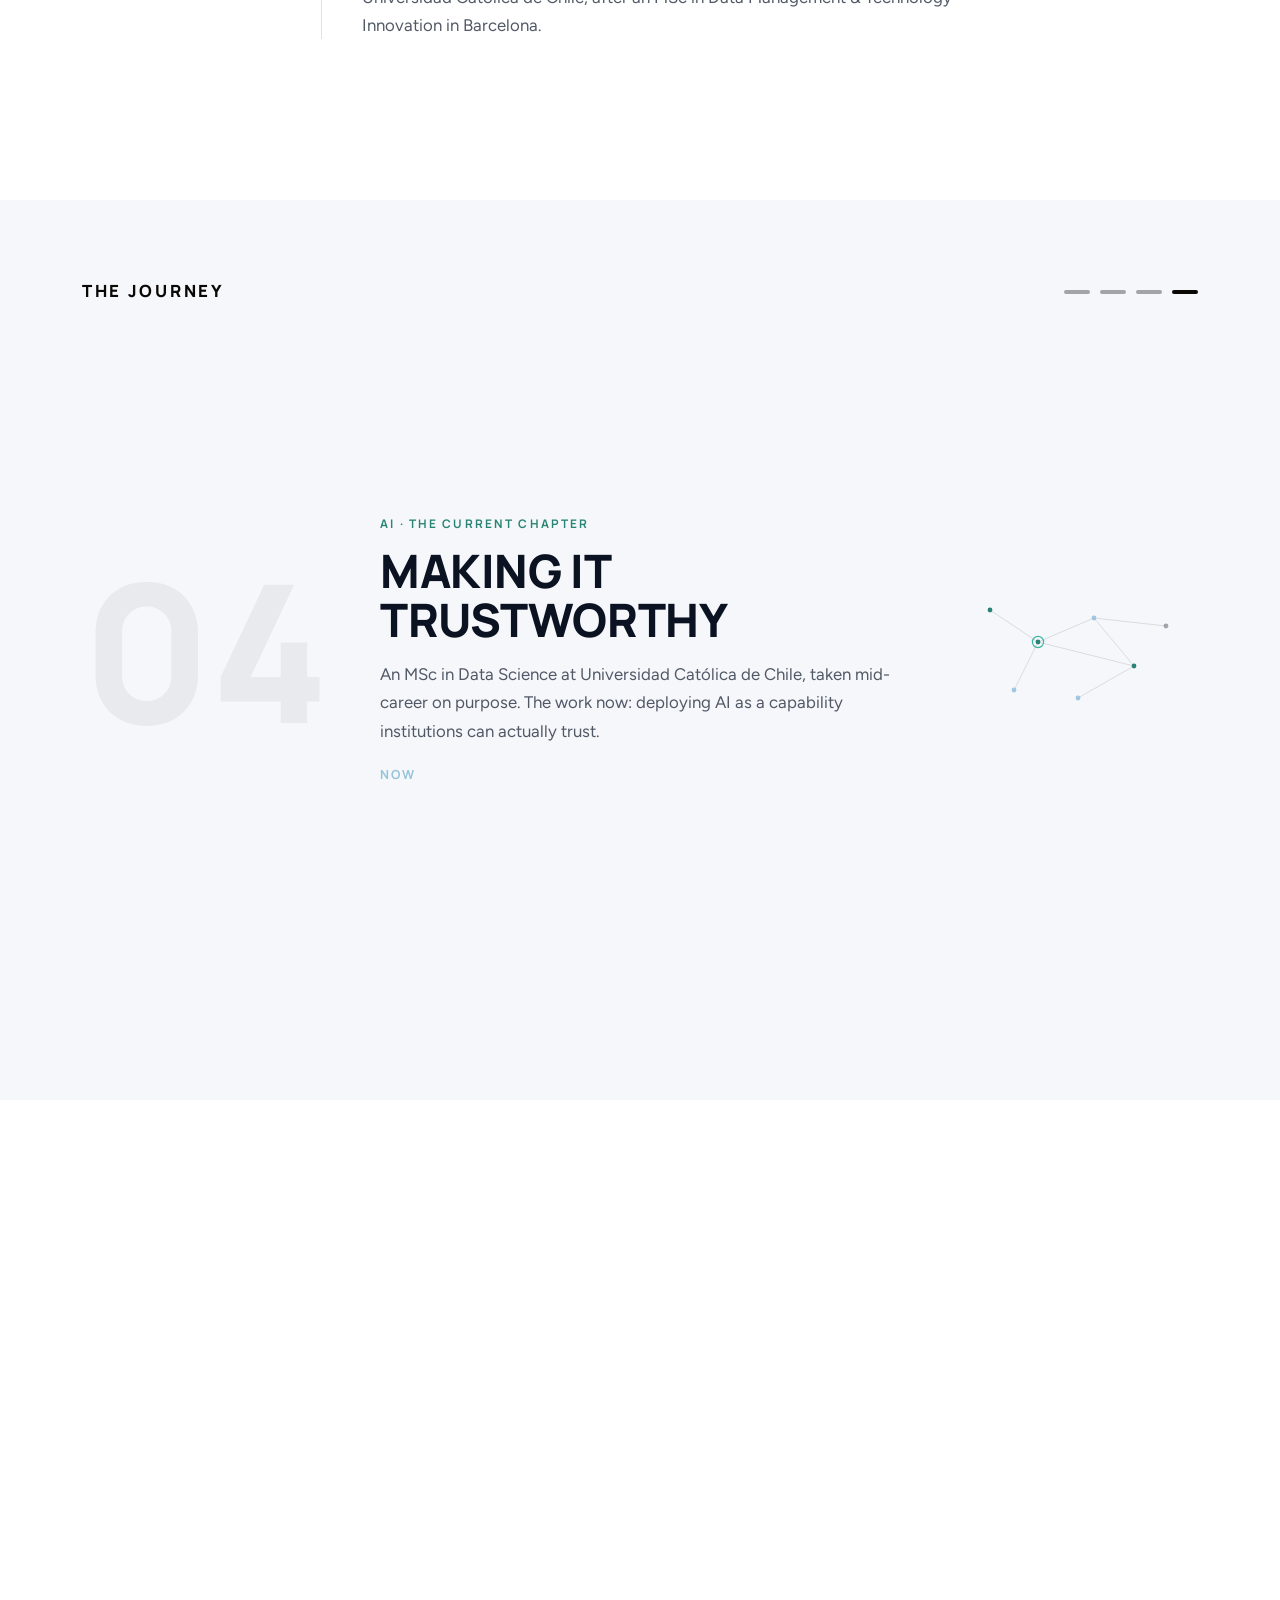
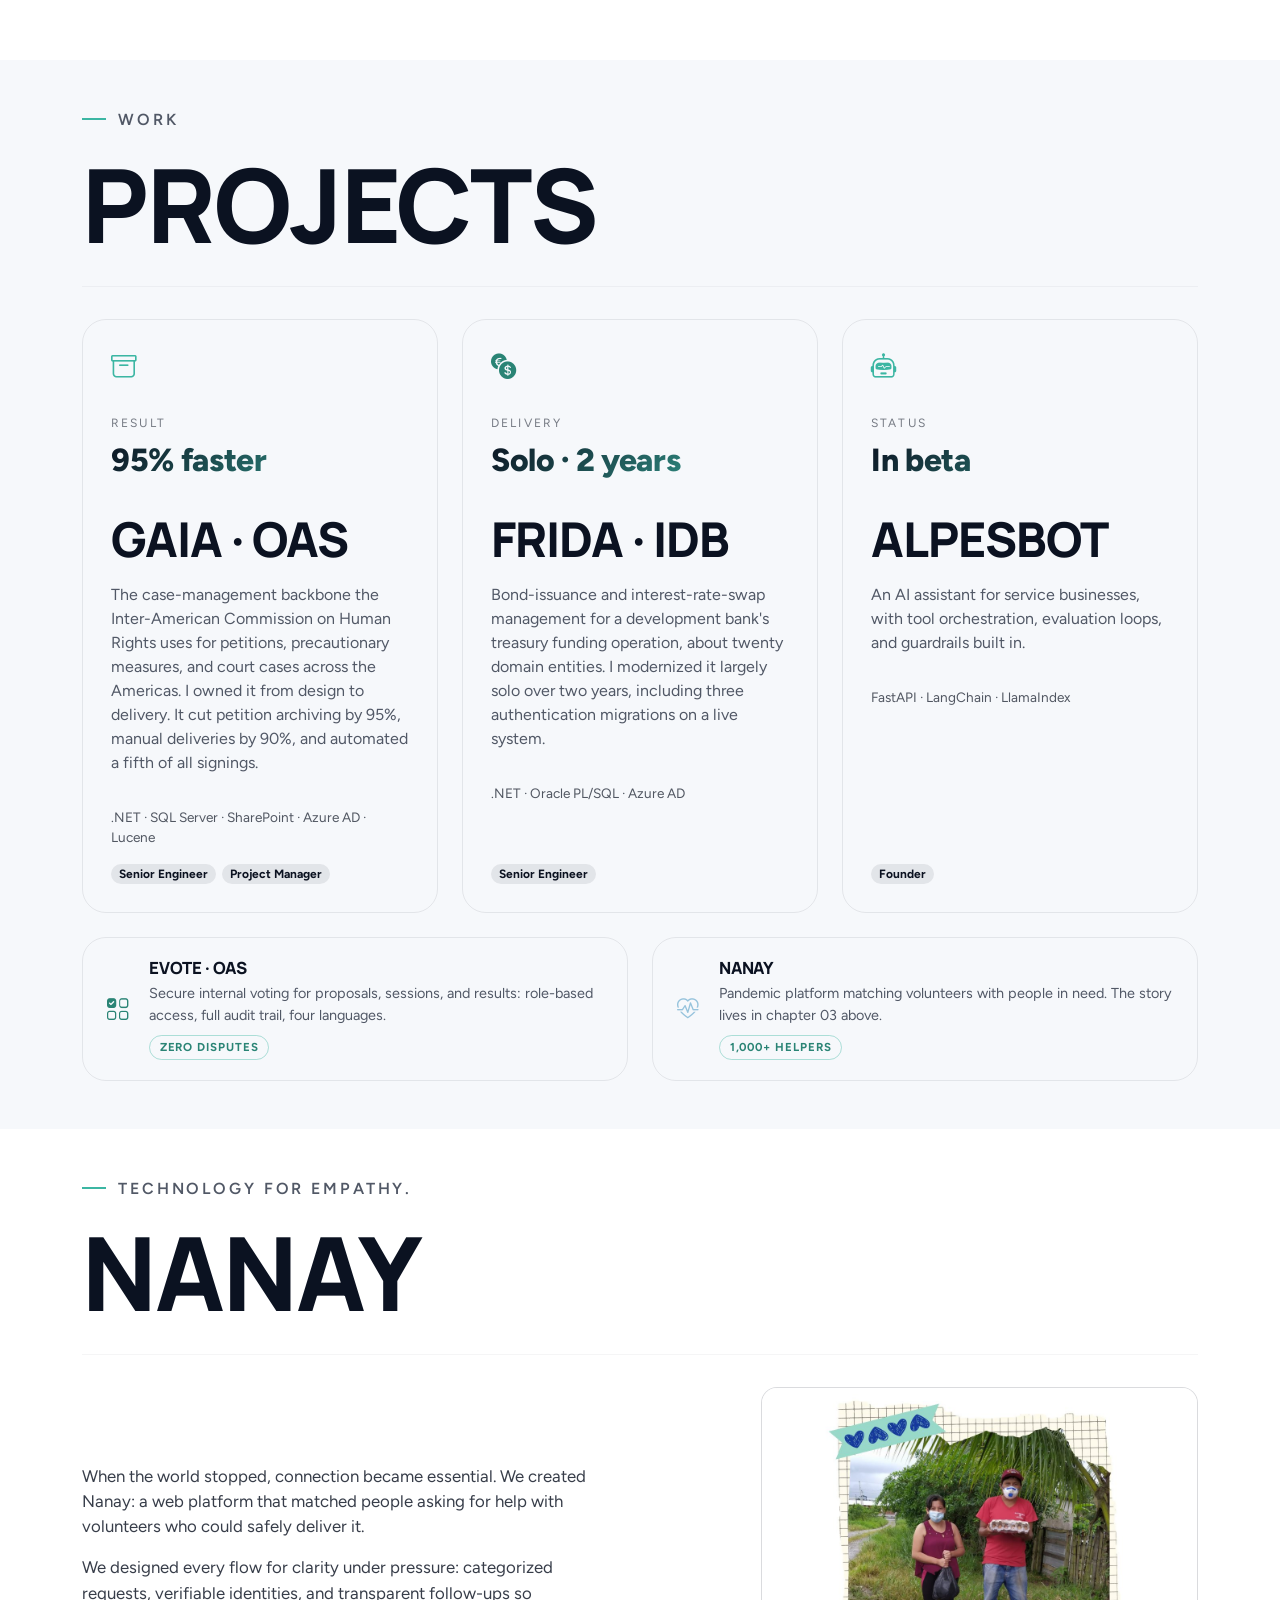
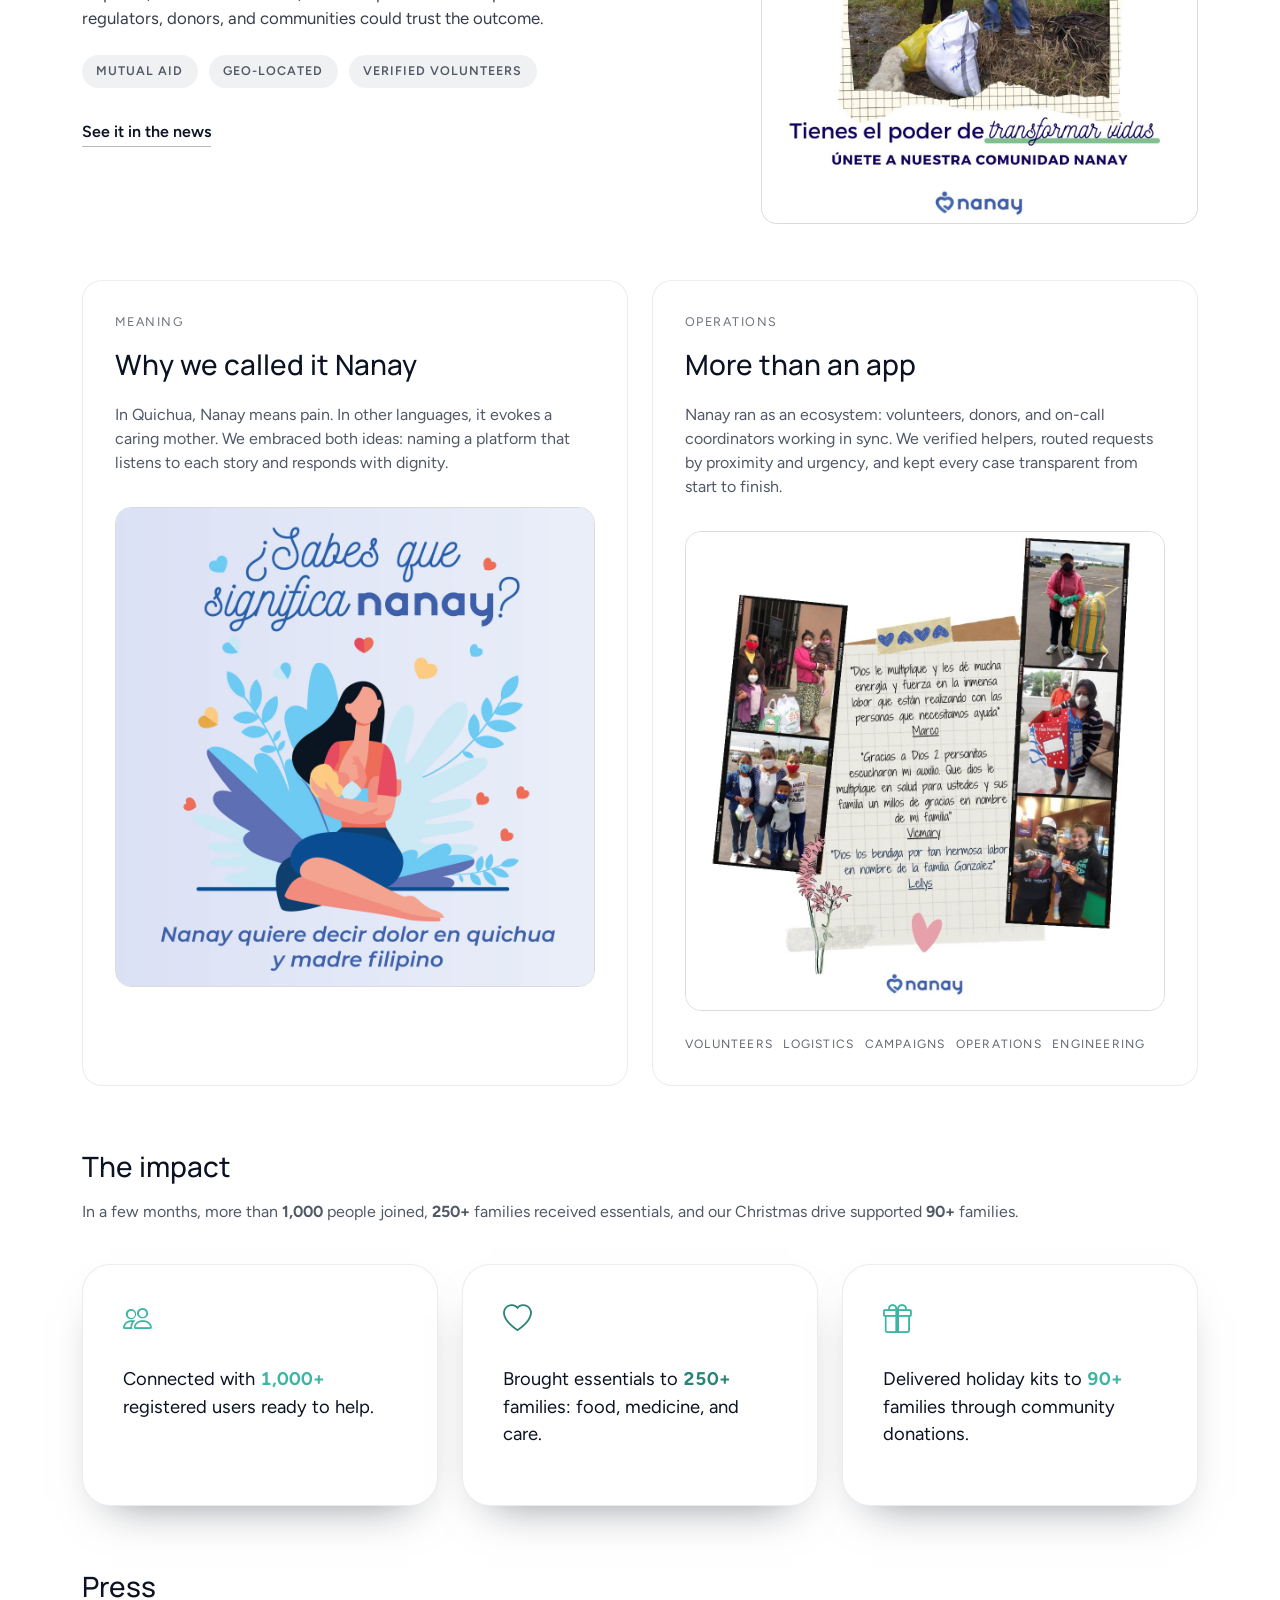
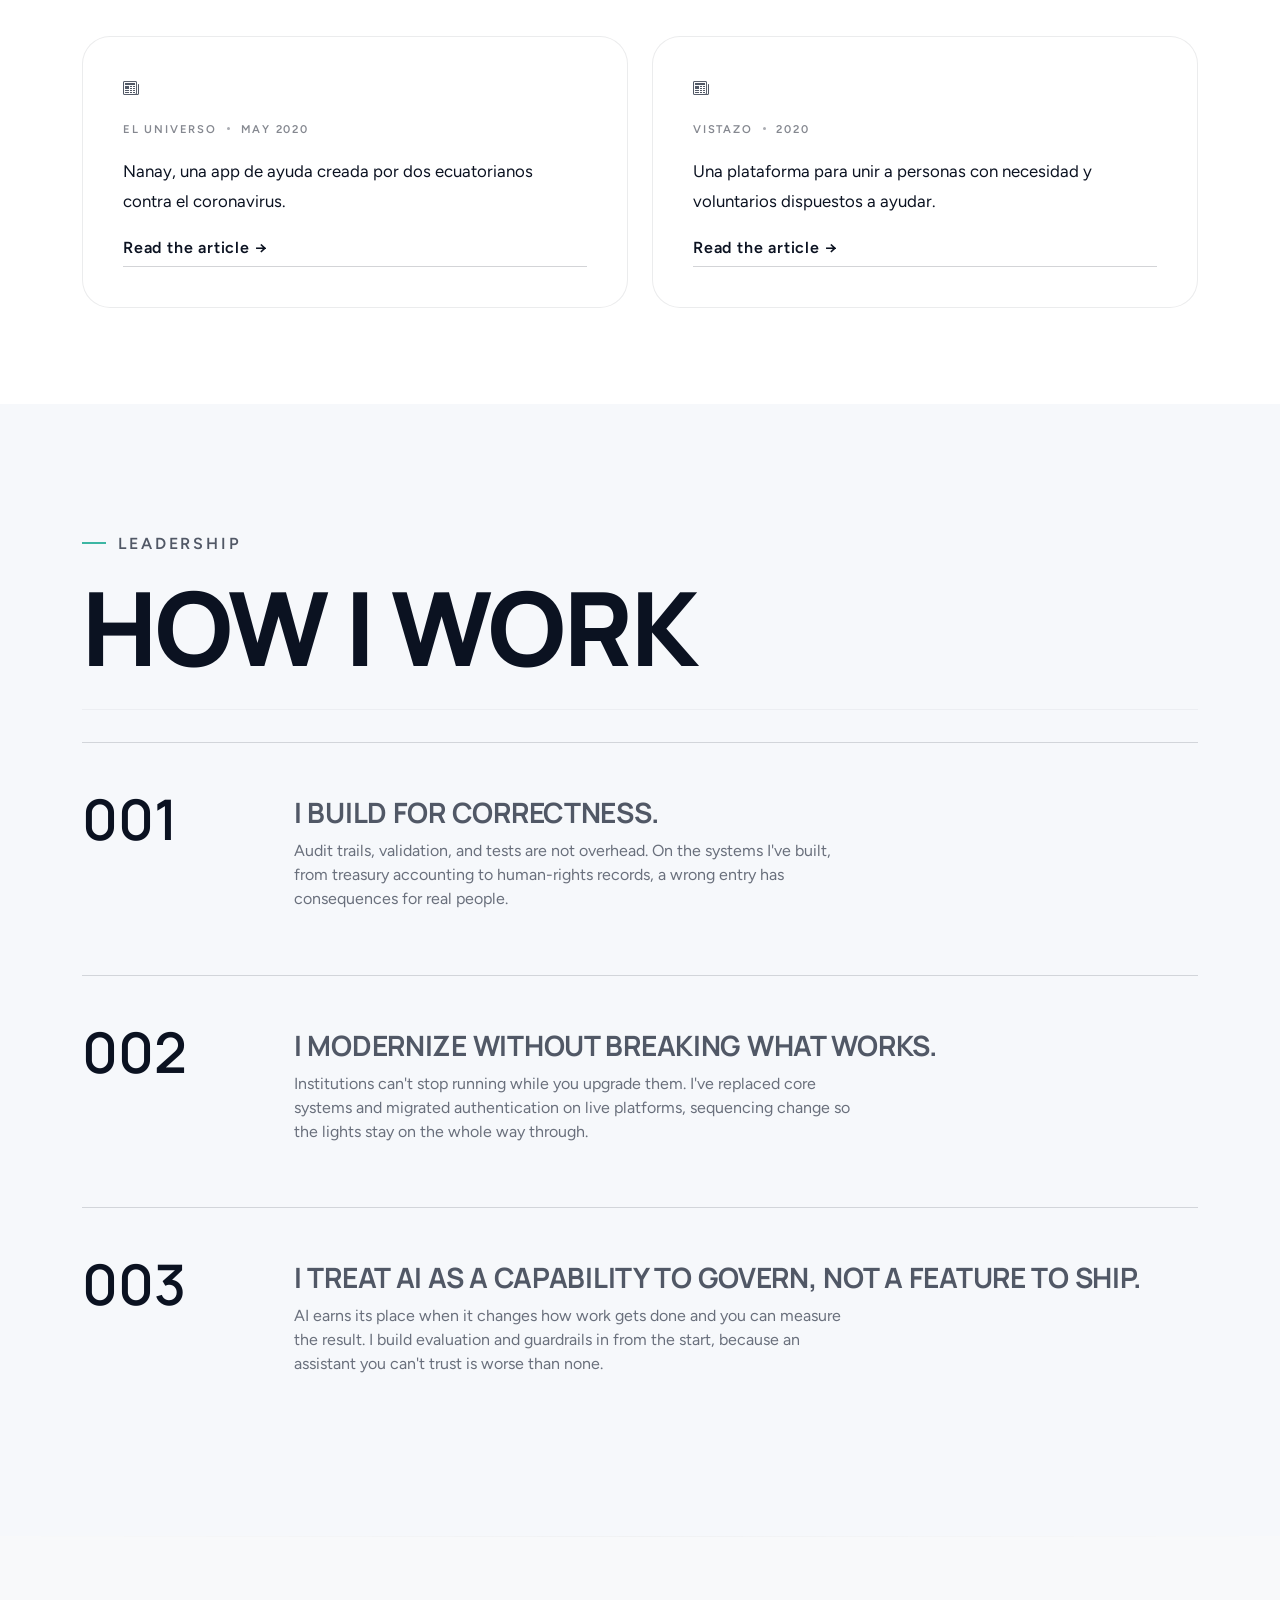
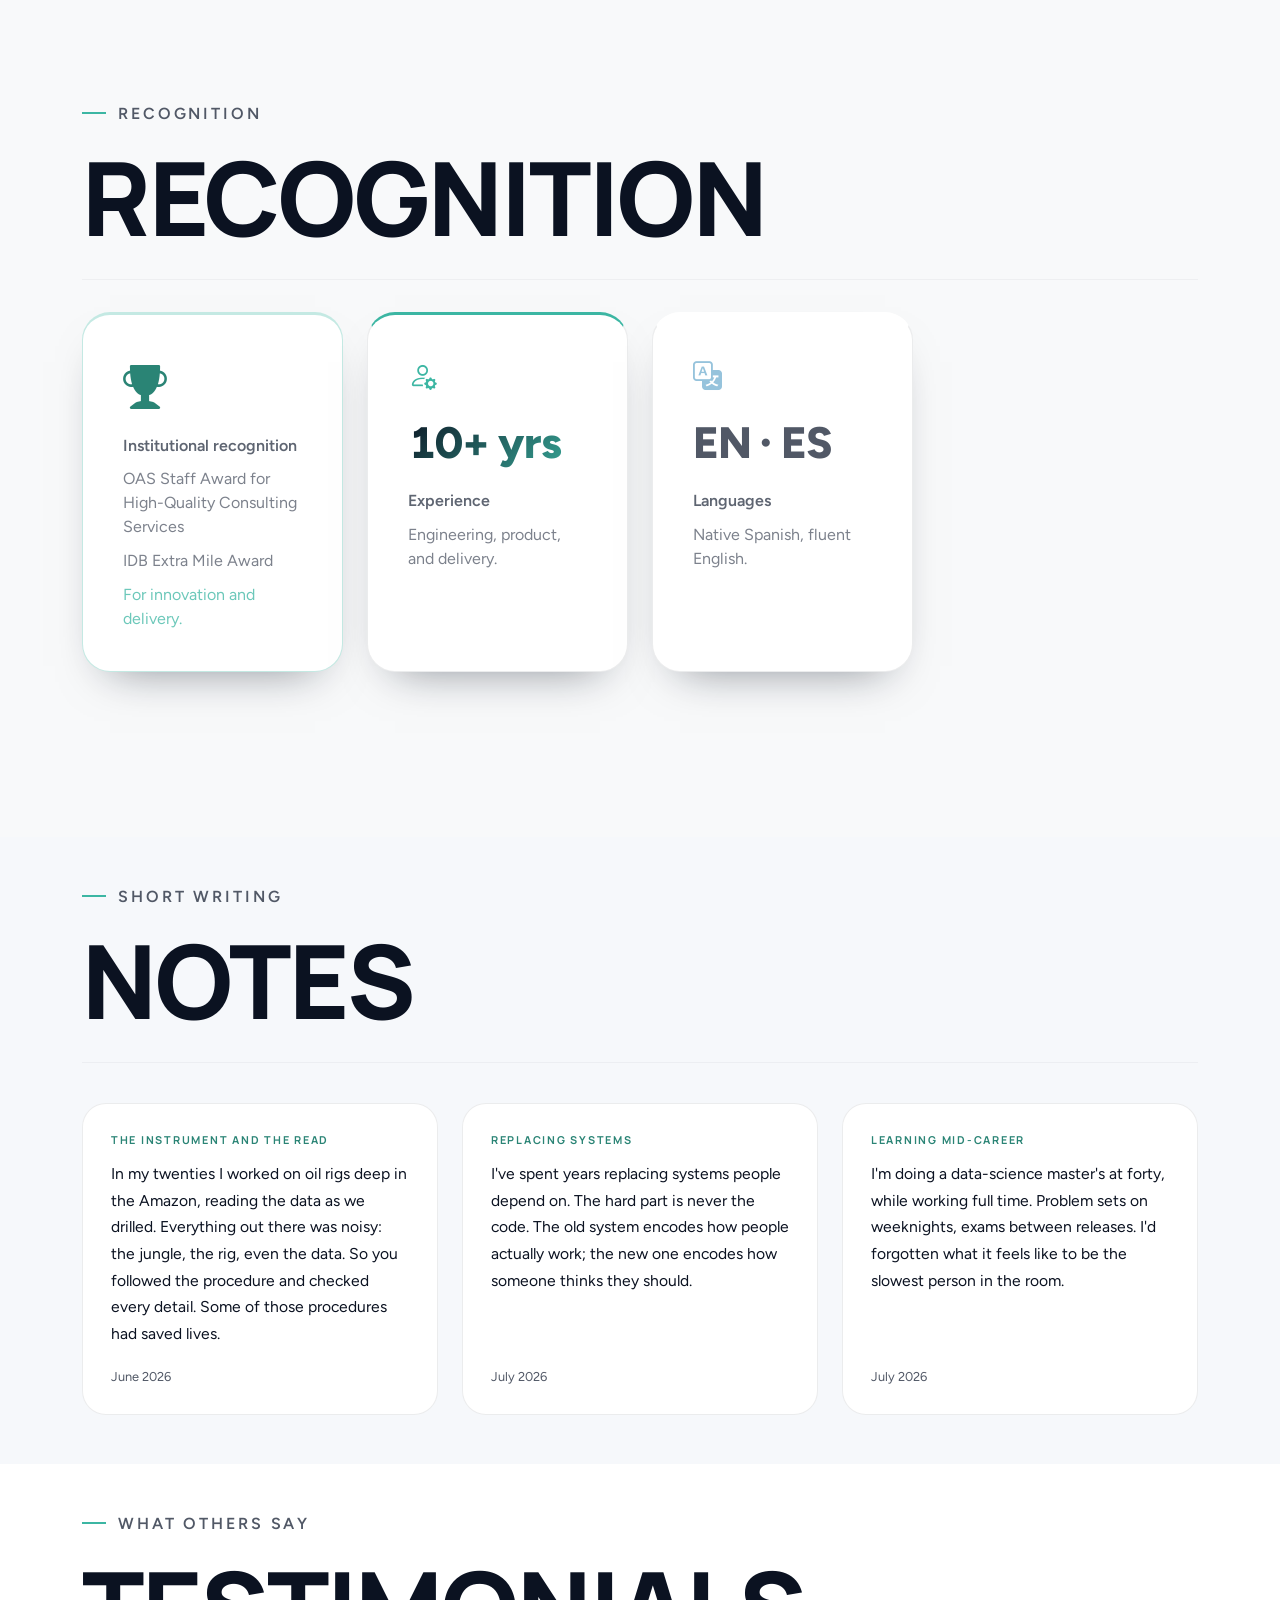
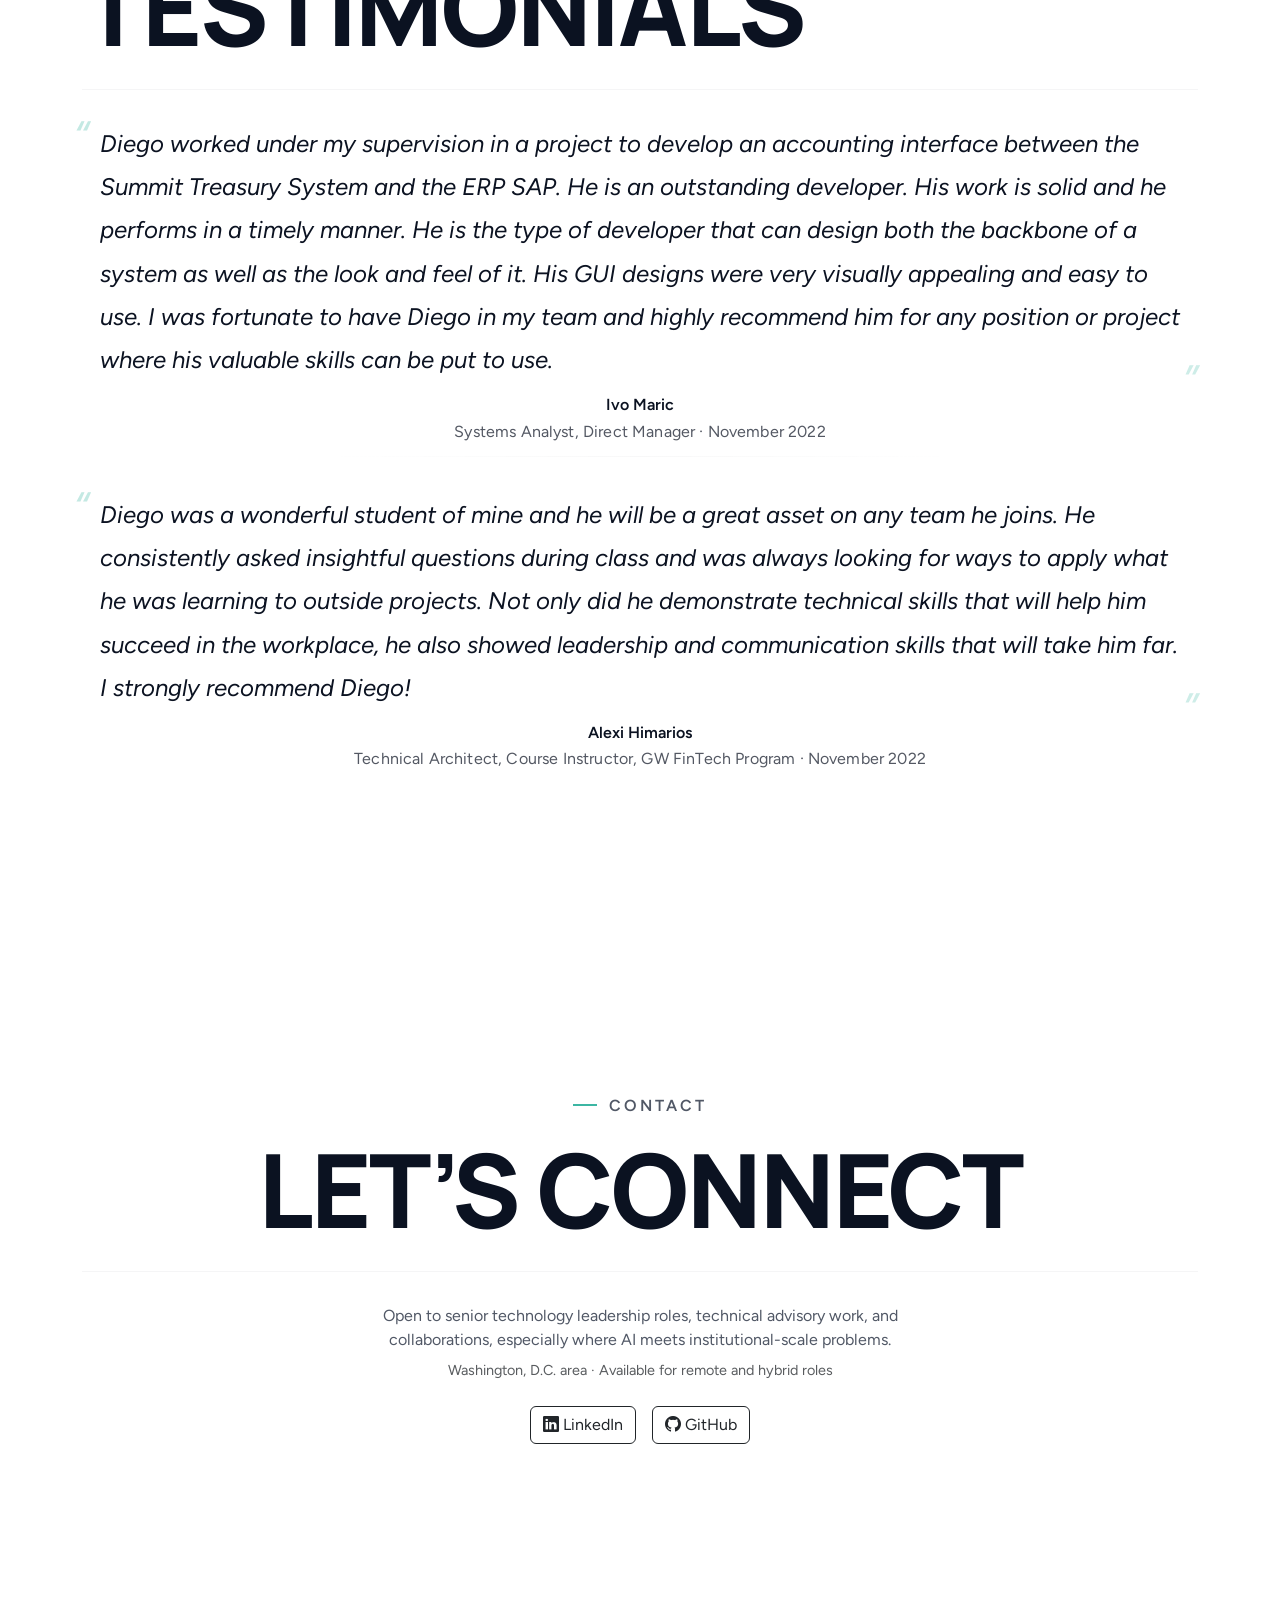
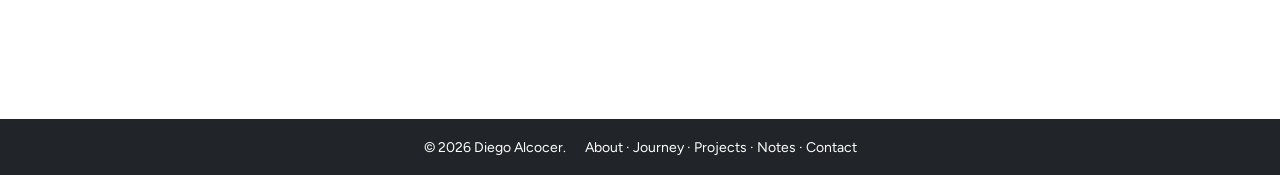
==== commit 21e37f01: "fix: restore the Nanay case study, repair the nav, de-duplicate, drop em dashes Makes the de-AI rewr" ====
--- a/index.html
+++ b/index.html
@@ -1093,6 +1093,296 @@
 
     /* Count-up: tabular nums prevent text width jitter while animating */
     [data-countup] { font-variant-numeric: tabular-nums; }
+  
+    /* === Nanay case study (restored 2026-09-22) === */
+.section-title {
+      color: var(--navy);
+    }
+/* --- Nanay case study --- */
+    #nanay .nanay-hero {
+      margin-bottom: 3.5rem;
+      align-items: center;
+    }
+#nanay .nanay-hero-copy {
+      max-width: 52ch;
+    }
+#nanay .nanay-hero-copy p {
+      font-size: 1.05rem;
+      color: rgba(11, 18, 33, 0.82);
+    }
+#nanay .nanay-hero-chips {
+      display: flex;
+      flex-wrap: wrap;
+      gap: .7rem;
+      margin: 1.5rem 0 2rem;
+    }
+#nanay .nanay-chip {
+      padding: .45rem .9rem;
+      border-radius: 999px;
+      background: rgba(11, 18, 33, 0.06);
+      text-transform: uppercase;
+      letter-spacing: .08em;
+      font-size: .78rem;
+      font-weight: 600;
+    }
+#nanay .nanay-hero-cta {
+      display: flex;
+      flex-wrap: wrap;
+      gap: 1rem;
+      align-items: center;
+    }
+#nanay .nanay-link {
+      text-decoration: none;
+      font-weight: 600;
+      color: var(--navy);
+      position: relative;
+      padding-bottom: .2rem;
+    }
+#nanay .nanay-link::after {
+      content: "";
+      position: absolute;
+      left: 0;
+      bottom: 0;
+      width: 100%;
+      height: 1px;
+      background: currentColor;
+      opacity: .3;
+      transition: opacity .25s var(--ease-apple);
+    }
+#nanay .nanay-link:hover::after {
+      opacity: 1;
+    }
+#nanay .nanay-media-stack {
+      display: flex;
+      flex-direction: column;
+      gap: 1.25rem;
+    }
+#nanay .nanay-media-stack figure {
+      border: 1px solid var(--hr);
+      border-radius: 16px;
+      overflow: hidden;
+      background: #fff;
+      box-shadow: none;
+    }
+#nanay .nanay-media-stack figure img {
+      width: 100%;
+      height: 100%;
+      object-fit: cover;
+      display: block;
+    }
+#nanay .nanay-story-grid {
+      margin-top: 3.5rem;
+      display: grid;
+      grid-template-columns: repeat(auto-fit, minmax(280px, 1fr));
+      gap: 1.5rem;
+    }
+#nanay .nanay-story-card {
+      border: 1px solid rgba(11, 18, 33, 0.08);
+      border-radius: 20px;
+      padding: 2rem;
+      background: #fff;
+      box-shadow: none;
+      display: flex;
+      flex-direction: column;
+      gap: 1rem;
+    }
+#nanay .nanay-story-card figure {
+      margin: 0;
+      border-radius: 16px;
+      overflow: hidden;
+      border: 1px solid var(--hr);
+    }
+#nanay .nanay-story-card figure img {
+      display: block;
+      width: 100%;
+      height: 100%;
+      object-fit: cover;
+    }
+#nanay .nanay-story-card .nanay-panel-eyebrow {
+      font-size: .78rem;
+      letter-spacing: .12em;
+      text-transform: uppercase;
+      color: rgba(11, 18, 33, 0.6);
+    }
+#nanay .nanay-story-card h3 {
+      margin-bottom: .35rem;
+    }
+#nanay .nanay-story-list {
+      list-style: none;
+      padding: 0;
+      margin: .5rem 0 0;
+      display: grid;
+      gap: .35rem;
+      font-size: .95rem;
+      color: rgba(11, 18, 33, 0.8);
+    }
+#nanay .nanay-story-list li {
+      padding-left: 1rem;
+      position: relative;
+    }
+#nanay .nanay-story-list li::before {
+      content: "";
+      width: 6px;
+      height: 6px;
+      border-radius: 50%;
+      background: var(--teal);
+      position: absolute;
+      top: .45rem;
+      left: 0;
+    }
+#nanay .nanay-stats {
+      display: grid;
+      grid-template-columns: repeat(3, minmax(0, 1fr));
+      gap: 1.5rem;
+      margin-top: 2.5rem;
+    }
+#nanay .nanay-stat-card {
+      border: 1px solid rgba(11, 18, 33, 0.08);
+      border-radius: 28px;
+      padding: 2.5rem;
+      background: #fff;
+      position: relative;
+      box-shadow: 0 22px 45px -28px rgba(10, 18, 33, 0.55);
+      display: flex;
+      flex-direction: column;
+      gap: 1.25rem;
+      min-height: 220px;
+      transition: transform .25s var(--ease-apple), box-shadow .25s var(--ease-apple);
+    }
+@media (hover: hover) and (pointer: fine) {
+  #nanay .nanay-stat-card:hover {
+        transform: translateY(-4px);
+        box-shadow: 0 25px 55px -25px rgba(60, 182, 163, 0.28);
+      }
+}
+#nanay .nanay-card-icon {
+      font-size: 1.8rem;
+      line-height: 1;
+    }
+#nanay .nanay-card-copy {
+      font-size: 1.15rem;
+      line-height: 1.5;
+      color: var(--navy);
+      max-width: 32ch;
+    }
+#nanay .nanay-card-copy .nanay-card-accent {
+      font-weight: 700;
+      display: inline-block;
+    }
+#nanay .accent-purple { color: var(--teal); }
+#nanay .accent-orange { color: var(--teal-deep); }
+#nanay .nanay-scope {
+      display: flex;
+      flex-wrap: wrap;
+      gap: .65rem;
+      margin-top: .5rem;
+      text-transform: uppercase;
+      letter-spacing: .1em;
+      font-size: .75rem;
+      color: rgba(11, 18, 33, 0.65);
+    }
+#nanay .nanay-press {
+      display: grid;
+      grid-template-columns: repeat(2, minmax(0, 1fr));
+      gap: 1.5rem;
+      margin-top: 2rem;
+    }
+#nanay .nanay-press-card {
+      border: 1px solid rgba(11, 18, 33, 0.08);
+      border-radius: 28px;
+      padding: 2.5rem;
+      background: #fff;
+      height: 100%;
+      display: flex;
+      flex-direction: column;
+      gap: 1.25rem;
+      box-shadow: none;
+      transition: transform .25s var(--ease-apple), box-shadow .25s var(--ease-apple);
+    }
+#nanay .nanay-press-card:hover {
+      transform: none;
+      box-shadow: none;
+    }
+#nanay .press-source {
+      font-size: .7rem;
+      text-transform: uppercase;
+      letter-spacing: .16em;
+      font-weight: 600;
+      color: rgba(11, 18, 33, 0.5);
+      display: flex;
+      align-items: center;
+      gap: .65rem;
+    }
+#nanay .press-source span {
+      display: inline-block;
+      height: 3px;
+      width: 3px;
+      border-radius: 50%;
+      background: rgba(11, 18, 33, 0.35);
+    }
+#nanay .press-quote {
+      font-size: 1.05rem;
+      line-height: 1.75;
+      color: var(--navy);
+      margin: 0;
+      max-width: 42ch;
+    }
+#nanay .press-link {
+      display: inline-flex;
+      align-items: center;
+      gap: .35rem;
+      font-weight: 600;
+      letter-spacing: .05em;
+      padding-bottom: .35rem;
+      border-bottom: 1px solid rgba(11, 18, 33, 0.18);
+      transition: border-color .2s var(--ease-apple), color .2s var(--ease-apple);
+    }
+#nanay .press-link::after {
+      content: '→';
+      font-size: 1rem;
+      transition: transform .2s var(--ease-apple);
+    }
+#nanay .press-link:hover {
+      border-bottom-color: var(--teal);
+      color: var(--teal);
+    }
+@media (hover: hover) and (pointer: fine) {
+  #nanay .press-link:hover::after {
+        transform: translateX(4px);
+      }
+}
+/* Nanay section divider */
+    .nanay-divider {
+      height: 80px;
+      background: linear-gradient(to bottom, rgba(11,18,33,0.04), transparent 60%);
+      border-top: 1px solid rgba(11,18,33,0.08);
+      margin-top: 4rem;
+      margin-bottom: 4rem;
+    }
+#nanay .nanay-outro {
+      max-width: 58ch;
+      margin: 0 auto;
+      text-align: center;
+    }
+#nanay .nanay-outro p {
+      margin-bottom: 1.1rem;
+    }
+@media(max-width:992px) {
+  #nanay .nanay-stats {
+        grid-template-columns: repeat(2, minmax(0, 1fr));
+      }
+  #nanay .nanay-press {
+        grid-template-columns: 1fr;
+      }
+}
+@media(max-width:576px) {
+  #nanay .nanay-stats {
+        grid-template-columns: 1fr;
+      }
+}
+.accent-orange{ color: var(--teal-deep); }
+.accent-purple{ color: var(--teal); }
+.nanay-card-icon{ font-size:1.25rem; margin-bottom:.75rem; display:inline-block; }
   </style>
   <script type="application/ld+json">
   {
@@ -1155,6 +1445,7 @@
           <li class="nav-item"><a class="nav-link" href="#about">About</a></li>
           <li class="nav-item"><a class="nav-link" href="#journey">Journey</a></li>
           <li class="nav-item"><a class="nav-link" href="#projects">Projects</a></li>
+          <li class="nav-item"><a class="nav-link" href="#nanay">Case Study</a></li>
           <li class="nav-item"><a class="nav-link" href="#process">How I Work</a></li>
           <li class="nav-item"><a class="nav-link" href="#notes">Notes</a></li>
           <li class="nav-item"><a class="nav-link" href="#contact">Contact</a></li>
@@ -1202,8 +1493,8 @@
       <hr class="title-rule">
       <div class="about-preface" data-reveal="right" style="--reveal-delay: 50ms"></div>
       <div class="lead about-lead text-center text-lg-start" data-reveal="up">
-        <p>I work in <b>technology and transformation</b> at IDB Invest, in Washington, D.C. My career has crossed unusually different worlds — oil rigs, financial systems, human rights, and now AI — and what connects them is that being wrong has real consequences. That shaped how I build: I <b>own systems end to end</b>, modernize them without breaking what already works, and keep executives and engineers pointed at the same goal.</p>
-        <p>My focus now is <b>AI</b>: deploying it as a capability institutions can actually trust. I'm trained in both worlds — an <b>MSc in Data Science</b> in progress at Pontificia Universidad Católica de Chile, after an MSc in Data Management &amp; Technology Innovation in Barcelona.</p>
+        <p>I work in <b>technology and transformation</b> at IDB Invest, in Washington, D.C. My career has crossed unusually different worlds, oil rigs, financial systems, human rights and now AI, and what connects them is that being wrong has real consequences. That shaped how I build: I <b>own systems end to end</b>, modernize them without breaking what already works, and keep executives and engineers pointed at the same goal.</p>
+        <p>My focus now is <b>AI</b>: deploying it as a capability institutions can actually trust. I'm trained in both worlds: an <b>MSc in Data Science</b> in progress at Pontificia Universidad Católica de Chile, after an MSc in Data Management &amp; Technology Innovation in Barcelona.</p>
       </div>
     </div>
   </section>
@@ -1230,7 +1521,7 @@
               <div>
                 <div class="journey-eyebrow">The field · Amazon basin</div>
                 <h3 class="journey-chapter-title">Reading the earth</h3>
-                <p class="journey-body">Measurement-while-drilling engineering for Halliburton, deep in the jungle. Everything out there was noisy — the rig, the data. Good analysis was the difference between hitting the target and missing it.</p>
+                <p class="journey-body">Measurement-while-drilling engineering for Halliburton, deep in the jungle. Three years reading live data from two kilometres down, where a bad call cost days of rig time and there was no way to take it back.</p>
                 <div class="journey-years">2010 – 2014</div>
               </div>
               <div class="journey-motif" aria-hidden="true">
@@ -1276,7 +1567,7 @@
               <div>
                 <div class="journey-eyebrow">The builder</div>
                 <h3 class="journey-chapter-title">Owning it end to end</h3>
-                <p class="journey-body">Nanay, built during COVID to match volunteers with people in need — more than 1,000 signed up, with press coverage in El Universo and Vistazo. Then Alpesbot. Building, pricing, and learning to wind things down well.</p>
+                <p class="journey-body">Nanay, built during COVID to match volunteers with people in need. More than 1,000 signed up, with press coverage in El Universo and Vistazo. Then Alpesbot. Building, pricing, and learning to wind things down well.</p>
                 <div class="journey-years">2020 – NOW</div>
               </div>
               <div class="journey-motif" aria-hidden="true">
@@ -1375,7 +1666,7 @@
           <div class="project-card-icon accent-violet"><i class="bi bi-ui-checks-grid"></i></div>
           <div>
             <h3 class="project-title-sm">eVote · OAS</h3>
-            <p>Secure internal voting for proposals, sessions, and results — role-based access, full audit trail, four languages.</p>
+            <p>Secure internal voting for proposals, sessions, and results: role-based access, full audit trail, four languages.</p>
             <span class="project-chip">Zero disputes</span>
           </div>
         </article>
@@ -1388,6 +1679,106 @@
           </div>
         </article>
       </div>
+    </div>
+  </section>
+
+<section class="py-5 bg-white section-full" id="nanay">
+    <div class="container">
+      <div class="eyebrow text-center text-lg-start" data-reveal="right">Technology for empathy.</div>
+      <h2 class="mega-title text-center text-lg-start" data-reveal="right" style="--reveal-delay: 50ms">Nanay</h2>
+      <hr class="title-rule">
+
+      <div class="row g-4 g-lg-5 nanay-hero" data-reveal="up">
+        <div class="col-lg-6">
+          <div class="nanay-hero-copy">
+            <p>When the world stopped, connection became essential. We created Nanay: a web platform that matched people asking for help with volunteers who could safely deliver it.</p>
+            <p>We designed every flow for clarity under pressure: categorized requests, verifiable identities, and transparent follow-ups so regulators, donors, and communities could trust the outcome.</p>
+            <div class="nanay-hero-chips">
+              <span class="nanay-chip">Mutual aid</span>
+              <span class="nanay-chip">Geo-located</span>
+              <span class="nanay-chip">Verified volunteers</span>
+            </div>
+            <div class="nanay-hero-cta">
+              
+              <a class="nanay-link" href="https://www.eluniverso.com/larevista/2020/05/12/nota/7839771/nanay-app-ayuda-creada-dos-ecuatorianos-contra-coronavirus/" target="_blank" rel="noopener noreferrer">See it in the news</a>
+            </div>
+          </div>
+        </div>
+        <div class="col-lg-5 offset-lg-1">
+          <div class="nanay-media-stack">
+            <figure class="nanay-media-primary m-0">
+              <img src="/assets/images/nanay_joinus.jpg" alt="Nanay platform join-us screen inviting volunteers to participate" width="1080" height="1080" loading="lazy" decoding="async">
+              <figcaption class="visually-hidden">Screenshot of the Nanay platform showing a join-us call to action.</figcaption>
+            </figure>
+          </div>
+        </div>
+      </div>
+
+      <div class="nanay-story-grid" data-reveal="up" style="--reveal-delay: 100ms">
+        <article class="nanay-story-card">
+          <div class="nanay-panel-eyebrow">Meaning</div>
+          <h3>Why we called it Nanay</h3>
+          <p>In Quichua, Nanay means pain. In other languages, it evokes a caring mother. We embraced both ideas: naming a platform that listens to each story and responds with dignity.</p>
+          <figure>
+            <img src="/assets/images/nanay_meaning.jpg" alt="Meaning of Nanay illustrated with caring hands supporting each other" width="1080" height="1080" loading="lazy" decoding="async">
+            <figcaption class="visually-hidden">Photograph illustrating the meaning of Nanay with supportive hands.</figcaption>
+          </figure>
+        </article>
+        <article class="nanay-story-card">
+          <div class="nanay-panel-eyebrow">Operations</div>
+          <h3>More than an app</h3>
+          <p>Nanay ran as an ecosystem: volunteers, donors, and on-call coordinators working in sync. We verified helpers, routed requests by proximity and urgency, and kept every case transparent from start to finish.</p>
+          <figure>
+            <img src="/assets/images/nanay_historias.jpg" alt="Volunteer stories highlighted within the Nanay community platform" width="1080" height="1080" loading="lazy" decoding="async">
+            <figcaption class="visually-hidden">Screenshot showcasing volunteer stories shared through Nanay.</figcaption>
+          </figure>
+          <div class="nanay-scope">
+            <span>Volunteers</span>
+            <span>Logistics</span>
+            <span>Campaigns</span>
+            <span>Operations</span>
+            <span>Engineering</span>
+          </div>
+        </article>
+      </div>
+
+      <div class="mt-5 py-3" data-reveal="up" style="--reveal-delay: 150ms">
+        <h3 class="section-title mb-3">The impact</h3>
+        <p>In a few months, more than <strong>1,000</strong> people joined, <strong>250+</strong> families received essentials, and our Christmas drive supported <strong>90+</strong> families.</p>
+        <div class="nanay-stats">
+          <div class="nanay-stat-card" data-reveal="up">
+            <div class="nanay-card-icon accent-purple"><i class="bi bi-people" aria-hidden="true"></i></div>
+            <p class="nanay-card-copy">Connected with <span class="nanay-card-accent accent-purple" data-countup>1,000+</span> registered users ready to help.</p>
+          </div>
+          <div class="nanay-stat-card" data-reveal="up" style="--reveal-delay: 100ms">
+            <div class="nanay-card-icon accent-orange"><i class="bi bi-heart" aria-hidden="true"></i></div>
+            <p class="nanay-card-copy">Brought essentials to <span class="nanay-card-accent accent-orange" data-countup>250+</span> families: food, medicine, and care.</p>
+          </div>
+          <div class="nanay-stat-card" data-reveal="up" style="--reveal-delay: 200ms">
+            <div class="nanay-card-icon accent-teal"><i class="bi bi-gift" aria-hidden="true"></i></div>
+            <p class="nanay-card-copy">Delivered holiday kits to <span class="nanay-card-accent accent-teal" data-countup>90+</span> families through community donations.</p>
+          </div>
+        </div>
+      </div>
+
+      <div class="my-5" data-reveal="up" style="--reveal-delay: 250ms">
+        <h3 class="section-title mb-3">Press</h3>
+        <div class="nanay-press">
+          <div class="nanay-press-card">
+            <div class="press-icon"><i class="bi bi-newspaper" aria-hidden="true"></i></div>
+            <span class="press-source">El Universo <span></span> May 2020</span>
+            <p class="press-quote mb-0">Nanay, una app de ayuda creada por dos ecuatorianos contra el coronavirus.</p>
+            <a class="hero-cta press-link" href="https://www.eluniverso.com/larevista/2020/05/12/nota/7839771/nanay-app-ayuda-creada-dos-ecuatorianos-contra-coronavirus/" target="_blank" rel="noopener noreferrer">Read the article</a>
+          </div>
+          <div class="nanay-press-card">
+            <div class="press-icon"><i class="bi bi-newspaper" aria-hidden="true"></i></div>
+            <span class="press-source">Vistazo <span></span> 2020</span>
+            <p class="press-quote mb-0">Una plataforma para unir a personas con necesidad y voluntarios dispuestos a ayudar.</p>
+            <a class="hero-cta press-link" href="https://www.vistazo.com/actualidad/nacional/dos-ecuatorianos-crean-una-plataforma-de-ayuda-durante-la-pandemia-HWVI181556" target="_blank" rel="noopener noreferrer">Read the article</a>
+          </div>
+        </div>
+      </div>
+
     </div>
   </section>
 
@@ -1468,7 +1859,7 @@
       <div class="note-list">
         <article class="note-card" data-reveal="up">
           <div class="note-pillar">The instrument and the read</div>
-          <p>In my twenties I worked on oil rigs deep in the Amazon, reading the data as we drilled. Everything out there was noisy — the jungle, the rig, even the data. So you followed the procedure and checked every detail. Some of those procedures had saved lives.</p>
+          <p>In my twenties I worked on oil rigs deep in the Amazon, reading the data as we drilled. Everything out there was noisy: the jungle, the rig, even the data. So you followed the procedure and checked every detail. Some of those procedures had saved lives.</p>
           <div class="note-date">June 2026</div>
         </article>
         <article class="note-card" data-reveal="up" style="--reveal-delay: 80ms">
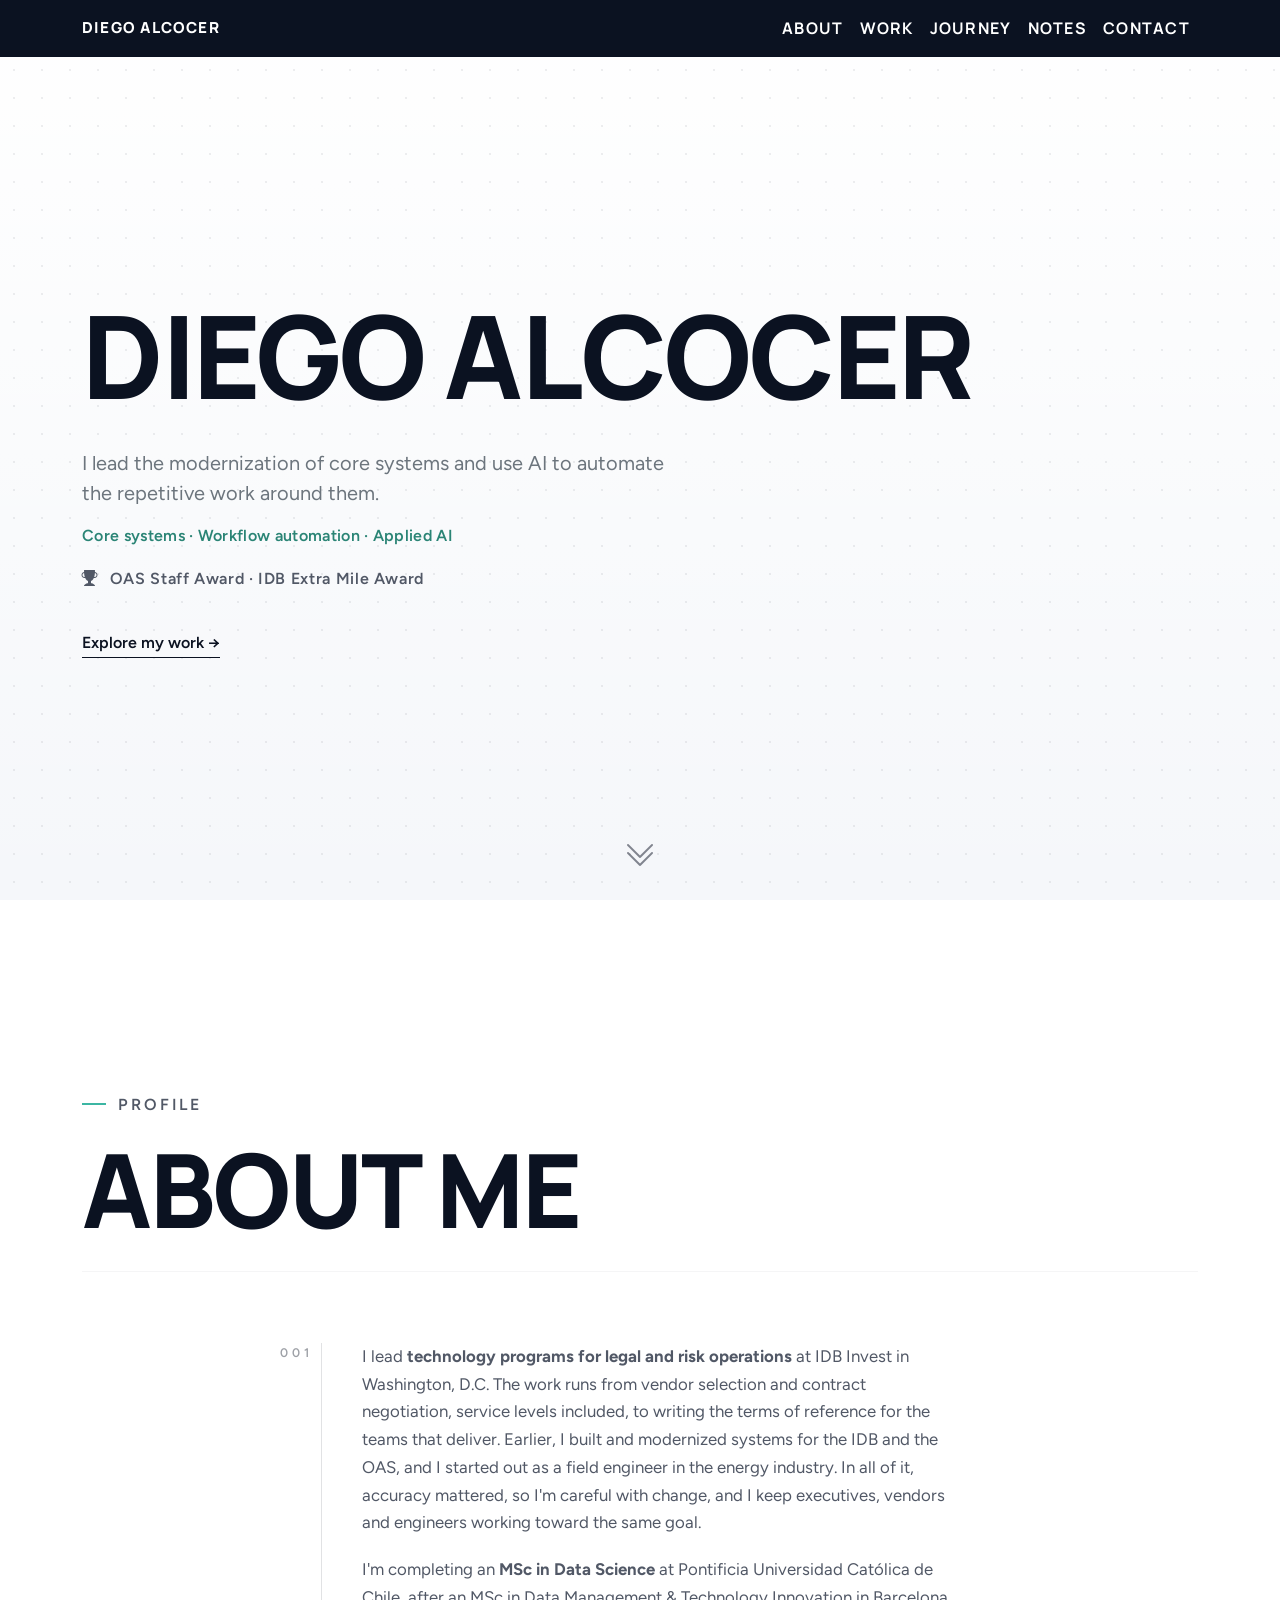
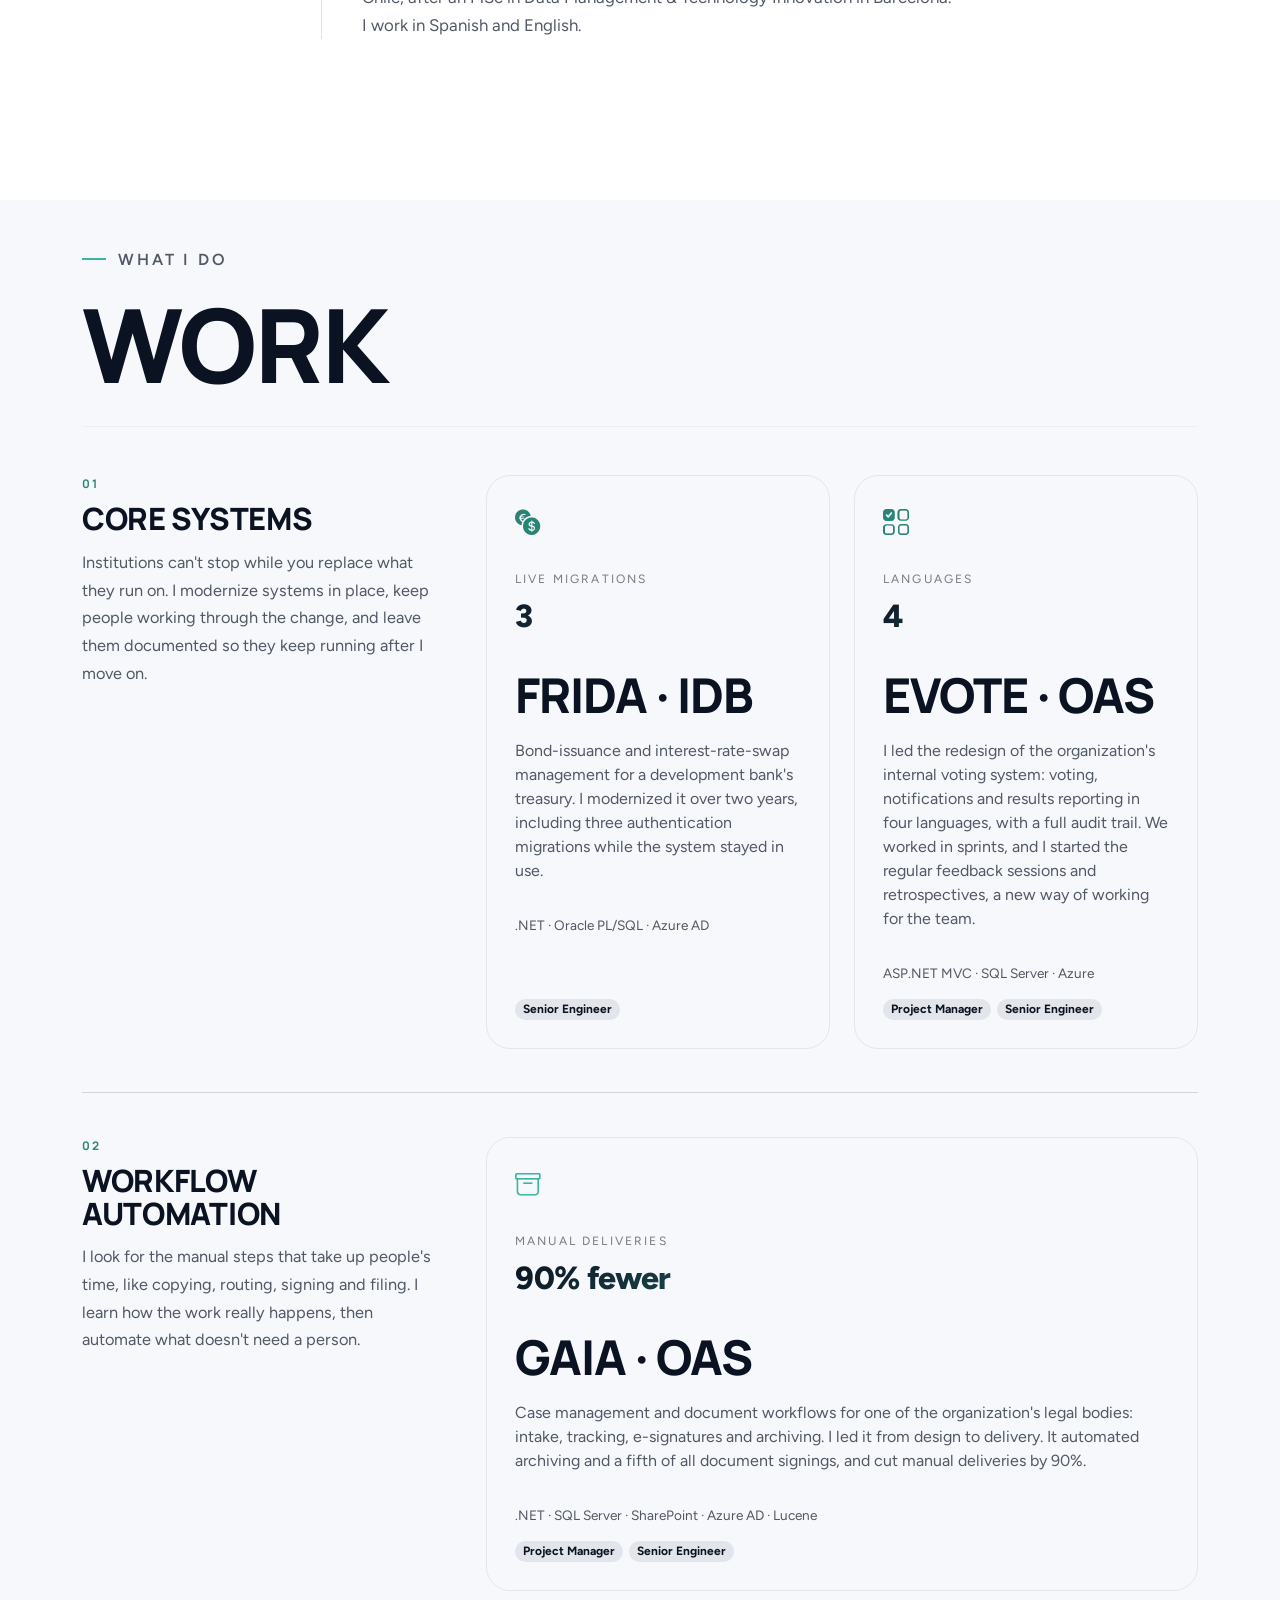
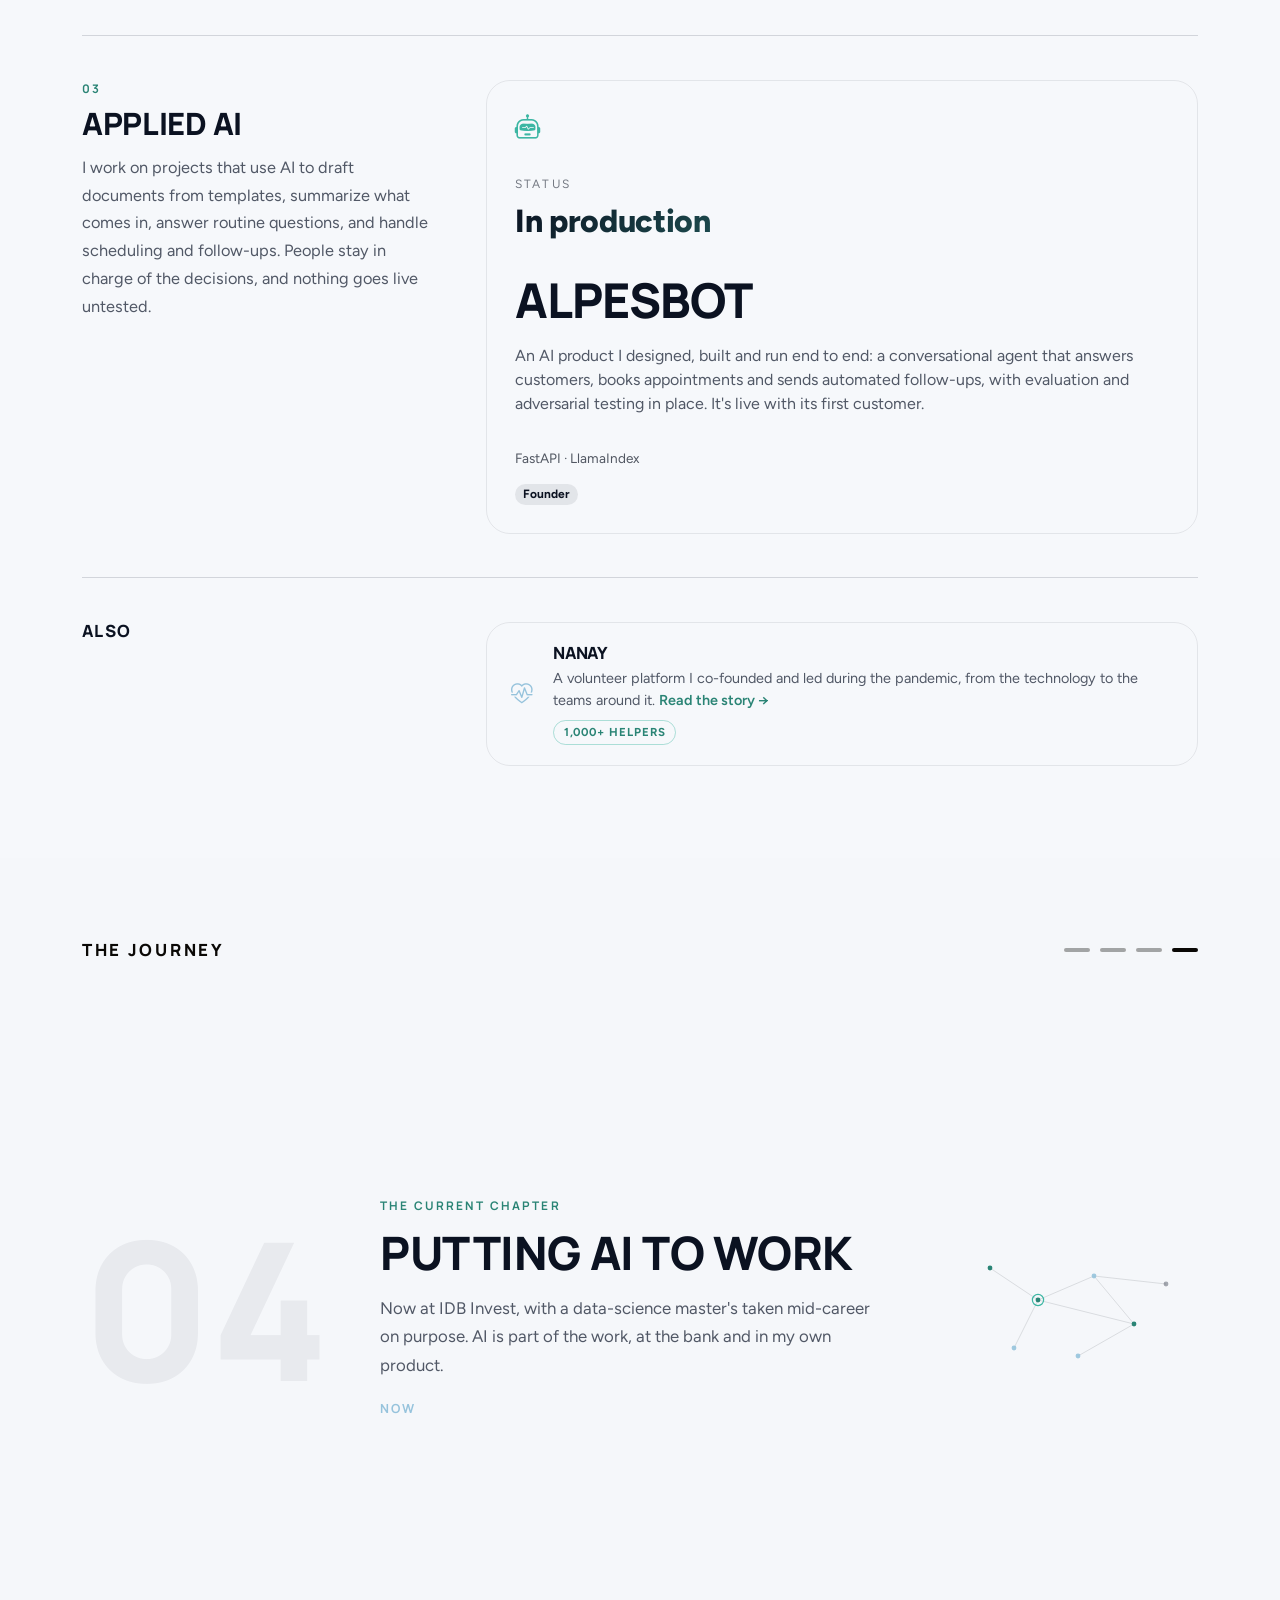
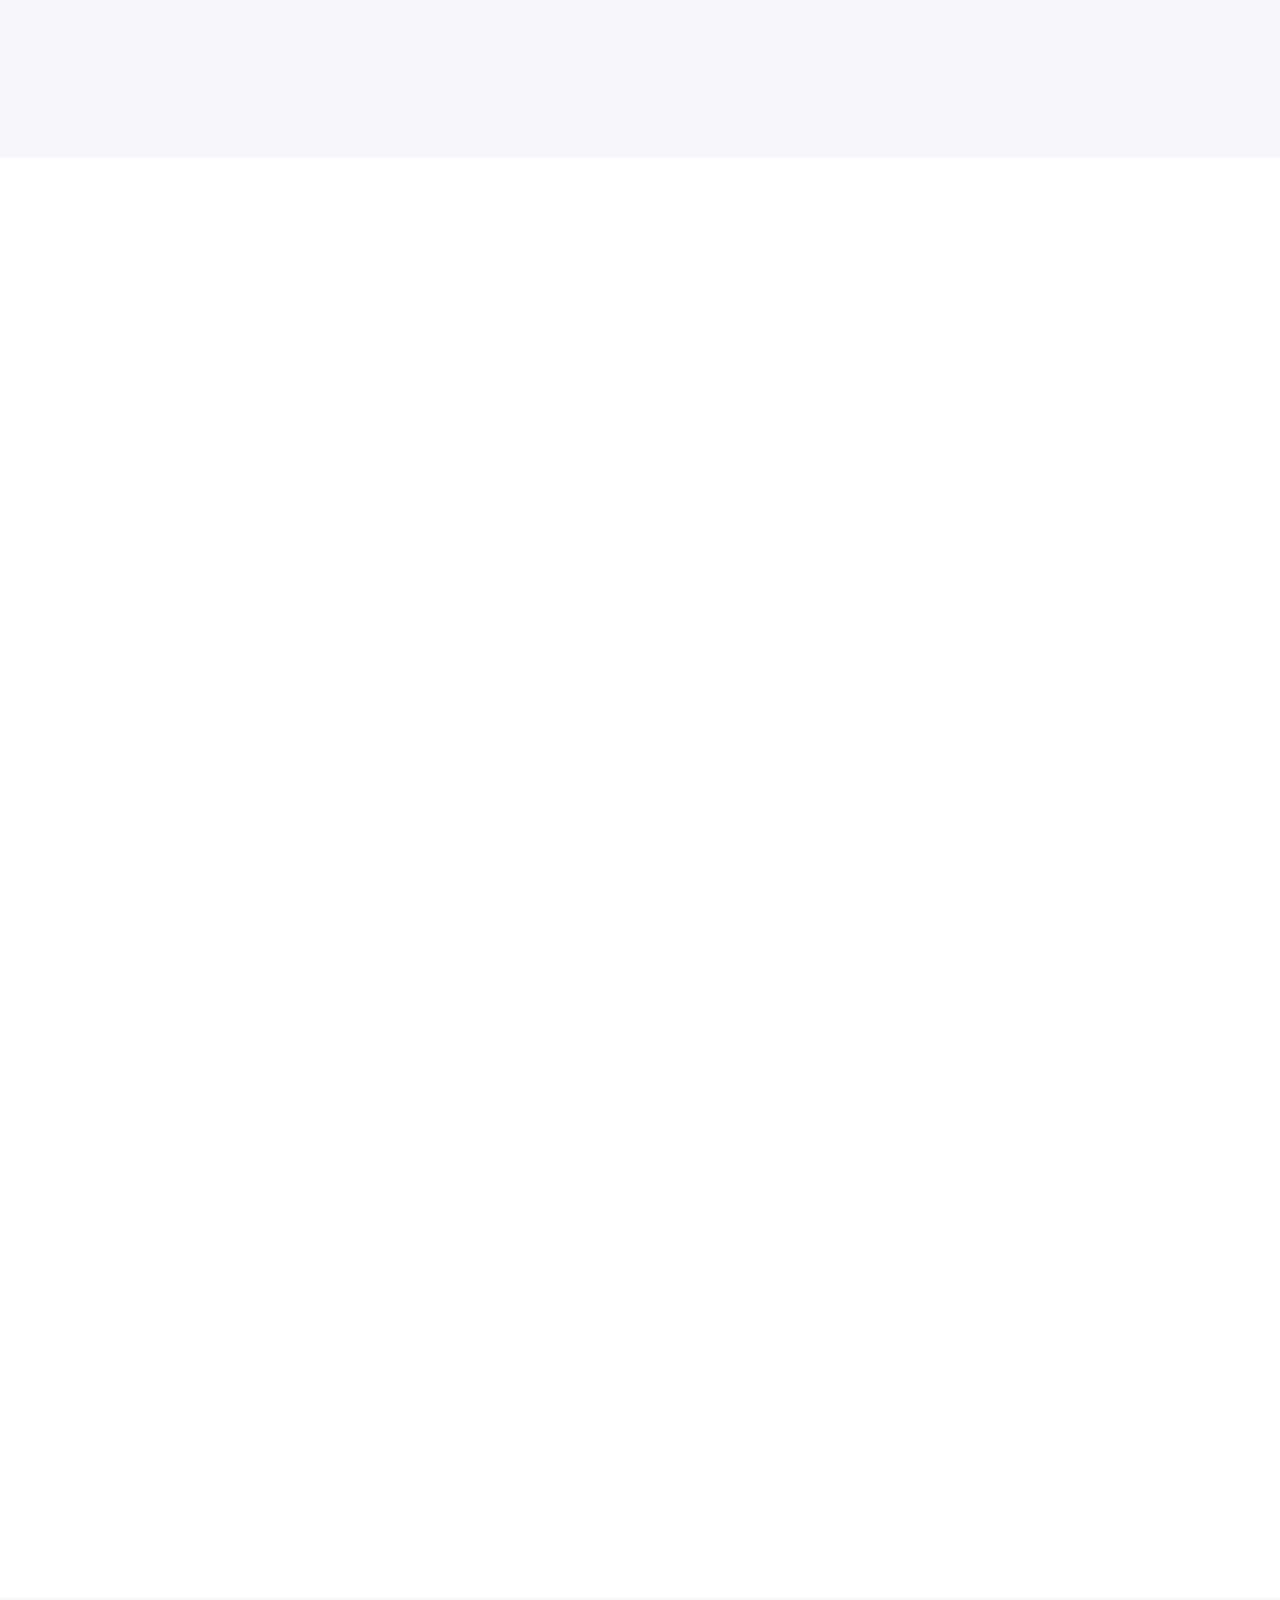
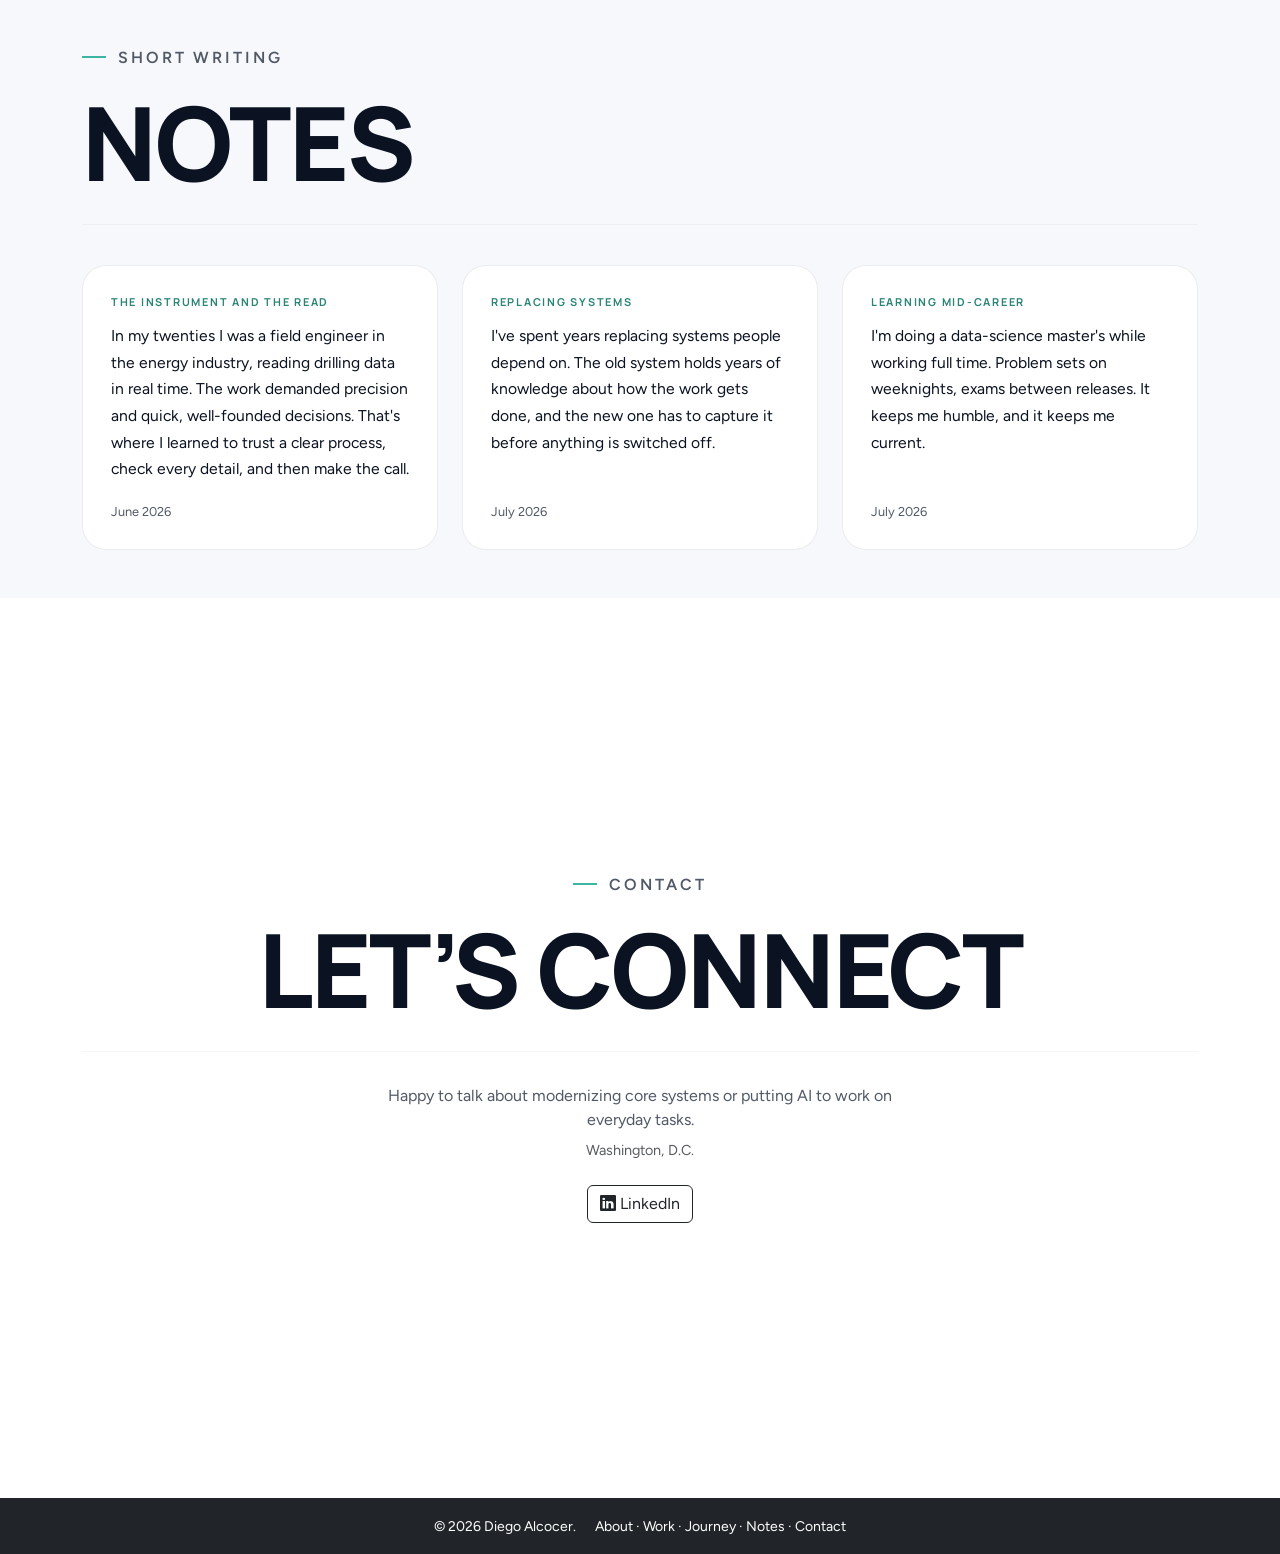
==== commit 0d1655fe: "Rewrite site around core systems, automation and applied AI - New hero, About and Work copy built on" ====
--- a/index.html
+++ b/index.html
@@ -14,26 +14,29 @@
   <meta charset="UTF-8" />
   <meta name="viewport" content="width=device-width, initial-scale=1.0" />
   
-  <title>Diego Alcocer | Technology & Transformation Leader</title>
-  <meta name="description" content="Diego Alcocer, Technology &amp; Transformation Leader. I build and modernize the core systems institutions run on, from financial systems to AI. Award recipient at the IDB and OAS.">
+  <title>Diego Alcocer | Core systems, workflow automation, applied AI</title>
+  <meta name="description" content="Diego Alcocer. I lead the modernization of core systems and use AI to automate the repetitive work around them.">
   <meta name="robots" content="index,follow">
   <meta name="author" content="Diego Alcocer">
-  <link rel="icon" type="image/png" href="/assets/og-card.png">
+  <link rel="icon" type="image/svg+xml" href="/assets/favicon.svg">
+  <link rel="alternate icon" type="image/png" href="/assets/favicon-64.png">
   <link rel="canonical" href="https://diegoalcocer.github.io/">
 
   <!-- Open Graph -->
   <meta property="og:type" content="website">
   <meta property="og:site_name" content="Diego Alcocer">
-  <meta property="og:title" content="Diego Alcocer | Technology &amp; Transformation Leader">
-  <meta property="og:description" content="I build and modernize the core systems institutions run on, from financial systems to AI. Award recipient at the IDB and OAS.">
+  <meta property="og:title" content="Diego Alcocer">
+  <meta property="og:description" content="I lead the modernization of core systems and use AI to automate the repetitive work around them.">
   <meta property="og:url" content="https://diegoalcocer.github.io/">
-  <meta property="og:image" content="https://diegoalcocer.github.io/assets/og-card.png">
+  <meta property="og:image" content="https://diegoalcocer.github.io/assets/og-card-2026.png">
+  <meta property="og:image:width" content="1200">
+  <meta property="og:image:height" content="630">
 
   <!-- Twitter -->
   <meta name="twitter:card" content="summary_large_image">
-  <meta name="twitter:title" content="Diego Alcocer | Technology &amp; Transformation Leader">
-  <meta name="twitter:description" content="Technology &amp; Transformation Leader. I build and modernize the core systems institutions run on, from financial systems to AI. Award recipient at the IDB and OAS.">
-  <meta name="twitter:image" content="https://diegoalcocer.github.io/assets/og-card.png">
+  <meta name="twitter:title" content="Diego Alcocer">
+  <meta name="twitter:description" content="I lead the modernization of core systems and use AI to automate the repetitive work around them.">
+  <meta name="twitter:image" content="https://diegoalcocer.github.io/assets/og-card-2026.png">
 
   <!-- Performance & preconnects -->
   <link rel="preconnect" href="https://fonts.googleapis.com" crossorigin>
@@ -41,1349 +44,12 @@
   <link rel="dns-prefetch" href="//cdn.jsdelivr.net">
   <meta name="theme-color" content="#0b1221">
 
-  <link href="https://cdn.jsdelivr.net/npm/bootstrap@5.3.7/dist/css/bootstrap.min.css" rel="stylesheet" />
-  <link rel="stylesheet" href="https://cdn.jsdelivr.net/npm/bootstrap-icons@1.11.3/font/bootstrap-icons.min.css">
+  <link href="https://cdn.jsdelivr.net/npm/bootstrap@5.3.7/dist/css/bootstrap.min.css" rel="stylesheet" integrity="sha384-LN+7fdVzj6u52u30Kp6M/trliBMCMKTyK833zpbD+pXdCLuTusPj697FH4R/5mcr" crossorigin="anonymous" />
+  <link rel="stylesheet" href="https://cdn.jsdelivr.net/npm/bootstrap-icons@1.11.3/font/bootstrap-icons.min.css" integrity="sha384-XGjxtQfXaH2tnPFa9x+ruJTuLE3Aa6LhHSWRr1XeTyhezb4abCG4ccI5AkVDxqC+" crossorigin="anonymous">
   <link
     href="https://fonts.googleapis.com/css2?family=Figtree:wght@400;500;600&family=Manrope:wght@600;700;800&display=swap"
     rel="stylesheet">
-  <style>
-    :root {
-      --navy: #0b1221;
-      --navy-soft: rgba(11, 18, 33, .7); /* muted navy text */
-      --teal: #3cb6a3;
-      --teal-deep: #2a8475;              /* third accent in the in-family ladder */
-      --sky: #96c3dc;
-      --light: #f5f7fa;
-      --muted: #f6f8fb;                  /* section-muted band */
-      --ink-soft: #515866;               /* secondary body text */
-      --hr: rgba(11, 18, 33, .15);
-      --ease-apple: cubic-bezier(0.16, 1, 0.3, 1);
-      --reveal-distance: 24px;
-      --reveal-duration: 700ms;
-    }
-
-    html {
-      scroll-behavior: smooth;
-    }
-    html { overflow-x: hidden; }
-
-    .btn-primary {
-      background-color: var(--teal);
-      border-color: var(--teal);
-      transition: filter 160ms ease-out, transform 160ms ease-out;
-    }
-
-    .btn-primary:hover {
-      filter: brightness(1.05);
-    }
-
-    .btn-primary:active {
-      transform: scale(0.97);
-    }
-
-    .section-full {
-      min-height: 100svh;
-      display: flex;
-      align-items: center;
-      padding-top: 8rem;
-      /* space for nav on small screens */
-      padding-bottom: 6rem;
-    }
-
-    .nav-scrolled {
-      background-color: rgba(11, 18, 33, 0.9) !important;
-      box-shadow: 0 4px 30px rgba(0, 0, 0, .2);
-    }
-
-    .hero {
-      min-height: 100svh;
-      background-color: var(--light);
-      background-image:
-        radial-gradient(circle, rgba(11,18,33,0.07) 1px, transparent 1px),
-        linear-gradient(180deg, #ffffff 0%, transparent 100%);
-      background-size: 28px 28px, 100% 100%;
-      background-repeat: repeat, no-repeat;
-      color: inherit;
-      display: flex;
-      align-items: center;
-      justify-content: center;
-      position: relative;
-      padding: 0 1rem;
-      padding-top: 10rem;
-      padding-bottom: 8rem;
-    }
-
-    @supports (height: 100dvh) {
-      .section-full { min-height: 100dvh; }
-      .hero         { min-height: 100dvh; }
-    }
-
-    .hero h1.display-3 {
-      font-weight: 700;
-      letter-spacing: -0.03em;
-    }
-
-    .hero .lead {
-      line-height: 1.5;
-      max-width: 46ch;
-      margin-top: 1.5rem;
-    }
-
-    .hero .btn-primary {
-      margin-right: 1rem;
-      min-width: 150px;
-    }
-
-    .hero-cta {
-      font-weight: 600;
-      text-decoration: none;
-      border-bottom: 1px solid var(--navy);
-      padding-bottom: 2px;
-      transition: color 0.2s var(--ease-apple), border-color 0.2s var(--ease-apple), transform 0.12s ease-out;
-      color: var(--navy);
-      display: inline-block;
-    }
-
-    .hero-cta:hover {
-      border-bottom-color: var(--teal);
-      color: var(--teal);
-    }
-
-    .hero-cta:active {
-      transform: scale(0.97);
-    }
-
-    /* About section refinements */
-    .about-lead {
-      max-width: 58ch;
-      line-height: 1.65;
-      font-size: 1.05rem;
-      margin: 0 auto;
-      position: relative;
-      padding-left: 2.5rem;
-      border-left: 1px solid rgba(11, 18, 33, 0.12);
-    }
-    .about-lead::before {
-      content: "001";
-      position: absolute;
-      left: -2.6rem;
-      top: 0;
-      font-size: .78rem;
-      letter-spacing: .3em;
-      color: rgba(11, 18, 33, 0.4);
-      font-weight: 600;
-    }
-    .about-lead p { margin: 0; }
-    .about-lead p + p { margin-top: 1.2rem; }
-    .about-preface{
-      display:inline-block;
-      font-size:.78rem;
-      letter-spacing:.32em;
-      text-transform:uppercase;
-      color:rgba(11,18,33,0.55);
-      margin-bottom:1.5rem;
-    }
-    @media(max-width:768px){
-      .about-lead{
-        padding-left:1.5rem;
-      }
-      .about-lead::before{
-        left:-1.5rem;
-      }
-    }
-    /* Extra breathing room under the About title rule */
-    #about .title-rule{ margin:0 0 2.5rem; }
-
-    @media (min-width: 992px) {
-      #about .container {
-        text-align: left;
-      }
-
-      #about .mega-title,
-      #about .eyebrow {
-        text-align: left;
-      }
-    }
-
-    @media (max-width: 991.98px) {
-      #about .container {
-        text-align: center;
-      }
-    }
-
-    /* Process section refinements */
-    #process .container {
-      text-align: center;
-    }
-
-    @media (min-width: 992px) {
-      #process .container {
-        text-align: left;
-      }
-    }
-
-    /* Editorial step title */
-    #process .process-title {
-      font-family: 'Manrope', sans-serif;
-      font-weight: 700;
-      text-transform: uppercase;
-      letter-spacing: -.01em;
-      font-size: clamp(20px, 2.2vw, 28px);
-      margin: 0 0 .35rem;
-    }
-
-    /* Comfortable line-length for notes */
-
-    #process .process-note {
-      max-width: 56ch;
-    }
-
-    /* Numbered gutter layout for Process */
-    #process .process-row {
-      display: flex;
-      align-items: flex-start;
-      gap: 2rem;
-      padding: 3rem 0;
-      border-top: 1px solid var(--hr);
-    }
-
-    #process .process-row:first-child {
-      border-top: 1px solid var(--hr);
-    }
-
-    #process .process-number {
-      font-family: 'Manrope', sans-serif;
-      font-weight: 600;
-      color: var(--navy);
-      /* was clamp(40px,6vw,64px) */
-      font-size: clamp(36px, 5.5vw, 56px);
-      line-height: 1;
-      min-width: 5ch;
-    }
-
-    @media(max-width:768px) {
-      #process .process-row {
-        flex-direction: column;
-        gap: 1rem;
-      }
-
-      #process .process-number {
-        font-size: clamp(28px, 10vw, 48px);
-        min-width: auto;
-      }
-    }
-
-    /* Responsive text alignment for hero */
-    @media (min-width: 992px) {
-      .hero .hero-container-align {
-        text-align: left !important;
-      }
-
-      .hero .hero-title-align {
-        text-align: left !important;
-      }
-
-      .hero .lead {
-        text-align: left !important;
-        margin-left: 0;
-        margin-right: 0;
-      }
-    }
-
-    @media (max-width: 991.98px) {
-      .hero .hero-container-align {
-        text-align: center !important;
-      }
-
-      .hero .hero-title-align {
-        text-align: center !important;
-      }
-
-      .hero .lead {
-        text-align: center !important;
-        margin-left: auto;
-        margin-right: auto;
-      }
-      .hero { padding-top: 7rem; padding-bottom: 4rem; }
-    }
-
-    .scroll-indicator {
-      position: absolute;
-      bottom: 20px;
-      left: 50%;
-      transform: translateX(-50%);
-      font-size: 2rem;
-      color: rgba(11, 18, 33, 0.5);
-      animation: bounce 2s infinite;
-      cursor: pointer;
-    }
-
-    @keyframes bounce {
-
-      0%,
-      100% {
-        transform: translateX(-50%) translateY(0);
-      }
-
-      50% {
-        transform: translateX(-50%) translateY(10px);
-      }
-    }
-
-    .project-card {
-      transition: transform .3s var(--ease-apple);
-    }
-
-    @media (hover: hover) and (pointer: fine) {
-      .project-card:hover {
-        transform: scale(1.02);
-      }
-    }
-
-
-
-    /* body{
-    color: var(--navy);
-} */
-    .navbar-brand img {
-      height: 50px;
-      /* Adjust as needed */
-      width: auto;
-      /* Adjust width automatically to keep the aspect ratio */
-      object-fit: contain;
-      /* This will make sure all parts of your image are visible, including transparent parts */
-      object-position: left;
-      /* Align the image to the left, it might help to cut off some of the blue if it's not needed */
-    }
-
-    .navbar {
-      transition: background-color .3s var(--ease-apple), box-shadow .3s var(--ease-apple);
-    }
-
-    .navbar.nav-top {
-      position: fixed;
-      top: 0;
-      left: 0;
-      right: 0;
-      z-index: 1200;
-      width: 100%;
-      backdrop-filter: blur(12px);
-      -webkit-backdrop-filter: blur(12px);
-    }
-
-    .navbar .nav-link,
-    .navbar .navbar-brand {
-      color: #fff;
-    }
-
-    /* Basic styles for navbar links */
-    .nav-link {
-      position: relative;
-      display: inline-block;
-      text-decoration: none;
-      /* Remove default underline */
-    }
-
-    .nav-top {
-      background-color: #0b1221 !important;
-      transition: background-color 0.3s var(--ease-apple);
-    }
-
-    /* Create the underline effect on hover */
-    .nav-link:hover::after,
-    .nav-link.active::after {
-      content: '';
-      position: absolute;
-      width: 100%;
-      transform: scaleX(1);
-      height: 2px;
-      bottom: 0;
-      left: 0;
-      background-color: #3cb6a3;
-      transform-origin: bottom left;
-      transition: transform 0.25s var(--ease-apple);
-    }
-
-    /* Initially, the underline should not be visible */
-    .nav-link::after {
-      content: '';
-      position: absolute;
-      width: 100%;
-      transform: scaleX(0);
-      height: 2px;
-      bottom: 0;
-      left: 0;
-      background-color: var(--teal);
-      transform-origin: bottom left;
-      transition: transform 0.25s var(--ease-apple);
-    }
-
-    /* Projects */
-    #projects .projects-grid {
-      margin-top: 2rem;
-      display: grid;
-      gap: 1.5rem;
-      grid-template-columns: repeat(auto-fit, minmax(280px, 1fr));
-    }
-
-    #projects .project-card {
-      border-radius: 24px;
-      padding: 1.75rem;
-      border: 1px solid rgba(11, 18, 33, 0.08);
-      box-shadow: none; /* flattened */
-      display: flex;
-      flex-direction: column;
-      gap: 1rem;
-      transition: transform .25s var(--ease-apple), box-shadow .25s var(--ease-apple);
-      height: 100%;
-    }
-
-    @media (hover: hover) and (pointer: fine) {
-      #projects .project-card:hover {
-        transform: translateY(-4px);
-        box-shadow: 0 20px 40px -20px rgba(60, 182, 163, 0.28);
-      }
-    }
-
-    @media (prefers-reduced-motion: reduce) {
-      #projects .project-card:hover { transform: none; }
-    }
-
-    #projects .project-card-icon {
-      font-size: 1.6rem;
-      color: var(--navy);
-    }
-    /* In-family accent ladder (teal / teal-deep / sky), rotated so adjacent cards differ.
-       Class names are legacy; the colours are now all on-brand. */
-    #projects .project-card-icon.accent-sky    { color: var(--teal); }
-    #projects .project-card-icon.accent-violet { color: var(--teal-deep); }
-    #projects .project-card-icon.accent-rose   { color: var(--sky); }
-    #projects .project-card-icon.accent-mint   { color: var(--teal); }
-    #projects .project-card-icon.accent-amber  { color: var(--teal-deep); }
-
-    #projects .project-stat {
-      display: flex;
-      flex-direction: column;
-      gap: .2rem;
-      margin: .75rem 0 1rem;
-    }
-
-    #projects .project-stat-label {
-      text-transform: uppercase;
-      letter-spacing: .18em;
-      font-size: .75rem;
-      color: rgba(11, 18, 33, 0.55);
-    }
-
-    #projects .project-stat-value {
-      font-size: 2rem;
-      font-weight: 800;
-      letter-spacing: -.01em;
-      background: linear-gradient(135deg, var(--navy) 0%, var(--teal) 100%);
-      -webkit-background-clip: text;
-      background-clip: text;
-      -webkit-text-fill-color: transparent;
-      color: var(--navy);
-    }
-
-    #projects .project-stack {
-      font-size: .85rem;
-      color: var(--navy-soft);
-    }
-
-    #projects .project-tags {
-      display: flex;
-      flex-wrap: wrap;
-      gap: .4rem;
-      margin-top: auto;
-    }
-
-    #projects .project-tags .badge {
-      background: rgba(10, 18, 33, 0.08);
-      color: var(--navy);
-    }
-
-    /* Big-type editorial titles for projects */
-    .project-title {
-      font-family: 'Manrope', sans-serif;
-      font-weight: 800;
-      text-transform: uppercase;
-      letter-spacing: -.02em;
-      line-height: .95;
-      /* was clamp(28px,4.8vw,56px) */
-      font-size: clamp(24px, 3.8vw, 48px);
-      margin: 0 0 .35rem;
-    }
-
-    .impact-grid {
-      display: grid;
-      grid-template-columns: repeat(4, minmax(0, 1fr));
-      gap: 1.5rem;
-    }
-
-    @media(max-width:992px) {
-      .impact-grid {
-        grid-template-columns: repeat(2, 1fr);
-      }
-    }
-
-    @media(max-width:576px) {
-      .impact-grid {
-        grid-template-columns: 1fr;
-      }
-    }
-
-    .impact-tile {
-      border: 1px solid rgba(11, 18, 33, 0.08);
-      border-radius: 28px;
-      padding: 2.5rem;
-      background: #fff;
-      box-shadow: 0 22px 45px -28px rgba(10, 18, 33, 0.55);
-      display: flex;
-      flex-direction: column;
-      gap: .6rem;
-      min-height: 220px;
-      transition: transform .25s var(--ease-apple), box-shadow .25s var(--ease-apple);
-      border-top: 3px solid transparent;
-    }
-
-    @media (hover: hover) and (pointer: fine) {
-      .impact-tile:hover {
-        transform: translateY(-4px);
-        box-shadow: 0 25px 55px -25px rgba(60, 182, 163, 0.32);
-      }
-    }
-
-    .impact-tile.tile-experience { border-top-color: var(--teal); }
-
-    .impact-tile.tile-experience .kpi {
-      background: linear-gradient(135deg, var(--navy), var(--teal));
-      -webkit-background-clip: text;
-      background-clip: text;
-      -webkit-text-fill-color: transparent;
-      color: var(--teal);
-    }
-
-    .impact-tile .kpi-icon {
-      font-size: 1.8rem;
-      margin-bottom: .15rem;
-    }
-
-    .impact-tile .kpi {
-      font-size: 2.75rem;
-      font-weight: 800;
-      letter-spacing: -.02em;
-    }
-
-    .impact-tile .label {
-      font-weight: 600;
-      opacity: .92;
-      margin-top: .2rem;
-    }
-
-    .impact-tile .note {
-      opacity: .75;
-      font-size: 1rem;
-    }
-
-    /* --- Section dividers & rhythm --- */
-    .hr-hairline {
-      height: 1px;
-      background: linear-gradient(90deg, transparent, rgba(11, 18, 33, .12), transparent);
-      border: 0;
-      margin: 0
-    }
-
-    .section-muted {
-      background: var(--muted);
-    }
-
-
-    .process-title {
-      font-size: 1.5rem;
-      font-weight: 700;
-      letter-spacing: -.01em
-    }
-
-    .process-note {
-      opacity: .85;
-    }
-
-    /* --- Projects additions --- */
-
-    /* Apple-style accents for cards */
-    .accent-teal{ color: var(--teal); }
-    .accent-blue{ color: var(--sky); }
-    .accent-gold{ color: var(--teal-deep); }
-
-    /* --- Impact: Awards tile special styling --- */
-    .impact-tile.awards-tile { border-color: rgba(60,182,163,.3); position: relative; }
-    .impact-tile.awards-tile:hover, .impact-tile.awards-tile:focus { border-color: rgba(60,182,163,.5); }
-    @media (prefers-reduced-motion: reduce) {
-      .impact-tile.awards-tile:hover, .impact-tile.awards-tile:focus { transform: none; }
-    }
-    /* One-time gentle ping */
-    .impact-tile.awards-tile.ping::after { content: ""; position: absolute; inset: -6px; border-radius: 32px; box-shadow: 0 0 0 6px rgba(60,182,163,.10); animation: awardsPing 900ms ease-out 1 forwards; }
-    @keyframes awardsPing { from { opacity: .8; } to { opacity: 0; box-shadow: 0 0 0 14px rgba(60,182,163,0); } }
-
-    /* --- Hero awards badge --- */
-    .hero-awards{margin-top:.75rem; opacity:.9; font-weight:600; letter-spacing:.04em}
-    .hero-awards .icon{margin-right:.4rem}
-
-    /* --- Testimonials --- */
-    .testi-list{
-      list-style:none;
-      padding:0;
-      margin:0;
-      display:grid;
-      gap:2.25rem;
-    }
-    .testi-item{ padding:0; }
-    .testi-figure{ margin:0; }
-    .testi-quote{
-      position:relative;
-      font-size: clamp(1.1rem, 1.2rem + 0.4vw, 1.5rem);
-      line-height:1.8;
-      font-style:italic;
-      color:#0b1221;
-      max-width: 72ch;
-      margin: 0 auto 0.75rem;
-    }
-    .testi-quote:before{
-      content:"“";
-      position:absolute;
-      left:-0.6em;
-      top:-0.15em;
-      font-size:2.75rem;
-      line-height:1;
-      color: var(--teal);
-      opacity:.3;
-      pointer-events:none;
-    }
-    .testi-quote:after{
-      content:"”";
-      position:absolute;
-      right:-0.4em;
-      bottom:-0.5em;
-      font-size:2.75rem;
-      line-height:1;
-      color: var(--teal);
-      opacity:.25;
-      pointer-events:none;
-    }
-    .testi-meta{
-      text-align:center;
-      font-weight:600;
-      color: var(--navy);
-    }
-    .testi-meta .role{
-      display:block;
-      font-weight:400;
-      opacity:.7;
-      margin-top:.15rem;
-      letter-spacing:.01em;
-    }
-    .testi-divider{
-      height:1px;
-      background: linear-gradient(90deg, transparent, rgba(11,18,33,.12), transparent);
-      border:0;
-      margin:.75rem auto 0;
-      width:min(640px, 90%);
-    }
-
-    /* === Typography (Manrope headings / Figtree body) === */
-    body {
-      font-family: 'Figtree', system-ui, -apple-system, sans-serif;
-      color: var(--ink-soft);
-      /* clip (not hidden): hidden makes <body> a scroll container, which breaks
-         position: sticky in the Journey scene; clip contains the pre-reveal
-         translate bleed without creating one. */
-      overflow-x: clip;
-    }
-
-    h1,
-    h2,
-    h3,
-    .navbar,
-    .nav-link {
-      font-family: 'Manrope', sans-serif;
-      color: #0b1221;
-    }
-
-    /* Nav uppercase + tracking and subtle baseline rule */
-    .navbar {
-      border-bottom: 1px solid var(--hr);
-    }
-
-    .navbar .nav-link {
-      text-transform: uppercase;
-      letter-spacing: .08em;
-      font-weight: 700;
-    }
-
-    /* Eyebrow + billboard titles */
-    .eyebrow {
-      text-transform: uppercase;
-      letter-spacing: .18em;
-      color: var(--ink-soft);
-      font-weight: 600;
-    }
-    .eyebrow::before {
-      content: '';
-      display: inline-block;
-      width: 24px;
-      height: 2px;
-      background: var(--teal);
-      vertical-align: middle;
-      margin-right: 0.75rem;
-      transform: translateY(-2px);
-    }
-
-    .mega-title {
-      font-family: 'Manrope', sans-serif;
-      font-weight: 800;
-      text-transform: uppercase;
-      letter-spacing: -.02em;
-      line-height: .9;
-      margin: .25em 0 .35em;
-      /* was clamp(48px,10vw,150px) */
-      font-size: clamp(44px, 8vw, 120px);
-    }
-
-    .mega-title-hero {
-      font-size: clamp(46px, 9vw, 130px)
-    }
-
-    .title-rule {
-      height: 1px;
-      background: var(--hr);
-      border: 0;
-      margin: 0 0 2rem;
-    }
-
-    /* Paragraph tone */
-    .lead {
-      color: var(--ink-soft);
-      font-weight: 400;
-      text-shadow: none;
-    }
-
-    .hero .lead {
-      color: var(--ink-soft);
-      text-shadow: none;
-    }
-
-    /* Wider container on large screens */
-    @media (min-width:1400px) {
-      .container {
-        max-width: 1200px;
-      }
-    }
-
-    @media (max-width: 768px) {
-      .contact-buttons {
-        display: flex;
-        flex-direction: column;
-        align-items: center;
-      }
-
-      .contact-buttons a {
-        width: 100%;
-        max-width: 300px;
-        margin-bottom: 16px;
-        border-radius: 8px;
-        font-size: 1.05em;
-        text-align: center;
-      }
-
-      .contact-buttons i {
-        font-size: 1.4em;
-        margin-right: 8px;
-      }
-    }
-
-    @media (min-width: 769px) {
-      .contact-buttons {
-        display: flex;
-        justify-content: center;
-        gap: 16px;
-      }
-    }
-
-    .contact-buttons a {
-      transition: background-color 0.2s var(--ease-apple), color 0.2s var(--ease-apple), transform 0.2s var(--ease-apple);
-    }
-
-    @media (hover: hover) and (pointer: fine) {
-      .contact-buttons a:hover {
-        transform: translateY(-2px);
-        background-color: var(--navy);
-        color: #fff;
-      }
-    }
-
-    .contact-buttons a:active {
-      transform: scale(0.97);
-    }
-
-    .contact-buttons a.cv-button {
-      background-color: var(--teal-deep);
-      color: white;
-    }
-
-    .mega-title { overflow-wrap: anywhere; word-break: break-word; }
-    img, svg { max-width: 100%; height: auto; display: block; }
-
-    /* === Hero career-arc link (teaser into the Journey) === */
-    .hero-arc {
-      color: var(--teal-deep);
-      font-weight: 600;
-      letter-spacing: .02em;
-      text-decoration: none;
-      display: inline-block;
-      border-bottom: 1px solid transparent;
-      padding-bottom: 2px;
-      transition: color 0.2s var(--ease-apple), border-color 0.2s var(--ease-apple), transform 0.12s ease-out;
-    }
-    .hero-arc:hover { color: var(--teal); border-bottom-color: var(--teal); }
-    .hero-arc:active { transform: scale(0.97); }
-
-    /* === Journey (career chapters) ===
-       Default: static stacked panels (mobile, reduced-motion, no-JS).
-       .journey-pinned (added by JS on ≥992px + motion OK): sticky horizontal scene. */
-    .journey { position: relative; background: #fff; }
-    .journey-panel { background: var(--panel-bg, #fff); padding: 4.5rem 0; }
-    .journey-panel-grid {
-      display: grid;
-      grid-template-columns: auto 1fr;
-      gap: clamp(1rem, 4vw, 3.5rem);
-      align-items: center;
-    }
-    .journey-num {
-      font-family: 'Manrope', sans-serif;
-      font-weight: 800;
-      font-size: clamp(4.5rem, 15vw, 12rem);
-      line-height: .85;
-      color: rgba(11, 18, 33, .055);
-      user-select: none;
-    }
-    .journey-panel.on-dark .journey-num { color: rgba(255, 255, 255, .07); }
-    .journey-eyebrow {
-      font-family: 'Manrope', sans-serif;
-      font-weight: 700;
-      font-size: .74rem;
-      letter-spacing: .18em;
-      text-transform: uppercase;
-      color: var(--teal-deep);
-      margin-bottom: .9rem;
-    }
-    .journey-panel.on-dark .journey-eyebrow { color: var(--teal); }
-    .journey-chapter-title {
-      font-family: 'Manrope', sans-serif;
-      font-weight: 800;
-      text-transform: uppercase;
-      letter-spacing: -.01em;
-      font-size: clamp(1.7rem, 3.6vw, 2.9rem);
-      line-height: 1.05;
-      color: var(--navy);
-      margin: 0 0 1rem;
-    }
-    .journey-panel.on-dark .journey-chapter-title { color: #fff; }
-    .journey-body {
-      color: var(--ink-soft);
-      font-size: 1.05rem;
-      line-height: 1.7;
-      max-width: 52ch;
-      margin: 0;
-    }
-    .journey-panel.on-dark .journey-body { color: rgba(255, 255, 255, .72); }
-    .journey-years {
-      margin-top: 1.3rem;
-      font-family: 'Manrope', sans-serif;
-      font-weight: 700;
-      font-size: .78rem;
-      letter-spacing: .14em;
-      color: var(--sky);
-    }
-    .journey-motif { display: none; }
-    @media (min-width: 1200px) {
-      .journey-panel-grid { grid-template-columns: auto 1fr auto; }
-      .journey-motif { display: block; }
-      .journey-motif svg { width: clamp(180px, 20vw, 300px); height: auto; }
-    }
-    @media (max-width: 576px) {
-      .journey-panel-grid { grid-template-columns: 1fr; gap: .75rem; }
-      .journey-num { font-size: 4rem; line-height: 1; }
-    }
-    /* Static section header (matches the site's standard header treatment) */
-    .journey-head { padding: 5.5rem 0 0; background: #fff; }
-    .journey-head-inner { display: block; }
-    .journey-ticks { display: none; }
-
-    /* --- Pinned scene overrides --- */
-    .journey-pinned .journey-runway { height: 340vh; }
-    .journey-pinned .journey-sticky {
-      position: sticky;
-      top: 0;
-      height: 100vh;
-      overflow: hidden;
-    }
-    .journey-pinned .journey-track {
-      display: flex;
-      height: 100%;
-      will-change: transform;
-    }
-    .journey-pinned .journey-panel {
-      flex: 0 0 100%;
-      height: 100%;
-      display: flex;
-      align-items: center;
-      padding: 0;
-    }
-    .journey-pinned .journey-head {
-      position: absolute;
-      top: 0;
-      left: 0;
-      right: 0;
-      z-index: 5;
-      padding: 5.2rem 0 0;
-      background: transparent;
-      mix-blend-mode: difference;
-      pointer-events: none;
-    }
-    .journey-pinned .journey-head-inner {
-      display: flex;
-      align-items: center;
-      justify-content: space-between;
-      gap: 1rem;
-    }
-    .journey-pinned .journey-head .eyebrow,
-    .journey-pinned .journey-head .title-rule { display: none; }
-    .journey-pinned .journey-mt {
-      font-size: 1.05rem;
-      letter-spacing: .16em;
-      line-height: 1;
-      margin: 0;
-      color: #fff;
-    }
-    .journey-pinned .journey-ticks { display: flex; gap: 10px; pointer-events: auto; }
-    .journey-tick {
-      width: 26px;
-      height: 4px;
-      border-radius: 2px;
-      border: 0;
-      padding: 0;
-      background: rgba(255, 255, 255, .35);
-      cursor: pointer;
-      transition: background .3s var(--ease-apple);
-    }
-    .journey-tick.on { background: #fff; }
-    .journey-tick:focus-visible { outline: 2px solid #fff; outline-offset: 3px; }
-
-    /* === Projects: compact secondary row === */
-    #projects .projects-compact {
-      margin-top: 1.5rem;
-      display: grid;
-      gap: 1.5rem;
-      grid-template-columns: repeat(auto-fit, minmax(280px, 1fr));
-    }
-    #projects .project-card-compact {
-      flex-direction: row;
-      align-items: center;
-      gap: 1.25rem;
-      padding: 1.25rem 1.5rem;
-    }
-    #projects .project-card-compact .project-card-icon { font-size: 1.35rem; }
-    #projects .project-title-sm {
-      font-family: 'Manrope', sans-serif;
-      font-weight: 800;
-      text-transform: uppercase;
-      letter-spacing: -.01em;
-      font-size: 1.05rem;
-      color: var(--navy);
-      margin: 0 0 .25rem;
-    }
-    #projects .project-card-compact p {
-      font-size: .9rem;
-      line-height: 1.55;
-      margin: 0 0 .45rem;
-    }
-    #projects .project-chip {
-      display: inline-block;
-      font-size: .72rem;
-      font-weight: 700;
-      letter-spacing: .08em;
-      text-transform: uppercase;
-      padding: .18rem .6rem;
-      border: 1px solid rgba(60, 182, 163, .4);
-      border-radius: 999px;
-      color: var(--teal-deep);
-    }
-
-    /* === Notes (short writing) === */
-    #notes .note-list {
-      margin-top: 2.5rem;
-      display: grid;
-      gap: 1.5rem;
-      grid-template-columns: repeat(auto-fit, minmax(280px, 1fr));
-    }
-    #notes .note-card {
-      background: #fff;
-      border: 1px solid rgba(11, 18, 33, 0.08);
-      border-radius: 24px;
-      padding: 1.75rem;
-      display: flex;
-      flex-direction: column;
-      gap: .8rem;
-    }
-    #notes .note-pillar {
-      font-family: 'Manrope', sans-serif;
-      font-weight: 700;
-      font-size: .68rem;
-      letter-spacing: .16em;
-      text-transform: uppercase;
-      color: var(--teal-deep);
-    }
-    #notes .note-card p {
-      color: var(--navy);
-      font-size: .98rem;
-      line-height: 1.7;
-      margin: 0;
-    }
-    #notes .note-date {
-      margin-top: auto;
-      padding-top: .4rem;
-      font-size: .8rem;
-      color: var(--ink-soft);
-    }
-
-    /* === Reveal-on-scroll system (replaces AOS) === */
-    /* Default state: visible — keeps content available for SEO and no-JS users */
-    [data-reveal] { opacity: 1; transform: none; }
-
-    /* JS-enabled: prepare elements for animation */
-    .js-reveal [data-reveal] {
-      opacity: 0;
-      transition:
-        opacity var(--reveal-duration) var(--ease-apple),
-        transform var(--reveal-duration) var(--ease-apple);
-      transition-delay: var(--reveal-delay, 0ms);
-      will-change: opacity, transform;
-    }
-
-    .js-reveal [data-reveal="up"]    { transform: translateY(var(--reveal-distance)); }
-    .js-reveal [data-reveal="down"]  { transform: translateY(calc(var(--reveal-distance) * -1)); }
-    .js-reveal [data-reveal="left"]  { transform: translateX(var(--reveal-distance)); }
-    .js-reveal [data-reveal="right"] { transform: translateX(calc(var(--reveal-distance) * -1)); }
-    .js-reveal [data-reveal="scale"] { transform: scale(0.96); }
-    .js-reveal [data-reveal="fade"]  { transform: none; }
-
-    .js-reveal [data-reveal].revealed {
-      opacity: 1;
-      transform: none;
-    }
-
-    @media (prefers-reduced-motion: reduce) {
-      .js-reveal [data-reveal] {
-        opacity: 1;
-        transform: none;
-        transition: none;
-      }
-    }
-
-    /* Count-up: tabular nums prevent text width jitter while animating */
-    [data-countup] { font-variant-numeric: tabular-nums; }
-  
-    /* === Nanay case study (restored 2026-09-22) === */
-.section-title {
-      color: var(--navy);
-    }
-/* --- Nanay case study --- */
-    #nanay .nanay-hero {
-      margin-bottom: 3.5rem;
-      align-items: center;
-    }
-#nanay .nanay-hero-copy {
-      max-width: 52ch;
-    }
-#nanay .nanay-hero-copy p {
-      font-size: 1.05rem;
-      color: rgba(11, 18, 33, 0.82);
-    }
-#nanay .nanay-hero-chips {
-      display: flex;
-      flex-wrap: wrap;
-      gap: .7rem;
-      margin: 1.5rem 0 2rem;
-    }
-#nanay .nanay-chip {
-      padding: .45rem .9rem;
-      border-radius: 999px;
-      background: rgba(11, 18, 33, 0.06);
-      text-transform: uppercase;
-      letter-spacing: .08em;
-      font-size: .78rem;
-      font-weight: 600;
-    }
-#nanay .nanay-hero-cta {
-      display: flex;
-      flex-wrap: wrap;
-      gap: 1rem;
-      align-items: center;
-    }
-#nanay .nanay-link {
-      text-decoration: none;
-      font-weight: 600;
-      color: var(--navy);
-      position: relative;
-      padding-bottom: .2rem;
-    }
-#nanay .nanay-link::after {
-      content: "";
-      position: absolute;
-      left: 0;
-      bottom: 0;
-      width: 100%;
-      height: 1px;
-      background: currentColor;
-      opacity: .3;
-      transition: opacity .25s var(--ease-apple);
-    }
-#nanay .nanay-link:hover::after {
-      opacity: 1;
-    }
-#nanay .nanay-media-stack {
-      display: flex;
-      flex-direction: column;
-      gap: 1.25rem;
-    }
-#nanay .nanay-media-stack figure {
-      border: 1px solid var(--hr);
-      border-radius: 16px;
-      overflow: hidden;
-      background: #fff;
-      box-shadow: none;
-    }
-#nanay .nanay-media-stack figure img {
-      width: 100%;
-      height: 100%;
-      object-fit: cover;
-      display: block;
-    }
-#nanay .nanay-story-grid {
-      margin-top: 3.5rem;
-      display: grid;
-      grid-template-columns: repeat(auto-fit, minmax(280px, 1fr));
-      gap: 1.5rem;
-    }
-#nanay .nanay-story-card {
-      border: 1px solid rgba(11, 18, 33, 0.08);
-      border-radius: 20px;
-      padding: 2rem;
-      background: #fff;
-      box-shadow: none;
-      display: flex;
-      flex-direction: column;
-      gap: 1rem;
-    }
-#nanay .nanay-story-card figure {
-      margin: 0;
-      border-radius: 16px;
-      overflow: hidden;
-      border: 1px solid var(--hr);
-    }
-#nanay .nanay-story-card figure img {
-      display: block;
-      width: 100%;
-      height: 100%;
-      object-fit: cover;
-    }
-#nanay .nanay-story-card .nanay-panel-eyebrow {
-      font-size: .78rem;
-      letter-spacing: .12em;
-      text-transform: uppercase;
-      color: rgba(11, 18, 33, 0.6);
-    }
-#nanay .nanay-story-card h3 {
-      margin-bottom: .35rem;
-    }
-#nanay .nanay-story-list {
-      list-style: none;
-      padding: 0;
-      margin: .5rem 0 0;
-      display: grid;
-      gap: .35rem;
-      font-size: .95rem;
-      color: rgba(11, 18, 33, 0.8);
-    }
-#nanay .nanay-story-list li {
-      padding-left: 1rem;
-      position: relative;
-    }
-#nanay .nanay-story-list li::before {
-      content: "";
-      width: 6px;
-      height: 6px;
-      border-radius: 50%;
-      background: var(--teal);
-      position: absolute;
-      top: .45rem;
-      left: 0;
-    }
-#nanay .nanay-stats {
-      display: grid;
-      grid-template-columns: repeat(3, minmax(0, 1fr));
-      gap: 1.5rem;
-      margin-top: 2.5rem;
-    }
-#nanay .nanay-stat-card {
-      border: 1px solid rgba(11, 18, 33, 0.08);
-      border-radius: 28px;
-      padding: 2.5rem;
-      background: #fff;
-      position: relative;
-      box-shadow: 0 22px 45px -28px rgba(10, 18, 33, 0.55);
-      display: flex;
-      flex-direction: column;
-      gap: 1.25rem;
-      min-height: 220px;
-      transition: transform .25s var(--ease-apple), box-shadow .25s var(--ease-apple);
-    }
-@media (hover: hover) and (pointer: fine) {
-  #nanay .nanay-stat-card:hover {
-        transform: translateY(-4px);
-        box-shadow: 0 25px 55px -25px rgba(60, 182, 163, 0.28);
-      }
-}
-#nanay .nanay-card-icon {
-      font-size: 1.8rem;
-      line-height: 1;
-    }
-#nanay .nanay-card-copy {
-      font-size: 1.15rem;
-      line-height: 1.5;
-      color: var(--navy);
-      max-width: 32ch;
-    }
-#nanay .nanay-card-copy .nanay-card-accent {
-      font-weight: 700;
-      display: inline-block;
-    }
-#nanay .accent-purple { color: var(--teal); }
-#nanay .accent-orange { color: var(--teal-deep); }
-#nanay .nanay-scope {
-      display: flex;
-      flex-wrap: wrap;
-      gap: .65rem;
-      margin-top: .5rem;
-      text-transform: uppercase;
-      letter-spacing: .1em;
-      font-size: .75rem;
-      color: rgba(11, 18, 33, 0.65);
-    }
-#nanay .nanay-press {
-      display: grid;
-      grid-template-columns: repeat(2, minmax(0, 1fr));
-      gap: 1.5rem;
-      margin-top: 2rem;
-    }
-#nanay .nanay-press-card {
-      border: 1px solid rgba(11, 18, 33, 0.08);
-      border-radius: 28px;
-      padding: 2.5rem;
-      background: #fff;
-      height: 100%;
-      display: flex;
-      flex-direction: column;
-      gap: 1.25rem;
-      box-shadow: none;
-      transition: transform .25s var(--ease-apple), box-shadow .25s var(--ease-apple);
-    }
-#nanay .nanay-press-card:hover {
-      transform: none;
-      box-shadow: none;
-    }
-#nanay .press-source {
-      font-size: .7rem;
-      text-transform: uppercase;
-      letter-spacing: .16em;
-      font-weight: 600;
-      color: rgba(11, 18, 33, 0.5);
-      display: flex;
-      align-items: center;
-      gap: .65rem;
-    }
-#nanay .press-source span {
-      display: inline-block;
-      height: 3px;
-      width: 3px;
-      border-radius: 50%;
-      background: rgba(11, 18, 33, 0.35);
-    }
-#nanay .press-quote {
-      font-size: 1.05rem;
-      line-height: 1.75;
-      color: var(--navy);
-      margin: 0;
-      max-width: 42ch;
-    }
-#nanay .press-link {
-      display: inline-flex;
-      align-items: center;
-      gap: .35rem;
-      font-weight: 600;
-      letter-spacing: .05em;
-      padding-bottom: .35rem;
-      border-bottom: 1px solid rgba(11, 18, 33, 0.18);
-      transition: border-color .2s var(--ease-apple), color .2s var(--ease-apple);
-    }
-#nanay .press-link::after {
-      content: '→';
-      font-size: 1rem;
-      transition: transform .2s var(--ease-apple);
-    }
-#nanay .press-link:hover {
-      border-bottom-color: var(--teal);
-      color: var(--teal);
-    }
-@media (hover: hover) and (pointer: fine) {
-  #nanay .press-link:hover::after {
-        transform: translateX(4px);
-      }
-}
-/* Nanay section divider */
-    .nanay-divider {
-      height: 80px;
-      background: linear-gradient(to bottom, rgba(11,18,33,0.04), transparent 60%);
-      border-top: 1px solid rgba(11,18,33,0.08);
-      margin-top: 4rem;
-      margin-bottom: 4rem;
-    }
-#nanay .nanay-outro {
-      max-width: 58ch;
-      margin: 0 auto;
-      text-align: center;
-    }
-#nanay .nanay-outro p {
-      margin-bottom: 1.1rem;
-    }
-@media(max-width:992px) {
-  #nanay .nanay-stats {
-        grid-template-columns: repeat(2, minmax(0, 1fr));
-      }
-  #nanay .nanay-press {
-        grid-template-columns: 1fr;
-      }
-}
-@media(max-width:576px) {
-  #nanay .nanay-stats {
-        grid-template-columns: 1fr;
-      }
-}
-.accent-orange{ color: var(--teal-deep); }
-.accent-purple{ color: var(--teal); }
-.nanay-card-icon{ font-size:1.25rem; margin-bottom:.75rem; display:inline-block; }
-  </style>
+  <link rel="stylesheet" href="/assets/css/site.css?v=20261101">
   <script type="application/ld+json">
   {
     "@context": "https://schema.org",
@@ -1394,10 +60,8 @@
     "publisher": {
       "@type": "Person",
       "name": "Diego Alcocer",
-      "jobTitle": "Technology and Transformation Leader",
       "sameAs": [
-        "https://www.linkedin.com/in/diego-alcocer-palacios",
-        "https://github.com/diegoalcocer"
+        "https://www.linkedin.com/in/diego-alcocer-palacios"
       ]
     }
   }
@@ -1407,18 +71,17 @@
   "@context": "https://schema.org",
   "@type": "Person",
   "name": "Diego Alcocer",
-  "jobTitle": "Technology and Transformation Leader",
-  "description": "Technology and transformation leader who builds and modernizes the core systems institutions run on, from financial systems to AI.",
+  "description": "I lead the modernization of core systems and use AI to automate the repetitive work around them.",
+  "worksFor": { "@type": "Organization", "name": "IDB Invest", "url": "https://idbinvest.org/" },
   "url": "https://diegoalcocer.github.io/",
-  "image": "https://diegoalcocer.github.io/assets/og-card.png",
+  "image": "https://diegoalcocer.github.io/assets/og-card-2026.png",
   "alumniOf": [
     { "@type": "CollegeOrUniversity", "name": "Pontificia Universidad Católica de Chile", "sameAs": "https://www.uc.cl/" },
     { "@type": "CollegeOrUniversity", "name": "Universitat de Barcelona", "sameAs": "https://www.ub.edu/" },
     { "@type": "CollegeOrUniversity", "name": "George Washington University, FinTech Program", "sameAs": "https://www.gwu.edu/" }
   ],
   "sameAs": [
-    "https://www.linkedin.com/in/diego-alcocer-palacios",
-    "https://github.com/diegoalcocer"
+    "https://www.linkedin.com/in/diego-alcocer-palacios"
   ]
 }
 </script>
@@ -1435,6 +98,7 @@
   <!-- Navbar -->
   <nav class="navbar navbar-expand-lg navbar-dark sticky-top nav-top bg-transparent">
     <div class="container">
+      <a class="navbar-brand brand-on-scroll" href="#">Diego Alcocer</a>
 
       <button class="navbar-toggler" type="button" data-bs-toggle="collapse" data-bs-target="#mainNav"
         aria-controls="mainNav" aria-expanded="false" aria-label="Toggle navigation">
@@ -1443,10 +107,8 @@
       <div class="collapse navbar-collapse" id="mainNav">
         <ul class="navbar-nav ms-auto mb-2 mb-lg-0">
           <li class="nav-item"><a class="nav-link" href="#about">About</a></li>
+          <li class="nav-item"><a class="nav-link" href="#work">Work</a></li>
           <li class="nav-item"><a class="nav-link" href="#journey">Journey</a></li>
-          <li class="nav-item"><a class="nav-link" href="#projects">Projects</a></li>
-          <li class="nav-item"><a class="nav-link" href="#nanay">Case Study</a></li>
-          <li class="nav-item"><a class="nav-link" href="#process">How I Work</a></li>
           <li class="nav-item"><a class="nav-link" href="#notes">Notes</a></li>
           <li class="nav-item"><a class="nav-link" href="#contact">Contact</a></li>
         </ul>
@@ -1462,19 +124,16 @@
           <h1 class="mega-title mega-title-hero hero-title-align text-center text-lg-start" data-reveal="down"
             style="--reveal-delay: 200ms">Diego Alcocer</h1>
           <p class="lead text-secondary text-center text-lg-start" data-reveal="up" style="--reveal-delay: 400ms">
-            Technology &amp; Transformation Leader
-          </p>
-          <p class="lead text-secondary text-center text-lg-start" data-reveal="up" style="--reveal-delay: 410ms">
-            I build and modernize the core systems institutions run on.
+            I lead the modernization of core systems and use AI to automate the repetitive work around them.
           </p>
           <p class="text-center text-lg-start" data-reveal="up" style="--reveal-delay: 420ms">
-            <a href="#journey" class="hero-arc">Oil &amp; gas → Financial systems → Human rights → AI</a>
+            <a href="#work" class="hero-arc">Core systems · Workflow automation · Applied AI</a>
           </p>
           <div class="hero-awards text-center text-lg-start" data-reveal="up" style="--reveal-delay: 450ms">
-            <i class="bi bi-trophy-fill icon" aria-hidden="true"></i> Recognized with awards from the OAS and IDB
+            <i class="bi bi-trophy-fill icon" aria-hidden="true"></i> OAS Staff Award · IDB Extra Mile Award
           </div>
           <div class="mt-4 text-center text-lg-start" data-reveal="up" style="--reveal-delay: 600ms">
-            <a href="#about" class="hero-cta mt-3">Explore my work &rarr;</a>
+            <a href="#work" class="hero-cta mt-3">Explore my work &rarr;</a>
           </div>
         </div>
       </div>
@@ -1493,8 +152,117 @@
       <hr class="title-rule">
       <div class="about-preface" data-reveal="right" style="--reveal-delay: 50ms"></div>
       <div class="lead about-lead text-center text-lg-start" data-reveal="up">
-        <p>I work in <b>technology and transformation</b> at IDB Invest, in Washington, D.C. My career has crossed unusually different worlds, oil rigs, financial systems, human rights and now AI, and what connects them is that being wrong has real consequences. That shaped how I build: I <b>own systems end to end</b>, modernize them without breaking what already works, and keep executives and engineers pointed at the same goal.</p>
-        <p>My focus now is <b>AI</b>: deploying it as a capability institutions can actually trust. I'm trained in both worlds: an <b>MSc in Data Science</b> in progress at Pontificia Universidad Católica de Chile, after an MSc in Data Management &amp; Technology Innovation in Barcelona.</p>
+        <p>I lead <b>technology programs for legal and risk operations</b> at IDB Invest in Washington, D.C. The work runs from vendor selection and contract negotiation, service levels included, to writing the terms of reference for the teams that deliver. Earlier, I built and modernized systems for the IDB and the OAS, and I started out as a field engineer in the energy industry. In all of it, accuracy mattered, so I'm careful with change, and I keep executives, vendors and engineers working toward the same goal.</p>
+        <p>I'm completing an <b>MSc in Data Science</b> at Pontificia Universidad Católica de Chile, after an MSc in Data Management &amp; Technology Innovation in Barcelona. I work in Spanish and English.</p>
+      </div>
+    </div>
+  </section>
+
+  <!-- Work: three areas -->
+  <section class="py-5 section-muted section-full" id="work">
+    <div class="container">
+      <div class="eyebrow" data-reveal="right">What I do</div>
+      <h2 class="mega-title" data-reveal="right">Work</h2>
+      <hr class="title-rule">
+
+      <div class="work-block">
+        <div class="work-block-head" data-reveal="right">
+          <div class="work-block-num">01</div>
+          <h3 class="work-block-title">Core systems</h3>
+          <p class="work-block-intro">Institutions can't stop while you replace what they run on. I modernize systems in place, keep people working through the change, and leave them documented so they keep running after I move on.</p>
+        </div>
+        <div class="projects-grid">
+          <article class="project-card" data-reveal="up">
+            <div class="project-card-icon accent-amber"><i class="bi bi-currency-exchange"></i></div>
+            <div class="project-stat">
+              <span class="project-stat-label">Live migrations</span>
+              <span class="project-stat-value">3</span>
+            </div>
+            <h3 class="project-title">FRIDA · IDB</h3>
+            <p>Bond-issuance and interest-rate-swap management for a development bank's treasury. I modernized it over two years, including three authentication migrations while the system stayed in use.</p>
+            <div class="project-stack">.NET · Oracle PL/SQL · Azure AD</div>
+            <div class="project-tags">
+              <span class="badge rounded-pill">Senior Engineer</span>
+            </div>
+          </article>
+          <article class="project-card" data-reveal="up" style="--reveal-delay: 80ms">
+            <div class="project-card-icon accent-violet"><i class="bi bi-ui-checks-grid"></i></div>
+            <div class="project-stat">
+              <span class="project-stat-label">Languages</span>
+              <span class="project-stat-value">4</span>
+            </div>
+            <h3 class="project-title">eVote · OAS</h3>
+            <p>I led the redesign of the organization's internal voting system: voting, notifications and results reporting in four languages, with a full audit trail. We worked in sprints, and I started the regular feedback sessions and retrospectives, a new way of working for the team.</p>
+            <div class="project-stack">ASP.NET MVC · SQL Server · Azure</div>
+            <div class="project-tags">
+              <span class="badge rounded-pill">Project Manager</span>
+              <span class="badge rounded-pill">Senior Engineer</span>
+            </div>
+          </article>
+        </div>
+      </div>
+
+      <div class="work-block">
+        <div class="work-block-head" data-reveal="right">
+          <div class="work-block-num">02</div>
+          <h3 class="work-block-title">Workflow automation</h3>
+          <p class="work-block-intro">I look for the manual steps that take up people's time, like copying, routing, signing and filing. I learn how the work really happens, then automate what doesn't need a person.</p>
+        </div>
+        <div class="projects-grid">
+          <article class="project-card" data-reveal="up">
+            <div class="project-card-icon accent-sky"><i class="bi bi-archive"></i></div>
+            <div class="project-stat">
+              <span class="project-stat-label">Manual deliveries</span>
+              <span class="project-stat-value">90% fewer</span>
+            </div>
+            <h3 class="project-title">Gaia · OAS</h3>
+            <p>Case management and document workflows for one of the organization's legal bodies: intake, tracking, e-signatures and archiving. I led it from design to delivery. It automated archiving and a fifth of all document signings, and cut manual deliveries by 90%.</p>
+            <div class="project-stack">.NET · SQL Server · SharePoint · Azure AD · Lucene</div>
+            <div class="project-tags">
+              <span class="badge rounded-pill">Project Manager</span>
+              <span class="badge rounded-pill">Senior Engineer</span>
+            </div>
+          </article>
+        </div>
+      </div>
+
+      <div class="work-block">
+        <div class="work-block-head" data-reveal="right">
+          <div class="work-block-num">03</div>
+          <h3 class="work-block-title">Applied AI</h3>
+          <p class="work-block-intro">I work on projects that use AI to draft documents from templates, summarize what comes in, answer routine questions, and handle scheduling and follow-ups. People stay in charge of the decisions, and nothing goes live untested.</p>
+        </div>
+        <div class="projects-grid">
+          <article class="project-card" data-reveal="up">
+            <div class="project-card-icon accent-mint"><i class="bi bi-robot"></i></div>
+            <div class="project-stat">
+              <span class="project-stat-label">Status</span>
+              <span class="project-stat-value">In production</span>
+            </div>
+            <h3 class="project-title">Alpesbot</h3>
+            <p>An AI product I designed, built and run end to end: a conversational agent that answers customers, books appointments and sends automated follow-ups, with evaluation and adversarial testing in place. It's live with its first customer.</p>
+            <div class="project-stack">FastAPI · LlamaIndex</div>
+            <div class="project-tags">
+              <span class="badge rounded-pill">Founder</span>
+            </div>
+          </article>
+        </div>
+      </div>
+
+      <div class="work-block work-block-also">
+        <div class="work-block-head" data-reveal="right">
+          <h3 class="work-block-title">Also</h3>
+        </div>
+        <div class="projects-compact">
+          <article class="project-card project-card-compact" data-reveal="up">
+            <div class="project-card-icon accent-rose"><i class="bi bi-heart-pulse"></i></div>
+            <div>
+              <h3 class="project-title-sm">Nanay</h3>
+              <p>A volunteer platform I co-founded and led during the pandemic, from the technology to the teams around it. <a href="/nanay/" class="project-link">Read the story &rarr;</a></p>
+              <span class="project-chip">1,000+ helpers</span>
+            </div>
+          </article>
+        </div>
       </div>
     </div>
   </section>
@@ -1519,9 +287,9 @@
             <div class="container journey-panel-grid">
               <div class="journey-num" aria-hidden="true">01</div>
               <div>
-                <div class="journey-eyebrow">The field · Amazon basin</div>
+                <div class="journey-eyebrow">The field · Energy</div>
                 <h3 class="journey-chapter-title">Reading the earth</h3>
-                <p class="journey-body">Measurement-while-drilling engineering for Halliburton, deep in the jungle. Three years reading live data from two kilometres down, where a bad call cost days of rig time and there was no way to take it back.</p>
+                <p class="journey-body">Measurement-while-drilling engineering for Halliburton. Three years reading live data from two kilometres down, where every decision had to be right the first time.</p>
                 <div class="journey-years">2010 – 2014</div>
               </div>
               <div class="journey-motif" aria-hidden="true">
@@ -1541,10 +309,10 @@
             <div class="container journey-panel-grid">
               <div class="journey-num" aria-hidden="true">02</div>
               <div>
-                <div class="journey-eyebrow">The institutions · Washington, D.C.</div>
+                <div class="journey-eyebrow">The institutions</div>
                 <h3 class="journey-chapter-title">Systems people depend on</h3>
-                <p class="journey-body">The case-management backbone the Inter-American Commission on Human Rights runs on. A treasury platform behind a development bank's bond and swap operation. Modernizing what can't afford to break.</p>
-                <div class="journey-years">2014 – NOW</div>
+                <p class="journey-body">Treasury systems at the IDB, consulting at ThoughtWorks, then six years at the OAS. The job each time: change the system without stopping the work.</p>
+                <div class="journey-years">2014 – 2025</div>
               </div>
               <div class="journey-motif" aria-hidden="true">
                 <svg viewBox="0 0 320 200" fill="none">
@@ -1567,7 +335,7 @@
               <div>
                 <div class="journey-eyebrow">The builder</div>
                 <h3 class="journey-chapter-title">Owning it end to end</h3>
-                <p class="journey-body">Nanay, built during COVID to match volunteers with people in need. More than 1,000 signed up, with press coverage in El Universo and Vistazo. Then Alpesbot. Building, pricing, and learning to wind things down well.</p>
+                <p class="journey-body">Nanay, a volunteer platform built during COVID. Then Alpesbot, now live with its first customer. Building, pricing, and learning to wind things down well.</p>
                 <div class="journey-years">2020 – NOW</div>
               </div>
               <div class="journey-motif" aria-hidden="true">
@@ -1587,9 +355,9 @@
             <div class="container journey-panel-grid">
               <div class="journey-num" aria-hidden="true">04</div>
               <div>
-                <div class="journey-eyebrow">AI · the current chapter</div>
-                <h3 class="journey-chapter-title">Making it trustworthy</h3>
-                <p class="journey-body">An MSc in Data Science at Universidad Católica de Chile, taken mid-career on purpose. The work now: deploying AI as a capability institutions can actually trust.</p>
+                <div class="journey-eyebrow">The current chapter</div>
+                <h3 class="journey-chapter-title">Putting AI to work</h3>
+                <p class="journey-body">Now at IDB Invest, with a data-science master's taken mid-career on purpose. AI is part of the work, at the bank and in my own product.</p>
                 <div class="journey-years">NOW</div>
               </div>
               <div class="journey-motif" aria-hidden="true">
@@ -1613,243 +381,6 @@
     </div>
   </section>
 
-  <!-- Projects Section -->
-  <section class="py-5 section-muted section-full" id="projects">
-    <div class="container">
-      <div class="eyebrow" data-reveal="right">Work</div>
-      <h2 class="mega-title" data-reveal="right">Projects</h2>
-      <hr class="title-rule">
-      <div class="projects-grid">
-        <article class="project-card" data-reveal="up">
-          <div class="project-card-icon accent-sky"><i class="bi bi-archive"></i></div>
-          <div class="project-stat">
-            <span class="project-stat-label">Result</span>
-            <span class="project-stat-value">95% faster</span>
-          </div>
-          <h3 class="project-title">Gaia · OAS</h3>
-          <p>The case-management backbone the Inter-American Commission on Human Rights uses for petitions, precautionary measures, and court cases across the Americas. I owned it from design to delivery. It cut petition archiving by 95%, manual deliveries by 90%, and automated a fifth of all signings.</p>
-          <div class="project-stack">.NET · SQL Server · SharePoint · Azure AD · Lucene</div>
-          <div class="project-tags">
-            <span class="badge rounded-pill">Senior Engineer</span>
-            <span class="badge rounded-pill">Project Manager</span>
-          </div>
-        </article>
-        <article class="project-card" data-reveal="up" style="--reveal-delay: 80ms">
-          <div class="project-card-icon accent-amber"><i class="bi bi-currency-exchange"></i></div>
-          <div class="project-stat">
-            <span class="project-stat-label">Delivery</span>
-            <span class="project-stat-value">Solo · 2 years</span>
-          </div>
-          <h3 class="project-title">FRIDA · IDB</h3>
-          <p>Bond-issuance and interest-rate-swap management for a development bank's treasury funding operation, about twenty domain entities. I modernized it largely solo over two years, including three authentication migrations on a live system.</p>
-          <div class="project-stack">.NET · Oracle PL/SQL · Azure AD</div>
-          <div class="project-tags">
-            <span class="badge rounded-pill">Senior Engineer</span>
-          </div>
-        </article>
-        <article class="project-card" data-reveal="up" style="--reveal-delay: 160ms">
-          <div class="project-card-icon accent-mint"><i class="bi bi-robot"></i></div>
-          <div class="project-stat">
-            <span class="project-stat-label">Status</span>
-            <span class="project-stat-value">In beta</span>
-          </div>
-          <h3 class="project-title">Alpesbot</h3>
-          <p>An AI assistant for service businesses, with tool orchestration, evaluation loops, and guardrails built in.</p>
-          <div class="project-stack">FastAPI · LangChain · LlamaIndex</div>
-          <div class="project-tags">
-            <span class="badge rounded-pill">Founder</span>
-          </div>
-        </article>
-      </div>
-      <div class="projects-compact">
-        <article class="project-card project-card-compact" data-reveal="up" style="--reveal-delay: 240ms">
-          <div class="project-card-icon accent-violet"><i class="bi bi-ui-checks-grid"></i></div>
-          <div>
-            <h3 class="project-title-sm">eVote · OAS</h3>
-            <p>Secure internal voting for proposals, sessions, and results: role-based access, full audit trail, four languages.</p>
-            <span class="project-chip">Zero disputes</span>
-          </div>
-        </article>
-        <article class="project-card project-card-compact" data-reveal="up" style="--reveal-delay: 300ms">
-          <div class="project-card-icon accent-rose"><i class="bi bi-heart-pulse"></i></div>
-          <div>
-            <h3 class="project-title-sm">Nanay</h3>
-            <p>Pandemic platform matching volunteers with people in need. The story lives in chapter 03 above.</p>
-            <span class="project-chip">1,000+ helpers</span>
-          </div>
-        </article>
-      </div>
-    </div>
-  </section>
-
-<section class="py-5 bg-white section-full" id="nanay">
-    <div class="container">
-      <div class="eyebrow text-center text-lg-start" data-reveal="right">Technology for empathy.</div>
-      <h2 class="mega-title text-center text-lg-start" data-reveal="right" style="--reveal-delay: 50ms">Nanay</h2>
-      <hr class="title-rule">
-
-      <div class="row g-4 g-lg-5 nanay-hero" data-reveal="up">
-        <div class="col-lg-6">
-          <div class="nanay-hero-copy">
-            <p>When the world stopped, connection became essential. We created Nanay: a web platform that matched people asking for help with volunteers who could safely deliver it.</p>
-            <p>We designed every flow for clarity under pressure: categorized requests, verifiable identities, and transparent follow-ups so regulators, donors, and communities could trust the outcome.</p>
-            <div class="nanay-hero-chips">
-              <span class="nanay-chip">Mutual aid</span>
-              <span class="nanay-chip">Geo-located</span>
-              <span class="nanay-chip">Verified volunteers</span>
-            </div>
-            <div class="nanay-hero-cta">
-              
-              <a class="nanay-link" href="https://www.eluniverso.com/larevista/2020/05/12/nota/7839771/nanay-app-ayuda-creada-dos-ecuatorianos-contra-coronavirus/" target="_blank" rel="noopener noreferrer">See it in the news</a>
-            </div>
-          </div>
-        </div>
-        <div class="col-lg-5 offset-lg-1">
-          <div class="nanay-media-stack">
-            <figure class="nanay-media-primary m-0">
-              <img src="/assets/images/nanay_joinus.jpg" alt="Nanay platform join-us screen inviting volunteers to participate" width="1080" height="1080" loading="lazy" decoding="async">
-              <figcaption class="visually-hidden">Screenshot of the Nanay platform showing a join-us call to action.</figcaption>
-            </figure>
-          </div>
-        </div>
-      </div>
-
-      <div class="nanay-story-grid" data-reveal="up" style="--reveal-delay: 100ms">
-        <article class="nanay-story-card">
-          <div class="nanay-panel-eyebrow">Meaning</div>
-          <h3>Why we called it Nanay</h3>
-          <p>In Quichua, Nanay means pain. In other languages, it evokes a caring mother. We embraced both ideas: naming a platform that listens to each story and responds with dignity.</p>
-          <figure>
-            <img src="/assets/images/nanay_meaning.jpg" alt="Meaning of Nanay illustrated with caring hands supporting each other" width="1080" height="1080" loading="lazy" decoding="async">
-            <figcaption class="visually-hidden">Photograph illustrating the meaning of Nanay with supportive hands.</figcaption>
-          </figure>
-        </article>
-        <article class="nanay-story-card">
-          <div class="nanay-panel-eyebrow">Operations</div>
-          <h3>More than an app</h3>
-          <p>Nanay ran as an ecosystem: volunteers, donors, and on-call coordinators working in sync. We verified helpers, routed requests by proximity and urgency, and kept every case transparent from start to finish.</p>
-          <figure>
-            <img src="/assets/images/nanay_historias.jpg" alt="Volunteer stories highlighted within the Nanay community platform" width="1080" height="1080" loading="lazy" decoding="async">
-            <figcaption class="visually-hidden">Screenshot showcasing volunteer stories shared through Nanay.</figcaption>
-          </figure>
-          <div class="nanay-scope">
-            <span>Volunteers</span>
-            <span>Logistics</span>
-            <span>Campaigns</span>
-            <span>Operations</span>
-            <span>Engineering</span>
-          </div>
-        </article>
-      </div>
-
-      <div class="mt-5 py-3" data-reveal="up" style="--reveal-delay: 150ms">
-        <h3 class="section-title mb-3">The impact</h3>
-        <p>In a few months, more than <strong>1,000</strong> people joined, <strong>250+</strong> families received essentials, and our Christmas drive supported <strong>90+</strong> families.</p>
-        <div class="nanay-stats">
-          <div class="nanay-stat-card" data-reveal="up">
-            <div class="nanay-card-icon accent-purple"><i class="bi bi-people" aria-hidden="true"></i></div>
-            <p class="nanay-card-copy">Connected with <span class="nanay-card-accent accent-purple" data-countup>1,000+</span> registered users ready to help.</p>
-          </div>
-          <div class="nanay-stat-card" data-reveal="up" style="--reveal-delay: 100ms">
-            <div class="nanay-card-icon accent-orange"><i class="bi bi-heart" aria-hidden="true"></i></div>
-            <p class="nanay-card-copy">Brought essentials to <span class="nanay-card-accent accent-orange" data-countup>250+</span> families: food, medicine, and care.</p>
-          </div>
-          <div class="nanay-stat-card" data-reveal="up" style="--reveal-delay: 200ms">
-            <div class="nanay-card-icon accent-teal"><i class="bi bi-gift" aria-hidden="true"></i></div>
-            <p class="nanay-card-copy">Delivered holiday kits to <span class="nanay-card-accent accent-teal" data-countup>90+</span> families through community donations.</p>
-          </div>
-        </div>
-      </div>
-
-      <div class="my-5" data-reveal="up" style="--reveal-delay: 250ms">
-        <h3 class="section-title mb-3">Press</h3>
-        <div class="nanay-press">
-          <div class="nanay-press-card">
-            <div class="press-icon"><i class="bi bi-newspaper" aria-hidden="true"></i></div>
-            <span class="press-source">El Universo <span></span> May 2020</span>
-            <p class="press-quote mb-0">Nanay, una app de ayuda creada por dos ecuatorianos contra el coronavirus.</p>
-            <a class="hero-cta press-link" href="https://www.eluniverso.com/larevista/2020/05/12/nota/7839771/nanay-app-ayuda-creada-dos-ecuatorianos-contra-coronavirus/" target="_blank" rel="noopener noreferrer">Read the article</a>
-          </div>
-          <div class="nanay-press-card">
-            <div class="press-icon"><i class="bi bi-newspaper" aria-hidden="true"></i></div>
-            <span class="press-source">Vistazo <span></span> 2020</span>
-            <p class="press-quote mb-0">Una plataforma para unir a personas con necesidad y voluntarios dispuestos a ayudar.</p>
-            <a class="hero-cta press-link" href="https://www.vistazo.com/actualidad/nacional/dos-ecuatorianos-crean-una-plataforma-de-ayuda-durante-la-pandemia-HWVI181556" target="_blank" rel="noopener noreferrer">Read the article</a>
-          </div>
-        </div>
-      </div>
-
-    </div>
-  </section>
-
-  <section class="section-muted section-full" id="process">
-    <div class="container">
-      <div class="eyebrow text-center text-lg-start" data-reveal="right">Leadership</div>
-      <h2 class="mega-title text-center text-lg-start" data-reveal="right">How I Work</h2>
-      <hr class="title-rule">
-      <div class="process-rows" data-reveal="up">
-        <div class="process-row">
-          <div class="process-number" data-reveal="right">001</div>
-          <div data-reveal="left">
-            <div class="process-title">I build for correctness.</div>
-            <p class="process-note">Audit trails, validation, and tests are not overhead. On the systems I've built, from treasury accounting to human-rights records, a wrong entry has consequences for real people.</p>
-          </div>
-        </div>
-
-        <div class="process-row">
-          <div class="process-number" data-reveal="right">002</div>
-          <div data-reveal="left">
-            <div class="process-title">I modernize without breaking what works.</div>
-            <p class="process-note">Institutions can't stop running while you upgrade them. I've replaced core systems and migrated authentication on live platforms, sequencing change so the lights stay on the whole way through.</p>
-          </div>
-        </div>
-
-        <div class="process-row">
-          <div class="process-number" data-reveal="right">003</div>
-          <div data-reveal="left">
-            <div class="process-title">I treat AI as a capability to govern, not a feature to ship.</div>
-            <p class="process-note">AI earns its place when it changes how work gets done and you can measure the result. I build evaluation and guardrails in from the start, because an assistant you can't trust is worse than none.</p>
-          </div>
-        </div>
-      </div>
-    </div>
-  </section>
-
-  <hr class="hr-hairline">
-
-
-
-
-  <!-- Achievements -->
-  <section class="py-5 bg-light section-full" id="achievements">
-    <div class="container">
-      <div class="eyebrow" data-reveal="right">Recognition</div>
-      <h2 class="mega-title" data-reveal="right">Recognition</h2>
-      <hr class="title-rule">
-      <div class="impact-grid">
-        <div class="impact-tile awards-tile" id="awardsTile" data-reveal="up">
-          <div class="kpi accent-gold"><i class="bi bi-trophy-fill" aria-hidden="true"></i></div>
-          <div class="label">Institutional recognition</div>
-          <div class="note">OAS Staff Award for High-Quality Consulting Services</div>
-          <div class="note">IDB Extra Mile Award</div>
-          <div class="note accent-teal">For innovation and delivery.</div>
-        </div>
-        <div class="impact-tile tile-experience" data-reveal="up" style="--reveal-delay: 80ms">
-          <div class="kpi-icon accent-teal"><i class="bi bi-person-gear" aria-hidden="true"></i></div>
-          <div class="kpi" data-countup>10+ yrs</div>
-          <div class="label">Experience</div>
-          <div class="note">Engineering, product, and delivery.</div>
-        </div>
-        <div class="impact-tile tile-languages" data-reveal="up" style="--reveal-delay: 160ms">
-          <div class="kpi-icon accent-blue"><i class="bi bi-translate" aria-hidden="true"></i></div>
-          <div class="kpi">EN · ES</div>
-          <div class="label">Languages</div>
-          <div class="note">Native Spanish, fluent English.</div>
-        </div>
-      </div>
-    </div>
-  </section>
-
   <!-- Notes: short writing -->
   <section class="py-5 section-muted" id="notes">
     <div class="container">
@@ -1859,52 +390,19 @@
       <div class="note-list">
         <article class="note-card" data-reveal="up">
           <div class="note-pillar">The instrument and the read</div>
-          <p>In my twenties I worked on oil rigs deep in the Amazon, reading the data as we drilled. Everything out there was noisy: the jungle, the rig, even the data. So you followed the procedure and checked every detail. Some of those procedures had saved lives.</p>
+          <p>In my twenties I was a field engineer in the energy industry, reading drilling data in real time. The work demanded precision and quick, well-founded decisions. That's where I learned to trust a clear process, check every detail, and then make the call.</p>
           <div class="note-date">June 2026</div>
         </article>
         <article class="note-card" data-reveal="up" style="--reveal-delay: 80ms">
           <div class="note-pillar">Replacing systems</div>
-          <p>I've spent years replacing systems people depend on. The hard part is never the code. The old system encodes how people actually work; the new one encodes how someone thinks they should.</p>
+          <p>I've spent years replacing systems people depend on. The old system holds years of knowledge about how the work gets done, and the new one has to capture it before anything is switched off.</p>
           <div class="note-date">July 2026</div>
         </article>
         <article class="note-card" data-reveal="up" style="--reveal-delay: 160ms">
           <div class="note-pillar">Learning mid-career</div>
-          <p>I'm doing a data-science master's at forty, while working full time. Problem sets on weeknights, exams between releases. I'd forgotten what it feels like to be the slowest person in the room.</p>
+          <p>I'm doing a data-science master's while working full time. Problem sets on weeknights, exams between releases. It keeps me humble, and it keeps me current.</p>
           <div class="note-date">July 2026</div>
         </article>
-      </div>
-    </div>
-  </section>
-
-  <section class="py-5 bg-white section-full" id="testimonials">
-    <div class="container">
-      <div class="eyebrow" data-reveal="right">What others say</div>
-      <h2 class="mega-title" data-reveal="right">Testimonials</h2>
-      <hr class="title-rule">
-      <div class="testi-list" data-reveal="up">
-        <div class="testi-item" data-reveal="up" style="--reveal-delay: 50ms">
-          <figure class="testi-figure">
-            <blockquote class="testi-quote">
-              Diego worked under my supervision in a project to develop an accounting interface between the Summit Treasury System and the ERP SAP. He is an outstanding developer. His work is solid and he performs in a timely manner. He is the type of developer that can design both the backbone of a system as well as the look and feel of it. His GUI designs were very visually appealing and easy to use. I was fortunate to have Diego in my team and highly recommend him for any position or project where his valuable skills can be put to use.
-            </blockquote>
-            <figcaption class="testi-meta">
-              Ivo Maric
-              <span class="role">Systems Analyst, Direct Manager · November 2022</span>
-            </figcaption>
-          </figure>
-          <hr class="testi-divider">
-        </div>
-        <div class="testi-item" data-reveal="up" style="--reveal-delay: 100ms">
-          <figure class="testi-figure">
-            <blockquote class="testi-quote">
-              Diego was a wonderful student of mine and he will be a great asset on any team he joins. He consistently asked insightful questions during class and was always looking for ways to apply what he was learning to outside projects. Not only did he demonstrate technical skills that will help him succeed in the workplace, he also showed leadership and communication skills that will take him far. I strongly recommend Diego!
-            </blockquote>
-            <figcaption class="testi-meta">
-              Alexi Himarios
-              <span class="role">Technical Architect, Course Instructor, GW FinTech Program · November 2022</span>
-            </figcaption>
-          </figure>
-        </div>
       </div>
     </div>
   </section>
@@ -1916,12 +414,11 @@
       <h2 class="mega-title" data-reveal="up">Let’s Connect</h2>
       <hr class="title-rule">
       <p data-reveal="up" style="max-width:52ch; margin: 0 auto 0.5rem;">
-        Open to senior technology leadership roles, technical advisory work, and collaborations, especially where AI meets institutional-scale problems.
+        Happy to talk about modernizing core systems or putting AI to work on everyday tasks.
       </p>
-      <p class="text-muted" data-reveal="up" style="font-size:.9rem; margin-bottom:1.5rem;">Washington, D.C. area &middot; Available for remote and hybrid roles</p>
+      <p class="text-muted" data-reveal="up" style="font-size:.9rem; margin-bottom:1.5rem;">Washington, D.C.</p>
       <div class="d-flex justify-content-center gap-3 mt-3 contact-buttons" data-reveal="up" style="--reveal-delay: 100ms">
         <a href="https://linkedin.com/in/diego-alcocer-palacios" class="btn btn-outline-dark" rel="noopener noreferrer" target="_blank"><i class="bi bi-linkedin"></i> LinkedIn</a>
-        <a href="https://github.com/diegoalcocer" class="btn btn-outline-dark" rel="noopener noreferrer" target="_blank"><i class="bi bi-github"></i> GitHub</a>
       </div>
     </div>
   </section>
@@ -1931,222 +428,16 @@
     <small>© 2026 Diego Alcocer.
       <span class="ms-3">
         <a href="#about" class="text-white text-decoration-none">About</a> ·
+        <a href="#work" class="text-white text-decoration-none">Work</a> ·
         <a href="#journey" class="text-white text-decoration-none">Journey</a> ·
-        <a href="#projects" class="text-white text-decoration-none">Projects</a> ·
         <a href="#notes" class="text-white text-decoration-none">Notes</a> ·
         <a href="#contact" class="text-white text-decoration-none">Contact</a>
       </span>
     </small>
   </footer>
 
-  <script src="https://cdn.jsdelivr.net/npm/bootstrap@5.3.7/dist/js/bootstrap.bundle.min.js"></script>
-  <script>
-    // === Reveal-on-scroll observer (replaces AOS) ===
-    (function() {
-      const reveals = document.querySelectorAll('[data-reveal]');
-      if (!reveals.length) return;
-      const reduceMotion = window.matchMedia('(prefers-reduced-motion: reduce)').matches;
-      if (reduceMotion || !('IntersectionObserver' in window)) {
-        reveals.forEach(el => el.classList.add('revealed'));
-        return;
-      }
-      const io = new IntersectionObserver((entries) => {
-        entries.forEach(entry => {
-          if (entry.isIntersecting) {
-            entry.target.classList.add('revealed');
-            io.unobserve(entry.target);
-          }
-        });
-      }, { rootMargin: '0px 0px -8% 0px', threshold: 0.05 });
-      reveals.forEach(el => io.observe(el));
-    })();
-
-    // === Number count-up on scroll-into-view ===
-    (function() {
-      const reduceMotion = window.matchMedia('(prefers-reduced-motion: reduce)').matches;
-      const targets = document.querySelectorAll('[data-countup]');
-      if (!targets.length || reduceMotion || !('IntersectionObserver' in window)) return;
-
-      function animateValue(el, target, duration, formatter) {
-        const start = performance.now();
-        function frame(now) {
-          const t = Math.min(1, (now - start) / duration);
-          const eased = 1 - Math.pow(1 - t, 3);
-          el.textContent = formatter(Math.round(target * eased));
-          if (t < 1) requestAnimationFrame(frame);
-        }
-        requestAnimationFrame(frame);
-      }
-
-      function setupCountUp(el) {
-        const original = el.textContent.trim();
-        const match = original.match(/^(\D*?)([\d,]+)(.*)$/);
-        if (!match) return false;
-        const [, prefix, numStr, suffix] = match;
-        const target = parseInt(numStr.replace(/,/g, ''), 10);
-        if (isNaN(target)) return false;
-        const hasComma = numStr.includes(',');
-        const formatter = (v) => `${prefix}${hasComma ? v.toLocaleString() : v}${suffix}`;
-        el.textContent = formatter(0);
-        animateValue(el, target, 1500, formatter);
-        return true;
-      }
-
-      const io = new IntersectionObserver((entries) => {
-        entries.forEach(entry => {
-          if (entry.isIntersecting) {
-            setupCountUp(entry.target);
-            io.unobserve(entry.target);
-          }
-        });
-      }, { threshold: 0.4 });
-
-      targets.forEach(el => io.observe(el));
-    })();
-
-    // Toggle navbar background on scroll
-    const nav = document.querySelector('.navbar');
-    const hero = document.querySelector('.hero');
-    function onScroll() {
-      const offset = window.scrollY || window.pageYOffset;
-      if (offset > (hero.offsetHeight - 80)) { nav.classList.add('nav-scrolled'); }
-      else { nav.classList.remove('nav-scrolled'); }
-    }
-    document.addEventListener('scroll', onScroll, { passive: true });
-    onScroll();
-
-    // Awards tile: one-time gentle ping when entering viewport
-    (function(){
-      var el = document.getElementById('awardsTile');
-      if (!el) return;
-      var reduceMotion = window.matchMedia('(prefers-reduced-motion: reduce)').matches;
-      if (!reduceMotion && 'IntersectionObserver' in window) {
-        var seen = false;
-        var io = new IntersectionObserver(function(entries){
-          entries.forEach(function(entry){
-            if (!seen && entry.isIntersecting) {
-              seen = true;
-              el.classList.add('ping');
-              setTimeout(function(){ el.classList.remove('ping'); }, 1000);
-              io.disconnect();
-            }
-          });
-        }, { threshold: 0.5 });
-        io.observe(el);
-      }
-    })();
-
-    // === Journey: pinned horizontal scene (≥992px, motion allowed) ===
-    // Scroll is never intercepted — the track position is a pure function of
-    // scroll progress through the runway. Below 992px or under reduced motion
-    // the section stays a static stack (no .journey-pinned class).
-    (function(){
-      var section = document.getElementById('journey');
-      if (!section) return;
-      var runway = section.querySelector('.journey-runway');
-      var sticky = section.querySelector('.journey-sticky');
-      var track = section.querySelector('.journey-track');
-      var ticksWrap = section.querySelector('.journey-ticks');
-      var panels = track.children;
-      var n = panels.length;
-      var wideMq = window.matchMedia('(min-width: 992px)');
-      var motionMq = window.matchMedia('(prefers-reduced-motion: reduce)');
-      var enabled = false, raf = null, ticks = [];
-
-      var chapterNames = Array.prototype.map.call(
-        section.querySelectorAll('.journey-chapter-title'),
-        function (el) { return el.textContent.trim(); }
-      );
-
-      function jump(idx) {
-        var top = runway.getBoundingClientRect().top + window.scrollY;
-        var span = runway.offsetHeight - window.innerHeight;
-        window.scrollTo({
-          top: top + span * idx / (n - 1) + 1,
-          behavior: motionMq.matches ? 'auto' : 'smooth'
-        });
-      }
-
-      for (var i = 0; i < n; i++) {
-        (function (idx) {
-          var b = document.createElement('button');
-          b.className = 'journey-tick' + (idx === 0 ? ' on' : '');
-          b.type = 'button';
-          b.setAttribute('aria-label', 'Chapter ' + (idx + 1) + ': ' + chapterNames[idx]);
-          b.addEventListener('click', function () { jump(idx); });
-          ticksWrap.appendChild(b);
-          ticks.push(b);
-        })(i);
-      }
-
-      function setTicks(active) {
-        for (var i = 0; i < ticks.length; i++) ticks[i].classList.toggle('on', i === active);
-      }
-
-      function update() {
-        raf = null;
-        if (!enabled) return;
-        var vh = window.innerHeight;
-        var rect = runway.getBoundingClientRect();
-        if (rect.bottom < 0 || rect.top > vh) return;
-        var span = runway.offsetHeight - vh;
-        var p = Math.min(1, Math.max(0, -rect.top / span));
-        var pos = p * (n - 1);
-        track.style.transform = 'translate3d(' + (-pos * sticky.clientWidth).toFixed(1) + 'px,0,0)';
-        setTicks(Math.round(pos));
-      }
-
-      function onScroll() { if (!raf) raf = requestAnimationFrame(update); }
-
-      function evaluate() {
-        var want = wideMq.matches && !motionMq.matches;
-        if (want !== enabled) {
-          enabled = want;
-          section.classList.toggle('journey-pinned', want);
-          if (!want) track.style.transform = '';
-        }
-        if (enabled) onScroll();
-      }
-
-      window.addEventListener('scroll', onScroll, { passive: true });
-      window.addEventListener('resize', evaluate);
-      if (wideMq.addEventListener) {
-        wideMq.addEventListener('change', evaluate);
-        motionMq.addEventListener('change', evaluate);
-      }
-      evaluate();
-    })();
-
-    // === Scrollspy: highlight the nav link for the section in view ===
-    (function(){
-      var links = document.querySelectorAll('.navbar .nav-link[href^="#"]');
-      if (!links.length) return;
-      var pairs = [];
-      links.forEach(function (link) {
-        var target = document.getElementById(link.getAttribute('href').slice(1));
-        if (target) pairs.push({ link: link, target: target });
-      });
-      var raf = null;
-      function update() {
-        raf = null;
-        var probe = window.scrollY + window.innerHeight * 0.35;
-        var current = null;
-        pairs.forEach(function (p) {
-          if (p.target.getBoundingClientRect().top + window.scrollY <= probe) current = p;
-        });
-        pairs.forEach(function (p) {
-          var on = p === current;
-          p.link.classList.toggle('active', on);
-          if (on) p.link.setAttribute('aria-current', 'true');
-          else p.link.removeAttribute('aria-current');
-        });
-      }
-      window.addEventListener('scroll', function () {
-        if (!raf) raf = requestAnimationFrame(update);
-      }, { passive: true });
-      update();
-    })();
-  </script>
+  <script src="https://cdn.jsdelivr.net/npm/bootstrap@5.3.7/dist/js/bootstrap.bundle.min.js" integrity="sha384-ndDqU0Gzau9qJ1lfW4pNLlhNTkCfHzAVBReH9diLvGRem5+R9g2FzA8ZGN954O5Q" crossorigin="anonymous"></script>
+  <script src="/assets/js/site.js?v=20261101"></script>
 </body>
 
 </html>
--- a/assets/css/site.css
+++ b/assets/css/site.css
@@ -0,0 +1,1431 @@
+:root {
+  --navy: #0b1221;
+  --navy-soft: rgba(11, 18, 33, .7); /* muted navy text */
+  --teal: #3cb6a3;
+  --teal-deep: #2a8475;              /* third accent in the in-family ladder */
+  --sky: #96c3dc;
+  --light: #f5f7fa;
+  --muted: #f6f8fb;                  /* section-muted band */
+  --ink-soft: #515866;               /* secondary body text */
+  --hr: rgba(11, 18, 33, .15);
+  --ease-apple: cubic-bezier(0.16, 1, 0.3, 1);
+  --reveal-distance: 24px;
+  --reveal-duration: 700ms;
+}
+
+html {
+  scroll-behavior: smooth;
+}
+html { overflow-x: hidden; }
+
+.btn-primary {
+  background-color: var(--teal);
+  border-color: var(--teal);
+  transition: filter 160ms ease-out, transform 160ms ease-out;
+}
+
+.btn-primary:hover {
+  filter: brightness(1.05);
+}
+
+.btn-primary:active {
+  transform: scale(0.97);
+}
+
+.section-full {
+  min-height: 100svh;
+  display: flex;
+  align-items: center;
+  padding-top: 8rem;
+  /* space for nav on small screens */
+  padding-bottom: 6rem;
+}
+
+.nav-scrolled {
+  background-color: rgba(11, 18, 33, 0.9) !important;
+  box-shadow: 0 4px 30px rgba(0, 0, 0, .2);
+}
+
+.hero {
+  min-height: 100svh;
+  background-color: var(--light);
+  background-image:
+    radial-gradient(circle, rgba(11,18,33,0.07) 1px, transparent 1px),
+    linear-gradient(180deg, #ffffff 0%, transparent 100%);
+  background-size: 28px 28px, 100% 100%;
+  background-repeat: repeat, no-repeat;
+  color: inherit;
+  display: flex;
+  align-items: center;
+  justify-content: center;
+  position: relative;
+  padding: 0 1rem;
+  padding-top: 10rem;
+  padding-bottom: 8rem;
+}
+
+@supports (height: 100dvh) {
+  .section-full { min-height: 100dvh; }
+  .hero         { min-height: 100dvh; }
+}
+
+.hero h1.display-3 {
+  font-weight: 700;
+  letter-spacing: -0.03em;
+}
+
+.hero .lead {
+  line-height: 1.5;
+  max-width: 46ch;
+  margin-top: 1.5rem;
+}
+
+.hero .btn-primary {
+  margin-right: 1rem;
+  min-width: 150px;
+}
+
+.hero-cta {
+  font-weight: 600;
+  text-decoration: none;
+  border-bottom: 1px solid var(--navy);
+  padding-bottom: 2px;
+  transition: color 0.2s var(--ease-apple), border-color 0.2s var(--ease-apple), transform 0.12s ease-out;
+  color: var(--navy);
+  display: inline-block;
+}
+
+.hero-cta:hover {
+  border-bottom-color: var(--teal);
+  color: var(--teal);
+}
+
+.hero-cta:active {
+  transform: scale(0.97);
+}
+
+/* About section refinements */
+.about-lead {
+  max-width: 58ch;
+  line-height: 1.65;
+  font-size: 1.05rem;
+  margin: 0 auto;
+  position: relative;
+  padding-left: 2.5rem;
+  border-left: 1px solid rgba(11, 18, 33, 0.12);
+}
+.about-lead::before {
+  content: "001";
+  position: absolute;
+  left: -2.6rem;
+  top: 0;
+  font-size: .78rem;
+  letter-spacing: .3em;
+  color: rgba(11, 18, 33, 0.4);
+  font-weight: 600;
+}
+.about-lead p { margin: 0; }
+.about-lead p + p { margin-top: 1.2rem; }
+.about-preface{
+  display:inline-block;
+  font-size:.78rem;
+  letter-spacing:.32em;
+  text-transform:uppercase;
+  color:rgba(11,18,33,0.55);
+  margin-bottom:1.5rem;
+}
+@media(max-width:768px){
+  .about-lead{
+    padding-left:1.5rem;
+  }
+  .about-lead::before{
+    left:-1.5rem;
+  }
+}
+/* Extra breathing room under the About title rule */
+#about .title-rule{ margin:0 0 2.5rem; }
+
+@media (min-width: 992px) {
+  #about .container {
+    text-align: left;
+  }
+
+  #about .mega-title,
+  #about .eyebrow {
+    text-align: left;
+  }
+}
+
+@media (max-width: 991.98px) {
+  #about .container {
+    text-align: center;
+  }
+}
+
+/* Process section refinements */
+#process .container {
+  text-align: center;
+}
+
+@media (min-width: 992px) {
+  #process .container {
+    text-align: left;
+  }
+}
+
+/* Editorial step title */
+#process .process-title {
+  font-family: 'Manrope', sans-serif;
+  font-weight: 700;
+  text-transform: uppercase;
+  letter-spacing: -.01em;
+  font-size: clamp(20px, 2.2vw, 28px);
+  margin: 0 0 .35rem;
+}
+
+/* Comfortable line-length for notes */
+
+#process .process-note {
+  max-width: 56ch;
+}
+
+/* Numbered gutter layout for Process */
+#process .process-row {
+  display: flex;
+  align-items: flex-start;
+  gap: 2rem;
+  padding: 3rem 0;
+  border-top: 1px solid var(--hr);
+}
+
+#process .process-row:first-child {
+  border-top: 1px solid var(--hr);
+}
+
+#process .process-number {
+  font-family: 'Manrope', sans-serif;
+  font-weight: 600;
+  color: var(--navy);
+  /* was clamp(40px,6vw,64px) */
+  font-size: clamp(36px, 5.5vw, 56px);
+  line-height: 1;
+  min-width: 5ch;
+}
+
+@media(max-width:768px) {
+  #process .process-row {
+    flex-direction: column;
+    gap: 1rem;
+  }
+
+  #process .process-number {
+    font-size: clamp(28px, 10vw, 48px);
+    min-width: auto;
+  }
+}
+
+/* Responsive text alignment for hero */
+@media (min-width: 992px) {
+  .hero .hero-container-align {
+    text-align: left !important;
+  }
+
+  .hero .hero-title-align {
+    text-align: left !important;
+  }
+
+  .hero .lead {
+    text-align: left !important;
+    margin-left: 0;
+    margin-right: 0;
+  }
+}
+
+@media (max-width: 991.98px) {
+  .hero .hero-container-align {
+    text-align: center !important;
+  }
+
+  .hero .hero-title-align {
+    text-align: center !important;
+  }
+
+  .hero .lead {
+    text-align: center !important;
+    margin-left: auto;
+    margin-right: auto;
+  }
+  .hero { padding-top: 7rem; padding-bottom: 4rem; }
+}
+
+.scroll-indicator {
+  position: absolute;
+  bottom: 20px;
+  left: 50%;
+  transform: translateX(-50%);
+  font-size: 2rem;
+  color: rgba(11, 18, 33, 0.5);
+  animation: bounce 2s infinite;
+  cursor: pointer;
+}
+
+@keyframes bounce {
+
+  0%,
+  100% {
+    transform: translateX(-50%) translateY(0);
+  }
+
+  50% {
+    transform: translateX(-50%) translateY(10px);
+  }
+}
+
+.project-card {
+  transition: transform .3s var(--ease-apple);
+}
+
+@media (hover: hover) and (pointer: fine) {
+  .project-card:hover {
+    transform: scale(1.02);
+  }
+}
+
+
+
+/* body{
+color: var(--navy);
+} */
+.navbar-brand img {
+  height: 50px;
+  /* Adjust as needed */
+  width: auto;
+  /* Adjust width automatically to keep the aspect ratio */
+  object-fit: contain;
+  /* This will make sure all parts of your image are visible, including transparent parts */
+  object-position: left;
+  /* Align the image to the left, it might help to cut off some of the blue if it's not needed */
+}
+
+.navbar {
+  transition: background-color .3s var(--ease-apple), box-shadow .3s var(--ease-apple);
+}
+
+.navbar.nav-top {
+  position: fixed;
+  top: 0;
+  left: 0;
+  right: 0;
+  z-index: 1200;
+  width: 100%;
+  backdrop-filter: blur(12px);
+  -webkit-backdrop-filter: blur(12px);
+}
+
+.navbar .nav-link,
+.navbar .navbar-brand {
+  color: #fff;
+}
+
+/* Basic styles for navbar links */
+.nav-link {
+  position: relative;
+  display: inline-block;
+  text-decoration: none;
+  /* Remove default underline */
+}
+
+.nav-top {
+  background-color: #0b1221 !important;
+  transition: background-color 0.3s var(--ease-apple);
+}
+
+/* Create the underline effect on hover */
+.nav-link:hover::after,
+.nav-link.active::after {
+  content: '';
+  position: absolute;
+  width: 100%;
+  transform: scaleX(1);
+  height: 2px;
+  bottom: 0;
+  left: 0;
+  background-color: #3cb6a3;
+  transform-origin: bottom left;
+  transition: transform 0.25s var(--ease-apple);
+}
+
+/* Initially, the underline should not be visible */
+.nav-link::after {
+  content: '';
+  position: absolute;
+  width: 100%;
+  transform: scaleX(0);
+  height: 2px;
+  bottom: 0;
+  left: 0;
+  background-color: var(--teal);
+  transform-origin: bottom left;
+  transition: transform 0.25s var(--ease-apple);
+}
+
+/* Projects */
+#work .projects-grid {
+  margin-top: 2rem;
+  display: grid;
+  gap: 1.5rem;
+  grid-template-columns: repeat(auto-fit, minmax(280px, 1fr));
+}
+
+#work .project-card {
+  border-radius: 24px;
+  padding: 1.75rem;
+  border: 1px solid rgba(11, 18, 33, 0.08);
+  box-shadow: none; /* flattened */
+  display: flex;
+  flex-direction: column;
+  gap: 1rem;
+  transition: transform .25s var(--ease-apple), box-shadow .25s var(--ease-apple);
+  height: 100%;
+}
+
+@media (hover: hover) and (pointer: fine) {
+  #work .project-card:hover {
+    transform: translateY(-4px);
+    box-shadow: 0 20px 40px -20px rgba(60, 182, 163, 0.28);
+  }
+}
+
+@media (prefers-reduced-motion: reduce) {
+  #work .project-card:hover { transform: none; }
+}
+
+#work .project-card-icon {
+  font-size: 1.6rem;
+  color: var(--navy);
+}
+/* In-family accent ladder (teal / teal-deep / sky), rotated so adjacent cards differ.
+   Class names are legacy; the colours are now all on-brand. */
+#work .project-card-icon.accent-sky    { color: var(--teal); }
+#work .project-card-icon.accent-violet { color: var(--teal-deep); }
+#work .project-card-icon.accent-rose   { color: var(--sky); }
+#work .project-card-icon.accent-mint   { color: var(--teal); }
+#work .project-card-icon.accent-amber  { color: var(--teal-deep); }
+
+#work .project-stat {
+  display: flex;
+  flex-direction: column;
+  gap: .2rem;
+  margin: .75rem 0 1rem;
+}
+
+#work .project-stat-label {
+  text-transform: uppercase;
+  letter-spacing: .18em;
+  font-size: .75rem;
+  color: rgba(11, 18, 33, 0.55);
+}
+
+#work .project-stat-value {
+  font-size: 2rem;
+  font-weight: 800;
+  letter-spacing: -.01em;
+  background: linear-gradient(135deg, var(--navy) 0%, var(--teal) 100%);
+  -webkit-background-clip: text;
+  background-clip: text;
+  -webkit-text-fill-color: transparent;
+  color: var(--navy);
+}
+
+#work .project-stack {
+  font-size: .85rem;
+  color: var(--navy-soft);
+}
+
+#work .project-tags {
+  display: flex;
+  flex-wrap: wrap;
+  gap: .4rem;
+  margin-top: auto;
+}
+
+#work .project-tags .badge {
+  background: rgba(10, 18, 33, 0.08);
+  color: var(--navy);
+}
+
+/* Big-type editorial titles for projects */
+.project-title {
+  font-family: 'Manrope', sans-serif;
+  font-weight: 800;
+  text-transform: uppercase;
+  letter-spacing: -.02em;
+  line-height: .95;
+  /* was clamp(28px,4.8vw,56px) */
+  font-size: clamp(24px, 3.8vw, 48px);
+  margin: 0 0 .35rem;
+}
+
+.impact-grid {
+  display: grid;
+  grid-template-columns: repeat(4, minmax(0, 1fr));
+  gap: 1.5rem;
+}
+
+@media(max-width:992px) {
+  .impact-grid {
+    grid-template-columns: repeat(2, 1fr);
+  }
+}
+
+@media(max-width:576px) {
+  .impact-grid {
+    grid-template-columns: 1fr;
+  }
+}
+
+.impact-tile {
+  border: 1px solid rgba(11, 18, 33, 0.08);
+  border-radius: 28px;
+  padding: 2.5rem;
+  background: #fff;
+  box-shadow: 0 22px 45px -28px rgba(10, 18, 33, 0.55);
+  display: flex;
+  flex-direction: column;
+  gap: .6rem;
+  min-height: 220px;
+  transition: transform .25s var(--ease-apple), box-shadow .25s var(--ease-apple);
+  border-top: 3px solid transparent;
+}
+
+@media (hover: hover) and (pointer: fine) {
+  .impact-tile:hover {
+    transform: translateY(-4px);
+    box-shadow: 0 25px 55px -25px rgba(60, 182, 163, 0.32);
+  }
+}
+
+.impact-tile.tile-experience { border-top-color: var(--teal); }
+
+.impact-tile.tile-experience .kpi {
+  background: linear-gradient(135deg, var(--navy), var(--teal));
+  -webkit-background-clip: text;
+  background-clip: text;
+  -webkit-text-fill-color: transparent;
+  color: var(--teal);
+}
+
+.impact-tile .kpi-icon {
+  font-size: 1.8rem;
+  margin-bottom: .15rem;
+}
+
+.impact-tile .kpi {
+  font-size: 2.75rem;
+  font-weight: 800;
+  letter-spacing: -.02em;
+}
+
+.impact-tile .label {
+  font-weight: 600;
+  opacity: .92;
+  margin-top: .2rem;
+}
+
+.impact-tile .note {
+  opacity: .75;
+  font-size: 1rem;
+}
+
+/* --- Section dividers & rhythm --- */
+.hr-hairline {
+  height: 1px;
+  background: linear-gradient(90deg, transparent, rgba(11, 18, 33, .12), transparent);
+  border: 0;
+  margin: 0
+}
+
+.section-muted {
+  background: var(--muted);
+}
+
+
+.process-title {
+  font-size: 1.5rem;
+  font-weight: 700;
+  letter-spacing: -.01em
+}
+
+.process-note {
+  opacity: .85;
+}
+
+/* --- Projects additions --- */
+
+/* Apple-style accents for cards */
+.accent-teal{ color: var(--teal); }
+.accent-blue{ color: var(--sky); }
+.accent-gold{ color: var(--teal-deep); }
+
+/* --- Impact: Awards tile special styling --- */
+.impact-tile.awards-tile { border-color: rgba(60,182,163,.3); position: relative; }
+.impact-tile.awards-tile:hover, .impact-tile.awards-tile:focus { border-color: rgba(60,182,163,.5); }
+@media (prefers-reduced-motion: reduce) {
+  .impact-tile.awards-tile:hover, .impact-tile.awards-tile:focus { transform: none; }
+}
+/* One-time gentle ping */
+.impact-tile.awards-tile.ping::after { content: ""; position: absolute; inset: -6px; border-radius: 32px; box-shadow: 0 0 0 6px rgba(60,182,163,.10); animation: awardsPing 900ms ease-out 1 forwards; }
+@keyframes awardsPing { from { opacity: .8; } to { opacity: 0; box-shadow: 0 0 0 14px rgba(60,182,163,0); } }
+
+/* --- Hero awards badge --- */
+.hero-awards{margin-top:.75rem; opacity:.9; font-weight:600; letter-spacing:.04em}
+.hero-awards .icon{margin-right:.4rem}
+
+/* --- Testimonials --- */
+.testi-list{
+  list-style:none;
+  padding:0;
+  margin:0;
+  display:grid;
+  gap:2.25rem;
+}
+.testi-item{ padding:0; }
+.testi-figure{ margin:0; }
+.testi-quote{
+  position:relative;
+  font-size: clamp(1.1rem, 1.2rem + 0.4vw, 1.5rem);
+  line-height:1.8;
+  font-style:italic;
+  color:#0b1221;
+  max-width: 72ch;
+  margin: 0 auto 0.75rem;
+}
+.testi-quote:before{
+  content:"“";
+  position:absolute;
+  left:-0.6em;
+  top:-0.15em;
+  font-size:2.75rem;
+  line-height:1;
+  color: var(--teal);
+  opacity:.3;
+  pointer-events:none;
+}
+.testi-quote:after{
+  content:"”";
+  position:absolute;
+  right:-0.4em;
+  bottom:-0.5em;
+  font-size:2.75rem;
+  line-height:1;
+  color: var(--teal);
+  opacity:.25;
+  pointer-events:none;
+}
+.testi-meta{
+  text-align:center;
+  font-weight:600;
+  color: var(--navy);
+}
+.testi-meta .role{
+  display:block;
+  font-weight:400;
+  opacity:.7;
+  margin-top:.15rem;
+  letter-spacing:.01em;
+}
+.testi-divider{
+  height:1px;
+  background: linear-gradient(90deg, transparent, rgba(11,18,33,.12), transparent);
+  border:0;
+  margin:.75rem auto 0;
+  width:min(640px, 90%);
+}
+
+/* === Typography (Manrope headings / Figtree body) === */
+body {
+  font-family: 'Figtree', system-ui, -apple-system, sans-serif;
+  color: var(--ink-soft);
+  /* clip (not hidden): hidden makes <body> a scroll container, which breaks
+     position: sticky in the Journey scene; clip contains the pre-reveal
+     translate bleed without creating one. */
+  overflow-x: clip;
+}
+
+h1,
+h2,
+h3,
+.navbar,
+.nav-link {
+  font-family: 'Manrope', sans-serif;
+  color: #0b1221;
+}
+
+/* Nav uppercase + tracking and subtle baseline rule */
+.navbar {
+  border-bottom: 1px solid var(--hr);
+}
+
+.navbar .nav-link {
+  text-transform: uppercase;
+  letter-spacing: .08em;
+  font-weight: 700;
+}
+
+/* Eyebrow + billboard titles */
+.eyebrow {
+  text-transform: uppercase;
+  letter-spacing: .18em;
+  color: var(--ink-soft);
+  font-weight: 600;
+}
+.eyebrow::before {
+  content: '';
+  display: inline-block;
+  width: 24px;
+  height: 2px;
+  background: var(--teal);
+  vertical-align: middle;
+  margin-right: 0.75rem;
+  transform: translateY(-2px);
+}
+
+.mega-title {
+  font-family: 'Manrope', sans-serif;
+  font-weight: 800;
+  text-transform: uppercase;
+  letter-spacing: -.02em;
+  line-height: .9;
+  margin: .25em 0 .35em;
+  /* was clamp(48px,10vw,150px) */
+  font-size: clamp(44px, 8vw, 120px);
+}
+
+.mega-title-hero {
+  font-size: clamp(46px, 9vw, 130px)
+}
+
+.title-rule {
+  height: 1px;
+  background: var(--hr);
+  border: 0;
+  margin: 0 0 2rem;
+}
+
+/* Paragraph tone */
+.lead {
+  color: var(--ink-soft);
+  font-weight: 400;
+  text-shadow: none;
+}
+
+.hero .lead {
+  color: var(--ink-soft);
+  text-shadow: none;
+}
+
+/* Wider container on large screens */
+@media (min-width:1400px) {
+  .container {
+    max-width: 1200px;
+  }
+}
+
+@media (max-width: 768px) {
+  .contact-buttons {
+    display: flex;
+    flex-direction: column;
+    align-items: center;
+  }
+
+  .contact-buttons a {
+    width: 100%;
+    max-width: 300px;
+    margin-bottom: 16px;
+    border-radius: 8px;
+    font-size: 1.05em;
+    text-align: center;
+  }
+
+  .contact-buttons i {
+    font-size: 1.4em;
+    margin-right: 8px;
+  }
+}
+
+@media (min-width: 769px) {
+  .contact-buttons {
+    display: flex;
+    justify-content: center;
+    gap: 16px;
+  }
+}
+
+.contact-buttons a {
+  transition: background-color 0.2s var(--ease-apple), color 0.2s var(--ease-apple), transform 0.2s var(--ease-apple);
+}
+
+@media (hover: hover) and (pointer: fine) {
+  .contact-buttons a:hover {
+    transform: translateY(-2px);
+    background-color: var(--navy);
+    color: #fff;
+  }
+}
+
+.contact-buttons a:active {
+  transform: scale(0.97);
+}
+
+.contact-buttons a.cv-button {
+  background-color: var(--teal-deep);
+  color: white;
+}
+
+.mega-title { overflow-wrap: anywhere; word-break: break-word; }
+img, svg { max-width: 100%; height: auto; display: block; }
+
+/* === Hero career-arc link (teaser into the Journey) === */
+.hero-arc {
+  color: var(--teal-deep);
+  font-weight: 600;
+  letter-spacing: .02em;
+  text-decoration: none;
+  display: inline-block;
+  border-bottom: 1px solid transparent;
+  padding-bottom: 2px;
+  transition: color 0.2s var(--ease-apple), border-color 0.2s var(--ease-apple), transform 0.12s ease-out;
+}
+.hero-arc:hover { color: var(--teal); border-bottom-color: var(--teal); }
+.hero-arc:active { transform: scale(0.97); }
+
+/* === Journey (career chapters) ===
+   Default: static stacked panels (mobile, reduced-motion, no-JS).
+   .journey-pinned (added by JS on ≥992px + motion OK): sticky horizontal scene. */
+.journey { position: relative; background: #fff; }
+.journey-panel { background: var(--panel-bg, #fff); padding: 4.5rem 0; }
+.journey-panel-grid {
+  display: grid;
+  grid-template-columns: auto 1fr;
+  gap: clamp(1rem, 4vw, 3.5rem);
+  align-items: center;
+}
+.journey-num {
+  font-family: 'Manrope', sans-serif;
+  font-weight: 800;
+  font-size: clamp(4.5rem, 15vw, 12rem);
+  line-height: .85;
+  color: rgba(11, 18, 33, .055);
+  user-select: none;
+}
+.journey-panel.on-dark .journey-num { color: rgba(255, 255, 255, .07); }
+.journey-eyebrow {
+  font-family: 'Manrope', sans-serif;
+  font-weight: 700;
+  font-size: .74rem;
+  letter-spacing: .18em;
+  text-transform: uppercase;
+  color: var(--teal-deep);
+  margin-bottom: .9rem;
+}
+.journey-panel.on-dark .journey-eyebrow { color: var(--teal); }
+.journey-chapter-title {
+  font-family: 'Manrope', sans-serif;
+  font-weight: 800;
+  text-transform: uppercase;
+  letter-spacing: -.01em;
+  font-size: clamp(1.7rem, 3.6vw, 2.9rem);
+  line-height: 1.05;
+  color: var(--navy);
+  margin: 0 0 1rem;
+}
+.journey-panel.on-dark .journey-chapter-title { color: #fff; }
+.journey-body {
+  color: var(--ink-soft);
+  font-size: 1.05rem;
+  line-height: 1.7;
+  max-width: 52ch;
+  margin: 0;
+}
+.journey-panel.on-dark .journey-body { color: rgba(255, 255, 255, .72); }
+.journey-years {
+  margin-top: 1.3rem;
+  font-family: 'Manrope', sans-serif;
+  font-weight: 700;
+  font-size: .78rem;
+  letter-spacing: .14em;
+  color: var(--sky);
+}
+.journey-motif { display: none; }
+@media (min-width: 1200px) {
+  .journey-panel-grid { grid-template-columns: auto 1fr auto; }
+  .journey-motif { display: block; }
+  .journey-motif svg { width: clamp(180px, 20vw, 300px); height: auto; }
+}
+@media (max-width: 576px) {
+  .journey-panel-grid { grid-template-columns: 1fr; gap: .75rem; }
+  .journey-num { font-size: 4rem; line-height: 1; }
+}
+/* Static section header (matches the site's standard header treatment) */
+.journey-head { padding: 5.5rem 0 0; background: #fff; }
+.journey-head-inner { display: block; }
+.journey-ticks { display: none; }
+
+/* --- Pinned scene overrides --- */
+.journey-pinned .journey-runway { height: 260vh; }
+.journey-pinned .journey-sticky {
+  position: sticky;
+  top: 0;
+  height: 100vh;
+  overflow: hidden;
+}
+.journey-pinned .journey-track {
+  display: flex;
+  height: 100%;
+  will-change: transform;
+}
+.journey-pinned .journey-panel {
+  flex: 0 0 100%;
+  height: 100%;
+  display: flex;
+  align-items: center;
+  padding: 0;
+}
+.journey-pinned .journey-head {
+  position: absolute;
+  top: 0;
+  left: 0;
+  right: 0;
+  z-index: 5;
+  padding: 5.2rem 0 0;
+  background: transparent;
+  mix-blend-mode: difference;
+  pointer-events: none;
+}
+.journey-pinned .journey-head-inner {
+  display: flex;
+  align-items: center;
+  justify-content: space-between;
+  gap: 1rem;
+}
+.journey-pinned .journey-head .eyebrow,
+.journey-pinned .journey-head .title-rule { display: none; }
+.journey-pinned .journey-mt {
+  font-size: 1.05rem;
+  letter-spacing: .16em;
+  line-height: 1;
+  margin: 0;
+  color: #fff;
+}
+.journey-pinned .journey-ticks { display: flex; gap: 10px; pointer-events: auto; }
+.journey-tick {
+  width: 26px;
+  height: 4px;
+  border-radius: 2px;
+  border: 0;
+  padding: 0;
+  background: rgba(255, 255, 255, .35);
+  cursor: pointer;
+  transition: background .3s var(--ease-apple);
+}
+.journey-tick.on { background: #fff; }
+.journey-tick:focus-visible { outline: 2px solid #fff; outline-offset: 3px; }
+
+/* === Projects: compact secondary row === */
+#work .projects-compact {
+  margin-top: 1.5rem;
+  display: grid;
+  gap: 1.5rem;
+  grid-template-columns: repeat(auto-fit, minmax(280px, 1fr));
+}
+#work .project-card-compact {
+  flex-direction: row;
+  align-items: center;
+  gap: 1.25rem;
+  padding: 1.25rem 1.5rem;
+}
+#work .project-card-compact .project-card-icon { font-size: 1.35rem; }
+#work .project-title-sm {
+  font-family: 'Manrope', sans-serif;
+  font-weight: 800;
+  text-transform: uppercase;
+  letter-spacing: -.01em;
+  font-size: 1.05rem;
+  color: var(--navy);
+  margin: 0 0 .25rem;
+}
+#work .project-card-compact p {
+  font-size: .9rem;
+  line-height: 1.55;
+  margin: 0 0 .45rem;
+}
+#work .project-chip {
+  display: inline-block;
+  font-size: .72rem;
+  font-weight: 700;
+  letter-spacing: .08em;
+  text-transform: uppercase;
+  padding: .18rem .6rem;
+  border: 1px solid rgba(60, 182, 163, .4);
+  border-radius: 999px;
+  color: var(--teal-deep);
+}
+
+/* === Notes (short writing) === */
+#notes .note-list {
+  margin-top: 2.5rem;
+  display: grid;
+  gap: 1.5rem;
+  grid-template-columns: repeat(auto-fit, minmax(280px, 1fr));
+}
+#notes .note-card {
+  background: #fff;
+  border: 1px solid rgba(11, 18, 33, 0.08);
+  border-radius: 24px;
+  padding: 1.75rem;
+  display: flex;
+  flex-direction: column;
+  gap: .8rem;
+}
+#notes .note-pillar {
+  font-family: 'Manrope', sans-serif;
+  font-weight: 700;
+  font-size: .68rem;
+  letter-spacing: .16em;
+  text-transform: uppercase;
+  color: var(--teal-deep);
+}
+#notes .note-card p {
+  color: var(--navy);
+  font-size: .98rem;
+  line-height: 1.7;
+  margin: 0;
+}
+#notes .note-date {
+  margin-top: auto;
+  padding-top: .4rem;
+  font-size: .8rem;
+  color: var(--ink-soft);
+}
+
+/* === Reveal-on-scroll system (replaces AOS) === */
+/* Default state: visible — keeps content available for SEO and no-JS users */
+[data-reveal] { opacity: 1; transform: none; }
+
+/* JS-enabled: prepare elements for animation */
+.js-reveal [data-reveal] {
+  opacity: 0;
+  transition:
+    opacity var(--reveal-duration) var(--ease-apple),
+    transform var(--reveal-duration) var(--ease-apple);
+  transition-delay: var(--reveal-delay, 0ms);
+  will-change: opacity, transform;
+}
+
+.js-reveal [data-reveal="up"]    { transform: translateY(var(--reveal-distance)); }
+.js-reveal [data-reveal="down"]  { transform: translateY(calc(var(--reveal-distance) * -1)); }
+.js-reveal [data-reveal="left"]  { transform: translateX(var(--reveal-distance)); }
+.js-reveal [data-reveal="right"] { transform: translateX(calc(var(--reveal-distance) * -1)); }
+.js-reveal [data-reveal="scale"] { transform: scale(0.96); }
+.js-reveal [data-reveal="fade"]  { transform: none; }
+
+.js-reveal [data-reveal].revealed {
+  opacity: 1;
+  transform: none;
+}
+
+@media (prefers-reduced-motion: reduce) {
+  .js-reveal [data-reveal] {
+    opacity: 1;
+    transform: none;
+    transition: none;
+  }
+}
+
+/* Count-up: tabular nums prevent text width jitter while animating */
+[data-countup] { font-variant-numeric: tabular-nums; }
+  
+/* === Nanay case study (restored 2026-09-22) === */
+.section-title {
+  color: var(--navy);
+}
+/* --- Nanay case study --- */
+#nanay .nanay-hero {
+  margin-bottom: 3.5rem;
+  align-items: center;
+}
+#nanay .nanay-hero-copy {
+  max-width: 52ch;
+}
+#nanay .nanay-hero-copy p {
+  font-size: 1.05rem;
+  color: rgba(11, 18, 33, 0.82);
+}
+#nanay .nanay-hero-chips {
+  display: flex;
+  flex-wrap: wrap;
+  gap: .7rem;
+  margin: 1.5rem 0 2rem;
+}
+#nanay .nanay-chip {
+  padding: .45rem .9rem;
+  border-radius: 999px;
+  background: rgba(11, 18, 33, 0.06);
+  text-transform: uppercase;
+  letter-spacing: .08em;
+  font-size: .78rem;
+  font-weight: 600;
+}
+#nanay .nanay-hero-cta {
+  display: flex;
+  flex-wrap: wrap;
+  gap: 1rem;
+  align-items: center;
+}
+#nanay .nanay-link {
+  text-decoration: none;
+  font-weight: 600;
+  color: var(--navy);
+  position: relative;
+  padding-bottom: .2rem;
+}
+#nanay .nanay-link::after {
+  content: "";
+  position: absolute;
+  left: 0;
+  bottom: 0;
+  width: 100%;
+  height: 1px;
+  background: currentColor;
+  opacity: .3;
+  transition: opacity .25s var(--ease-apple);
+}
+#nanay .nanay-link:hover::after {
+  opacity: 1;
+}
+#nanay .nanay-media-stack {
+  display: flex;
+  flex-direction: column;
+  gap: 1.25rem;
+}
+#nanay .nanay-media-stack figure {
+  border: 1px solid var(--hr);
+  border-radius: 16px;
+  overflow: hidden;
+  background: #fff;
+  box-shadow: none;
+}
+#nanay .nanay-media-stack figure img {
+  width: 100%;
+  height: 100%;
+  object-fit: cover;
+  display: block;
+}
+#nanay .nanay-story-grid {
+  margin-top: 3.5rem;
+  display: grid;
+  grid-template-columns: repeat(auto-fit, minmax(280px, 1fr));
+  gap: 1.5rem;
+}
+#nanay .nanay-story-card {
+  border: 1px solid rgba(11, 18, 33, 0.08);
+  border-radius: 20px;
+  padding: 2rem;
+  background: #fff;
+  box-shadow: none;
+  display: flex;
+  flex-direction: column;
+  gap: 1rem;
+}
+#nanay .nanay-story-card figure {
+  margin: 0;
+  border-radius: 16px;
+  overflow: hidden;
+  border: 1px solid var(--hr);
+}
+#nanay .nanay-story-card figure img {
+  display: block;
+  width: 100%;
+  height: 100%;
+  object-fit: cover;
+}
+#nanay .nanay-story-card .nanay-panel-eyebrow {
+  font-size: .78rem;
+  letter-spacing: .12em;
+  text-transform: uppercase;
+  color: rgba(11, 18, 33, 0.6);
+}
+#nanay .nanay-story-card h3 {
+  margin-bottom: .35rem;
+}
+#nanay .nanay-story-list {
+  list-style: none;
+  padding: 0;
+  margin: .5rem 0 0;
+  display: grid;
+  gap: .35rem;
+  font-size: .95rem;
+  color: rgba(11, 18, 33, 0.8);
+}
+#nanay .nanay-story-list li {
+  padding-left: 1rem;
+  position: relative;
+}
+#nanay .nanay-story-list li::before {
+  content: "";
+  width: 6px;
+  height: 6px;
+  border-radius: 50%;
+  background: var(--teal);
+  position: absolute;
+  top: .45rem;
+  left: 0;
+}
+#nanay .nanay-stats {
+  display: grid;
+  grid-template-columns: repeat(3, minmax(0, 1fr));
+  gap: 1.5rem;
+  margin-top: 2.5rem;
+}
+#nanay .nanay-stat-card {
+  border: 1px solid rgba(11, 18, 33, 0.08);
+  border-radius: 28px;
+  padding: 2.5rem;
+  background: #fff;
+  position: relative;
+  box-shadow: 0 22px 45px -28px rgba(10, 18, 33, 0.55);
+  display: flex;
+  flex-direction: column;
+  gap: 1.25rem;
+  min-height: 220px;
+  transition: transform .25s var(--ease-apple), box-shadow .25s var(--ease-apple);
+}
+@media (hover: hover) and (pointer: fine) {
+  #nanay .nanay-stat-card:hover {
+    transform: translateY(-4px);
+    box-shadow: 0 25px 55px -25px rgba(60, 182, 163, 0.28);
+  }
+}
+#nanay .nanay-card-icon {
+  font-size: 1.8rem;
+  line-height: 1;
+}
+#nanay .nanay-card-copy {
+  font-size: 1.15rem;
+  line-height: 1.5;
+  color: var(--navy);
+  max-width: 32ch;
+}
+#nanay .nanay-card-copy .nanay-card-accent {
+  font-weight: 700;
+  display: inline-block;
+}
+#nanay .accent-purple { color: var(--teal); }
+#nanay .accent-orange { color: var(--teal-deep); }
+#nanay .nanay-scope {
+  display: flex;
+  flex-wrap: wrap;
+  gap: .65rem;
+  margin-top: .5rem;
+  text-transform: uppercase;
+  letter-spacing: .1em;
+  font-size: .75rem;
+  color: rgba(11, 18, 33, 0.65);
+}
+#nanay .nanay-press {
+  display: grid;
+  grid-template-columns: repeat(2, minmax(0, 1fr));
+  gap: 1.5rem;
+  margin-top: 2rem;
+}
+#nanay .nanay-press-card {
+  border: 1px solid rgba(11, 18, 33, 0.08);
+  border-radius: 28px;
+  padding: 2.5rem;
+  background: #fff;
+  height: 100%;
+  display: flex;
+  flex-direction: column;
+  gap: 1.25rem;
+  box-shadow: none;
+  transition: transform .25s var(--ease-apple), box-shadow .25s var(--ease-apple);
+}
+#nanay .nanay-press-card:hover {
+  transform: none;
+  box-shadow: none;
+}
+#nanay .press-source {
+  font-size: .7rem;
+  text-transform: uppercase;
+  letter-spacing: .16em;
+  font-weight: 600;
+  color: rgba(11, 18, 33, 0.5);
+  display: flex;
+  align-items: center;
+  gap: .65rem;
+}
+#nanay .press-source span {
+  display: inline-block;
+  height: 3px;
+  width: 3px;
+  border-radius: 50%;
+  background: rgba(11, 18, 33, 0.35);
+}
+#nanay .press-quote {
+  font-size: 1.05rem;
+  line-height: 1.75;
+  color: var(--navy);
+  margin: 0;
+  max-width: 42ch;
+}
+#nanay .press-link {
+  display: inline-flex;
+  align-items: center;
+  gap: .35rem;
+  font-weight: 600;
+  letter-spacing: .05em;
+  padding-bottom: .35rem;
+  border-bottom: 1px solid rgba(11, 18, 33, 0.18);
+  transition: border-color .2s var(--ease-apple), color .2s var(--ease-apple);
+}
+#nanay .press-link::after {
+  content: '→';
+  font-size: 1rem;
+  transition: transform .2s var(--ease-apple);
+}
+#nanay .press-link:hover {
+  border-bottom-color: var(--teal);
+  color: var(--teal);
+}
+@media (hover: hover) and (pointer: fine) {
+  #nanay .press-link:hover::after {
+    transform: translateX(4px);
+  }
+}
+/* Nanay section divider */
+.nanay-divider {
+  height: 80px;
+  background: linear-gradient(to bottom, rgba(11,18,33,0.04), transparent 60%);
+  border-top: 1px solid rgba(11,18,33,0.08);
+  margin-top: 4rem;
+  margin-bottom: 4rem;
+}
+#nanay .nanay-outro {
+  max-width: 58ch;
+  margin: 0 auto;
+  text-align: center;
+}
+#nanay .nanay-outro p {
+  margin-bottom: 1.1rem;
+}
+@media(max-width:992px) {
+  #nanay .nanay-stats {
+    grid-template-columns: repeat(2, minmax(0, 1fr));
+  }
+  #nanay .nanay-press {
+    grid-template-columns: 1fr;
+  }
+}
+@media(max-width:576px) {
+  #nanay .nanay-stats {
+    grid-template-columns: 1fr;
+  }
+}
+.accent-orange{ color: var(--teal-deep); }
+.accent-purple{ color: var(--teal); }
+.nanay-card-icon{ font-size:1.25rem; margin-bottom:.75rem; display:inline-block; }
+
+/* === Work: three headed blocks (2026-11) ===
+   Same project cards as before; only the grouping is new.
+   Desktop: block heading on the left, its cards on the right. Phone: stacked. */
+#work .work-block {
+  display: grid;
+  grid-template-columns: 1fr;
+  gap: 1.25rem 3rem;
+  padding: 2.75rem 0;
+  border-top: 1px solid var(--hr);
+}
+#work .title-rule + .work-block { border-top: 0; padding-top: 1rem; }
+@media (min-width: 992px) {
+  #work .work-block { grid-template-columns: minmax(0, 1fr) minmax(0, 2fr); }
+}
+#work .work-block-num {
+  font-family: 'Manrope', sans-serif;
+  font-weight: 700;
+  font-size: .74rem;
+  letter-spacing: .18em;
+  color: var(--teal-deep);
+  margin-bottom: .6rem;
+}
+#work .work-block-title {
+  font-family: 'Manrope', sans-serif;
+  font-weight: 800;
+  text-transform: uppercase;
+  letter-spacing: -.01em;
+  line-height: 1.05;
+  font-size: clamp(1.4rem, 2.4vw, 2rem);
+  color: var(--navy);
+  margin: 0 0 .9rem;
+}
+#work .work-block-intro {
+  color: var(--ink-soft);
+  font-size: 1.02rem;
+  line-height: 1.7;
+  max-width: 46ch;
+  margin: 0;
+}
+#work .work-block .projects-grid,
+#work .work-block .projects-compact { margin-top: 0; }
+#work .work-block-also .work-block-title { font-size: 1.05rem; letter-spacing: .08em; }
+
+/* Inline link inside a card (Nanay "Read the story") */
+.project-link {
+  color: var(--teal-deep);
+  font-weight: 600;
+  text-decoration: none;
+  white-space: nowrap;
+}
+.project-link:hover { color: var(--teal); }
+
+/* Nanay page back link */
+.nanay-back { display: inline-block; margin: 1.25rem 0 1.75rem; }
+#nanay .container > .nanay-back:last-child { margin-top: 1rem; margin-bottom: 0; }
+
+/* === Navigation and first-screen fixes (2026-11) === */
+
+/* Nav jumps stop just below the fixed navbar instead of under it */
+html { scroll-padding-top: 76px; }
+
+/* Hero is visible at first paint: a short CSS fade that doesn't wait for the script */
+.js-reveal .hero [data-reveal] {
+  opacity: 1;
+  transform: none;
+  transition: none;
+  animation: hero-in .6s var(--ease-apple) both;
+  animation-delay: calc(var(--reveal-delay, 0ms) * .25);
+}
+@keyframes hero-in {
+  from { opacity: 0; transform: translateY(10px); }
+  to   { opacity: 1; transform: none; }
+}
+@media (prefers-reduced-motion: reduce) {
+  .js-reveal .hero [data-reveal] { animation: none; }
+}
+
+/* Name in the navbar; on the home page it appears once the hero is scrolled past */
+.navbar .navbar-brand {
+  font-family: 'Manrope', sans-serif;
+  font-weight: 800;
+  text-transform: uppercase;
+  letter-spacing: .08em;
+  font-size: .95rem;
+}
+.navbar .navbar-brand.brand-on-scroll {
+  opacity: 0;
+  pointer-events: none;
+  transition: opacity .3s var(--ease-apple);
+}
+.navbar.nav-scrolled .navbar-brand.brand-on-scroll {
+  opacity: 1;
+  pointer-events: auto;
+}
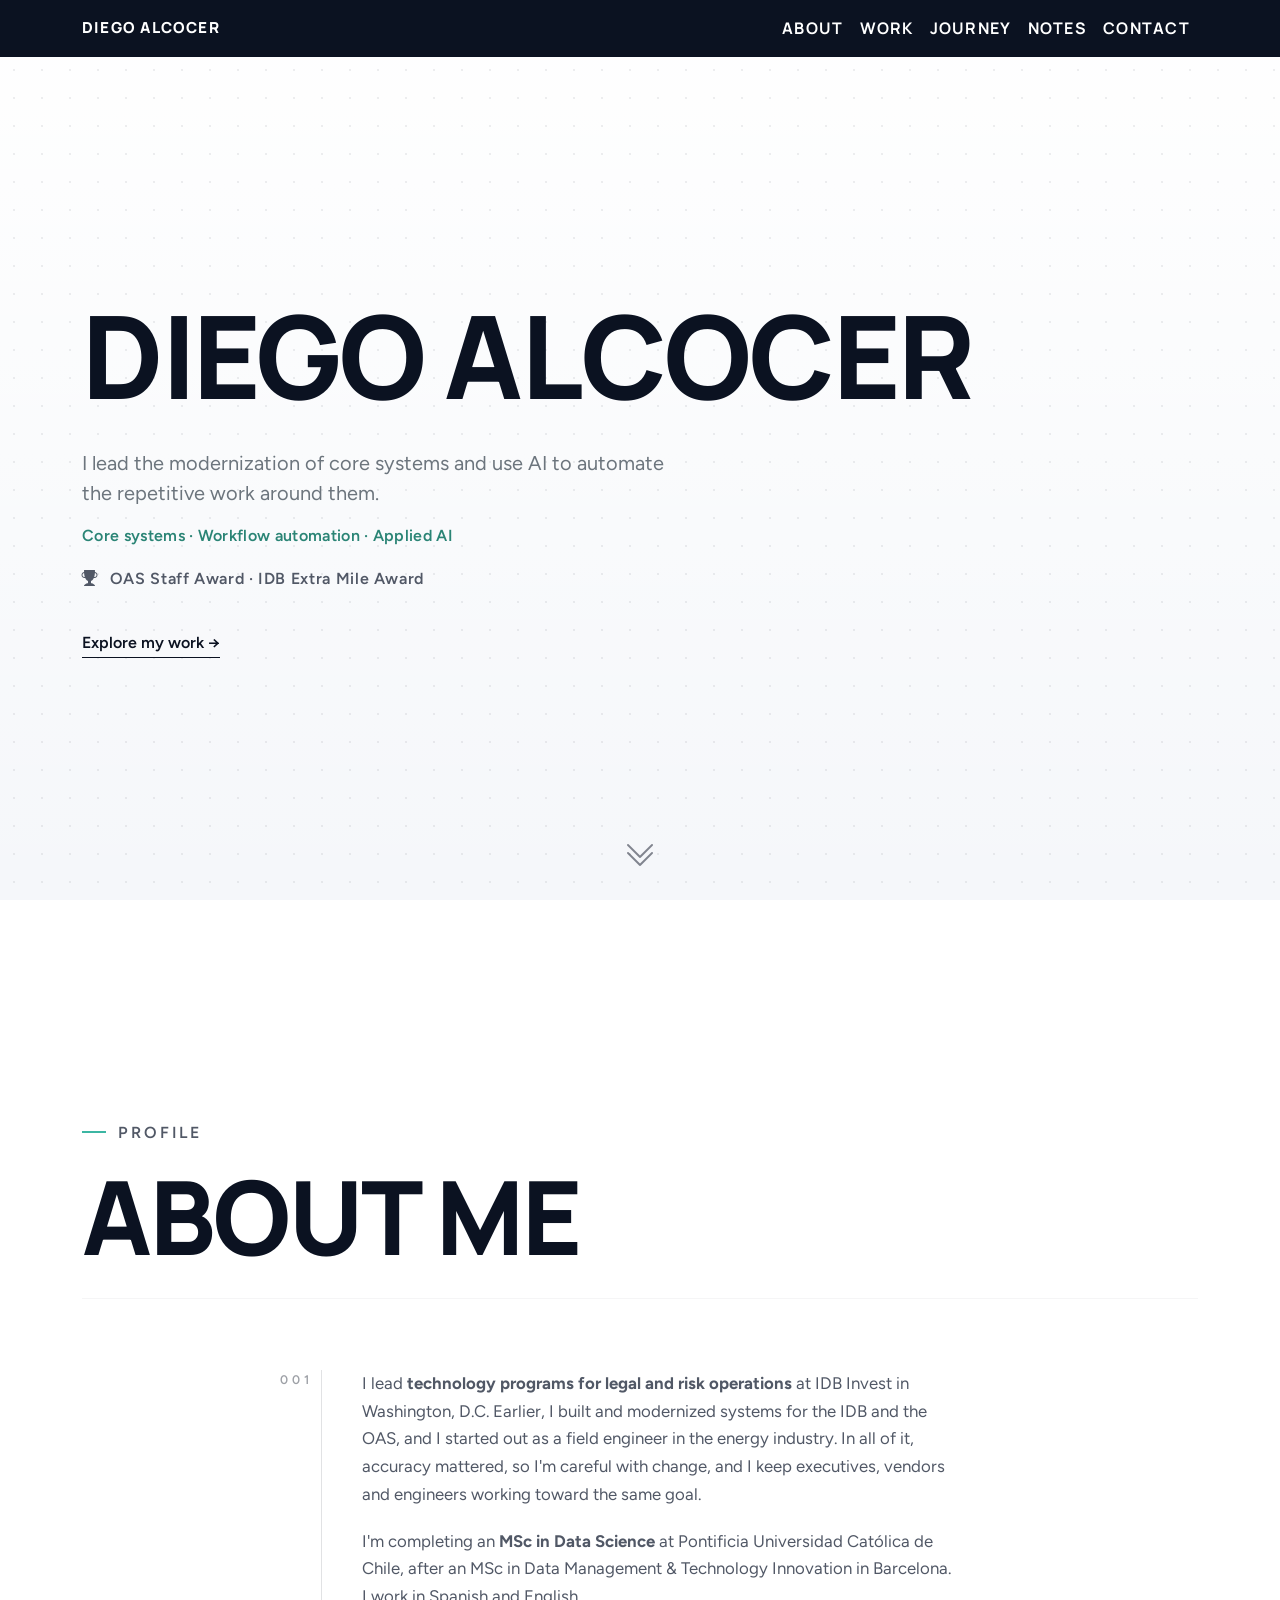
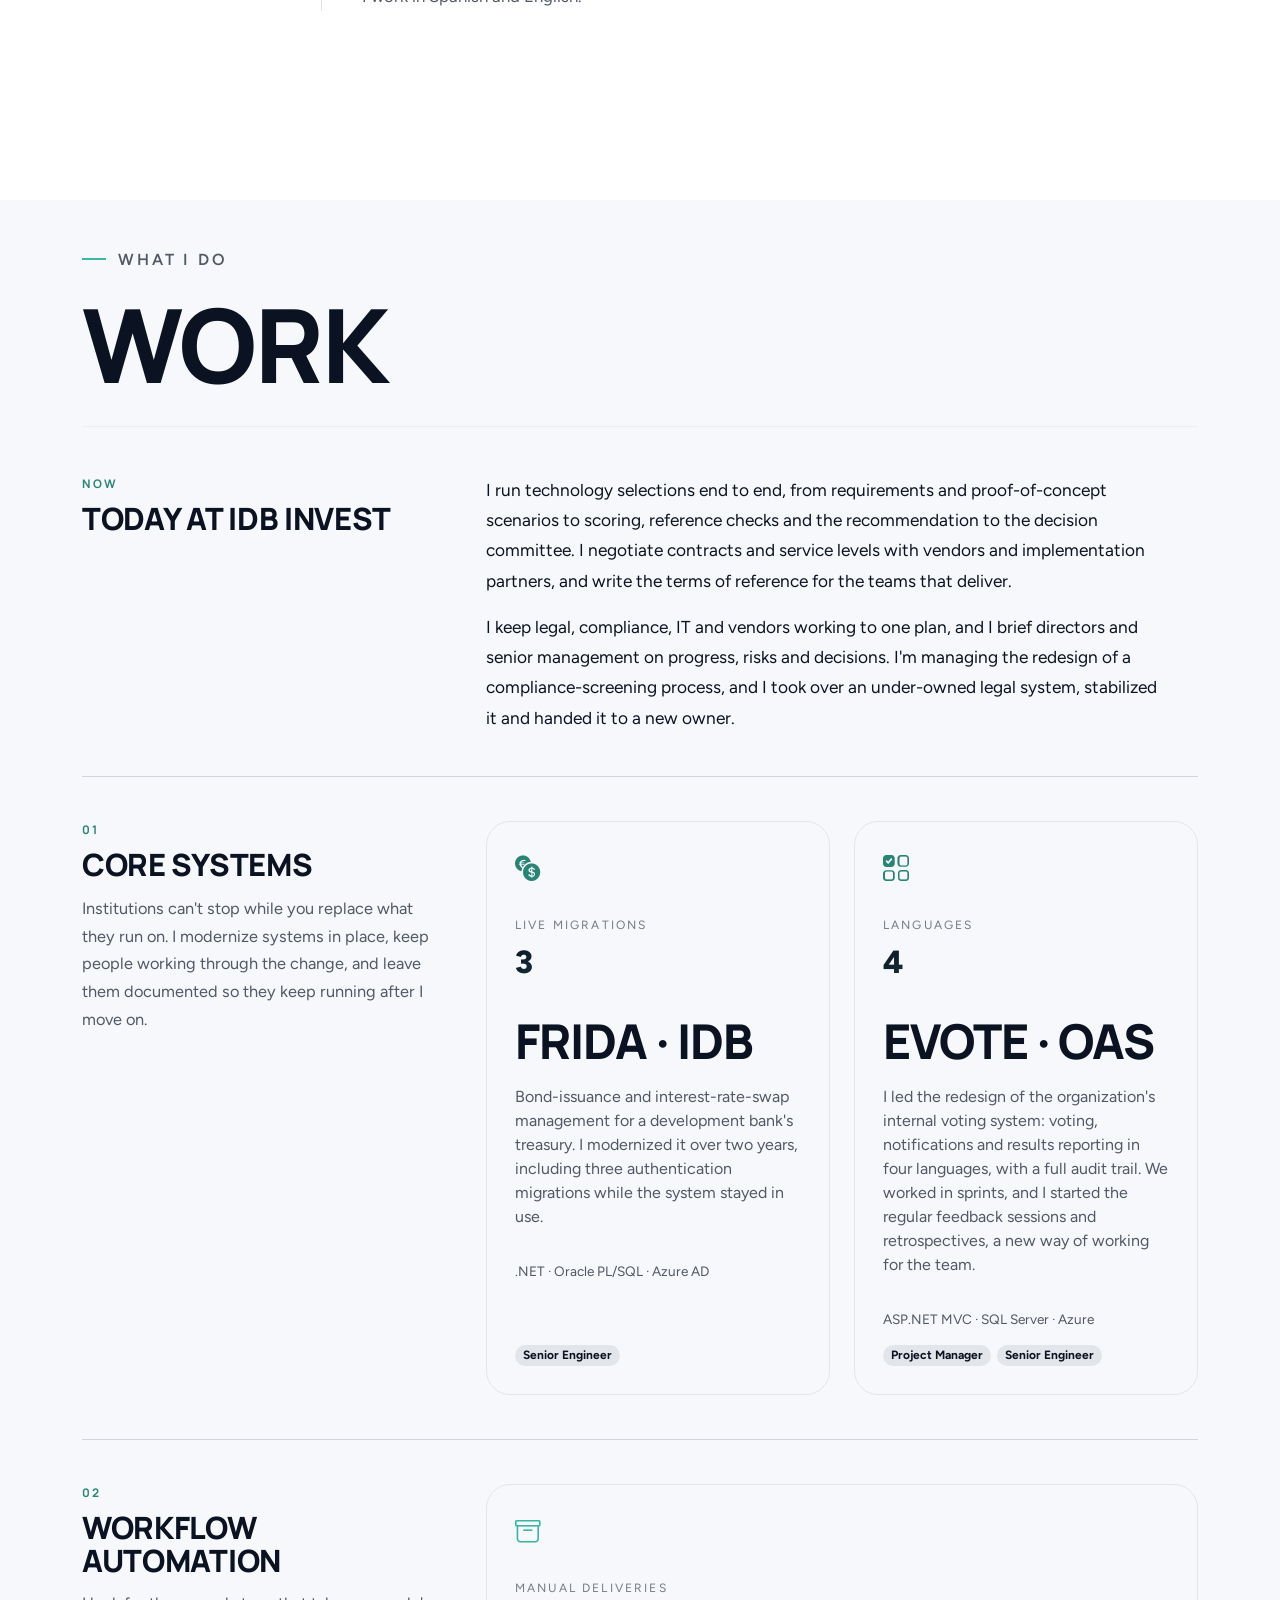
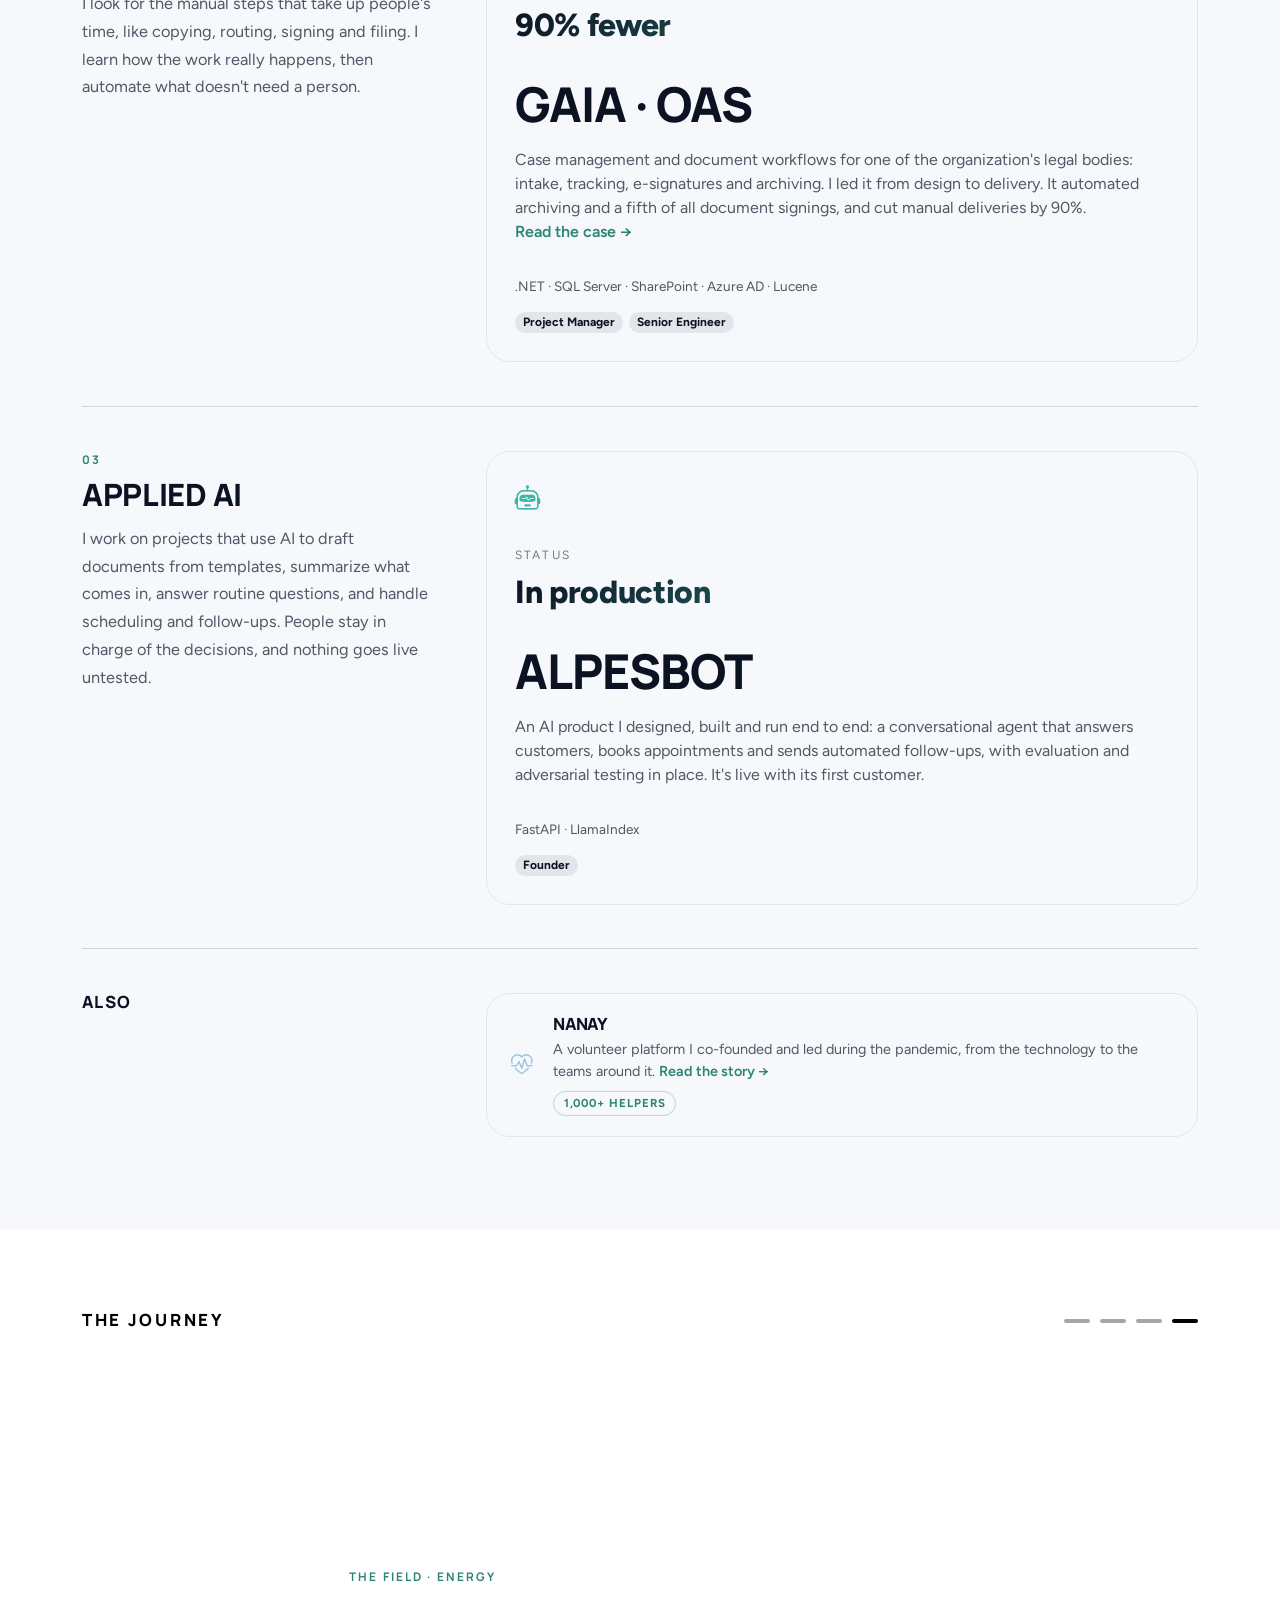
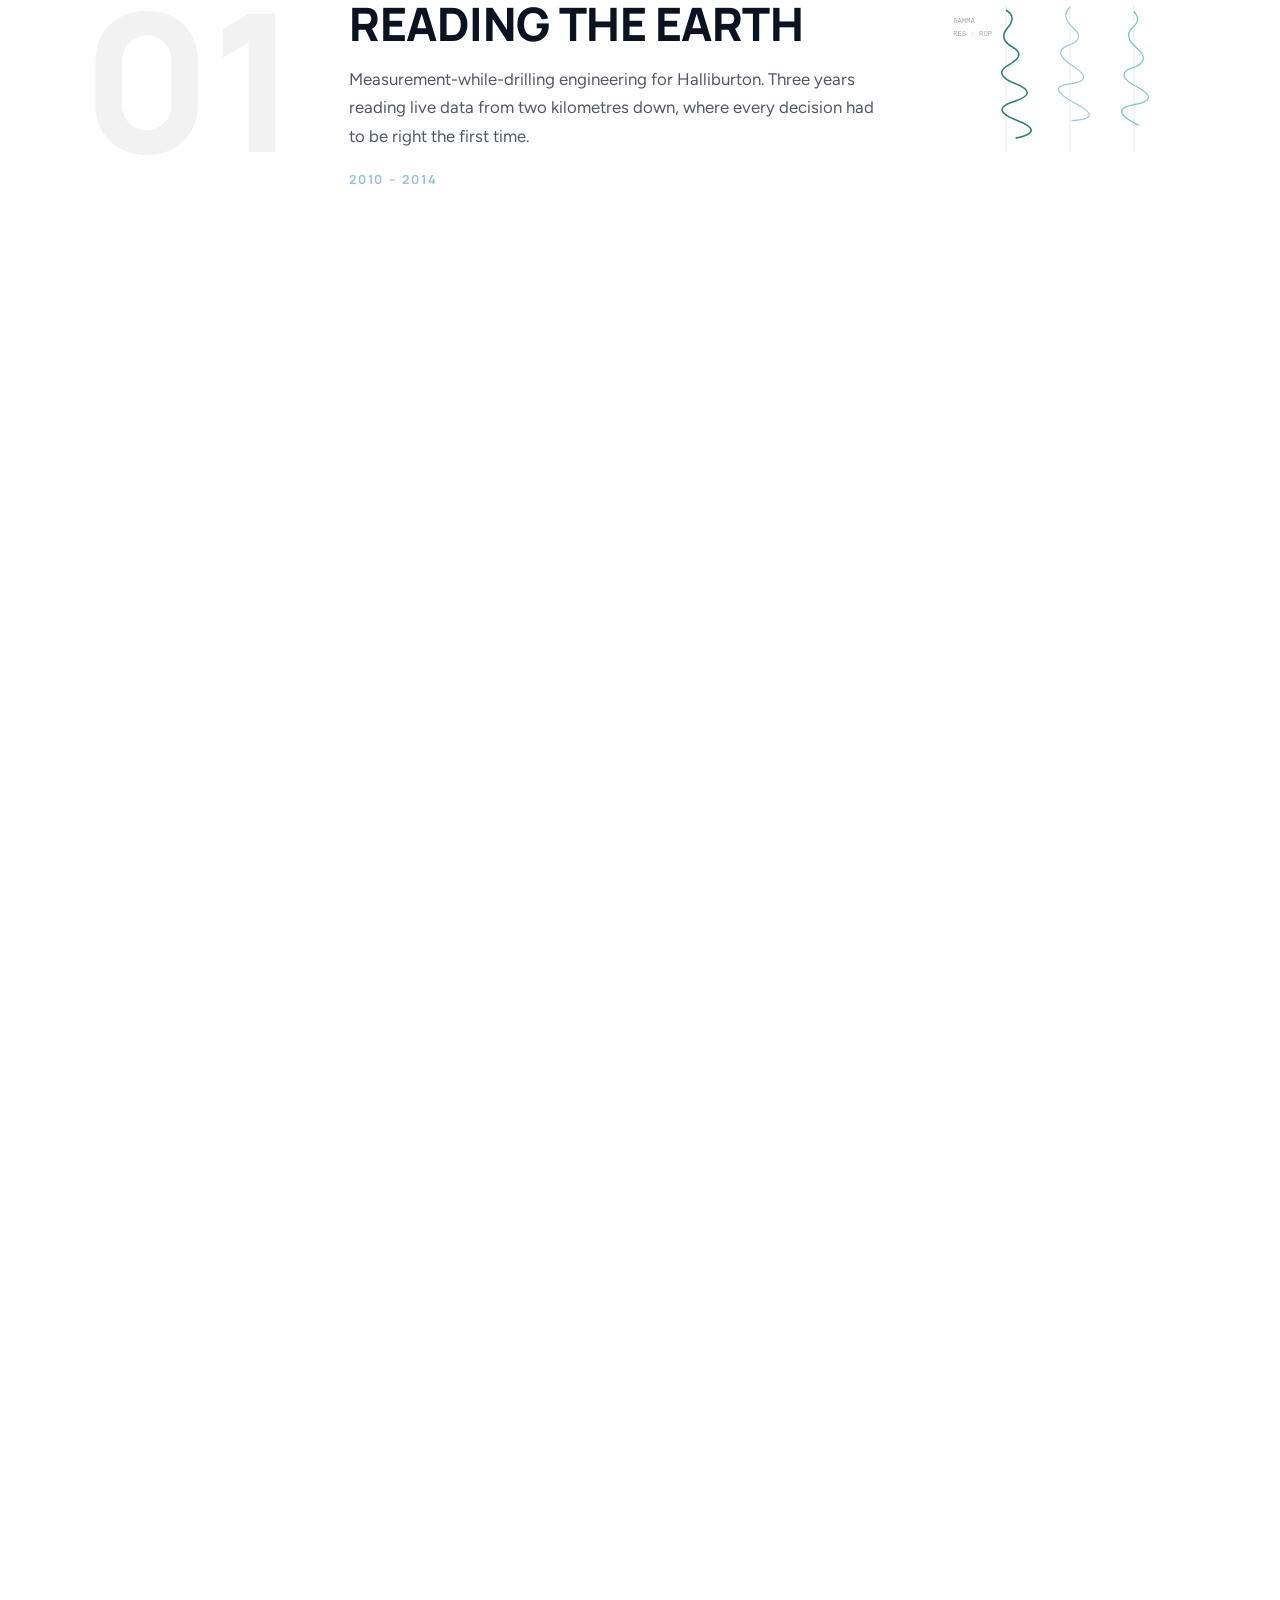
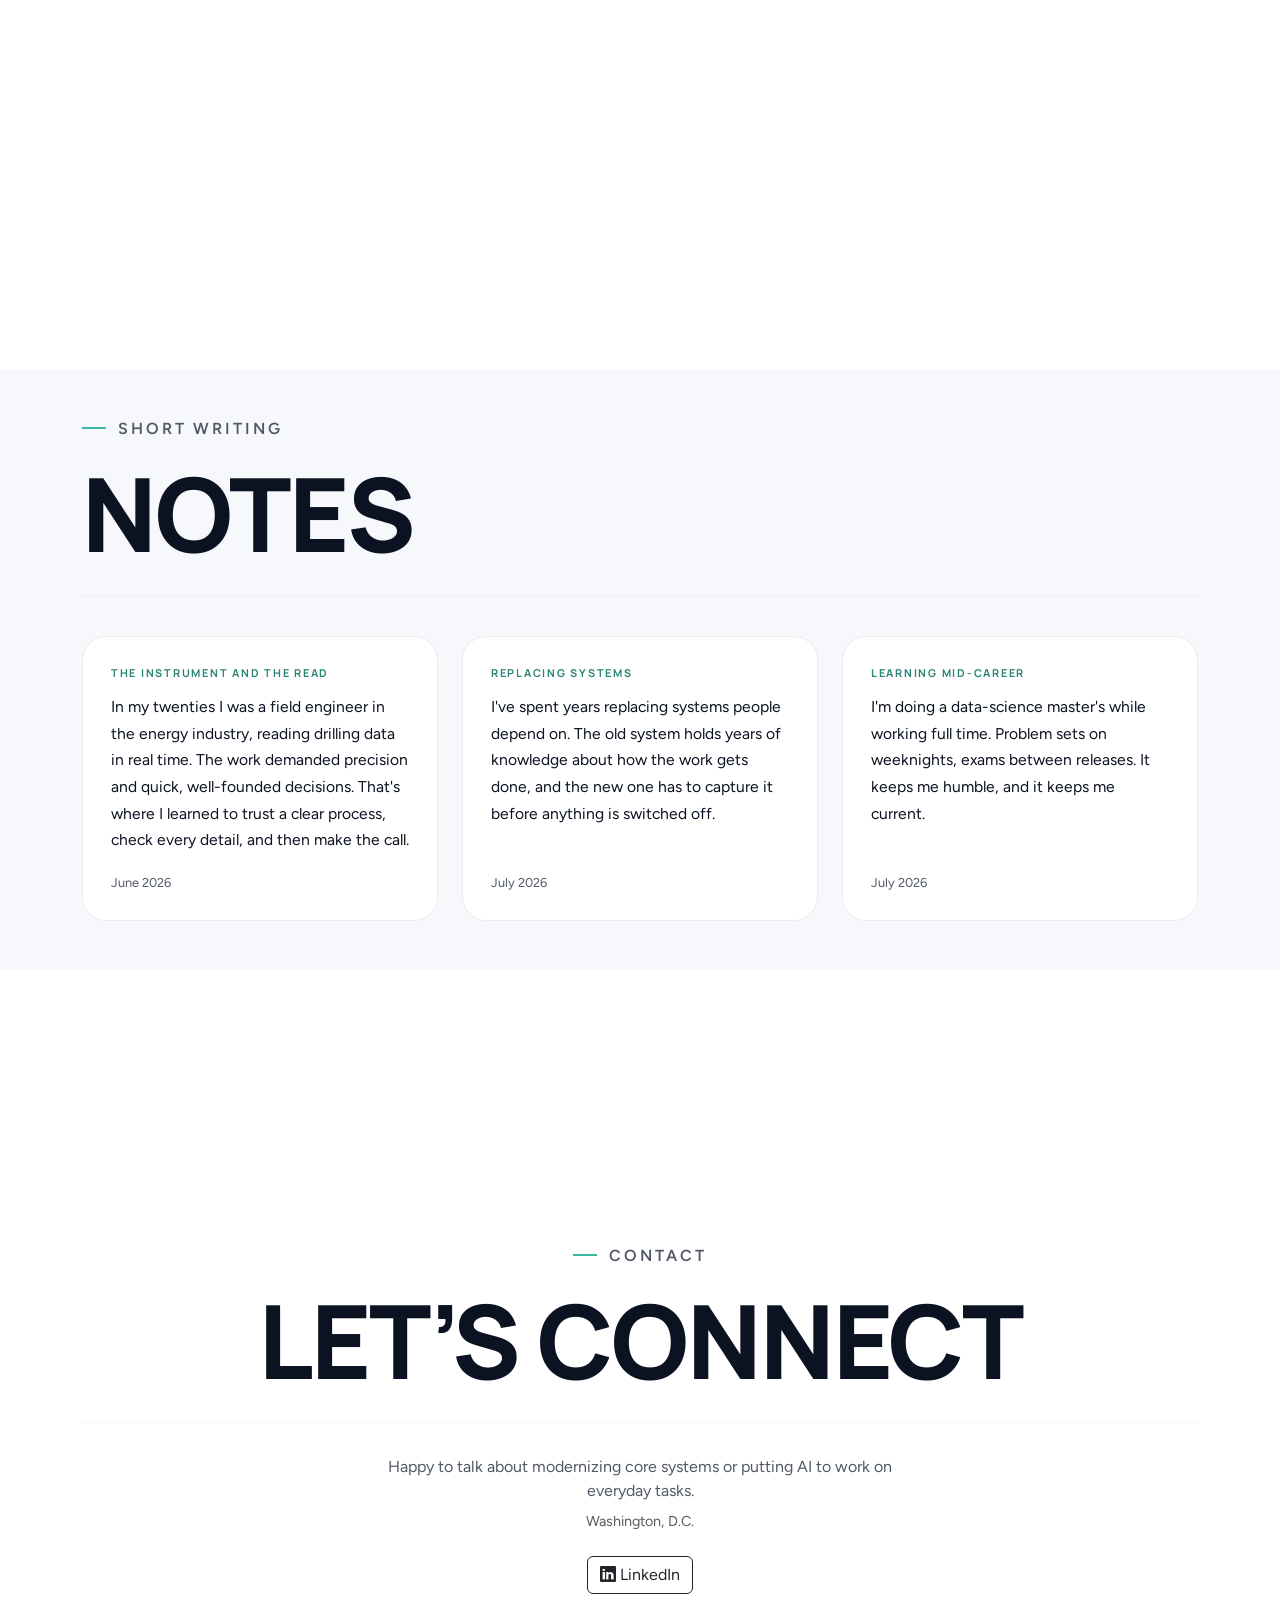
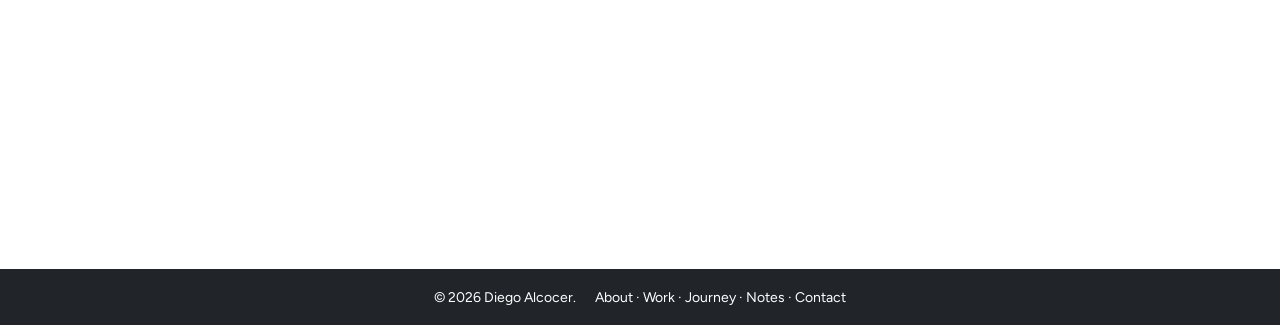
==== commit 1a7af634: "Add Today at IDB Invest block and the Gaia case page - Open the Work section with what the current r" ====
--- a/index.html
+++ b/index.html
@@ -49,7 +49,7 @@
   <link
     href="https://fonts.googleapis.com/css2?family=Figtree:wght@400;500;600&family=Manrope:wght@600;700;800&display=swap"
     rel="stylesheet">
-  <link rel="stylesheet" href="/assets/css/site.css?v=20261101">
+  <link rel="stylesheet" href="/assets/css/site.css?v=20261101c">
   <script type="application/ld+json">
   {
     "@context": "https://schema.org",
@@ -152,7 +152,7 @@
       <hr class="title-rule">
       <div class="about-preface" data-reveal="right" style="--reveal-delay: 50ms"></div>
       <div class="lead about-lead text-center text-lg-start" data-reveal="up">
-        <p>I lead <b>technology programs for legal and risk operations</b> at IDB Invest in Washington, D.C. The work runs from vendor selection and contract negotiation, service levels included, to writing the terms of reference for the teams that deliver. Earlier, I built and modernized systems for the IDB and the OAS, and I started out as a field engineer in the energy industry. In all of it, accuracy mattered, so I'm careful with change, and I keep executives, vendors and engineers working toward the same goal.</p>
+        <p>I lead <b>technology programs for legal and risk operations</b> at IDB Invest in Washington, D.C. Earlier, I built and modernized systems for the IDB and the OAS, and I started out as a field engineer in the energy industry. In all of it, accuracy mattered, so I'm careful with change, and I keep executives, vendors and engineers working toward the same goal.</p>
         <p>I'm completing an <b>MSc in Data Science</b> at Pontificia Universidad Católica de Chile, after an MSc in Data Management &amp; Technology Innovation in Barcelona. I work in Spanish and English.</p>
       </div>
     </div>
@@ -165,6 +165,17 @@
       <h2 class="mega-title" data-reveal="right">Work</h2>
       <hr class="title-rule">
 
+      <div class="work-block work-today">
+        <div class="work-block-head" data-reveal="right">
+          <div class="work-block-num">NOW</div>
+          <h3 class="work-block-title">Today at IDB Invest</h3>
+        </div>
+        <div class="work-today-body" data-reveal="up">
+          <p>I run technology selections end to end, from requirements and proof-of-concept scenarios to scoring, reference checks and the recommendation to the decision committee. I negotiate contracts and service levels with vendors and implementation partners, and write the terms of reference for the teams that deliver.</p>
+          <p>I keep legal, compliance, IT and vendors working to one plan, and I brief directors and senior management on progress, risks and decisions. I'm managing the redesign of a compliance-screening process, and I took over an under-owned legal system, stabilized it and handed it to a new owner.</p>
+        </div>
+      </div>
+
       <div class="work-block">
         <div class="work-block-head" data-reveal="right">
           <div class="work-block-num">01</div>
@@ -216,7 +227,7 @@
               <span class="project-stat-value">90% fewer</span>
             </div>
             <h3 class="project-title">Gaia · OAS</h3>
-            <p>Case management and document workflows for one of the organization's legal bodies: intake, tracking, e-signatures and archiving. I led it from design to delivery. It automated archiving and a fifth of all document signings, and cut manual deliveries by 90%.</p>
+            <p>Case management and document workflows for one of the organization's legal bodies: intake, tracking, e-signatures and archiving. I led it from design to delivery. It automated archiving and a fifth of all document signings, and cut manual deliveries by 90%. <a href="/projects/gaia/" class="project-link">Read the case &rarr;</a></p>
             <div class="project-stack">.NET · SQL Server · SharePoint · Azure AD · Lucene</div>
             <div class="project-tags">
               <span class="badge rounded-pill">Project Manager</span>
--- a/assets/css/site.css
+++ b/assets/css/site.css
@@ -1429,3 +1429,48 @@
   opacity: 1;
   pointer-events: auto;
 }
+
+/* Today at IDB Invest: prose instead of cards, same two-column layout */
+#work .work-today-body p {
+  color: var(--navy);
+  font-size: 1.08rem;
+  line-height: 1.75;
+  max-width: 62ch;
+  margin: 0 0 1rem;
+}
+#work .work-today-body p:last-child { margin-bottom: 0; }
+
+/* Case pages (Gaia) */
+#case .case-lead {
+  font-size: 1.3rem;
+  line-height: 1.5;
+  color: var(--ink-soft);
+  max-width: 48ch;
+  margin: 0 0 .75rem;
+}
+#case .case-role {
+  font-family: 'Manrope', sans-serif;
+  font-weight: 700;
+  font-size: .74rem;
+  letter-spacing: .18em;
+  text-transform: uppercase;
+  color: var(--teal-deep);
+  margin: 0;
+}
+#case .case-body { max-width: 64ch; margin-top: 2.5rem; }
+#case .case-body h3 {
+  font-family: 'Manrope', sans-serif;
+  font-weight: 800;
+  text-transform: uppercase;
+  letter-spacing: -.01em;
+  font-size: clamp(1.1rem, 1.8vw, 1.4rem);
+  color: var(--navy);
+  margin: 2.25rem 0 .75rem;
+}
+#case .case-body p {
+  font-size: 1.08rem;
+  line-height: 1.75;
+  color: var(--navy);
+  margin: 0 0 1rem;
+}
+#case .container > .nanay-back:last-child { margin-top: 2.5rem; margin-bottom: 0; }
